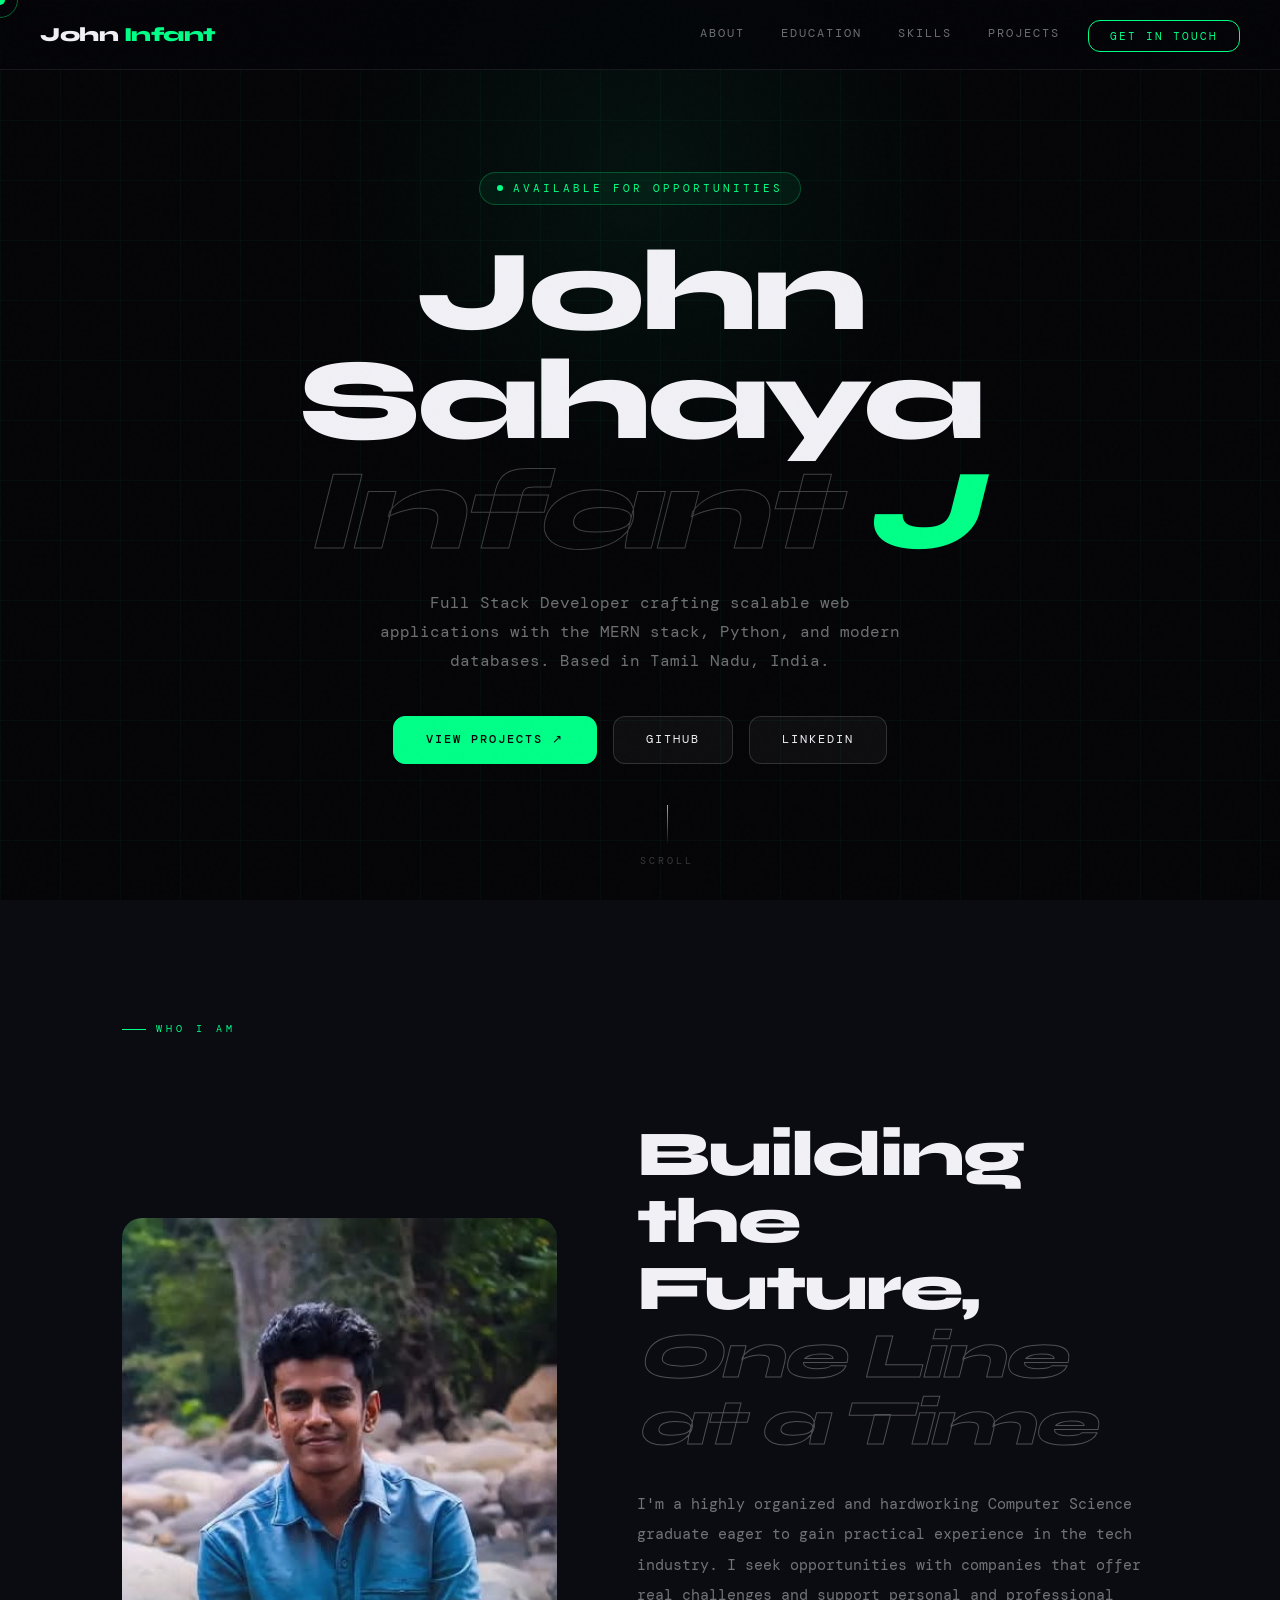
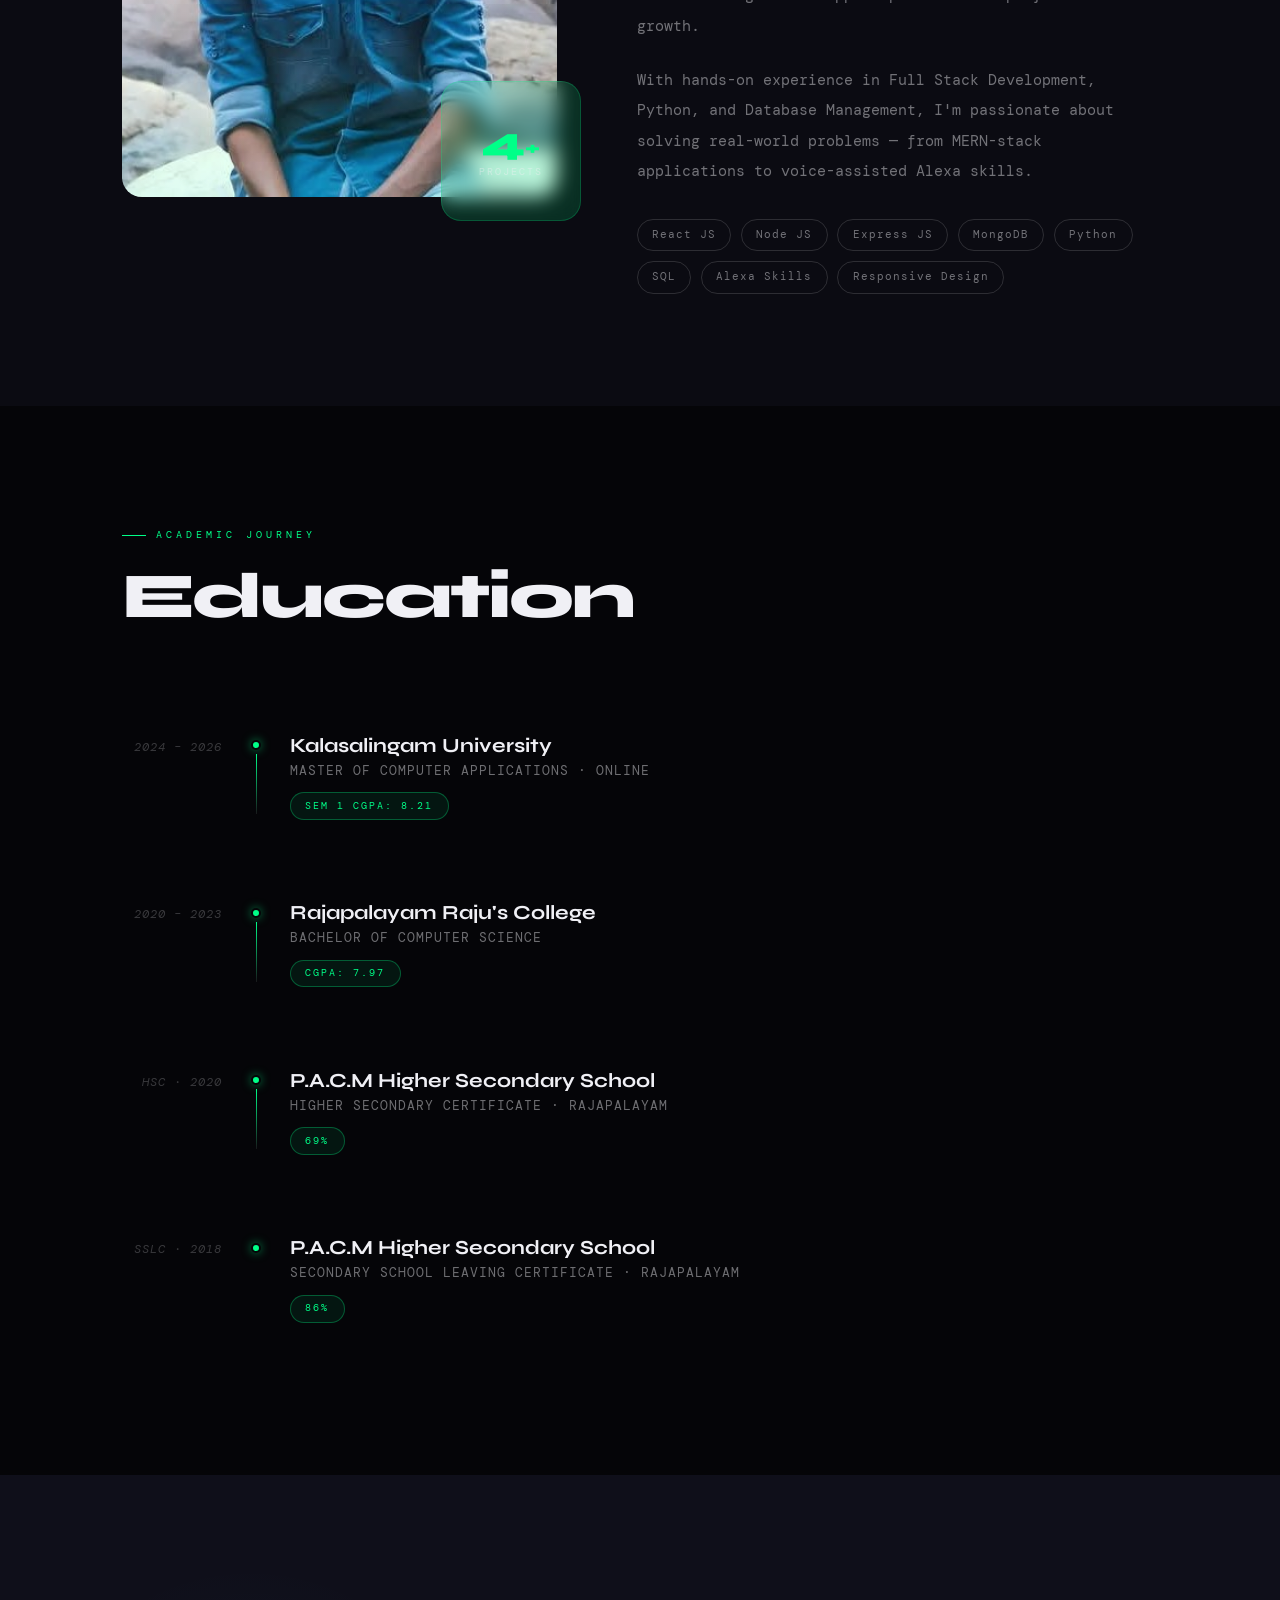
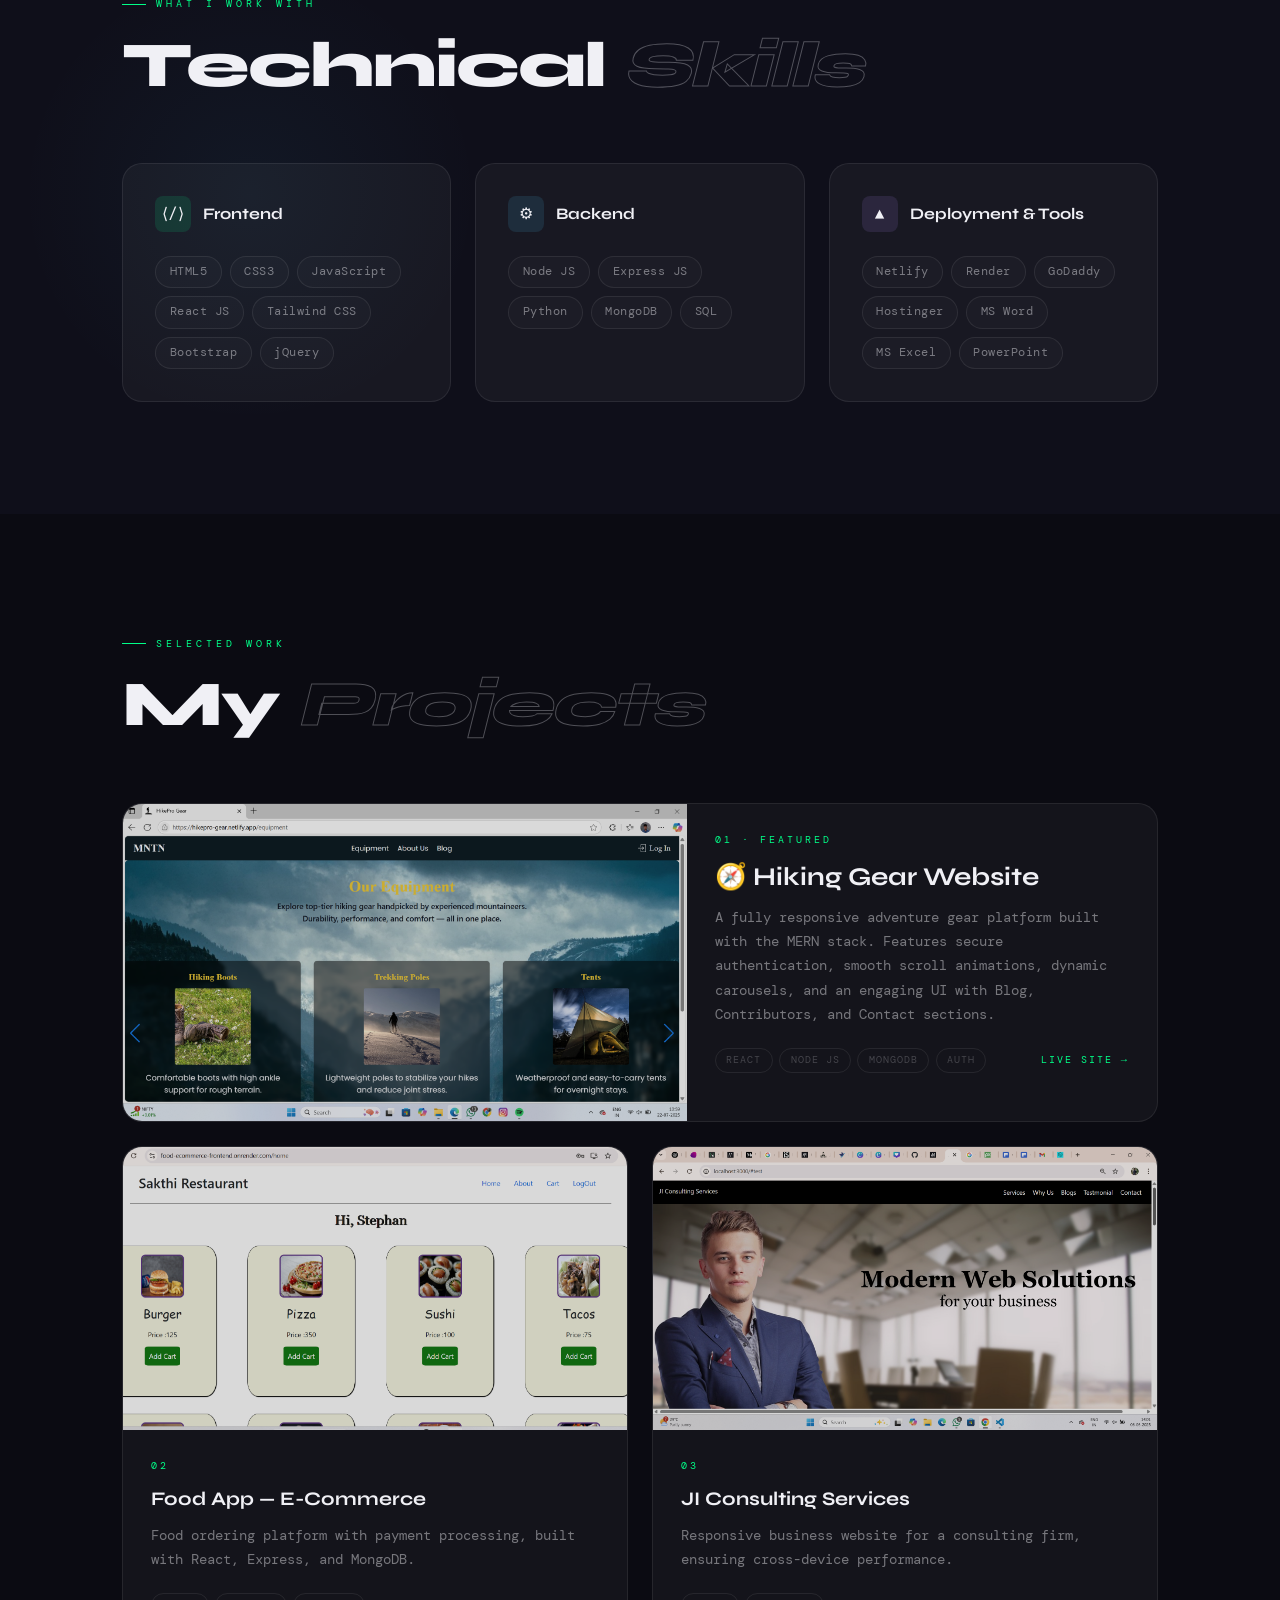
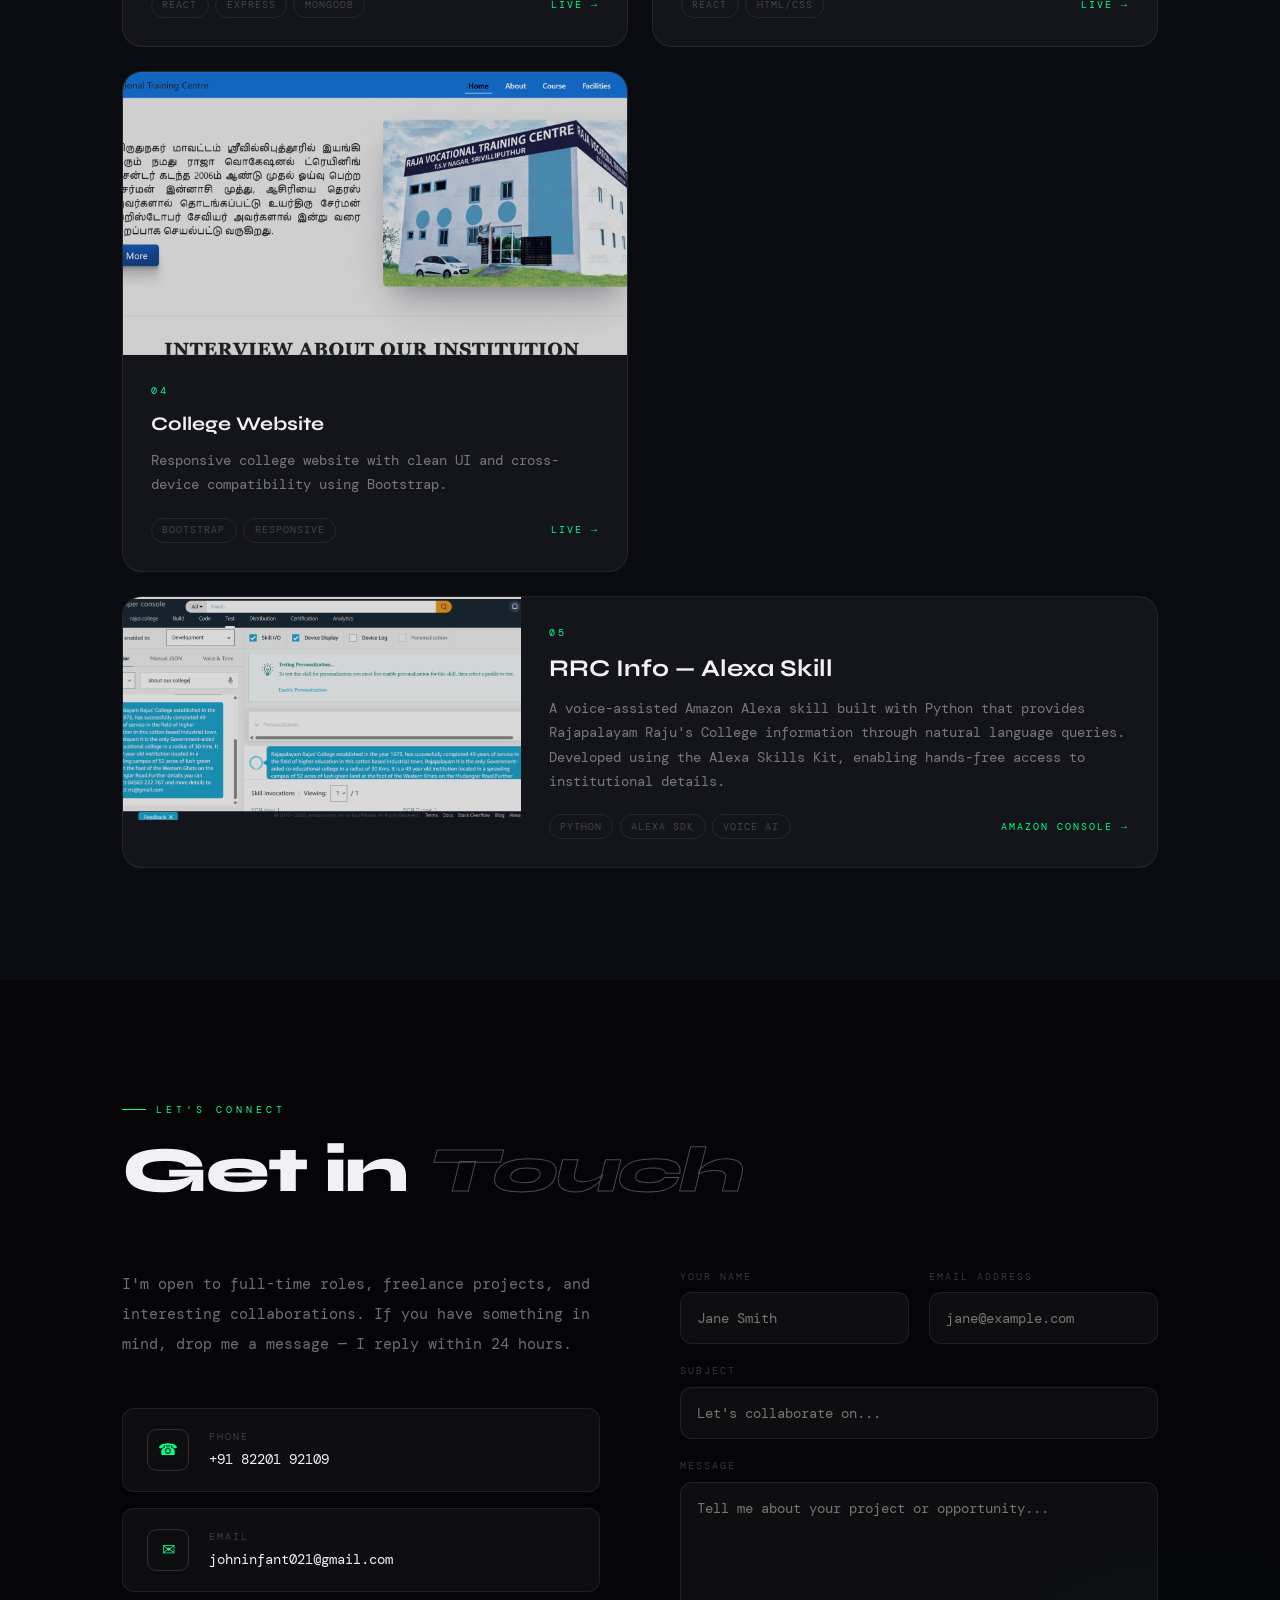
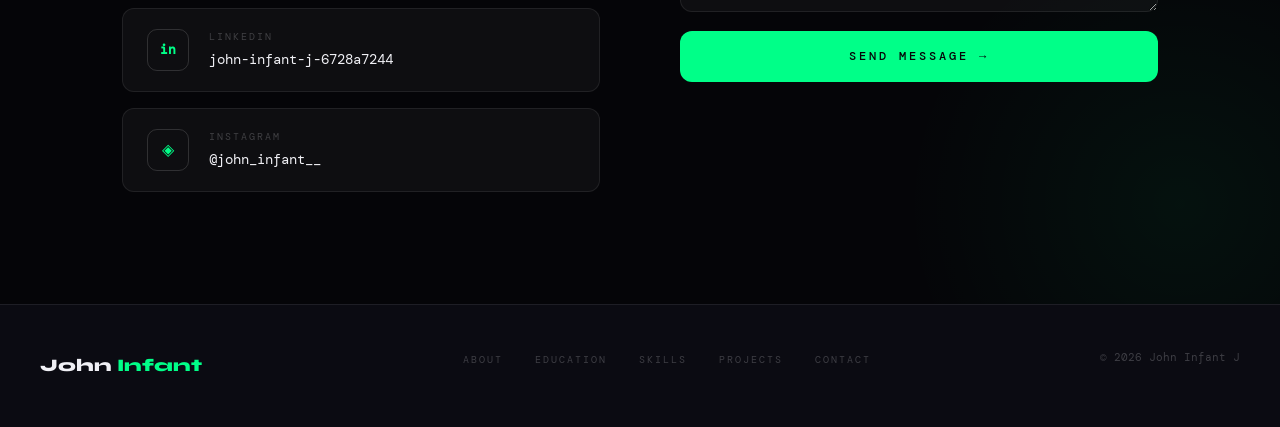
==== index.html @ 1d13c85f "Change favicon image format from jpg to jpeg" ====
<!DOCTYPE html>
<html lang="en">

<head>
  <meta charset="UTF-8" />
  <meta name="viewport" content="width=device-width, initial-scale=1, maximum-scale=1" />
  <meta name="description" content="John Sahaya Infant J — Full Stack Developer specialising in MERN Stack, Python, and Database Management." />
  <title>John Infant — Full Stack Developer</title>

  <!-- Favicon -->
  <link rel="icon" type="image/jpg" href="./FB_IMG_1739981634990.jpeg" />

  <!-- Fonts -->
  <link rel="preconnect" href="https://fonts.googleapis.com" />
  <link rel="preconnect" href="https://fonts.gstatic.com" crossorigin />
  <link href="https://fonts.googleapis.com/css2?family=Syne:wght@400;500;600;700;800&family=DM+Mono:ital,wght@0,300;0,400;0,500;1,300&display=swap" rel="stylesheet" />

  <!-- Bootstrap (grid utility only) -->
  <link href="https://cdn.jsdelivr.net/npm/bootstrap@5.3.2/dist/css/bootstrap.min.css" rel="stylesheet" />

  <!-- Portfolio CSS -->
  <link rel="stylesheet" href="./John_Portfolio.css" />
</head>

<body>

  <!-- Custom Cursor -->
  <div class="cursor" id="cursor"></div>
  <div class="cursor-ring" id="cursorRing"></div>

  <!-- ═══════════════════════════════════════════════
       NAVBAR
  ═══════════════════════════════════════════════ -->
  <nav class="navbar navbar-expand-lg" id="navbar">
    <div class="container-fluid px-0">
      <a class="navbar-brand" href="#home">John <span>Infant</span></a>

      <button class="navbar-toggler border-0" type="button" data-bs-toggle="collapse"
        data-bs-target="#navContent" aria-controls="navContent" aria-expanded="false"
        style="box-shadow:none;">
        <span style="display:flex;flex-direction:column;gap:5px;width:22px">
          <span style="height:1px;background:var(--text);display:block;transition:all .3s"></span>
          <span style="height:1px;background:var(--text);display:block;transition:all .3s"></span>
          <span style="height:1px;background:var(--text);display:block;width:60%;transition:all .3s"></span>
        </span>
      </button>

      <div class="collapse navbar-collapse" id="navContent">
        <ul class="navbar-nav ms-auto align-items-center">
          <li class="nav-item"><a class="nav-link" href="#about">About</a></li>
          <li class="nav-item"><a class="nav-link" href="#education">Education</a></li>
          <li class="nav-item"><a class="nav-link" href="#skills">Skills</a></li>
          <li class="nav-item"><a class="nav-link" href="#projects">Projects</a></li>
          <li class="nav-item"><a class="nav-cta-btn" href="#contact">Get in Touch</a></li>
        </ul>
      </div>
    </div>
  </nav>

  <!-- ═══════════════════════════════════════════════
       HERO
  ═══════════════════════════════════════════════ -->
  <section id="home">
    <div class="hero-wrapper">
      <div class="hero-badge">Available for Opportunities</div>

      <h1 class="hero-name">
        <span class="line1">John Sahaya</span>
        <span class="line2">Infant <span class="accent">J</span></span>
      </h1>

      <p class="hero-sub">
        Full Stack Developer crafting scalable web applications with the MERN stack, Python, and modern databases.
        Based in Tamil Nadu, India.
      </p>

      <div class="hero-actions">
        <a class="btn-glow" href="#projects">View Projects ↗</a>
        <a class="btn-ghost" href="https://github.com/johninfant021?tab=repositories" target="_blank">GitHub</a>
        <a class="btn-ghost" href="https://www.linkedin.com/in/john-infant-j-6728a7244/" target="_blank">LinkedIn</a>
      </div>
    </div>

    <div class="hero-scroll-indicator">
      <div class="scroll-line"></div>
      <span>Scroll</span>
    </div>
  </section>

  <!-- ═══════════════════════════════════════════════
       ABOUT
  ═══════════════════════════════════════════════ -->
  <section id="about">
    <div class="container-narrow">
      <div class="section-eyebrow reveal">Who I Am</div>

      <div class="about-grid">
        <!-- Left: Image -->
        <div class="reveal" style="transition-delay:0.1s">
          <div class="about-img-wrap">
            <div class="about-img-inner">
              <img src="./FB_IMG_1739981634990.jpg" alt="John Infant" />
            </div>
            <div class="about-img-accent">
              <div class="accent-num">4<span style="font-size:1.2rem">+</span></div>
              <div class="accent-label">Projects</div>
            </div>
          </div>
        </div>

        <!-- Right: Text -->
        <div class="reveal" style="transition-delay:0.2s">
          <h2 class="section-title" style="margin-bottom:2rem">
            Building the<br>Future,<br><em>One Line at a Time</em>
          </h2>

          <div class="about-text">
            <p>
              I'm a highly organized and hardworking Computer Science graduate eager to gain practical experience
              in the tech industry. I seek opportunities with companies that offer real challenges and support
              personal and professional growth.
            </p>
            <p>
              With hands-on experience in Full Stack Development, Python, and Database Management, I'm passionate
              about solving real-world problems — from MERN-stack applications to voice-assisted Alexa skills.
            </p>
          </div>

          <div class="about-tags">
            <span class="tag">React JS</span>
            <span class="tag">Node JS</span>
            <span class="tag">Express JS</span>
            <span class="tag">MongoDB</span>
            <span class="tag">Python</span>
            <span class="tag">SQL</span>
            <span class="tag">Alexa Skills</span>
            <span class="tag">Responsive Design</span>
          </div>
        </div>
      </div>
    </div>
  </section>

  <!-- ═══════════════════════════════════════════════
       EDUCATION
  ═══════════════════════════════════════════════ -->
  <section id="education">
    <div class="container-narrow">
      <div class="section-eyebrow reveal">Academic Journey</div>
      <h2 class="section-title reveal" style="transition-delay:0.1s">Education</h2>

      <div class="edu-grid">

        <div class="edu-item reveal" style="transition-delay:0.1s">
          <div class="edu-year">2024 – 2026</div>
          <div class="edu-line-wrap">
            <div class="edu-dot"></div>
            <div class="edu-connector"></div>
          </div>
          <div class="edu-content">
            <h3>Kalasalingam University</h3>
            <h4>Master of Computer Applications · Online</h4>
            <span class="edu-badge">Sem 1 CGPA: 8.21</span>
          </div>
        </div>

        <div class="edu-item reveal" style="transition-delay:0.2s">
          <div class="edu-year">2020 – 2023</div>
          <div class="edu-line-wrap">
            <div class="edu-dot"></div>
            <div class="edu-connector"></div>
          </div>
          <div class="edu-content">
            <h3>Rajapalayam Raju's College</h3>
            <h4>Bachelor of Computer Science</h4>
            <span class="edu-badge">CGPA: 7.97</span>
          </div>
        </div>

        <div class="edu-item reveal" style="transition-delay:0.3s">
          <div class="edu-year">HSC · 2020</div>
          <div class="edu-line-wrap">
            <div class="edu-dot"></div>
            <div class="edu-connector"></div>
          </div>
          <div class="edu-content">
            <h3>P.A.C.M Higher Secondary School</h3>
            <h4>Higher Secondary Certificate · Rajapalayam</h4>
            <span class="edu-badge">69%</span>
          </div>
        </div>

        <div class="edu-item reveal" style="transition-delay:0.4s">
          <div class="edu-year">SSLC · 2018</div>
          <div class="edu-line-wrap">
            <div class="edu-dot"></div>
          </div>
          <div class="edu-content">
            <h3>P.A.C.M Higher Secondary School</h3>
            <h4>Secondary School Leaving Certificate · Rajapalayam</h4>
            <span class="edu-badge">86%</span>
          </div>
        </div>

      </div>
    </div>
  </section>

  <!-- ═══════════════════════════════════════════════
       SKILLS
  ═══════════════════════════════════════════════ -->
  <section id="skills">
    <div class="container-narrow">
      <div class="section-eyebrow reveal">What I Work With</div>
      <h2 class="section-title reveal" style="transition-delay:0.1s">Technical <em>Skills</em></h2>

      <div class="skills-wrapper">

        <div class="skill-group reveal" style="transition-delay:0.1s">
          <div class="skill-group-head">
            <div class="skill-icon fe">⟨/⟩</div>
            <span class="skill-group-name">Frontend</span>
          </div>
          <div class="skill-chips">
            <span class="skill-chip">HTML5</span>
            <span class="skill-chip">CSS3</span>
            <span class="skill-chip">JavaScript</span>
            <span class="skill-chip">React JS</span>
            <span class="skill-chip">Tailwind CSS</span>
            <span class="skill-chip">Bootstrap</span>
            <span class="skill-chip">jQuery</span>
          </div>
        </div>

        <div class="skill-group reveal" style="transition-delay:0.2s">
          <div class="skill-group-head">
            <div class="skill-icon be">⚙</div>
            <span class="skill-group-name">Backend</span>
          </div>
          <div class="skill-chips">
            <span class="skill-chip">Node JS</span>
            <span class="skill-chip">Express JS</span>
            <span class="skill-chip">Python</span>
            <span class="skill-chip">MongoDB</span>
            <span class="skill-chip">SQL</span>
          </div>
        </div>

        <div class="skill-group reveal" style="transition-delay:0.3s">
          <div class="skill-group-head">
            <div class="skill-icon ot">▲</div>
            <span class="skill-group-name">Deployment & Tools</span>
          </div>
          <div class="skill-chips">
            <span class="skill-chip">Netlify</span>
            <span class="skill-chip">Render</span>
            <span class="skill-chip">GoDaddy</span>
            <span class="skill-chip">Hostinger</span>
            <span class="skill-chip">MS Word</span>
            <span class="skill-chip">MS Excel</span>
            <span class="skill-chip">PowerPoint</span>
          </div>
        </div>

      </div>
    </div>
  </section>

  <!-- ═══════════════════════════════════════════════
       PROJECTS
  ═══════════════════════════════════════════════ -->
  <section id="projects">
    <div class="container-narrow">
      <div class="section-eyebrow reveal">Selected Work</div>
      <h2 class="section-title reveal" style="transition-delay:0.1s">My <em>Projects</em></h2>

      <div class="projects-grid">

        <!-- Featured: Hiking Gear -->
        <div class="project-card featured reveal" style="transition-delay:0.1s">
          <div class="project-img-wrap">
            <img src="./Screenshot 2025-07-22 105931.png" alt="Hiking Gear Website" />
            <div class="project-img-overlay"></div>
          </div>
          <div class="project-body">
            <div class="project-num">01 · Featured</div>
            <h3 class="project-name">🧭 Hiking Gear Website</h3>
            <p class="project-desc">
              A fully responsive adventure gear platform built with the MERN stack.
              Features secure authentication, smooth scroll animations, dynamic carousels,
              and an engaging UI with Blog, Contributors, and Contact sections.
            </p>
            <div class="project-footer">
              <div class="project-techs">
                <span class="proj-tech">React</span>
                <span class="proj-tech">Node JS</span>
                <span class="proj-tech">MongoDB</span>
                <span class="proj-tech">Auth</span>
              </div>
              <a class="project-link-btn" href="https://hikepro-gear.netlify.app/" target="_blank">
                Live Site →
              </a>
            </div>
          </div>
        </div>

        <!-- Food App -->
        <div class="project-card reveal" style="transition-delay:0.15s">
          <div class="project-img-wrap">
            <img src="./Screenshot 2025-06-18 000014.png" alt="Food App" />
            <div class="project-img-overlay"></div>
          </div>
          <div class="project-body">
            <div class="project-num">02</div>
            <h3 class="project-name">Food App — E-Commerce</h3>
            <p class="project-desc">
              Food ordering platform with payment processing, built with React, Express, and MongoDB.
            </p>
            <div class="project-footer">
              <div class="project-techs">
                <span class="proj-tech">React</span>
                <span class="proj-tech">Express</span>
                <span class="proj-tech">MongoDB</span>
              </div>
              <a class="project-link-btn" href="https://food-ecommerce-frontend.onrender.com" target="_blank">
                Live →
              </a>
            </div>
          </div>
        </div>

        <!-- JI Consulting -->
        <div class="project-card reveal" style="transition-delay:0.2s">
          <div class="project-img-wrap">
            <img src="./Screenshot 2025-06-06 140205.png" alt="JI Consulting Services" />
            <div class="project-img-overlay"></div>
          </div>
          <div class="project-body">
            <div class="project-num">03</div>
            <h3 class="project-name">JI Consulting Services</h3>
            <p class="project-desc">
              Responsive business website for a consulting firm, ensuring cross-device performance.
            </p>
            <div class="project-footer">
              <div class="project-techs">
                <span class="proj-tech">React</span>
                <span class="proj-tech">HTML/CSS</span>
              </div>
              <a class="project-link-btn" href="https://nextwebi.netlify.app/" target="_blank">
                Live →
              </a>
            </div>
          </div>
        </div>

        <!-- College Website -->
        <div class="project-card reveal" style="transition-delay:0.25s">
          <div class="project-img-wrap">
            <img src="./Screenshot 2025-06-17 201624.png" alt="College Website" />
            <div class="project-img-overlay"></div>
          </div>
          <div class="project-body">
            <div class="project-num">04</div>
            <h3 class="project-name">College Website</h3>
            <p class="project-desc">
              Responsive college website with clean UI and cross-device compatibility using Bootstrap.
            </p>
            <div class="project-footer">
              <div class="project-techs">
                <span class="proj-tech">Bootstrap</span>
                <span class="proj-tech">Responsive</span>
              </div>
              <a class="project-link-btn" href="https://rajavtc.in" target="_blank">
                Live →
              </a>
            </div>
          </div>
        </div>

        <!-- Alexa Skill -->
        <div class="project-card reveal" style="transition-delay:0.3s; grid-column: span 2;">
          <div style="display:grid; grid-template-columns: 1fr 1.6fr;">
            <div class="project-img-wrap">
              <img src="./alexa project.png" alt="Alexa Skill" />
              <div class="project-img-overlay"></div>
            </div>
            <div class="project-body">
              <div class="project-num">05</div>
              <h3 class="project-name" style="font-size:1.5rem">RRC Info — Alexa Skill</h3>
              <p class="project-desc">
                A voice-assisted Amazon Alexa skill built with Python that provides Rajapalayam Raju's College
                information through natural language queries. Developed using the Alexa Skills Kit, enabling
                hands-free access to institutional details.
              </p>
              <div class="project-footer">
                <div class="project-techs">
                  <span class="proj-tech">Python</span>
                  <span class="proj-tech">Alexa SDK</span>
                  <span class="proj-tech">Voice AI</span>
                </div>
                <a class="project-link-btn"
                  href="https://developer.amazon.com/alexa/console/ask/build/custom/amzn1.ask.skill.2ee4f613-0abb-4908-90af-69def49223dc/development/en_US/dashboard"
                  target="_blank">
                  Amazon Console →
                </a>
              </div>
            </div>
          </div>
        </div>

      </div>
    </div>
  </section>

  <!-- ═══════════════════════════════════════════════
       CONTACT
  ═══════════════════════════════════════════════ -->
  <section id="contact">
    <div class="container-narrow">
      <div class="section-eyebrow reveal">Let's Connect</div>
      <h2 class="section-title reveal" style="transition-delay:0.1s">Get in <em>Touch</em></h2>

      <div class="contact-grid">

        <!-- Left: Links -->
        <div class="reveal" style="transition-delay:0.1s">
          <p class="contact-intro">
            I'm open to full-time roles, freelance projects, and interesting collaborations.
            If you have something in mind, drop me a message — I reply within 24 hours.
          </p>

          <div class="contact-items">
            <a class="contact-item" href="tel:+918220192109">
              <div class="contact-item-icon">☎</div>
              <div>
                <div class="contact-item-label">Phone</div>
                <div class="contact-item-value">+91 82201 92109</div>
              </div>
            </a>

            <a class="contact-item" href="mailto:johninfant021@gmail.com">
              <div class="contact-item-icon">✉</div>
              <div>
                <div class="contact-item-label">Email</div>
                <div class="contact-item-value">johninfant021@gmail.com</div>
              </div>
            </a>

            <a class="contact-item" href="https://www.linkedin.com/in/john-infant-j-6728a7244/" target="_blank">
              <div class="contact-item-icon" style="font-weight:700;font-size:0.8rem">in</div>
              <div>
                <div class="contact-item-label">LinkedIn</div>
                <div class="contact-item-value">john-infant-j-6728a7244</div>
              </div>
            </a>

            <a class="contact-item" href="https://www.instagram.com/john_infant__/" target="_blank">
              <div class="contact-item-icon">◈</div>
              <div>
                <div class="contact-item-label">Instagram</div>
                <div class="contact-item-value">@john_infant__</div>
              </div>
            </a>
          </div>
        </div>

        <!-- Right: Form -->
        <div class="reveal" style="transition-delay:0.2s">
          <form class="contact-form" onsubmit="handleSubmit(event)">
            <div class="form-row">
              <div class="field">
                <label for="name">Your Name</label>
                <input type="text" id="name" placeholder="Jane Smith" required />
              </div>
              <div class="field">
                <label for="email">Email Address</label>
                <input type="email" id="email" placeholder="jane@example.com" required />
              </div>
            </div>
            <div class="field">
              <label for="subject">Subject</label>
              <input type="text" id="subject" placeholder="Let's collaborate on..." />
            </div>
            <div class="field">
              <label for="message">Message</label>
              <textarea id="message" placeholder="Tell me about your project or opportunity..." required></textarea>
            </div>
            <button type="submit" class="btn-submit" id="submitBtn">Send Message →</button>
          </form>
        </div>

      </div>
    </div>
  </section>

  <!-- ═══════════════════════════════════════════════
       FOOTER
  ═══════════════════════════════════════════════ -->
  <footer>
    <a class="footer-logo" href="#home">John <span>Infant</span></a>
    <ul class="footer-links">
      <li><a href="#about">About</a></li>
      <li><a href="#education">Education</a></li>
      <li><a href="#skills">Skills</a></li>
      <li><a href="#projects">Projects</a></li>
      <li><a href="#contact">Contact</a></li>
    </ul>
    <p class="footer-copy">© 2026 John Infant J</p>
  </footer>

  <!-- ═══════════════════════════════════════════════
       SCRIPTS
  ═══════════════════════════════════════════════ -->
  <script src="https://cdn.jsdelivr.net/npm/bootstrap@5.3.0/dist/js/bootstrap.bundle.min.js"></script>

  <script>
    /* ── Custom Cursor ─────────────────────────────── */
    const cursor     = document.getElementById('cursor');
    const cursorRing = document.getElementById('cursorRing');
    let mouseX = 0, mouseY = 0, ringX = 0, ringY = 0;

    document.addEventListener('mousemove', e => {
      mouseX = e.clientX;
      mouseY = e.clientY;
      cursor.style.left = mouseX + 'px';
      cursor.style.top  = mouseY + 'px';
    });

    (function animateRing() {
      ringX += (mouseX - ringX) * 0.12;
      ringY += (mouseY - ringY) * 0.12;
      cursorRing.style.left = ringX + 'px';
      cursorRing.style.top  = ringY + 'px';
      requestAnimationFrame(animateRing);
    })();

    document.querySelectorAll('a, button, .skill-chip, .tag').forEach(el => {
      el.addEventListener('mouseenter', () => {
        cursor.style.transform = 'translate(-50%,-50%) scale(2)';
        cursorRing.style.transform = 'translate(-50%,-50%) scale(1.5)';
      });
      el.addEventListener('mouseleave', () => {
        cursor.style.transform = 'translate(-50%,-50%) scale(1)';
        cursorRing.style.transform = 'translate(-50%,-50%) scale(1)';
      });
    });

    /* ── Navbar Scroll Effect ──────────────────────── */
    const navbar = document.getElementById('navbar');
    window.addEventListener('scroll', () => {
      navbar.classList.toggle('scrolled', window.scrollY > 40);
    });

    /* ── Reveal on Scroll ──────────────────────────── */
    const reveals = document.querySelectorAll('.reveal');
    const observer = new IntersectionObserver((entries) => {
      entries.forEach(e => {
        if (e.isIntersecting) {
          e.target.classList.add('visible');
        }
      });
    }, { threshold: 0.12 });
    reveals.forEach(el => observer.observe(el));

    /* ── Active Nav Link ───────────────────────────── */
    const sections  = document.querySelectorAll('section[id]');
    const navLinks  = document.querySelectorAll('.nav-link');
    const navObserver = new IntersectionObserver(entries => {
      entries.forEach(entry => {
        if (entry.isIntersecting) {
          navLinks.forEach(l => l.classList.remove('active'));
          const active = document.querySelector(`.nav-link[href="#${entry.target.id}"]`);
          if (active) active.classList.add('active');
        }
      });
    }, { threshold: 0.45 });
    sections.forEach(s => navObserver.observe(s));

    /* ── Form Submit ───────────────────────────────── */
    function handleSubmit(e) {
      e.preventDefault();
      const btn = document.getElementById('submitBtn');
      btn.textContent = 'Sending…';
      btn.style.opacity = '0.7';
      btn.disabled = true;
      setTimeout(() => {
        btn.textContent = 'Message Sent ✓';
        btn.style.background = '#1db954';
        btn.style.opacity = '1';
      }, 1400);
    }
  </script>

</body>
</html>
---- John_Portfolio.css ----
/* ============================================================
   JOHN INFANT — PORTFOLIO CSS
   Theme: Dark Glassmorphism · Neon Accents · Modern 2026
   ============================================================ */

@import url('https://fonts.googleapis.com/css2?family=Syne:wght@400;500;600;700;800&family=DM+Mono:ital,wght@0,300;0,400;0,500;1,300&display=swap');

/* ── RESET & ROOT ─────────────────────────────────────────── */
*, *::before, *::after {
  box-sizing: border-box;
  margin: 0;
  padding: 0;
}

:root {
  --bg:        #050508;
  --bg2:       #0b0b12;
  --bg3:       #0f0f1a;
  --surface:   rgba(255,255,255,0.04);
  --surface2:  rgba(255,255,255,0.07);
  --border:    rgba(255,255,255,0.08);
  --border2:   rgba(255,255,255,0.14);
  --green:     #00ff88;
  --green-dim: rgba(0,255,136,0.15);
  --green-glow:rgba(0,255,136,0.08);
  --blue:      #4fc3f7;
  --violet:    #b388ff;
  --text:      #f0f0f5;
  --muted:     rgba(240,240,245,0.45);
  --muted2:    rgba(240,240,245,0.22);
  --serif:     'Syne', sans-serif;
  --mono:      'DM Mono', monospace;
  --radius:    12px;
  --radius-lg: 20px;
  --transition: all 0.3s cubic-bezier(0.4, 0, 0.2, 1);
}

html {
  scroll-behavior: smooth;
  scroll-padding-top: 80px;
}

body {
  background: var(--bg);
  color: var(--text);
  font-family: var(--mono);
  overflow-x: hidden;
  line-height: 1.6;
  cursor: none;
}

/* ── CUSTOM CURSOR ────────────────────────────────────────── */
.cursor {
  width: 10px; height: 10px;
  border-radius: 50%;
  background: var(--green);
  position: fixed;
  top: 0; left: 0;
  pointer-events: none;
  z-index: 9999;
  transform: translate(-50%, -50%);
  transition: transform 0.08s, width 0.2s, height 0.2s, background 0.2s;
  mix-blend-mode: difference;
}
.cursor-ring {
  width: 36px; height: 36px;
  border-radius: 50%;
  border: 1px solid rgba(0,255,136,0.4);
  position: fixed;
  top: 0; left: 0;
  pointer-events: none;
  z-index: 9998;
  transform: translate(-50%, -50%);
  transition: transform 0.18s ease, width 0.3s, height 0.3s;
}
body:hover .cursor { opacity: 1; }

/* ── NOISE TEXTURE OVERLAY ────────────────────────────────── */
body::before {
  content: '';
  position: fixed;
  inset: 0;
  background-image: url("data:image/svg+xml,%3Csvg viewBox='0 0 256 256' xmlns='http://www.w3.org/2000/svg'%3E%3Cfilter id='noise'%3E%3CfeTurbulence type='fractalNoise' baseFrequency='0.9' numOctaves='4' stitchTiles='stitch'/%3E%3C/filter%3E%3Crect width='100%25' height='100%25' filter='url(%23noise)' opacity='0.03'/%3E%3C/svg%3E");
  pointer-events: none;
  z-index: 1000;
  opacity: 0.4;
}

/* ── SCROLLBAR ────────────────────────────────────────────── */
::-webkit-scrollbar { width: 4px; }
::-webkit-scrollbar-track { background: var(--bg); }
::-webkit-scrollbar-thumb { background: var(--green); border-radius: 2px; }

/* ── NAVBAR ───────────────────────────────────────────────── */
.navbar {
  position: fixed !important;
  top: 0; left: 0; right: 0;
  z-index: 500;
  padding: 0 2.5rem;
  height: 70px;
  display: flex;
  align-items: center;
  background: rgba(5,5,8,0.75);
  backdrop-filter: blur(20px) saturate(180%);
  border-bottom: 1px solid var(--border);
  transition: var(--transition);
}
.navbar.scrolled {
  background: rgba(5,5,8,0.95);
  box-shadow: 0 0 40px rgba(0,255,136,0.04);
}
.navbar-brand {
  font-family: var(--serif) !important;
  font-size: 1.25rem !important;
  font-weight: 800 !important;
  color: var(--text) !important;
  letter-spacing: -0.5px;
  text-decoration: none;
}
.navbar-brand span { color: var(--green); }
.navbar-nav { margin-left: auto; gap: 0.25rem; }
.nav-link {
  font-family: var(--mono) !important;
  font-size: 0.72rem !important;
  letter-spacing: 2px;
  text-transform: uppercase;
  color: var(--muted) !important;
  padding: 0.5rem 1rem !important;
  border-radius: var(--radius);
  transition: var(--transition);
  font-weight: 400 !important;
}
.nav-link:hover {
  color: var(--green) !important;
  background: var(--green-glow);
}
.nav-cta-btn {
  font-family: var(--mono);
  font-size: 0.7rem;
  letter-spacing: 2px;
  text-transform: uppercase;
  padding: 0.5rem 1.3rem;
  border: 1px solid var(--green);
  color: var(--green);
  border-radius: var(--radius);
  text-decoration: none;
  transition: var(--transition);
  margin-left: 0.5rem;
}
.nav-cta-btn:hover {
  background: var(--green);
  color: var(--bg);
}

/* ── HERO ─────────────────────────────────────────────────── */
#home {
  min-height: 100vh;
  display: flex;
  align-items: center;
  justify-content: center;
  position: relative;
  padding: 100px 2rem 4rem;
  overflow: hidden;
}

/* animated grid background */
#home::before {
  content: '';
  position: absolute;
  inset: 0;
  background-image:
    linear-gradient(rgba(0,255,136,0.03) 1px, transparent 1px),
    linear-gradient(90deg, rgba(0,255,136,0.03) 1px, transparent 1px);
  background-size: 60px 60px;
  animation: gridShift 20s linear infinite;
}
@keyframes gridShift {
  from { transform: translate(0,0); }
  to   { transform: translate(60px,60px); }
}

/* radial glow */
#home::after {
  content: '';
  position: absolute;
  top: 20%; left: 50%;
  transform: translate(-50%, -50%);
  width: 700px; height: 700px;
  background: radial-gradient(circle, rgba(0,255,136,0.06) 0%, transparent 65%);
  pointer-events: none;
}

.hero-wrapper {
  position: relative;
  z-index: 2;
  text-align: center;
  max-width: 900px;
  margin: 0 auto;
}
.hero-badge {
  display: inline-flex;
  align-items: center;
  gap: 0.6rem;
  font-size: 0.7rem;
  letter-spacing: 3px;
  text-transform: uppercase;
  color: var(--green);
  border: 1px solid rgba(0,255,136,0.25);
  background: rgba(0,255,136,0.06);
  padding: 0.4rem 1.1rem;
  border-radius: 100px;
  margin-bottom: 2rem;
  animation: fadeSlideDown 0.6s ease forwards;
}
.hero-badge::before {
  content: '';
  width: 6px; height: 6px;
  border-radius: 50%;
  background: var(--green);
  animation: pulse 2s infinite;
}
@keyframes pulse {
  0%,100% { box-shadow: 0 0 0 0 rgba(0,255,136,0.5); }
  50%      { box-shadow: 0 0 0 6px rgba(0,255,136,0); }
}

.hero-name {
  font-family: var(--serif);
  font-size: clamp(3.5rem, 9vw, 8rem);
  font-weight: 800;
  line-height: 0.95;
  letter-spacing: -4px;
  margin-bottom: 1.5rem;
  animation: fadeSlideUp 0.7s 0.1s ease both;
}
.hero-name .line1 { display: block; color: var(--text); }
.hero-name .line2 {
  display: block;
  -webkit-text-stroke: 1px rgba(240,240,245,0.25);
  color: transparent;
  font-style: italic;
}
.hero-name .accent { color: var(--green); -webkit-text-stroke: 0; }

.hero-sub {
  font-size: 1rem;
  color: var(--muted);
  max-width: 520px;
  margin: 0 auto 2.5rem;
  line-height: 1.8;
  animation: fadeSlideUp 0.7s 0.2s ease both;
}

.hero-actions {
  display: flex;
  gap: 1rem;
  justify-content: center;
  flex-wrap: wrap;
  animation: fadeSlideUp 0.7s 0.3s ease both;
}

.hero-scroll-indicator {
  position: absolute;
  bottom: 2rem;
  left: 50%;
  transform: translateX(-50%);
  display: flex;
  flex-direction: column;
  align-items: center;
  gap: 0.5rem;
  font-size: 0.6rem;
  letter-spacing: 3px;
  text-transform: uppercase;
  color: var(--muted2);
  animation: fadeSlideUp 1s 0.6s ease both;
}
.scroll-line {
  width: 1px;
  height: 40px;
  background: linear-gradient(to bottom, var(--green), transparent);
  animation: scrollPulse 2s infinite;
}
@keyframes scrollPulse {
  0%,100% { opacity: 0.3; transform: scaleY(1); }
  50%      { opacity: 1; transform: scaleY(1.3); }
}

/* ── BUTTONS ──────────────────────────────────────────────── */
.btn-glow {
  display: inline-flex;
  align-items: center;
  gap: 0.5rem;
  padding: 0.85rem 2rem;
  background: var(--green);
  color: var(--bg);
  font-family: var(--mono);
  font-size: 0.75rem;
  letter-spacing: 2px;
  text-transform: uppercase;
  text-decoration: none;
  border-radius: var(--radius);
  font-weight: 500;
  transition: var(--transition);
  border: 1px solid var(--green);
  position: relative;
  overflow: hidden;
}
.btn-glow::after {
  content: '';
  position: absolute;
  inset: 0;
  background: linear-gradient(135deg, rgba(255,255,255,0.15), transparent);
  opacity: 0;
  transition: opacity 0.3s;
}
.btn-glow:hover {
  box-shadow: 0 0 30px rgba(0,255,136,0.35), 0 0 60px rgba(0,255,136,0.15);
  transform: translateY(-2px);
  color: var(--bg);
  text-decoration: none;
}
.btn-glow:hover::after { opacity: 1; }

.btn-ghost {
  display: inline-flex;
  align-items: center;
  gap: 0.5rem;
  padding: 0.85rem 2rem;
  background: var(--surface);
  color: var(--text);
  font-family: var(--mono);
  font-size: 0.75rem;
  letter-spacing: 2px;
  text-transform: uppercase;
  text-decoration: none;
  border-radius: var(--radius);
  font-weight: 400;
  border: 1px solid var(--border2);
  transition: var(--transition);
}
.btn-ghost:hover {
  background: var(--surface2);
  border-color: rgba(255,255,255,0.25);
  color: var(--text);
  text-decoration: none;
  transform: translateY(-2px);
}

/* ── SECTION SHARED ───────────────────────────────────────── */
section { padding: 7rem 0; }
.container-narrow { max-width: 1100px; margin: 0 auto; padding: 0 2rem; }

.section-eyebrow {
  display: inline-flex;
  align-items: center;
  gap: 0.6rem;
  font-size: 0.65rem;
  letter-spacing: 4px;
  text-transform: uppercase;
  color: var(--green);
  margin-bottom: 1.2rem;
}
.section-eyebrow::before {
  content: '';
  width: 24px; height: 1px;
  background: var(--green);
}
.section-title {
  font-family: var(--serif);
  font-size: clamp(2.2rem, 5vw, 4rem);
  font-weight: 800;
  line-height: 1.05;
  letter-spacing: -2px;
  margin-bottom: 0;
}
.section-title em {
  font-style: italic;
  color: transparent;
  -webkit-text-stroke: 1px rgba(240,240,245,0.3);
}

/* ── GLASS CARD ───────────────────────────────────────────── */
.glass-card {
  background: var(--surface);
  border: 1px solid var(--border);
  border-radius: var(--radius-lg);
  backdrop-filter: blur(10px);
  transition: var(--transition);
}
.glass-card:hover {
  background: var(--surface2);
  border-color: var(--border2);
  transform: translateY(-4px);
  box-shadow: 0 20px 60px rgba(0,0,0,0.4), 0 0 0 1px rgba(0,255,136,0.06);
}

/* ── ABOUT ────────────────────────────────────────────────── */
#about { background: var(--bg2); }
.about-grid {
  display: grid;
  grid-template-columns: 1fr 1.2fr;
  gap: 5rem;
  align-items: center;
  margin-top: 4rem;
}
.about-img-wrap {
  position: relative;
}
.about-img-inner {
  position: relative;
  border-radius: var(--radius-lg);
  overflow: hidden;
}
.about-img-inner img {
  width: 100%;
  aspect-ratio: 3/4;
  object-fit: cover;
  display: block;
  filter: grayscale(20%) contrast(1.05);
}
.about-img-inner::after {
  content: '';
  position: absolute;
  inset: 0;
  background: linear-gradient(to bottom, transparent 50%, rgba(0,255,136,0.12));
}
.about-img-accent {
  position: absolute;
  bottom: -1.5rem;
  right: -1.5rem;
  width: 140px; height: 140px;
  border: 1px solid rgba(0,255,136,0.2);
  border-radius: var(--radius-lg);
  background: var(--green-dim);
  display: flex;
  align-items: center;
  justify-content: center;
  flex-direction: column;
  text-align: center;
  gap: 0.2rem;
  backdrop-filter: blur(10px);
}
.accent-num {
  font-family: var(--serif);
  font-size: 2.5rem;
  font-weight: 800;
  color: var(--green);
  line-height: 1;
}
.accent-label {
  font-size: 0.65rem;
  letter-spacing: 2px;
  text-transform: uppercase;
  color: var(--muted);
}
.about-text p {
  color: var(--muted);
  line-height: 2;
  margin-bottom: 1.5rem;
  font-size: 0.95rem;
}
.about-tags {
  display: flex;
  flex-wrap: wrap;
  gap: 0.6rem;
  margin-top: 2rem;
}
.tag {
  font-size: 0.7rem;
  letter-spacing: 1px;
  padding: 0.4rem 0.9rem;
  border-radius: 100px;
  border: 1px solid var(--border2);
  color: var(--muted);
  transition: var(--transition);
}
.tag:hover {
  border-color: var(--green);
  color: var(--green);
  background: var(--green-glow);
}

/* ── EDUCATION ────────────────────────────────────────────── */
#education { background: var(--bg); }
.edu-grid {
  display: grid;
  gap: 1.5px;
  margin-top: 4rem;
}
.edu-item {
  display: grid;
  grid-template-columns: 100px 4px 1fr;
  gap: 0 2rem;
  padding: 2.5rem 0;
  align-items: start;
  position: relative;
}
.edu-year {
  font-size: 0.72rem;
  letter-spacing: 1px;
  color: var(--muted2);
  padding-top: 0.3rem;
  text-align: right;
  font-style: italic;
}
.edu-line-wrap {
  display: flex;
  flex-direction: column;
  align-items: center;
  padding-top: 0.4rem;
}
.edu-dot {
  width: 10px; height: 10px;
  border-radius: 50%;
  background: var(--green);
  border: 2px solid var(--bg);
  box-shadow: 0 0 10px rgba(0,255,136,0.5);
  flex-shrink: 0;
}
.edu-connector {
  width: 1px;
  flex: 1;
  min-height: 60px;
  background: linear-gradient(to bottom, var(--green), var(--border));
  margin-top: 4px;
}
.edu-item:last-child .edu-connector { display: none; }
.edu-content h3 {
  font-family: var(--serif);
  font-size: 1.25rem;
  font-weight: 700;
  margin-bottom: 0.3rem;
}
.edu-content h4 {
  font-size: 0.8rem;
  color: var(--muted);
  letter-spacing: 1px;
  margin-bottom: 0.8rem;
  font-weight: 400;
  text-transform: uppercase;
}
.edu-badge {
  display: inline-block;
  font-size: 0.65rem;
  letter-spacing: 2px;
  text-transform: uppercase;
  padding: 0.28rem 0.9rem;
  border-radius: 100px;
  border: 1px solid rgba(0,255,136,0.3);
  background: rgba(0,255,136,0.07);
  color: var(--green);
}

/* ── SKILLS ───────────────────────────────────────────────── */
#skills { background: var(--bg3); position: relative; overflow: hidden; }
#skills::before {
  content: '';
  position: absolute;
  top: 50%; left: 0;
  transform: translateY(-50%);
  width: 500px; height: 500px;
  background: radial-gradient(circle, rgba(79,195,247,0.05) 0%, transparent 65%);
  pointer-events: none;
}
.skills-wrapper {
  display: grid;
  grid-template-columns: repeat(3,1fr);
  gap: 1.5rem;
  margin-top: 4rem;
}
.skill-group {
  padding: 2rem;
  border-radius: var(--radius-lg);
  background: var(--surface);
  border: 1px solid var(--border);
  transition: var(--transition);
}
.skill-group:hover {
  border-color: rgba(0,255,136,0.2);
  background: rgba(0,255,136,0.03);
}
.skill-group-head {
  display: flex;
  align-items: center;
  gap: 0.75rem;
  margin-bottom: 1.5rem;
}
.skill-icon {
  width: 36px; height: 36px;
  border-radius: 8px;
  display: flex;
  align-items: center;
  justify-content: center;
  font-size: 1rem;
}
.skill-icon.fe { background: rgba(0,255,136,0.12); }
.skill-icon.be { background: rgba(79,195,247,0.12); }
.skill-icon.ot { background: rgba(179,136,255,0.12); }
.skill-group-name {
  font-family: var(--serif);
  font-size: 1rem;
  font-weight: 700;
}
.skill-chips {
  display: flex;
  flex-wrap: wrap;
  gap: 0.5rem;
}
.skill-chip {
  font-size: 0.72rem;
  letter-spacing: 0.5px;
  padding: 0.38rem 0.85rem;
  border-radius: 100px;
  border: 1px solid var(--border);
  color: var(--muted);
  background: rgba(255,255,255,0.02);
  transition: var(--transition);
  cursor: default;
}
.skill-chip:hover {
  color: var(--text);
  border-color: var(--border2);
  background: rgba(255,255,255,0.06);
}

/* ── PROJECTS ─────────────────────────────────────────────── */
#projects { background: var(--bg2); }
.projects-grid {
  display: grid;
  grid-template-columns: repeat(2,1fr);
  gap: 1.5rem;
  margin-top: 4rem;
}
.project-card {
  border-radius: var(--radius-lg);
  background: var(--surface);
  border: 1px solid var(--border);
  overflow: hidden;
  transition: var(--transition);
  position: relative;
}
.project-card:hover {
  border-color: rgba(0,255,136,0.2);
  transform: translateY(-6px);
  box-shadow: 0 30px 80px rgba(0,0,0,0.5), 0 0 0 1px rgba(0,255,136,0.08);
}
.project-card.featured {
  grid-column: span 2;
  display: grid;
  grid-template-columns: 1.2fr 1fr;
}
.project-img-wrap {
  position: relative;
  overflow: hidden;
  aspect-ratio: 16/9;
}
.project-card.featured .project-img-wrap {
  aspect-ratio: auto;
}
.project-img-wrap img {
  width: 100%;
  height: 100%;
  object-fit: cover;
  display: block;
  transition: transform 0.6s ease;
  filter: grayscale(20%) brightness(0.85);
}
.project-card:hover .project-img-wrap img {
  transform: scale(1.05);
  filter: grayscale(0%) brightness(1);
}
.project-img-overlay {
  position: absolute;
  inset: 0;
  background: linear-gradient(135deg, rgba(0,255,136,0.08), transparent);
  opacity: 0;
  transition: opacity 0.3s;
}
.project-card:hover .project-img-overlay { opacity: 1; }
.project-body {
  padding: 1.75rem;
}
.project-num {
  font-size: 0.65rem;
  letter-spacing: 3px;
  text-transform: uppercase;
  color: var(--green);
  margin-bottom: 0.75rem;
}
.project-name {
  font-family: var(--serif);
  font-size: 1.2rem;
  font-weight: 700;
  margin-bottom: 0.75rem;
  line-height: 1.3;
}
.project-card.featured .project-name {
  font-size: 1.6rem;
}
.project-desc {
  font-size: 0.85rem;
  color: var(--muted);
  line-height: 1.8;
  margin-bottom: 1.25rem;
}
.project-footer {
  display: flex;
  align-items: center;
  justify-content: space-between;
  flex-wrap: wrap;
  gap: 0.75rem;
}
.project-techs {
  display: flex;
  flex-wrap: wrap;
  gap: 0.4rem;
}
.proj-tech {
  font-size: 0.62rem;
  letter-spacing: 1px;
  text-transform: uppercase;
  padding: 0.22rem 0.65rem;
  border-radius: 100px;
  border: 1px solid var(--border);
  color: var(--muted2);
}
.project-link-btn {
  font-size: 0.65rem;
  letter-spacing: 2px;
  text-transform: uppercase;
  color: var(--green);
  text-decoration: none;
  display: flex;
  align-items: center;
  gap: 0.3rem;
  transition: gap 0.2s;
}
.project-link-btn:hover {
  gap: 0.6rem;
  color: var(--green);
  text-decoration: none;
}

/* ── CONTACT ──────────────────────────────────────────────── */
#contact {
  background: var(--bg);
  position: relative;
  overflow: hidden;
}
#contact::after {
  content: '';
  position: absolute;
  bottom: -200px; right: -200px;
  width: 600px; height: 600px;
  background: radial-gradient(circle, rgba(0,255,136,0.05) 0%, transparent 65%);
  pointer-events: none;
}
.contact-grid {
  display: grid;
  grid-template-columns: 1fr 1fr;
  gap: 5rem;
  align-items: start;
  margin-top: 4rem;
}
.contact-intro {
  font-size: 0.95rem;
  color: var(--muted);
  line-height: 2;
  margin-bottom: 3rem;
}
.contact-items {
  display: flex;
  flex-direction: column;
  gap: 1rem;
}
.contact-item {
  display: flex;
  align-items: center;
  gap: 1.25rem;
  padding: 1.25rem 1.5rem;
  border-radius: var(--radius);
  background: var(--surface);
  border: 1px solid var(--border);
  text-decoration: none;
  color: var(--text);
  transition: var(--transition);
}
.contact-item:hover {
  border-color: rgba(0,255,136,0.25);
  background: rgba(0,255,136,0.04);
  transform: translateX(6px);
  color: var(--text);
  text-decoration: none;
}
.contact-item-icon {
  width: 42px; height: 42px;
  border-radius: 10px;
  border: 1px solid var(--border2);
  display: flex;
  align-items: center;
  justify-content: center;
  font-size: 1rem;
  flex-shrink: 0;
  color: var(--green);
}
.contact-item-label {
  font-size: 0.62rem;
  letter-spacing: 2px;
  text-transform: uppercase;
  color: var(--muted2);
  margin-bottom: 0.2rem;
}
.contact-item-value {
  font-size: 0.9rem;
}

/* form */
.contact-form { display: flex; flex-direction: column; gap: 1.2rem; }
.form-row { display: grid; grid-template-columns: 1fr 1fr; gap: 1.2rem; }
.field { display: flex; flex-direction: column; gap: 0.5rem; }
.field label {
  font-size: 0.62rem;
  letter-spacing: 2px;
  text-transform: uppercase;
  color: var(--muted2);
}
.field input, .field textarea {
  width: 100%;
  background: var(--surface);
  border: 1px solid var(--border);
  border-radius: var(--radius);
  color: var(--text);
  font-family: var(--mono);
  font-size: 0.88rem;
  padding: 0.85rem 1rem;
  outline: none;
  transition: border-color 0.2s, box-shadow 0.2s;
}
.field input:focus, .field textarea:focus {
  border-color: rgba(0,255,136,0.4);
  box-shadow: 0 0 0 3px rgba(0,255,136,0.08);
}
.field textarea { resize: vertical; min-height: 130px; }
.btn-submit {
  width: 100%;
  padding: 1rem;
  background: var(--green);
  color: var(--bg);
  font-family: var(--mono);
  font-size: 0.75rem;
  letter-spacing: 3px;
  text-transform: uppercase;
  border: none;
  border-radius: var(--radius);
  cursor: none;
  font-weight: 500;
  transition: var(--transition);
}
.btn-submit:hover {
  box-shadow: 0 0 30px rgba(0,255,136,0.4), 0 0 60px rgba(0,255,136,0.15);
  transform: translateY(-2px);
}

/* ── FOOTER ───────────────────────────────────────────────── */
footer {
  background: var(--bg2);
  border-top: 1px solid var(--border);
  padding: 2.5rem;
  display: flex;
  align-items: center;
  justify-content: space-between;
}
.footer-logo {
  font-family: var(--serif);
  font-size: 1.1rem;
  font-weight: 800;
  color: var(--text);
  text-decoration: none;
}
.footer-logo span { color: var(--green); }
.footer-links { display: flex; gap: 2rem; list-style: none; }
.footer-links a {
  font-size: 0.65rem;
  letter-spacing: 2px;
  text-transform: uppercase;
  color: var(--muted2);
  text-decoration: none;
  transition: color 0.2s;
}
.footer-links a:hover { color: var(--green); }
.footer-copy {
  font-size: 0.7rem;
  color: var(--muted2);
}

/* ── SCROLL ANIMATIONS ────────────────────────────────────── */
@keyframes fadeSlideDown {
  from { opacity: 0; transform: translateY(-16px); }
  to   { opacity: 1; transform: translateY(0); }
}
@keyframes fadeSlideUp {
  from { opacity: 0; transform: translateY(20px); }
  to   { opacity: 1; transform: translateY(0); }
}
.reveal {
  opacity: 0;
  transform: translateY(30px);
  transition: opacity 0.7s ease, transform 0.7s ease;
}
.reveal.visible {
  opacity: 1;
  transform: translateY(0);
}

/* ── RESPONSIVE ───────────────────────────────────────────── */
@media (max-width: 900px) {
  .navbar { padding: 0 1.25rem; }
  .about-grid,
  .contact-grid { grid-template-columns: 1fr; gap: 3rem; }
  .skills-wrapper { grid-template-columns: 1fr; }
  .projects-grid { grid-template-columns: 1fr; }
  .project-card.featured { grid-column: span 1; grid-template-columns: 1fr; }
  footer { flex-direction: column; gap: 1.25rem; text-align: center; }
  .form-row { grid-template-columns: 1fr; }
  .hero-name { letter-spacing: -2px; }
}

@media (max-width: 600px) {
  section { padding: 5rem 0; }
  .container-narrow { padding: 0 1.25rem; }
  .edu-item { grid-template-columns: 80px 4px 1fr; gap: 0 1rem; }
}
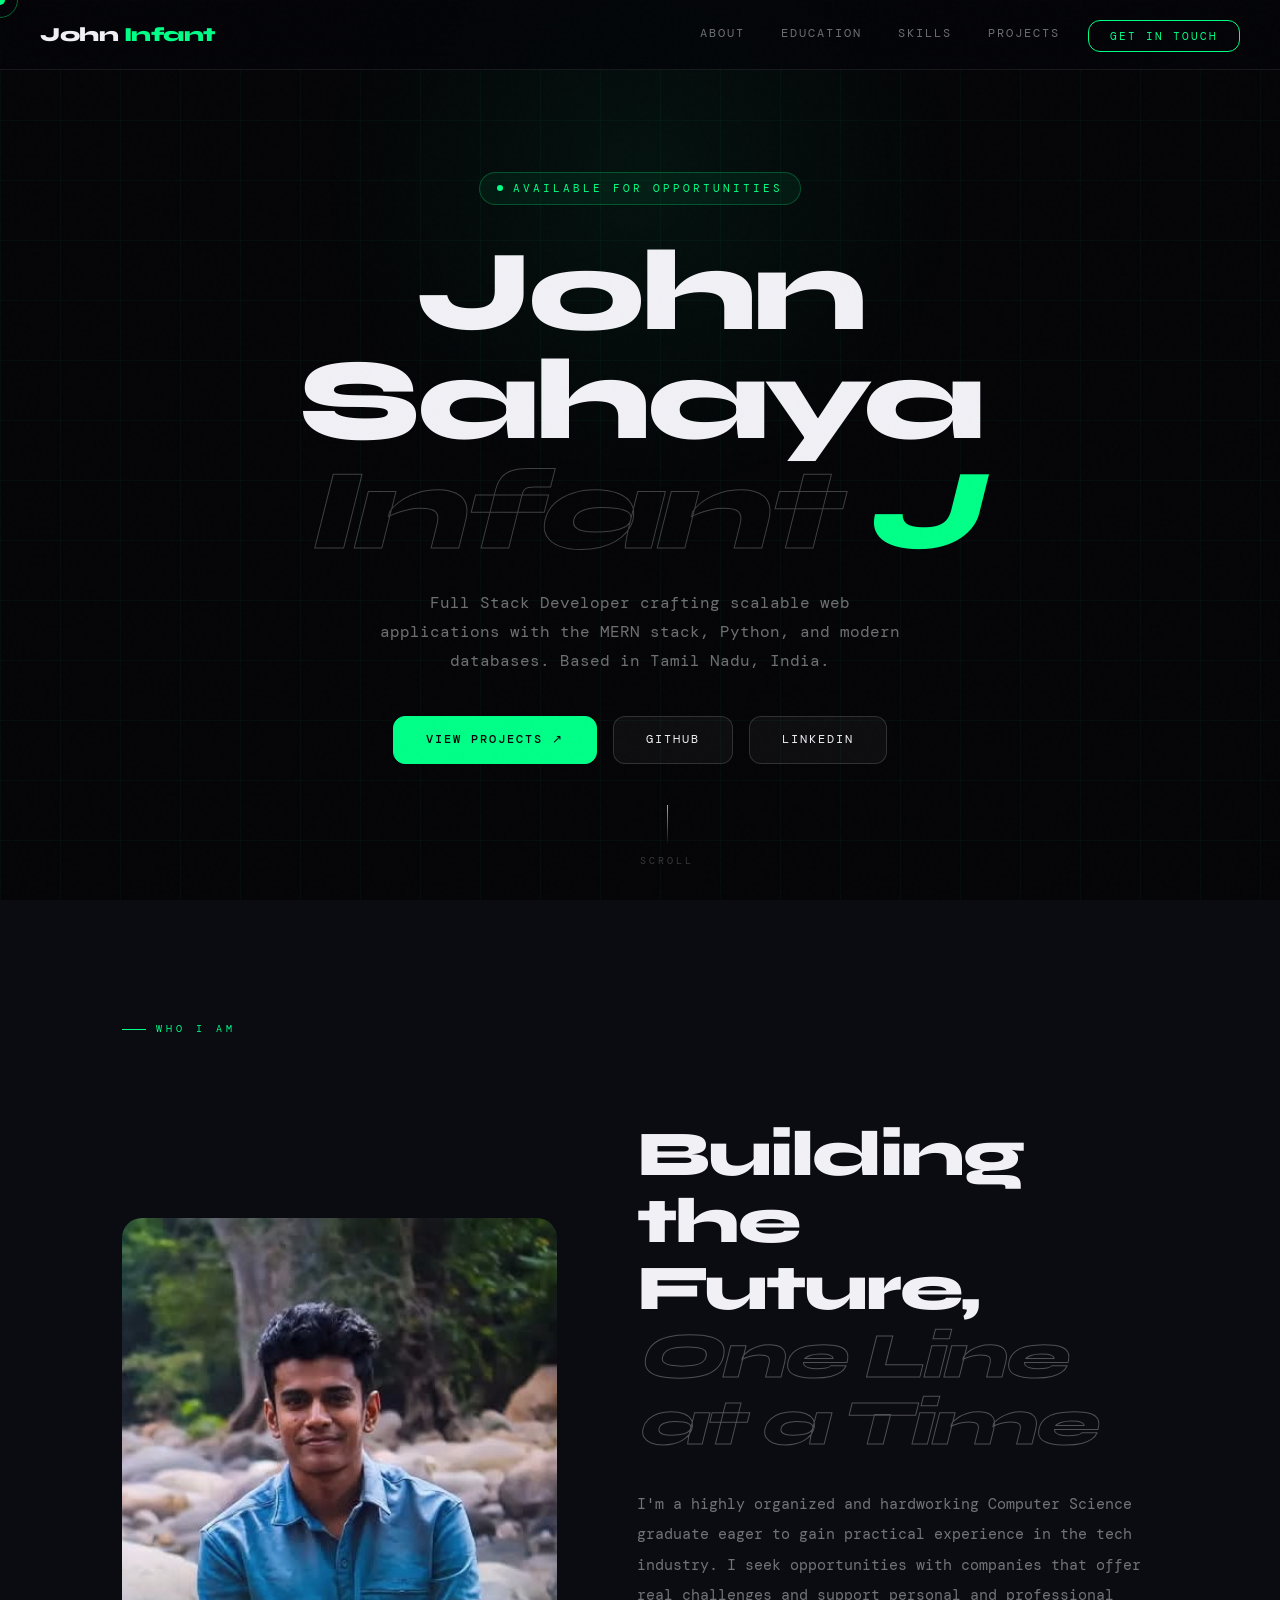
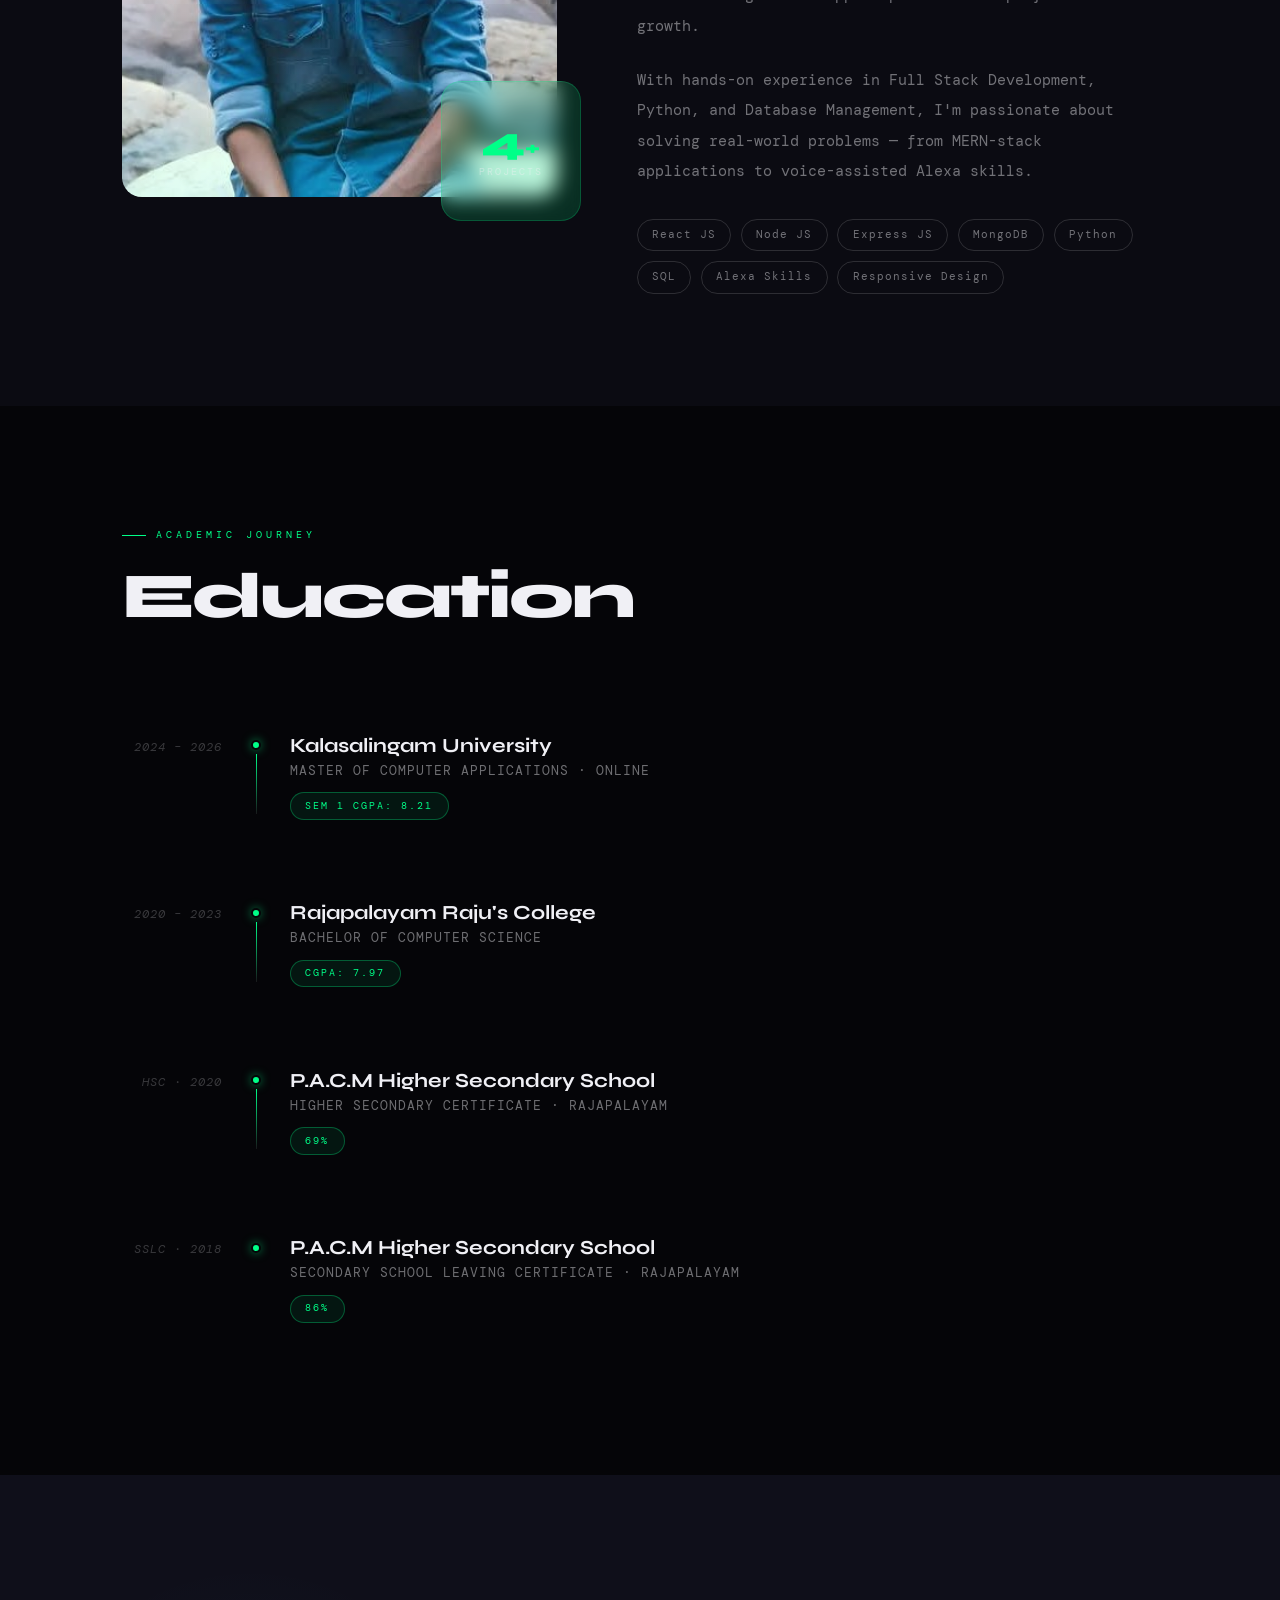
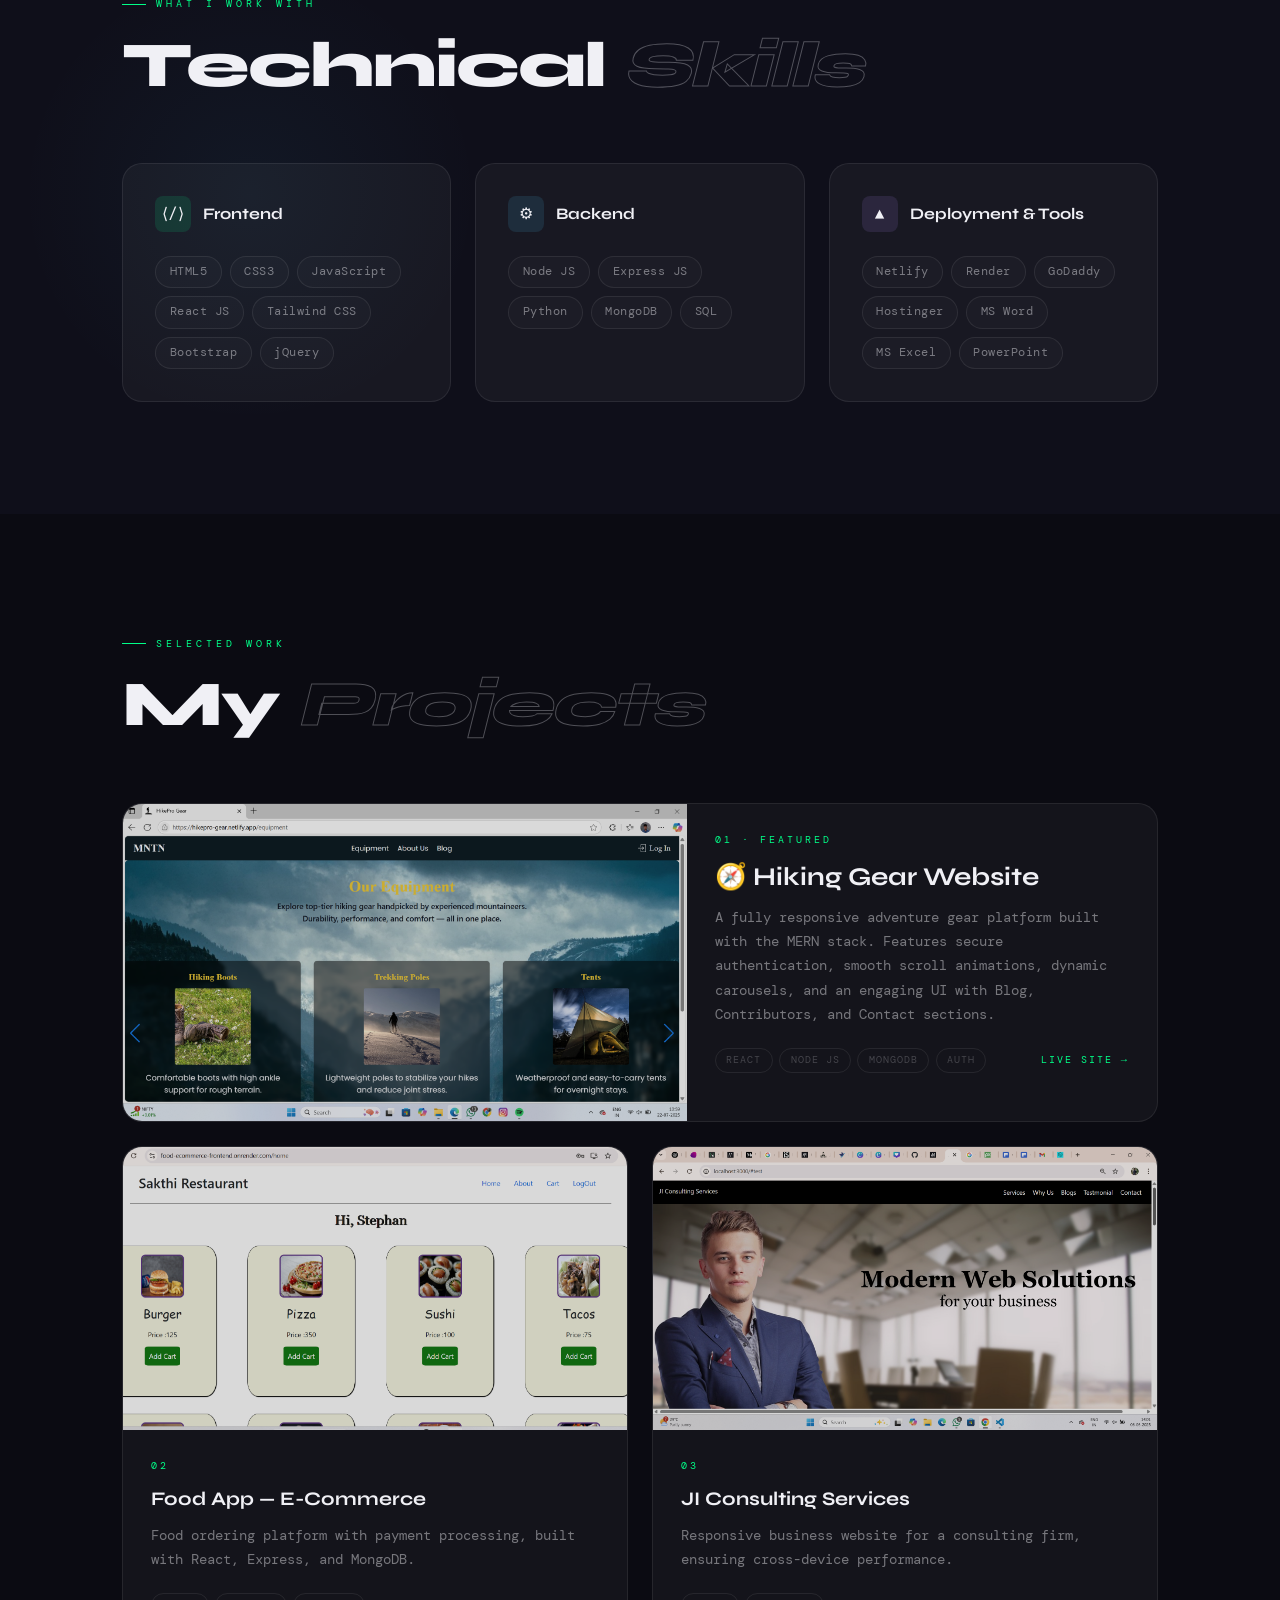
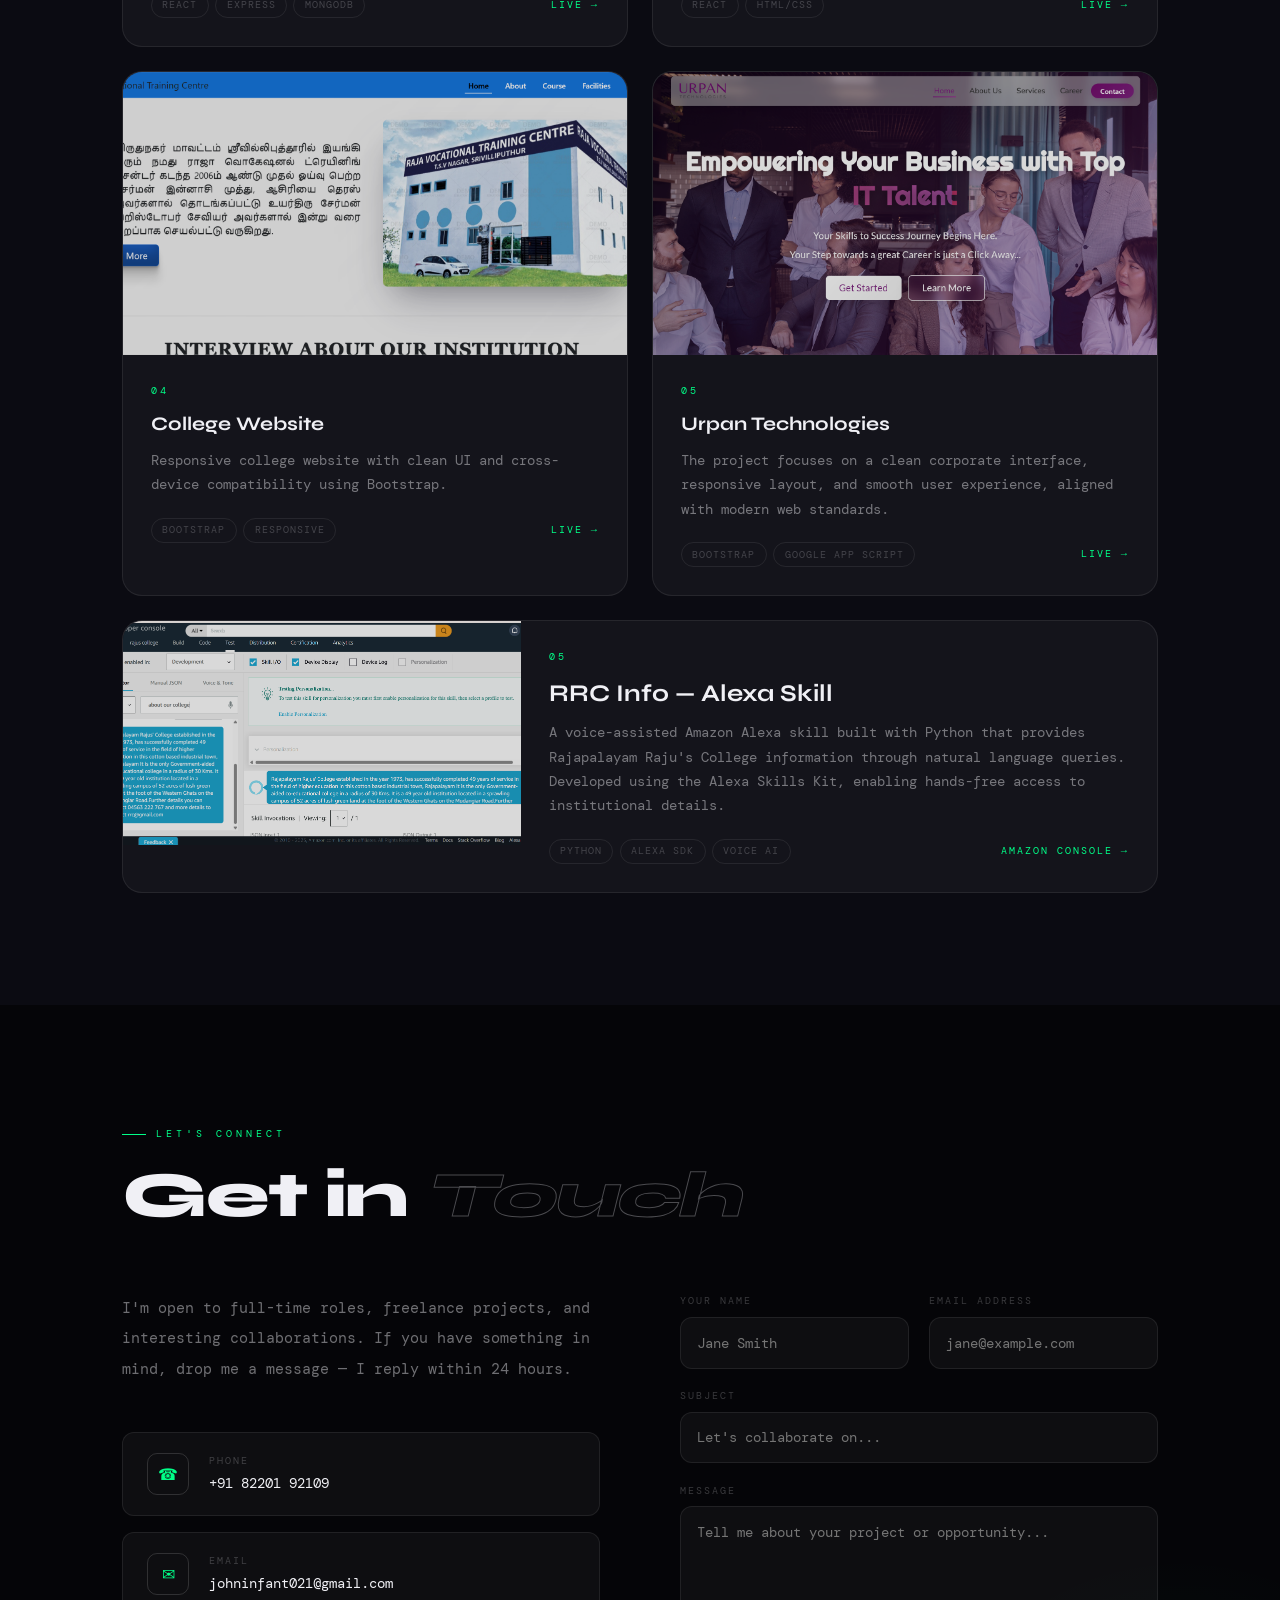
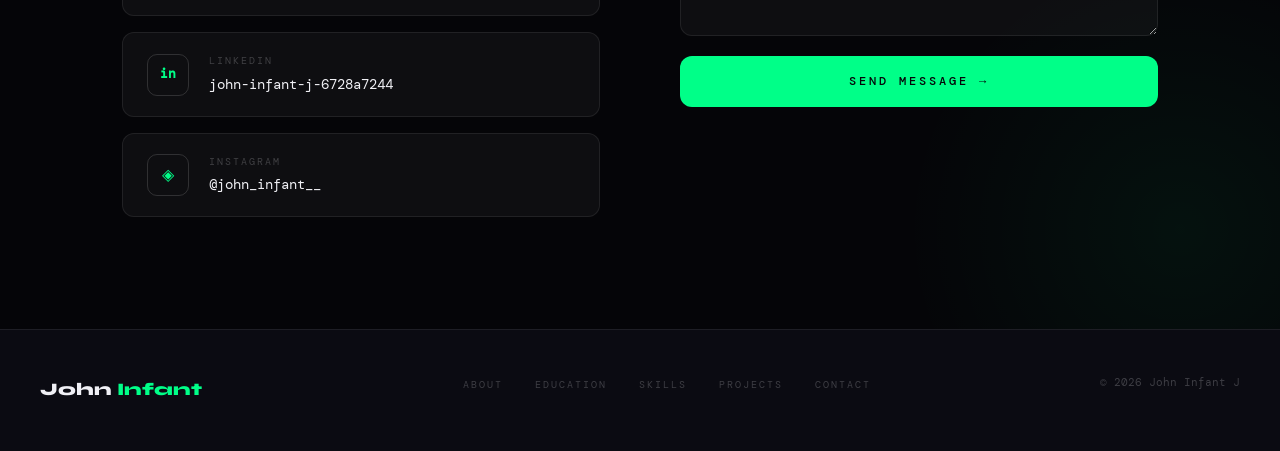
==== commit d5dfa8d3: "Add Urpan Technologies project card to index.html Added a new project card for Urpan Technologies wi" ====
--- a/index.html
+++ b/index.html
@@ -371,6 +371,30 @@
                 <span class="proj-tech">Responsive</span>
               </div>
               <a class="project-link-btn" href="https://rajavtc.in" target="_blank">
+                Live →
+              </a>
+            </div>
+          </div>
+        </div>
+
+                <!-- Urpan Website -->
+        <div class="project-card reveal" style="transition-delay:0.25s">
+          <div class="project-img-wrap">
+            <img src="./Urpan.png" alt="Urpan Technologies Website" />
+            <div class="project-img-overlay"></div>
+          </div>
+          <div class="project-body">
+            <div class="project-num">05</div>
+            <h3 class="project-name">Urpan Technologies</h3>
+            <p class="project-desc">
+              The project focuses on a clean corporate interface, responsive layout, and smooth user experience, aligned with modern web standards.
+            </p>
+            <div class="project-footer">
+              <div class="project-techs">
+                <span class="proj-tech">Bootstrap</span>
+                <span class="proj-tech">Google App Script</span>
+              </div>
+              <a class="project-link-btn" href="https://urpantech.com" target="_blank">
                 Live →
               </a>
             </div>
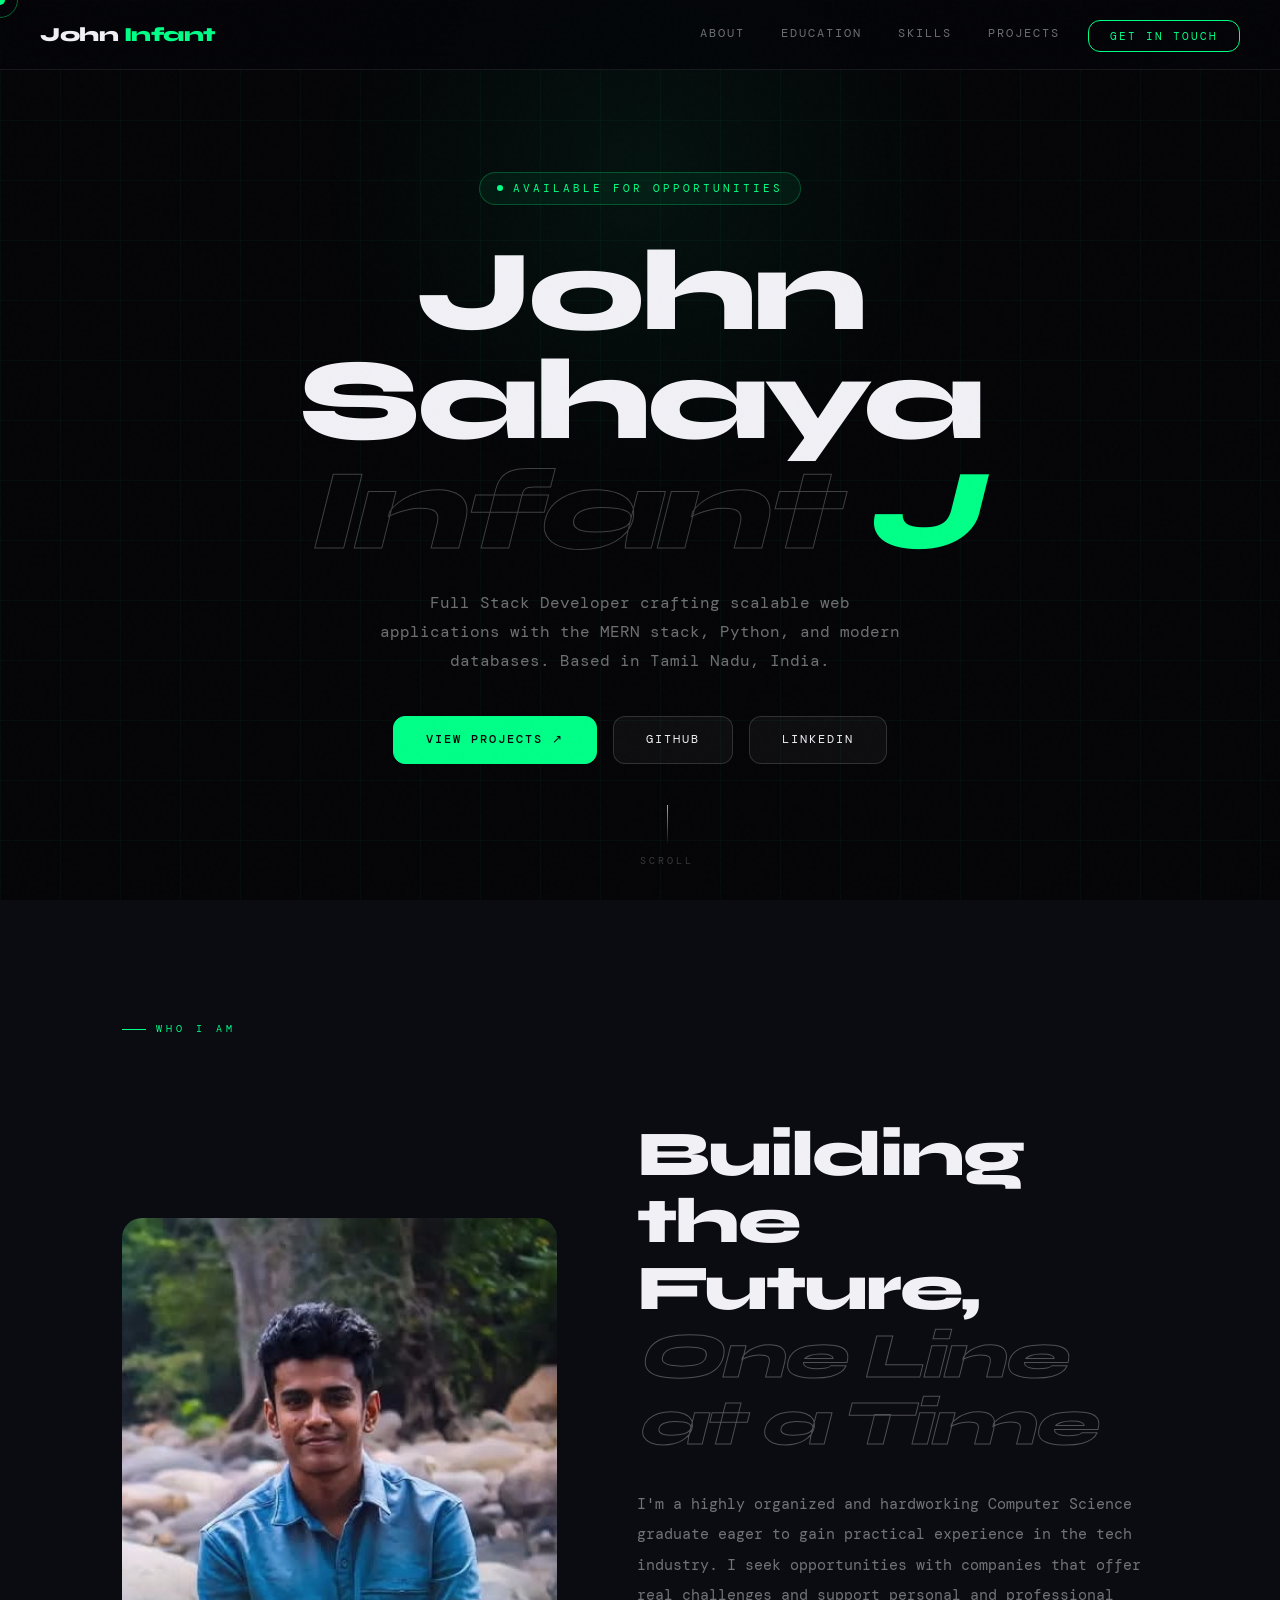
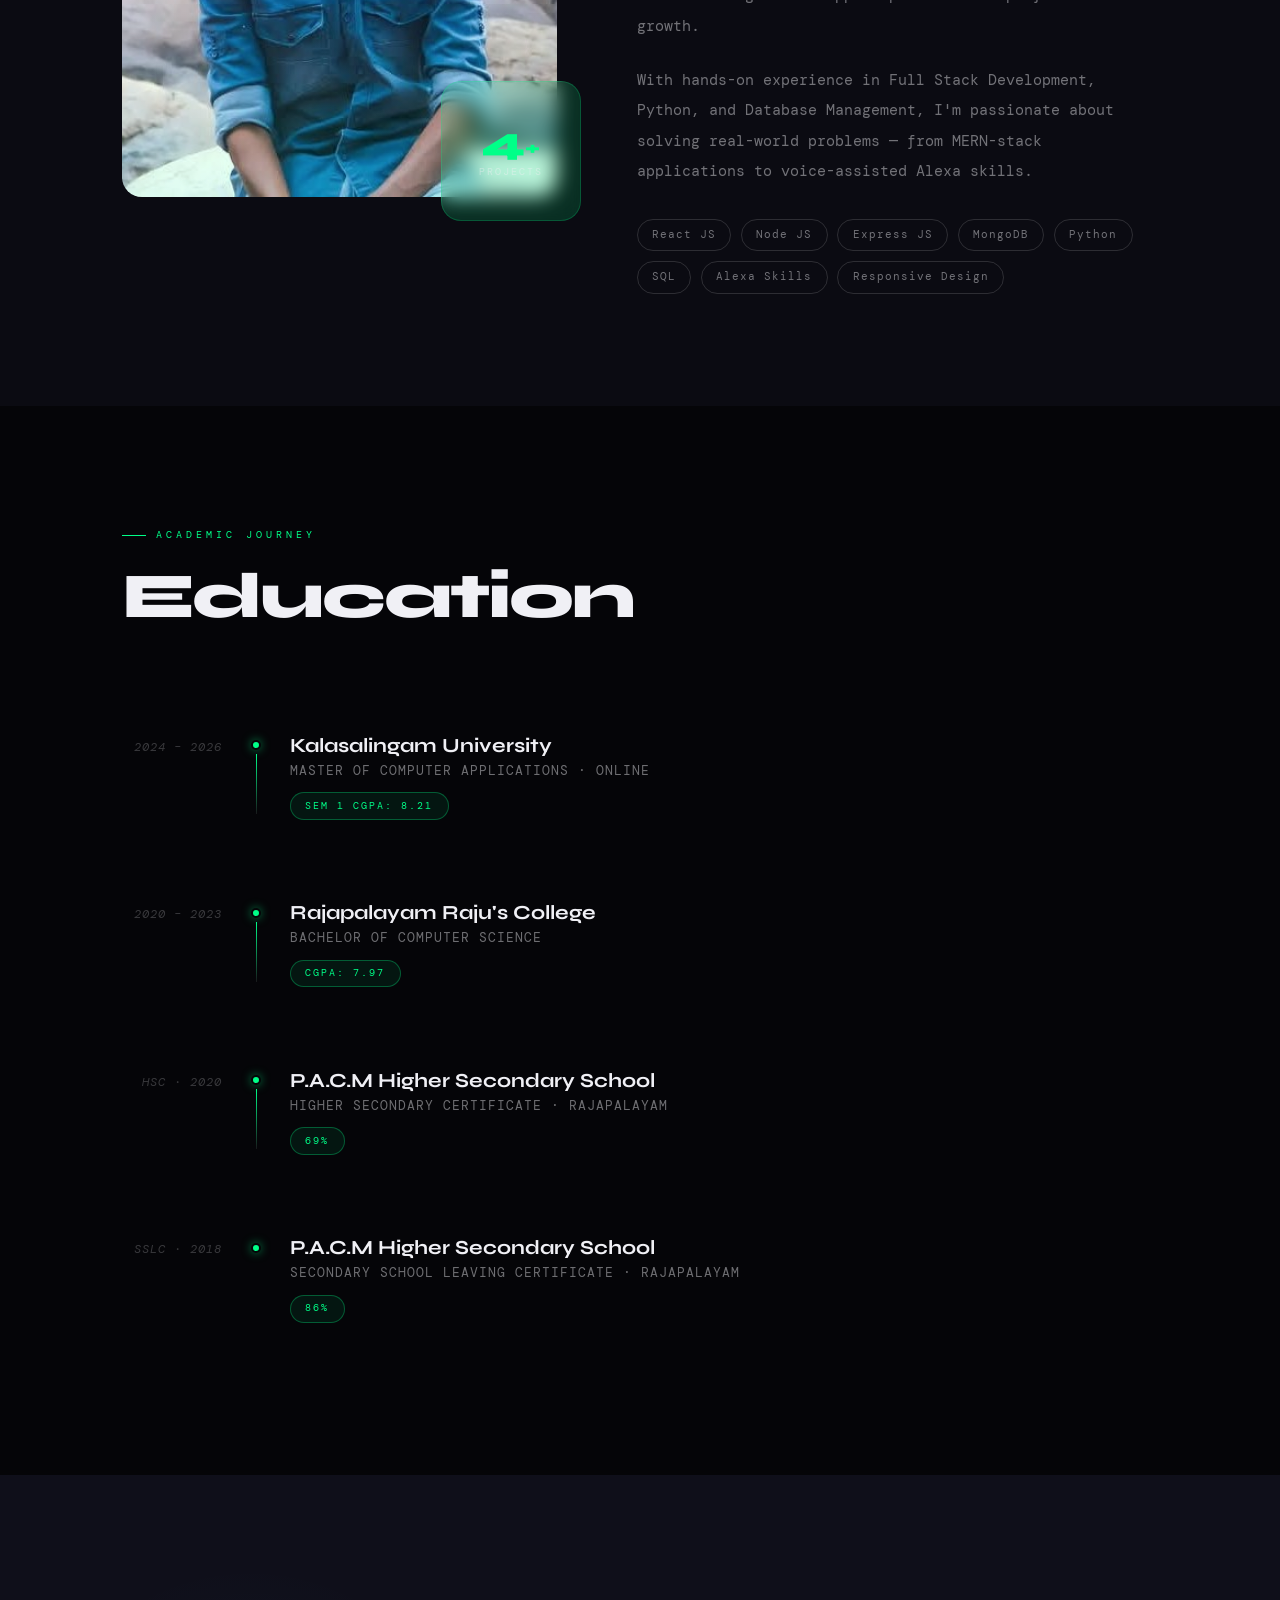
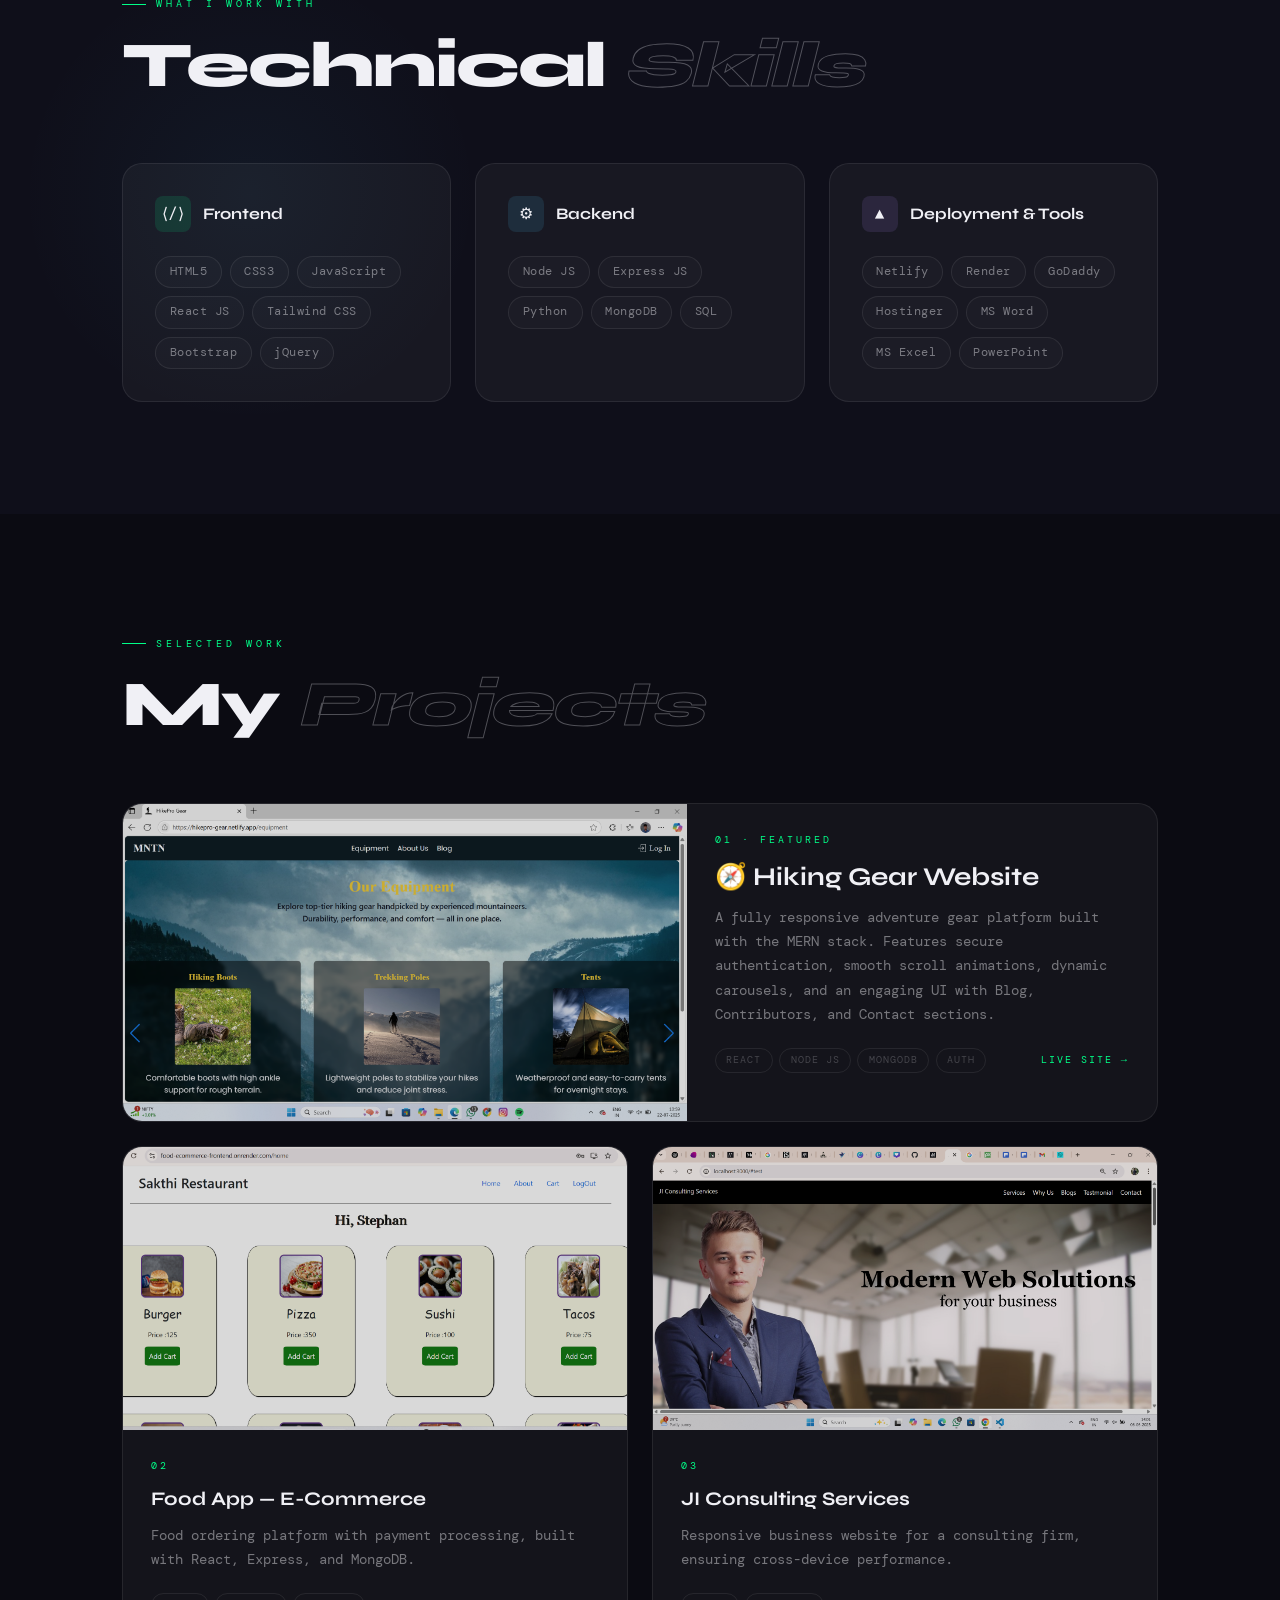
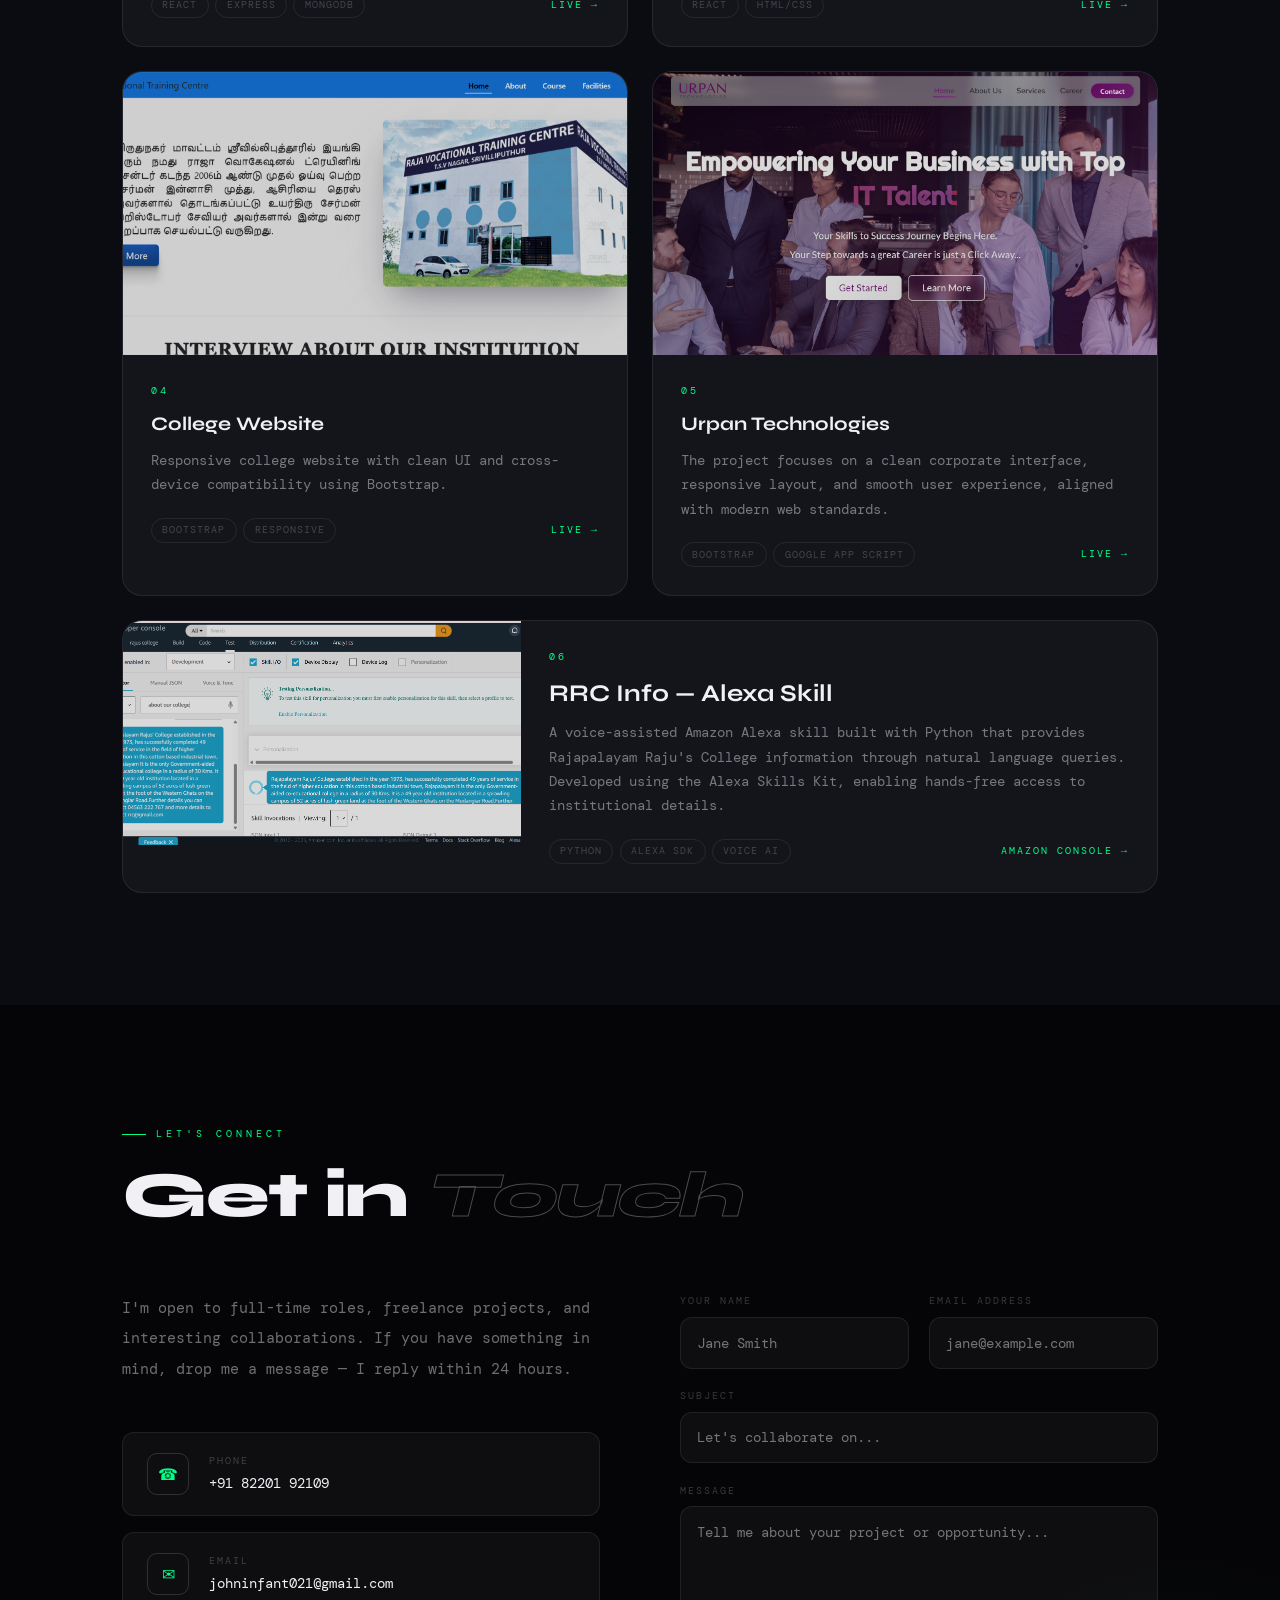
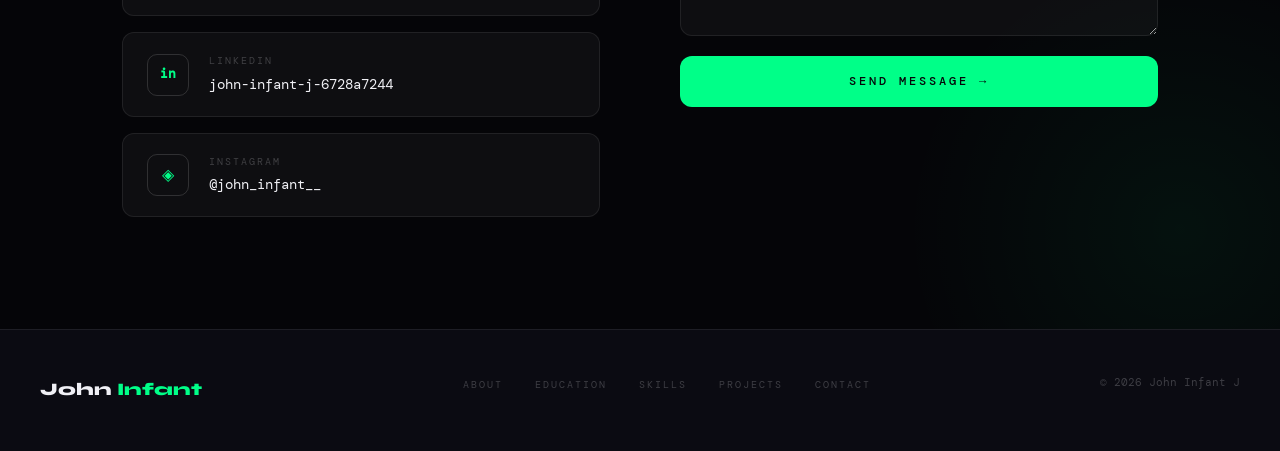
==== commit a755f84f: "Alexa project number from 05 to 06" ====
--- a/index.html
+++ b/index.html
@@ -409,7 +409,7 @@
               <div class="project-img-overlay"></div>
             </div>
             <div class="project-body">
-              <div class="project-num">05</div>
+              <div class="project-num">06</div>
               <h3 class="project-name" style="font-size:1.5rem">RRC Info — Alexa Skill</h3>
               <p class="project-desc">
                 A voice-assisted Amazon Alexa skill built with Python that provides Rajapalayam Raju's College
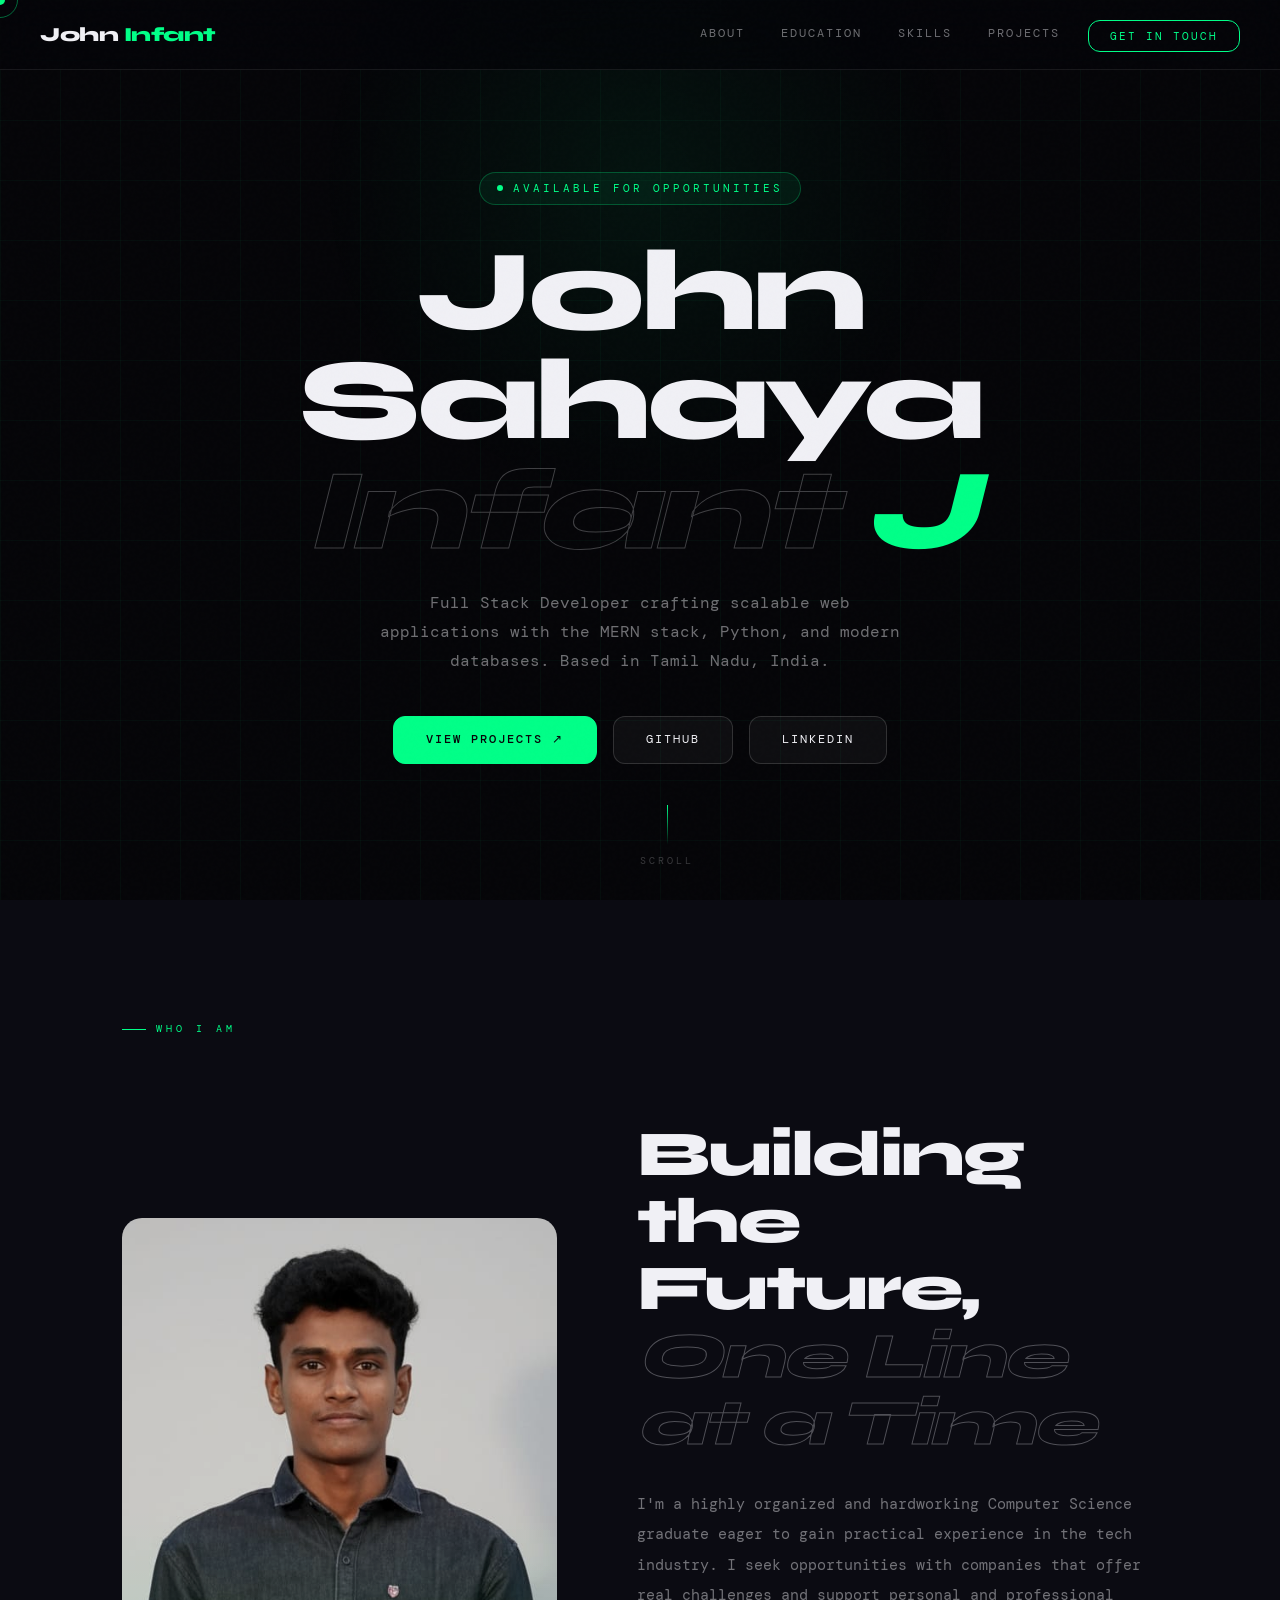
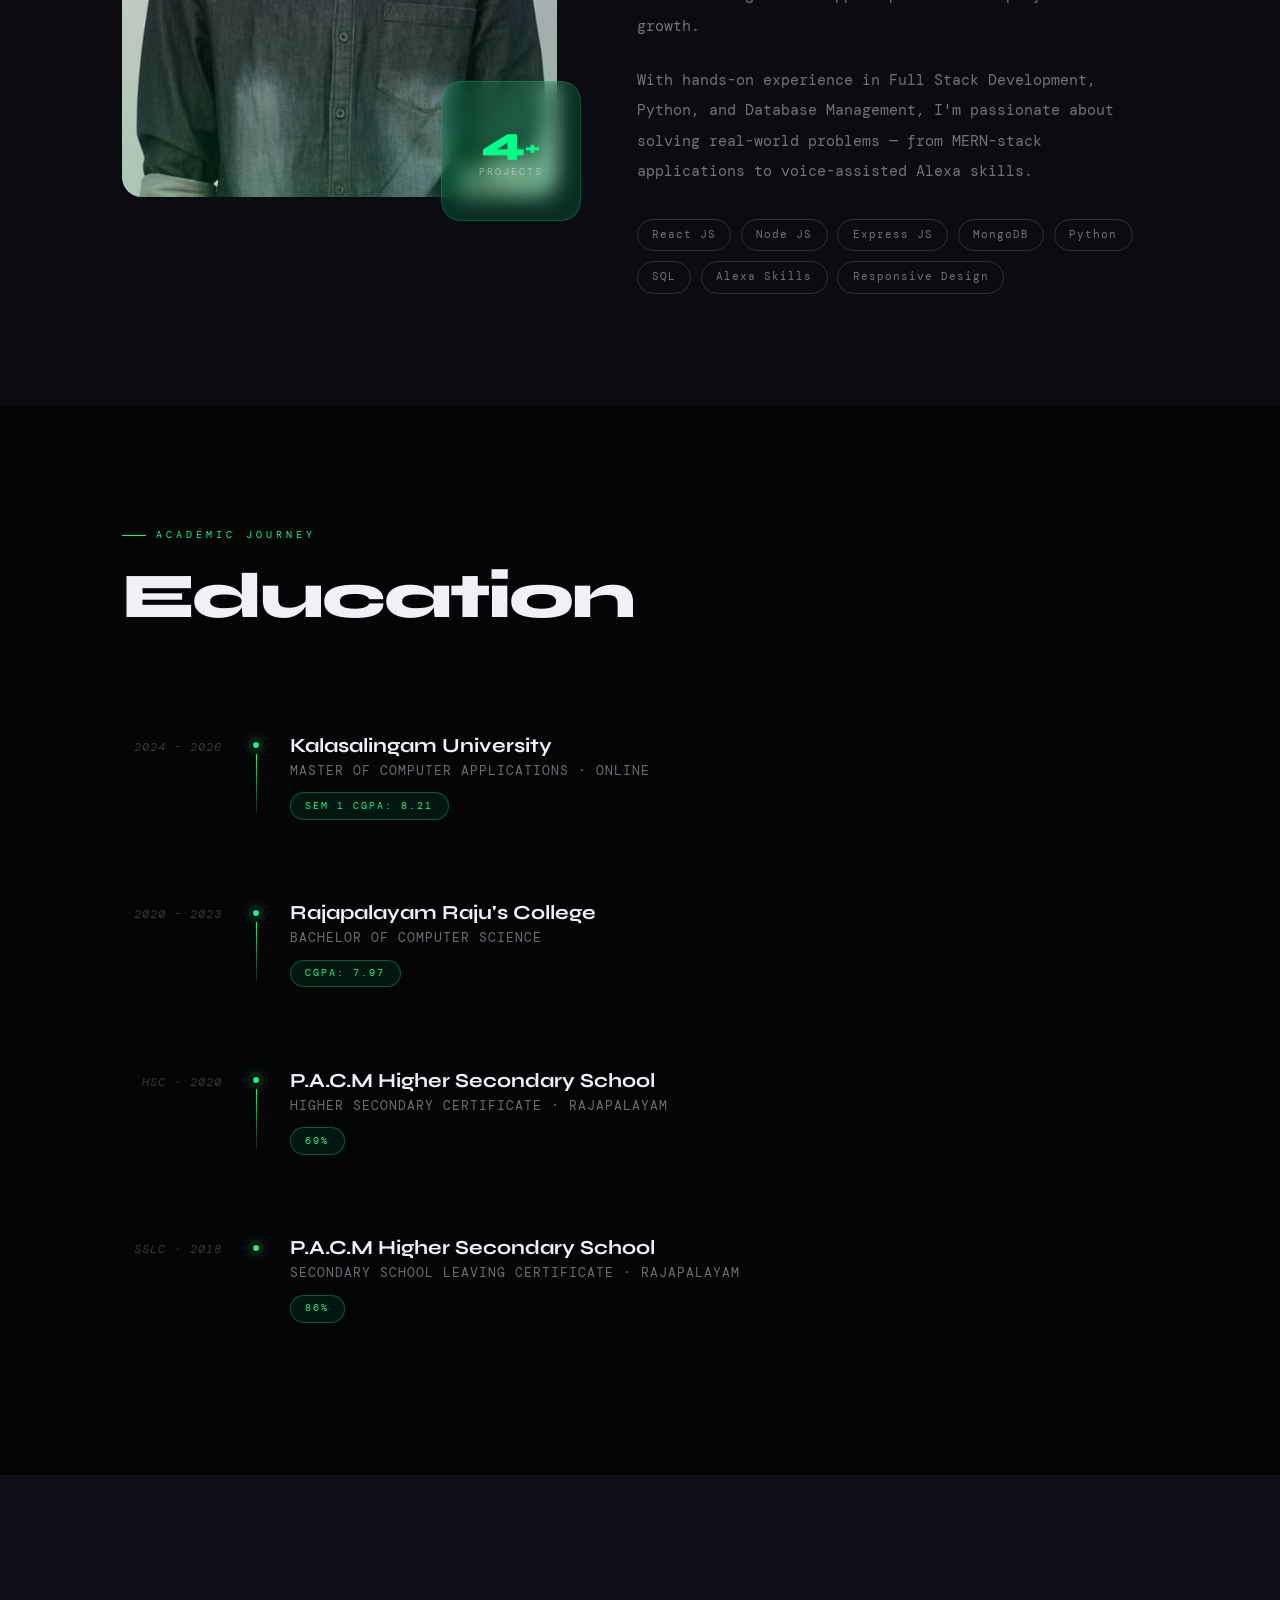
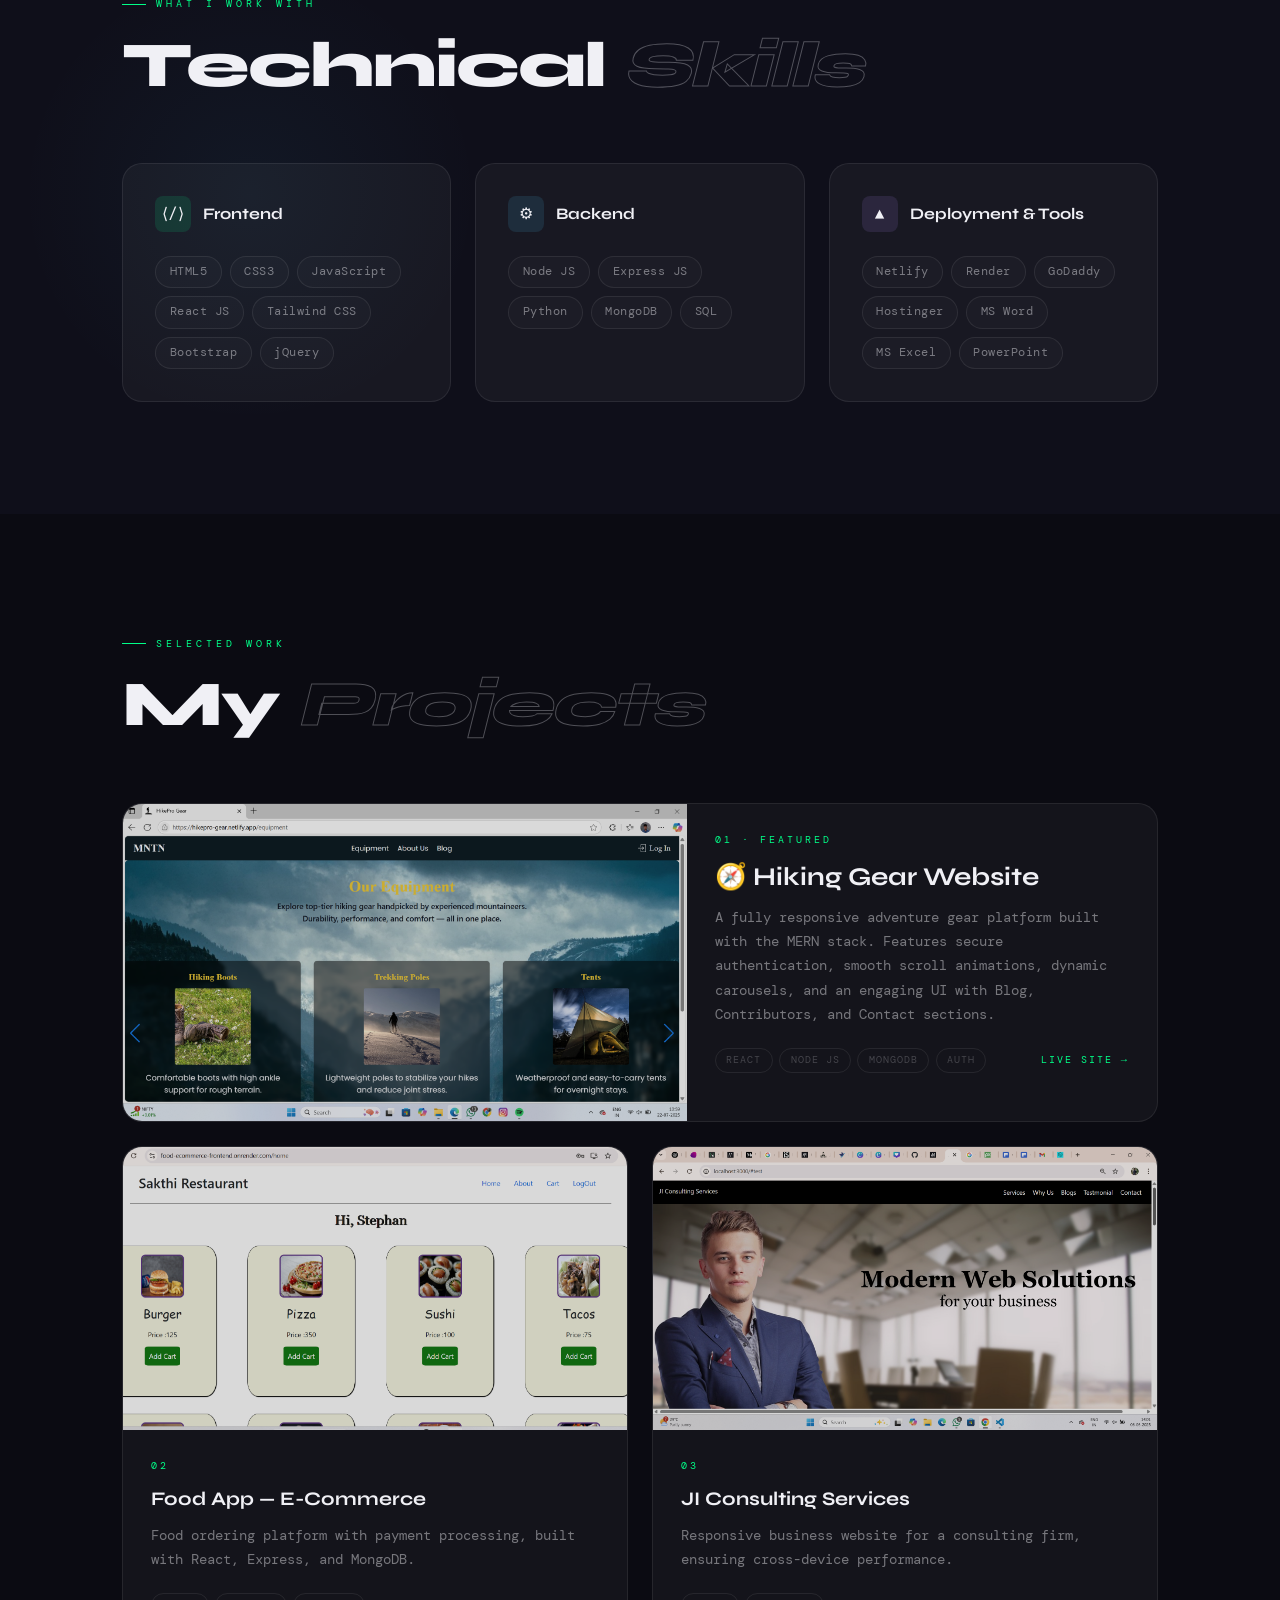
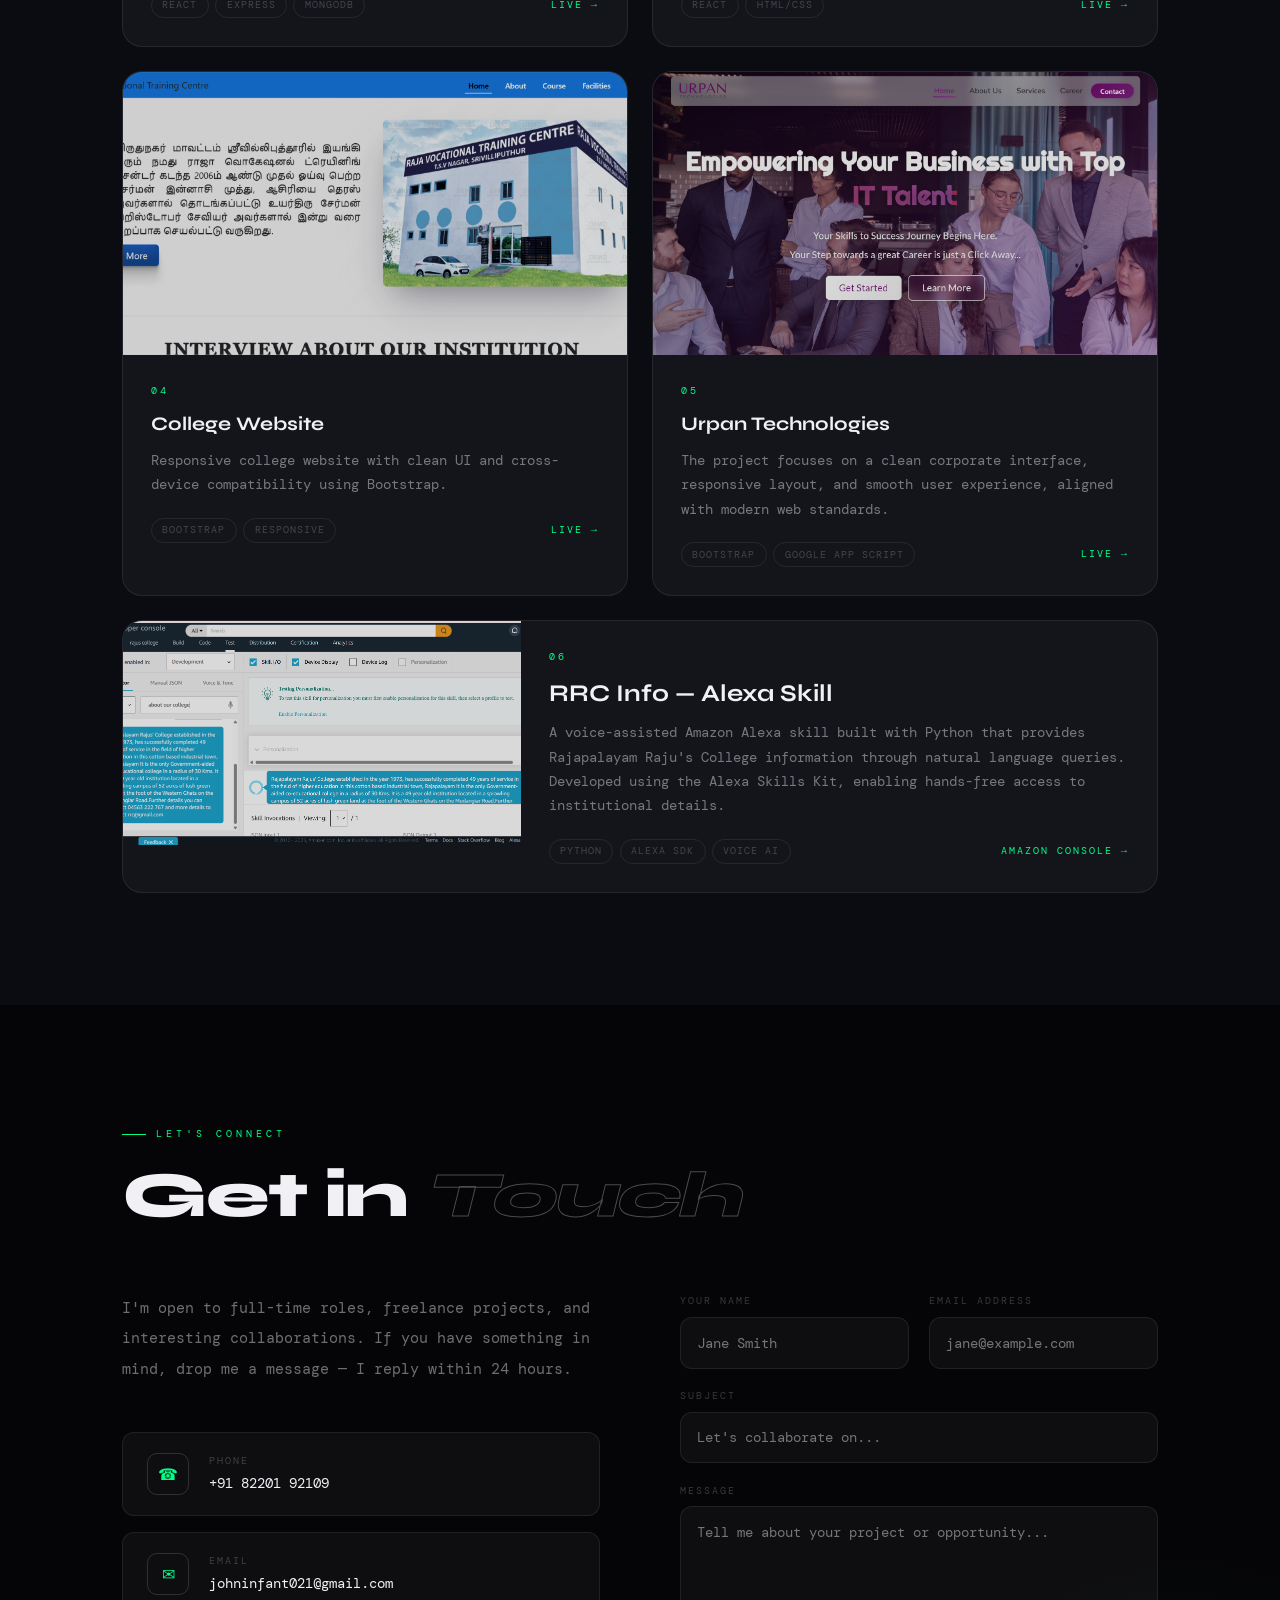
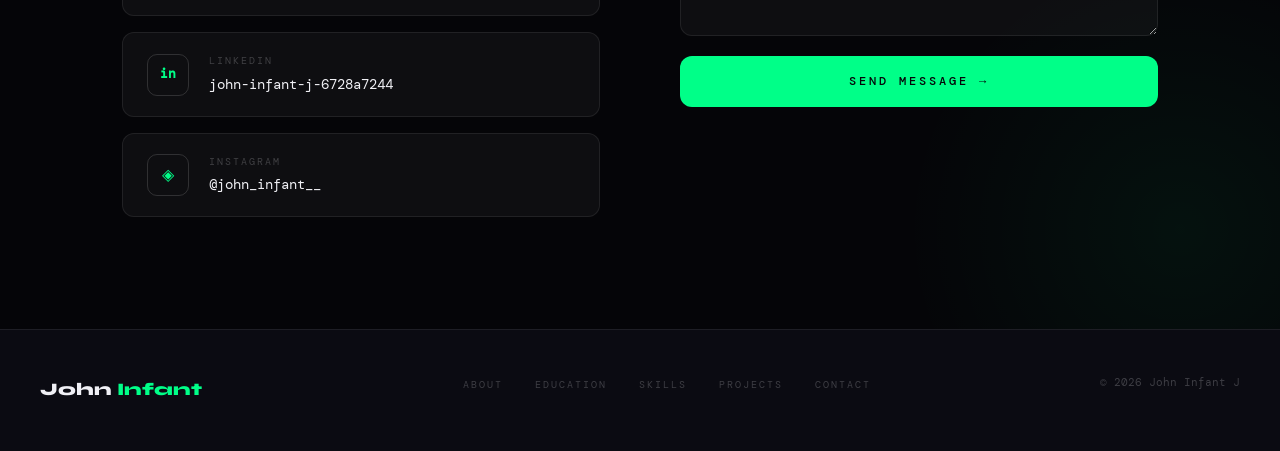
==== commit 2006c759: "Update image source in index.html" ====
--- a/index.html
+++ b/index.html
@@ -99,7 +99,7 @@
         <div class="reveal" style="transition-delay:0.1s">
           <div class="about-img-wrap">
             <div class="about-img-inner">
-              <img src="./FB_IMG_1739981634990.jpg" alt="John Infant" />
+              <img src="./john pic.jpeg" alt="John Infant" />
             </div>
             <div class="about-img-accent">
               <div class="accent-num">4<span style="font-size:1.2rem">+</span></div>
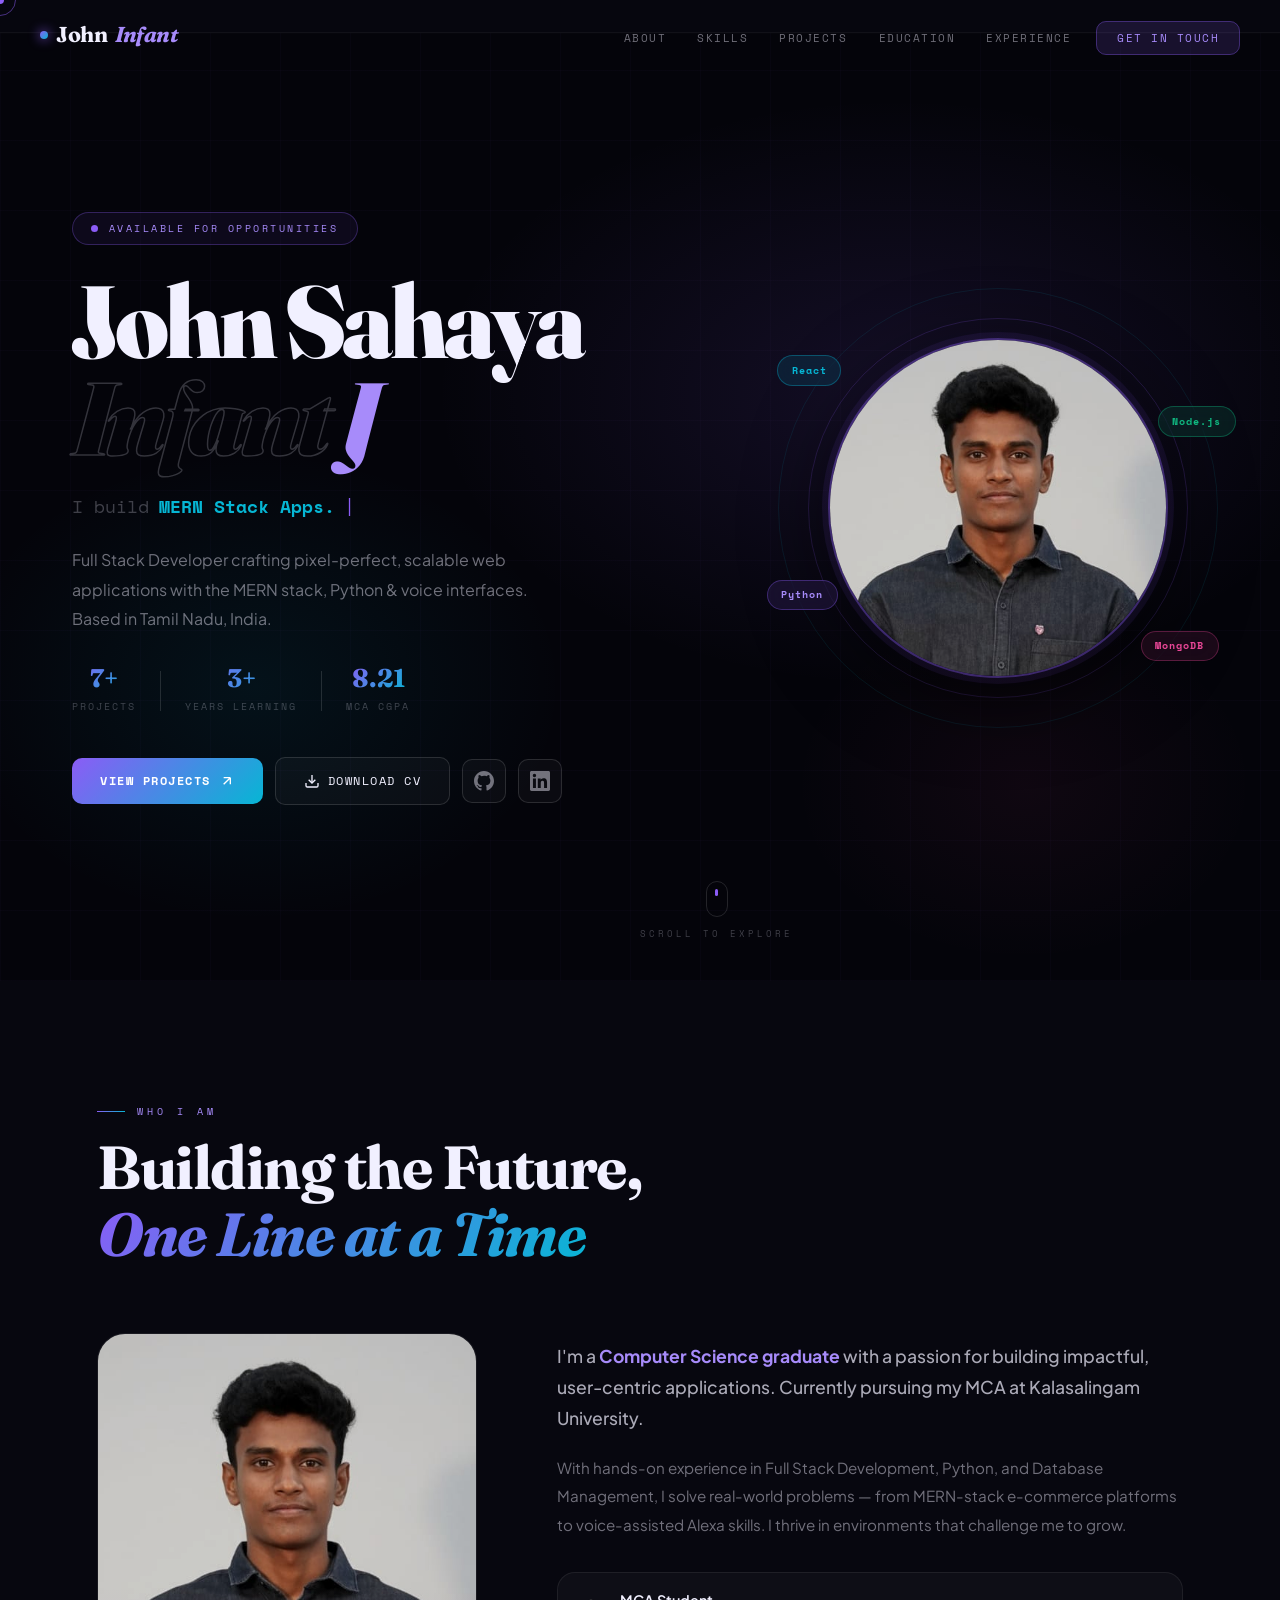
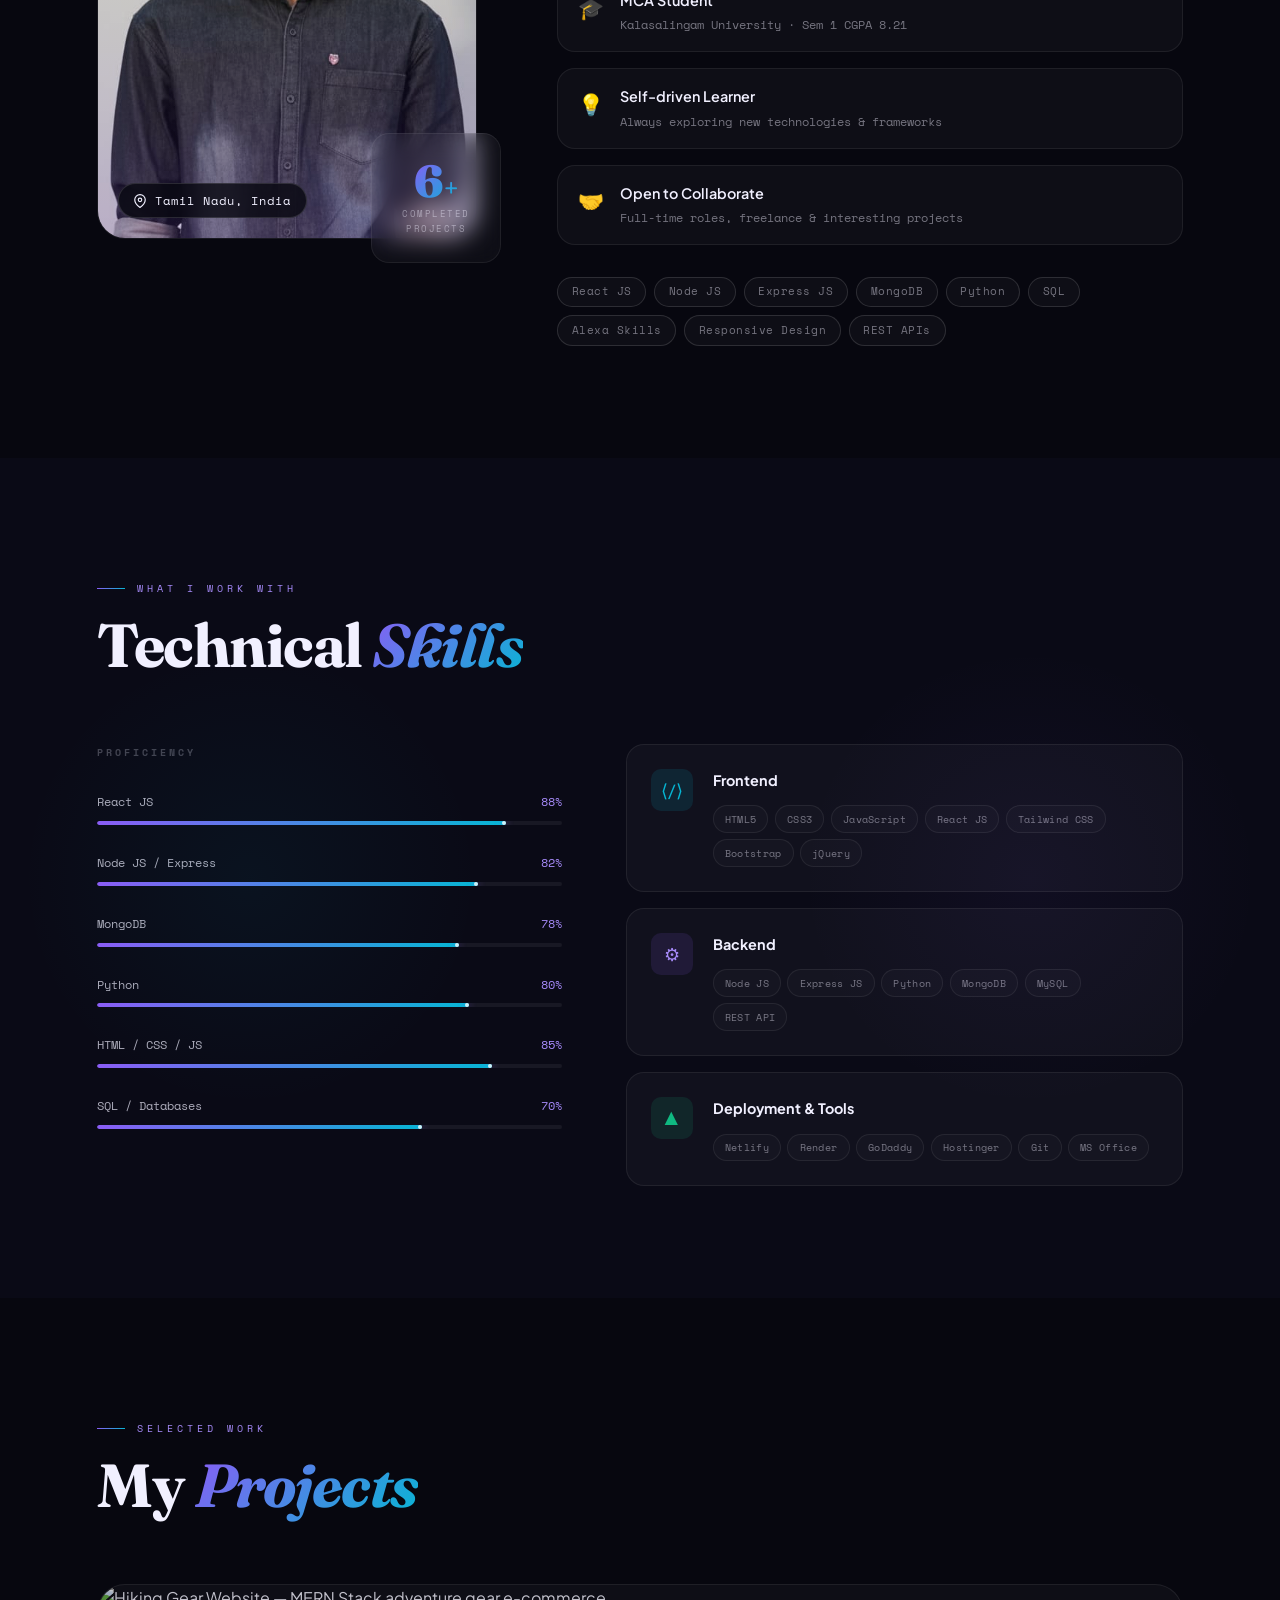
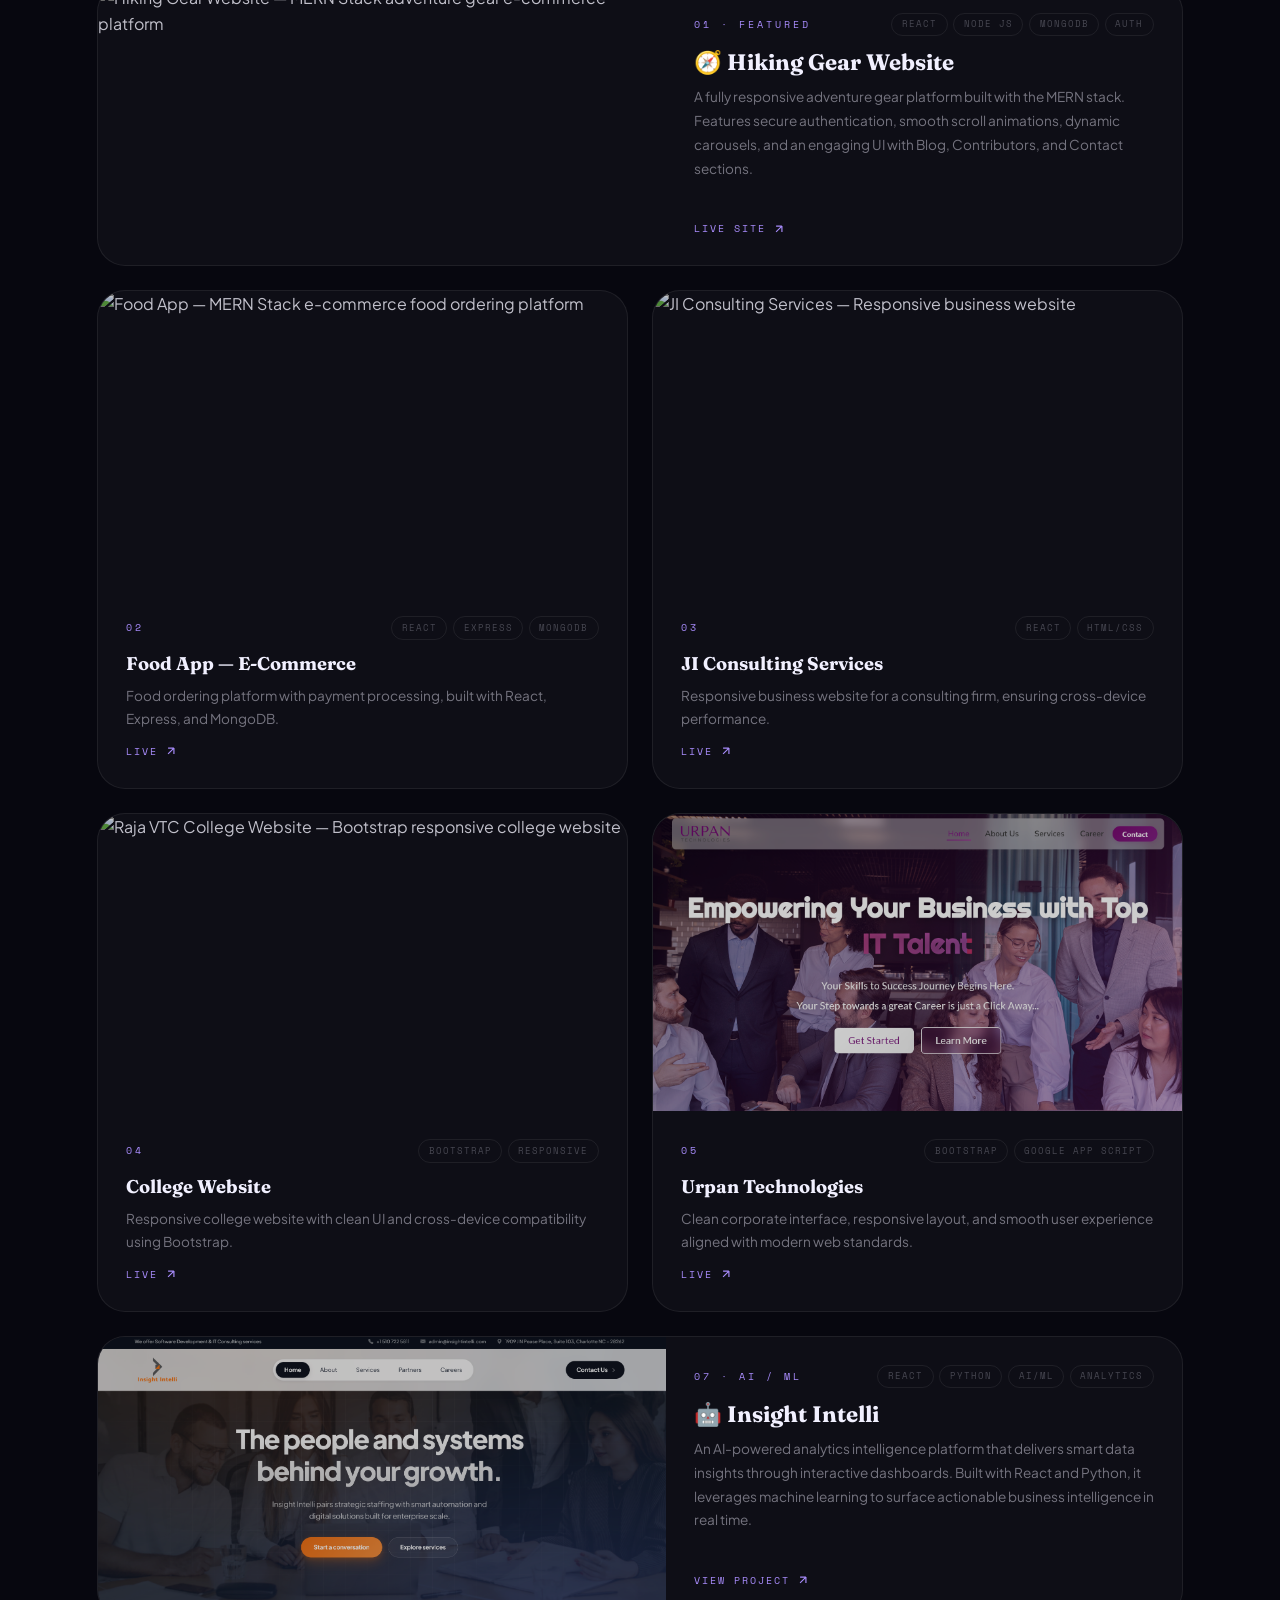
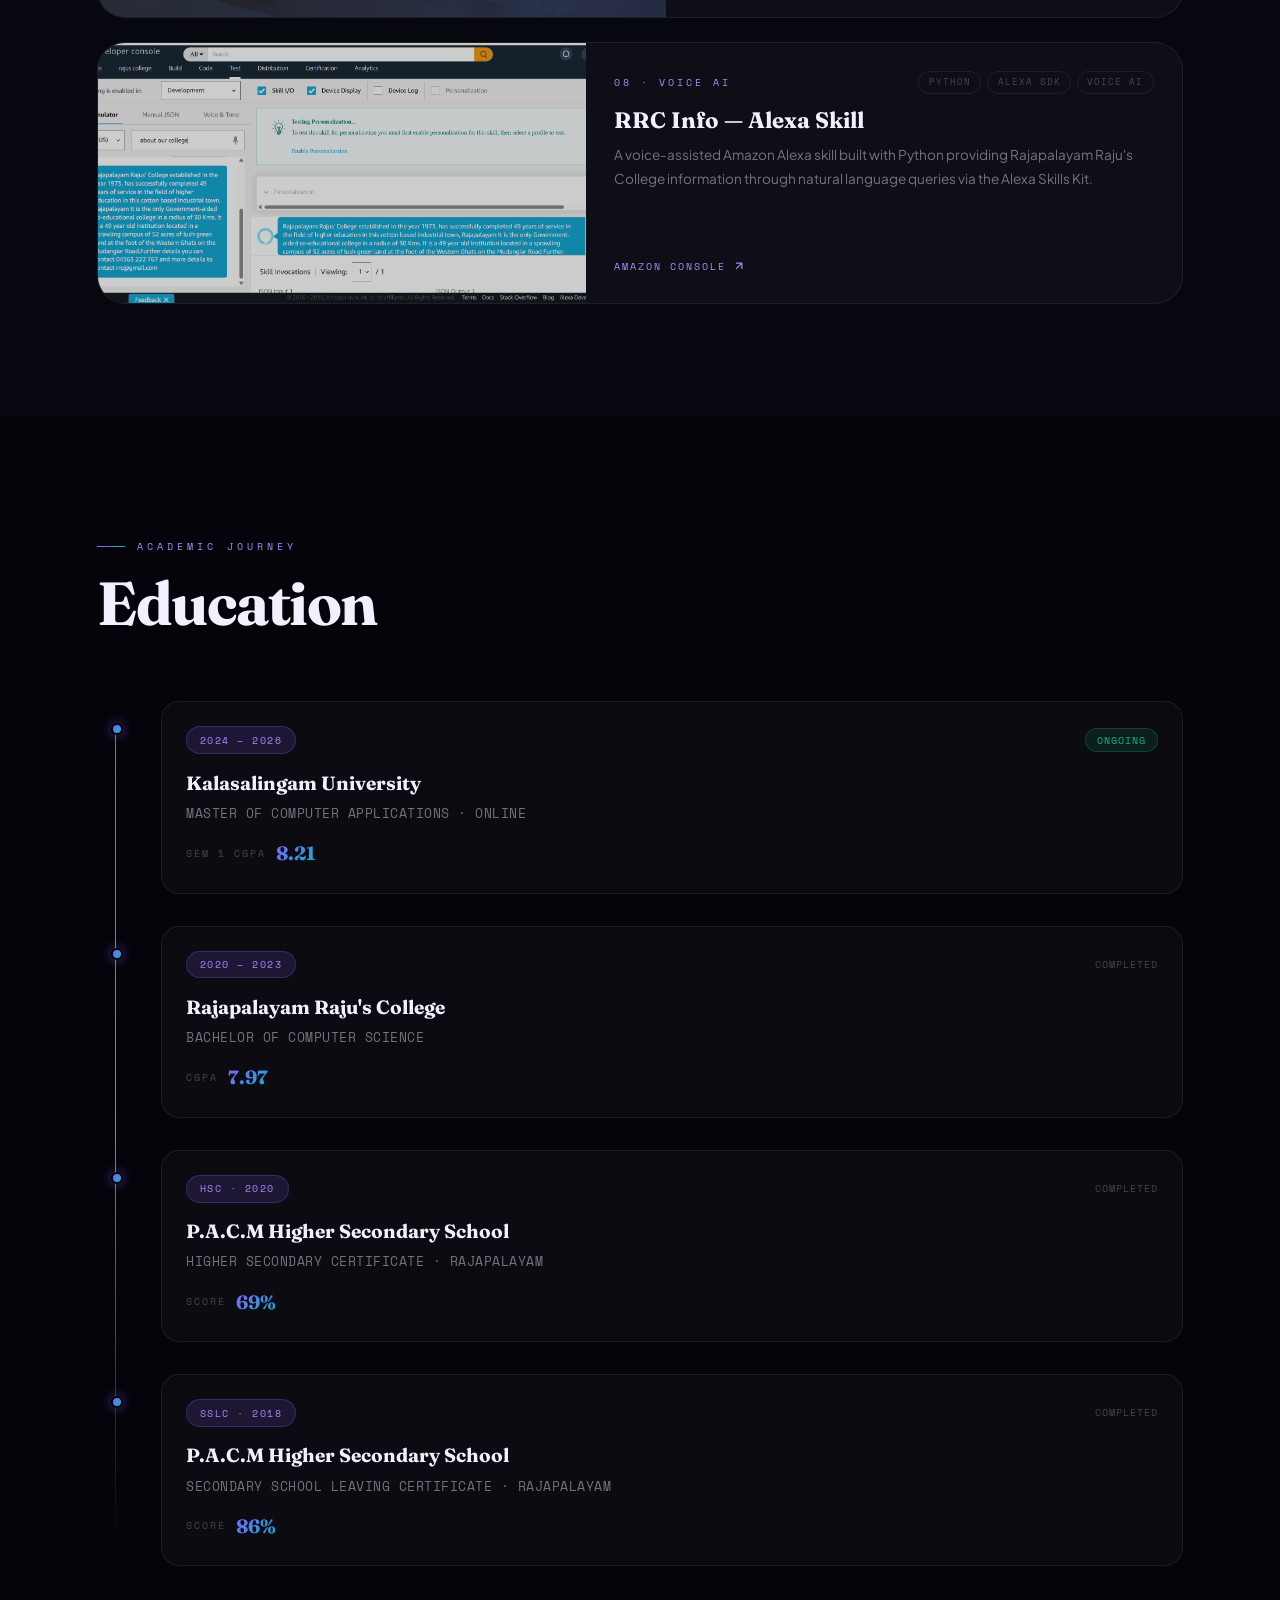
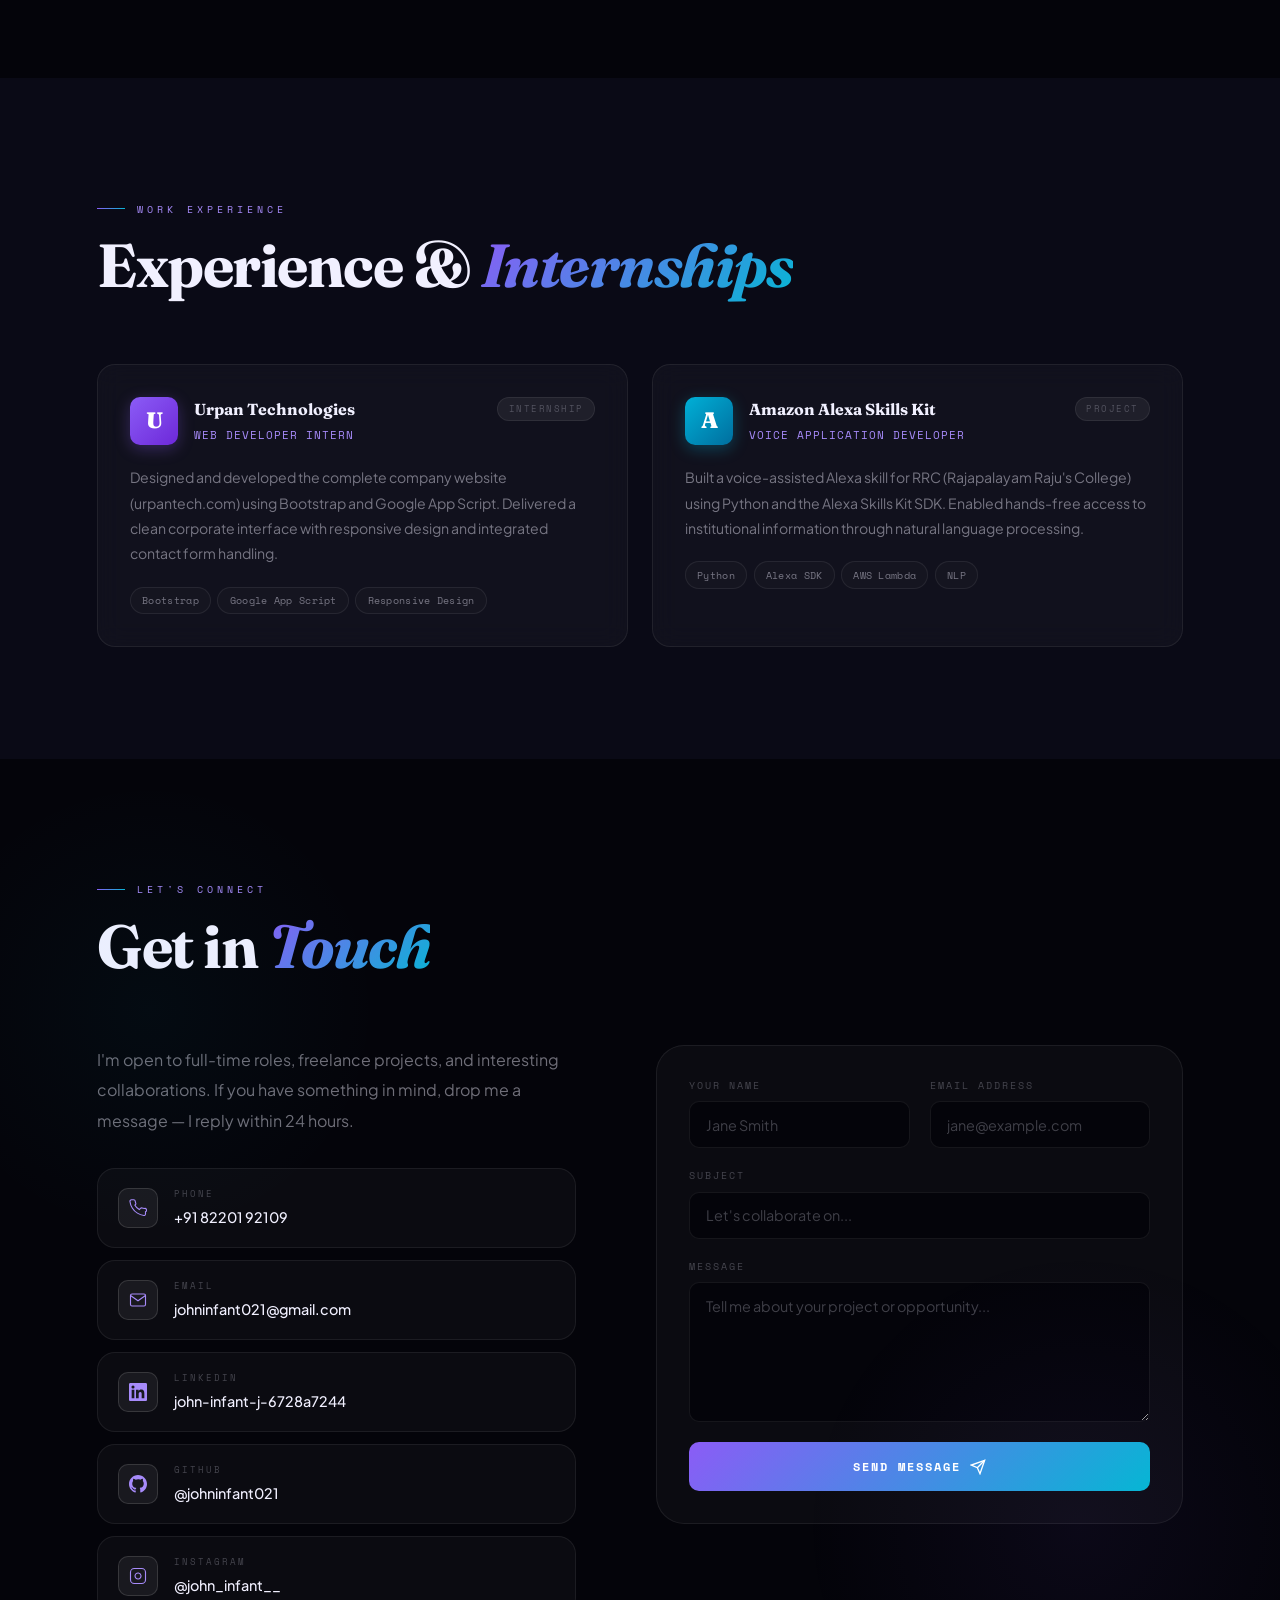
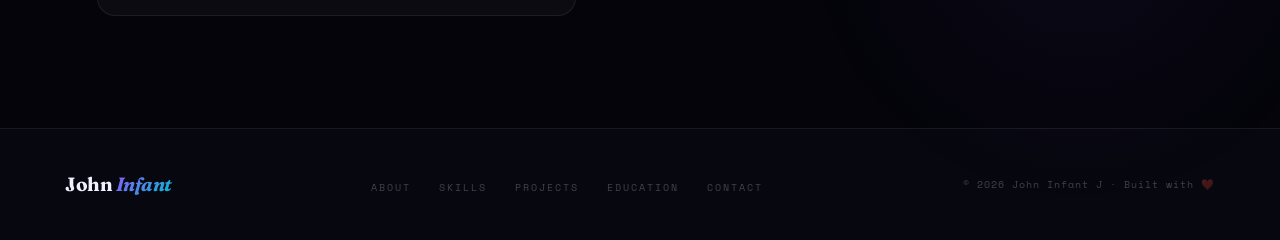
==== commit ea7491ef: "Add files via upload" ====
--- a/index.html
+++ b/index.html
@@ -4,25 +4,85 @@
 <head>
   <meta charset="UTF-8" />
   <meta name="viewport" content="width=device-width, initial-scale=1, maximum-scale=1" />
-  <meta name="description" content="John Sahaya Infant J — Full Stack Developer specialising in MERN Stack, Python, and Database Management." />
-  <title>John Infant — Full Stack Developer</title>
-
-  <!-- Favicon -->
-  <link rel="icon" type="image/jpg" href="./FB_IMG_1739981634990.jpeg" />
-
-  <!-- Fonts -->
+
+  <!-- ── Primary SEO ── -->
+  <title>John Sahaya Infant J | Full Stack Developer — MERN, Python, React</title>
+  <meta name="description" content="John Sahaya Infant J is a Full Stack Developer from Tamil Nadu, India, specialising in MERN Stack, Python, React, Node.js, and AI-powered web applications. Open to full-time roles and freelance projects." />
+  <meta name="keywords" content="John Infant, John Sahaya Infant, Full Stack Developer, MERN Stack, React Developer, Node.js Developer, Python Developer, MongoDB, Portfolio, Tamil Nadu, India, Web Developer" />
+  <meta name="author" content="John Sahaya Infant J" />
+  <meta name="robots" content="index, follow" />
+  <meta name="theme-color" content="#8b5cf6" />
+  <link rel="canonical" href="https://johninfant.dev/" />
+
+  <!-- ── Open Graph (Facebook / LinkedIn) ── -->
+  <meta property="og:type" content="website" />
+  <meta property="og:url" content="https://johninfant.dev/" />
+  <meta property="og:title" content="John Sahaya Infant J | Full Stack Developer" />
+  <meta property="og:description" content="Full Stack Developer crafting scalable web applications with MERN stack, Python, AI integrations and modern databases. Based in Tamil Nadu, India." />
+  <meta property="og:image" content="./john pic.jpeg" />
+  <meta property="og:image:alt" content="John Sahaya Infant J — Full Stack Developer" />
+  <meta property="og:locale" content="en_IN" />
+  <meta property="og:site_name" content="John Infant Portfolio" />
+
+  <!-- ── Twitter / X Card ── -->
+  <meta name="twitter:card" content="summary_large_image" />
+  <meta name="twitter:title" content="John Sahaya Infant J | Full Stack Developer" />
+  <meta name="twitter:description" content="Full Stack Developer specialising in MERN Stack, Python, React, and AI-powered web applications." />
+  <meta name="twitter:image" content="./john pic.jpeg" />
+
+  <!-- ── Structured Data (JSON-LD) ── -->
+  <script type="application/ld+json">
+  {
+    "@context": "https://schema.org",
+    "@type": "Person",
+    "name": "John Sahaya Infant J",
+    "url": "https://johninfant.dev/",
+    "image": "./john pic.jpeg",
+    "jobTitle": "Full Stack Developer",
+    "description": "Full Stack Developer specialising in MERN Stack, Python, React, and AI-powered web applications.",
+    "address": {
+      "@type": "PostalAddress",
+      "addressRegion": "Tamil Nadu",
+      "addressCountry": "IN"
+    },
+    "email": "johninfant021@gmail.com",
+    "telephone": "+918220192109",
+    "sameAs": [
+      "https://www.linkedin.com/in/john-infant-j-6728a7244/",
+      "https://github.com/johninfant021",
+      "https://www.instagram.com/john_infant__/"
+    ],
+    "alumniOf": [
+      {
+        "@type": "EducationalOrganization",
+        "name": "Kalasalingam University"
+      },
+      {
+        "@type": "EducationalOrganization",
+        "name": "Rajapalayam Raju's College"
+      }
+    ],
+    "knowsAbout": ["React", "Node.js", "MongoDB", "Python", "Express.js", "JavaScript", "MERN Stack", "REST API", "Web Development"]
+  }
+  </script>
+
+  <!-- ── Favicon ── -->
+  <link rel="icon" type="image/jpeg" href="./john pic.jpeg" />
+  <link rel="apple-touch-icon" href="./john pic.jpeg" />
+
+  <!-- ── Fonts ── -->
   <link rel="preconnect" href="https://fonts.googleapis.com" />
   <link rel="preconnect" href="https://fonts.gstatic.com" crossorigin />
-  <link href="https://fonts.googleapis.com/css2?family=Syne:wght@400;500;600;700;800&family=DM+Mono:ital,wght@0,300;0,400;0,500;1,300&display=swap" rel="stylesheet" />
-
-  <!-- Bootstrap (grid utility only) -->
-  <link href="https://cdn.jsdelivr.net/npm/bootstrap@5.3.2/dist/css/bootstrap.min.css" rel="stylesheet" />
-
-  <!-- Portfolio CSS -->
+  <link href="https://fonts.googleapis.com/css2?family=Plus+Jakarta+Sans:ital,wght@0,200;0,300;0,400;0,500;0,600;0,700;0,800;1,300&family=Space+Mono:ital,wght@0,400;0,700;1,400&family=Fraunces:ital,opsz,wght@0,9..144,300;0,9..144,700;0,9..144,900;1,9..144,300;1,9..144,700&display=swap" rel="stylesheet" />
+
+  <!-- ── Portfolio CSS ── -->
   <link rel="stylesheet" href="./John_Portfolio.css" />
 </head>
 
 <body>
+
+  <!-- Particles Background -->
+  <canvas id="particleCanvas"></canvas>
 
   <!-- Custom Cursor -->
   <div class="cursor" id="cursor"></div>
@@ -31,59 +91,126 @@
   <!-- ═══════════════════════════════════════════════
        NAVBAR
   ═══════════════════════════════════════════════ -->
-  <nav class="navbar navbar-expand-lg" id="navbar">
-    <div class="container-fluid px-0">
-      <a class="navbar-brand" href="#home">John <span>Infant</span></a>
-
-      <button class="navbar-toggler border-0" type="button" data-bs-toggle="collapse"
-        data-bs-target="#navContent" aria-controls="navContent" aria-expanded="false"
-        style="box-shadow:none;">
-        <span style="display:flex;flex-direction:column;gap:5px;width:22px">
-          <span style="height:1px;background:var(--text);display:block;transition:all .3s"></span>
-          <span style="height:1px;background:var(--text);display:block;transition:all .3s"></span>
-          <span style="height:1px;background:var(--text);display:block;width:60%;transition:all .3s"></span>
-        </span>
+  <nav class="navbar" id="navbar">
+    <div class="nav-inner">
+      <a class="navbar-brand" href="#home">
+        <span class="brand-dot"></span>
+        John <span class="brand-accent">Infant</span>
+      </a>
+
+      <ul class="nav-links" id="navLinks">
+        <li><a class="nav-link" href="#about" data-text="About">About</a></li>
+        <li><a class="nav-link" href="#skills" data-text="Skills">Skills</a></li>
+        <li><a class="nav-link" href="#projects" data-text="Projects">Projects</a></li>
+        <li><a class="nav-link" href="#education" data-text="Education">Education</a></li>
+        <li><a class="nav-link" href="#experience" data-text="Experience">Experience</a></li>
+        <li><a class="nav-cta" href="#contact">Get in Touch</a></li>
+      </ul>
+
+      <button class="hamburger" id="hamburger" aria-label="Toggle menu">
+        <span></span><span></span><span></span>
       </button>
-
-      <div class="collapse navbar-collapse" id="navContent">
-        <ul class="navbar-nav ms-auto align-items-center">
-          <li class="nav-item"><a class="nav-link" href="#about">About</a></li>
-          <li class="nav-item"><a class="nav-link" href="#education">Education</a></li>
-          <li class="nav-item"><a class="nav-link" href="#skills">Skills</a></li>
-          <li class="nav-item"><a class="nav-link" href="#projects">Projects</a></li>
-          <li class="nav-item"><a class="nav-cta-btn" href="#contact">Get in Touch</a></li>
-        </ul>
-      </div>
     </div>
   </nav>
+
+  <!-- Mobile Menu -->
+  <div class="mobile-menu" id="mobileMenu">
+    <a href="#about" class="mobile-link">About</a>
+    <a href="#education" class="mobile-link">Education</a>
+    <a href="#skills" class="mobile-link">Skills</a>
+    <a href="#projects" class="mobile-link">Projects</a>
+    <a href="#experience" class="mobile-link">Experience</a>
+    <a href="#contact" class="mobile-link">Contact</a>
+  </div>
 
   <!-- ═══════════════════════════════════════════════
        HERO
   ═══════════════════════════════════════════════ -->
   <section id="home">
-    <div class="hero-wrapper">
-      <div class="hero-badge">Available for Opportunities</div>
-
-      <h1 class="hero-name">
-        <span class="line1">John Sahaya</span>
-        <span class="line2">Infant <span class="accent">J</span></span>
-      </h1>
-
-      <p class="hero-sub">
-        Full Stack Developer crafting scalable web applications with the MERN stack, Python, and modern databases.
-        Based in Tamil Nadu, India.
-      </p>
-
-      <div class="hero-actions">
-        <a class="btn-glow" href="#projects">View Projects ↗</a>
-        <a class="btn-ghost" href="https://github.com/johninfant021?tab=repositories" target="_blank">GitHub</a>
-        <a class="btn-ghost" href="https://www.linkedin.com/in/john-infant-j-6728a7244/" target="_blank">LinkedIn</a>
-      </div>
+    <div class="hero-container">
+
+      <!-- Left Content -->
+      <div class="hero-left">
+        <div class="hero-badge">
+          <span class="badge-pulse"></span>
+          Available for Opportunities
+        </div>
+
+        <h1 class="hero-name">
+          <span class="name-line">John Sahaya</span>
+          <span class="name-line name-outline">Infant <em>J</em></span>
+        </h1>
+
+        <div class="hero-role">
+          <span class="role-prefix">I build</span>
+          <span class="typed-text" id="typedText"></span>
+          <span class="typed-cursor">|</span>
+        </div>
+
+        <p class="hero-desc">
+          Full Stack Developer crafting pixel-perfect, scalable web applications
+          with the MERN stack, Python & voice interfaces. Based in Tamil Nadu, India.
+        </p>
+
+        <div class="hero-stats">
+          <div class="stat-item">
+            <span class="stat-num">7+</span>
+            <span class="stat-label">Projects</span>
+          </div>
+          <div class="stat-divider"></div>
+          <div class="stat-item">
+            <span class="stat-num">3+</span>
+            <span class="stat-label">Years Learning</span>
+          </div>
+          <div class="stat-divider"></div>
+          <div class="stat-item">
+            <span class="stat-num">8.21</span>
+            <span class="stat-label">MCA CGPA</span>
+          </div>
+        </div>
+
+        <div class="hero-actions">
+          <a class="btn-primary" href="#projects">
+            <span>View Projects</span>
+            <svg width="16" height="16" viewBox="0 0 24 24" fill="none" stroke="currentColor" stroke-width="2"><path d="M7 17L17 7M17 7H7M17 7v10"/></svg>
+          </a>
+          <a class="btn-secondary" href="./JOHN SAHAYA INFANT J.pdf" download>
+            <svg width="16" height="16" viewBox="0 0 24 24" fill="none" stroke="currentColor" stroke-width="2"><path d="M21 15v4a2 2 0 0 1-2 2H5a2 2 0 0 1-2-2v-4"/><polyline points="7 10 12 15 17 10"/><line x1="12" y1="15" x2="12" y2="3"/></svg>
+            <span>Download CV</span>
+          </a>
+          <a class="btn-icon" href="https://github.com/johninfant021?tab=repositories" target="_blank" aria-label="GitHub">
+            <svg width="20" height="20" viewBox="0 0 24 24" fill="currentColor"><path d="M12 0C5.374 0 0 5.373 0 12c0 5.302 3.438 9.8 8.207 11.387.599.111.793-.261.793-.577v-2.234c-3.338.726-4.033-1.416-4.033-1.416-.546-1.387-1.333-1.756-1.333-1.756-1.089-.745.083-.729.083-.729 1.205.084 1.839 1.237 1.839 1.237 1.07 1.834 2.807 1.304 3.492.997.107-.775.418-1.305.762-1.604-2.665-.305-5.467-1.334-5.467-5.931 0-1.311.469-2.381 1.236-3.221-.124-.303-.535-1.524.117-3.176 0 0 1.008-.322 3.301 1.23A11.509 11.509 0 0 1 12 5.803c1.02.005 2.047.138 3.006.404 2.291-1.552 3.297-1.23 3.297-1.23.653 1.653.242 2.874.118 3.176.77.84 1.235 1.911 1.235 3.221 0 4.609-2.807 5.624-5.479 5.921.43.372.823 1.102.823 2.222v3.293c0 .319.192.694.801.576C20.566 21.797 24 17.3 24 12c0-6.627-5.373-12-12-12z"/></svg>
+          </a>
+          <a class="btn-icon" href="https://www.linkedin.com/in/john-infant-j-6728a7244/" target="_blank" aria-label="LinkedIn">
+            <svg width="20" height="20" viewBox="0 0 24 24" fill="currentColor"><path d="M20.447 20.452h-3.554v-5.569c0-1.328-.027-3.037-1.852-3.037-1.853 0-2.136 1.445-2.136 2.939v5.667H9.351V9h3.414v1.561h.046c.477-.9 1.637-1.85 3.37-1.85 3.601 0 4.267 2.37 4.267 5.455v6.286zM5.337 7.433a2.062 2.062 0 0 1-2.063-2.065 2.064 2.064 0 1 1 2.063 2.065zm1.782 13.019H3.555V9h3.564v11.452zM22.225 0H1.771C.792 0 0 .774 0 1.729v20.542C0 23.227.792 24 1.771 24h20.451C23.2 24 24 23.227 24 22.271V1.729C24 .774 23.2 0 22.222 0h.003z"/></svg>
+          </a>
+        </div>
+      </div>
+
+      <!-- Right: Profile Image -->
+      <div class="hero-right">
+        <div class="profile-ring-wrap">
+          <div class="profile-glow"></div>
+          <div class="profile-ring ring-1"></div>
+          <div class="profile-ring ring-2"></div>
+          <div class="profile-img-wrap">
+            <img src="./john pic.jpeg" alt="John Infant J" class="profile-img" />
+          </div>
+          <!-- Floating Tech Badges -->
+          <div class="float-badge react">React</div>
+          <div class="float-badge node">Node.js</div>
+          <div class="float-badge python">Python</div>
+          <div class="float-badge mongo">MongoDB</div>
+        </div>
+      </div>
+
     </div>
 
-    <div class="hero-scroll-indicator">
-      <div class="scroll-line"></div>
-      <span>Scroll</span>
+    <div class="hero-scroll">
+      <div class="scroll-mouse">
+        <div class="scroll-wheel"></div>
+      </div>
+      <span>Scroll to explore</span>
     </div>
   </section>
 
@@ -91,39 +218,61 @@
        ABOUT
   ═══════════════════════════════════════════════ -->
   <section id="about">
-    <div class="container-narrow">
-      <div class="section-eyebrow reveal">Who I Am</div>
+    <div class="section-container">
+      <div class="section-header reveal">
+        <span class="eyebrow">Who I Am</span>
+        <h2 class="section-title">Building the Future,<br><em>One Line at a Time</em></h2>
+      </div>
 
       <div class="about-grid">
-        <!-- Left: Image -->
-        <div class="reveal" style="transition-delay:0.1s">
-          <div class="about-img-wrap">
-            <div class="about-img-inner">
-              <img src="./john pic.jpeg" alt="John Infant" />
-            </div>
-            <div class="about-img-accent">
-              <div class="accent-num">4<span style="font-size:1.2rem">+</span></div>
-              <div class="accent-label">Projects</div>
-            </div>
-          </div>
-        </div>
-
-        <!-- Right: Text -->
-        <div class="reveal" style="transition-delay:0.2s">
-          <h2 class="section-title" style="margin-bottom:2rem">
-            Building the<br>Future,<br><em>One Line at a Time</em>
-          </h2>
-
-          <div class="about-text">
-            <p>
-              I'm a highly organized and hardworking Computer Science graduate eager to gain practical experience
-              in the tech industry. I seek opportunities with companies that offer real challenges and support
-              personal and professional growth.
-            </p>
-            <p>
-              With hands-on experience in Full Stack Development, Python, and Database Management, I'm passionate
-              about solving real-world problems — from MERN-stack applications to voice-assisted Alexa skills.
-            </p>
+        <div class="about-image-col reveal" style="transition-delay:0.15s">
+          <div class="about-img-card">
+            <img src="./john pic.jpeg" alt="John Infant J" />
+            <div class="img-card-overlay"></div>
+            <div class="img-card-tag">
+              <svg width="14" height="14" viewBox="0 0 24 24" fill="none" stroke="currentColor" stroke-width="2"><path d="M21 10c0 7-9 13-9 13s-9-6-9-13a9 9 0 0 1 18 0z"/><circle cx="12" cy="10" r="3"/></svg>
+              Tamil Nadu, India
+            </div>
+          </div>
+          <div class="about-card-stat glass-card">
+            <div class="stat-big">6<span>+</span></div>
+            <div class="stat-desc">Completed Projects</div>
+          </div>
+        </div>
+
+        <div class="about-content-col reveal" style="transition-delay:0.25s">
+          <p class="about-lead">
+            I'm a <strong>Computer Science graduate</strong> with a passion for building impactful,
+            user-centric applications. Currently pursuing my MCA at Kalasalingam University.
+          </p>
+          <p class="about-body">
+            With hands-on experience in Full Stack Development, Python, and Database Management,
+            I solve real-world problems — from MERN-stack e-commerce platforms to voice-assisted
+            Alexa skills. I thrive in environments that challenge me to grow.
+          </p>
+
+          <div class="about-highlights">
+            <div class="highlight-item">
+              <div class="highlight-icon">🎓</div>
+              <div>
+                <div class="highlight-title">MCA Student</div>
+                <div class="highlight-sub">Kalasalingam University · Sem 1 CGPA 8.21</div>
+              </div>
+            </div>
+            <div class="highlight-item">
+              <div class="highlight-icon">💡</div>
+              <div>
+                <div class="highlight-title">Self-driven Learner</div>
+                <div class="highlight-sub">Always exploring new technologies & frameworks</div>
+              </div>
+            </div>
+            <div class="highlight-item">
+              <div class="highlight-icon">🤝</div>
+              <div>
+                <div class="highlight-title">Open to Collaborate</div>
+                <div class="highlight-sub">Full-time roles, freelance & interesting projects</div>
+              </div>
+            </div>
           </div>
 
           <div class="about-tags">
@@ -135,73 +284,9 @@
             <span class="tag">SQL</span>
             <span class="tag">Alexa Skills</span>
             <span class="tag">Responsive Design</span>
-          </div>
-        </div>
-      </div>
-    </div>
-  </section>
-
-  <!-- ═══════════════════════════════════════════════
-       EDUCATION
-  ═══════════════════════════════════════════════ -->
-  <section id="education">
-    <div class="container-narrow">
-      <div class="section-eyebrow reveal">Academic Journey</div>
-      <h2 class="section-title reveal" style="transition-delay:0.1s">Education</h2>
-
-      <div class="edu-grid">
-
-        <div class="edu-item reveal" style="transition-delay:0.1s">
-          <div class="edu-year">2024 – 2026</div>
-          <div class="edu-line-wrap">
-            <div class="edu-dot"></div>
-            <div class="edu-connector"></div>
-          </div>
-          <div class="edu-content">
-            <h3>Kalasalingam University</h3>
-            <h4>Master of Computer Applications · Online</h4>
-            <span class="edu-badge">Sem 1 CGPA: 8.21</span>
-          </div>
-        </div>
-
-        <div class="edu-item reveal" style="transition-delay:0.2s">
-          <div class="edu-year">2020 – 2023</div>
-          <div class="edu-line-wrap">
-            <div class="edu-dot"></div>
-            <div class="edu-connector"></div>
-          </div>
-          <div class="edu-content">
-            <h3>Rajapalayam Raju's College</h3>
-            <h4>Bachelor of Computer Science</h4>
-            <span class="edu-badge">CGPA: 7.97</span>
-          </div>
-        </div>
-
-        <div class="edu-item reveal" style="transition-delay:0.3s">
-          <div class="edu-year">HSC · 2020</div>
-          <div class="edu-line-wrap">
-            <div class="edu-dot"></div>
-            <div class="edu-connector"></div>
-          </div>
-          <div class="edu-content">
-            <h3>P.A.C.M Higher Secondary School</h3>
-            <h4>Higher Secondary Certificate · Rajapalayam</h4>
-            <span class="edu-badge">69%</span>
-          </div>
-        </div>
-
-        <div class="edu-item reveal" style="transition-delay:0.4s">
-          <div class="edu-year">SSLC · 2018</div>
-          <div class="edu-line-wrap">
-            <div class="edu-dot"></div>
-          </div>
-          <div class="edu-content">
-            <h3>P.A.C.M Higher Secondary School</h3>
-            <h4>Secondary School Leaving Certificate · Rajapalayam</h4>
-            <span class="edu-badge">86%</span>
-          </div>
-        </div>
-
+            <span class="tag">REST APIs</span>
+          </div>
+        </div>
       </div>
     </div>
   </section>
@@ -210,56 +295,122 @@
        SKILLS
   ═══════════════════════════════════════════════ -->
   <section id="skills">
-    <div class="container-narrow">
-      <div class="section-eyebrow reveal">What I Work With</div>
-      <h2 class="section-title reveal" style="transition-delay:0.1s">Technical <em>Skills</em></h2>
-
-      <div class="skills-wrapper">
-
-        <div class="skill-group reveal" style="transition-delay:0.1s">
-          <div class="skill-group-head">
-            <div class="skill-icon fe">⟨/⟩</div>
-            <span class="skill-group-name">Frontend</span>
-          </div>
-          <div class="skill-chips">
-            <span class="skill-chip">HTML5</span>
-            <span class="skill-chip">CSS3</span>
-            <span class="skill-chip">JavaScript</span>
-            <span class="skill-chip">React JS</span>
-            <span class="skill-chip">Tailwind CSS</span>
-            <span class="skill-chip">Bootstrap</span>
-            <span class="skill-chip">jQuery</span>
-          </div>
-        </div>
-
-        <div class="skill-group reveal" style="transition-delay:0.2s">
-          <div class="skill-group-head">
-            <div class="skill-icon be">⚙</div>
-            <span class="skill-group-name">Backend</span>
-          </div>
-          <div class="skill-chips">
-            <span class="skill-chip">Node JS</span>
-            <span class="skill-chip">Express JS</span>
-            <span class="skill-chip">Python</span>
-            <span class="skill-chip">MongoDB</span>
-            <span class="skill-chip">SQL</span>
-          </div>
-        </div>
-
-        <div class="skill-group reveal" style="transition-delay:0.3s">
-          <div class="skill-group-head">
-            <div class="skill-icon ot">▲</div>
-            <span class="skill-group-name">Deployment & Tools</span>
-          </div>
-          <div class="skill-chips">
-            <span class="skill-chip">Netlify</span>
-            <span class="skill-chip">Render</span>
-            <span class="skill-chip">GoDaddy</span>
-            <span class="skill-chip">Hostinger</span>
-            <span class="skill-chip">MS Word</span>
-            <span class="skill-chip">MS Excel</span>
-            <span class="skill-chip">PowerPoint</span>
-          </div>
+    <div class="section-container">
+      <div class="section-header reveal">
+        <span class="eyebrow">What I Work With</span>
+        <h2 class="section-title">Technical <em>Skills</em></h2>
+      </div>
+
+      <div class="skills-layout">
+
+        <!-- Skill Bars Column -->
+        <div class="skill-bars-col reveal" style="transition-delay:0.1s">
+          <h3 class="skill-col-title">Proficiency</h3>
+
+          <div class="skill-bar-item" data-pct="88">
+            <div class="skill-bar-label">
+              <span>React JS</span><span class="skill-pct">88%</span>
+            </div>
+            <div class="skill-bar-track">
+              <div class="skill-bar-fill" data-width="88"></div>
+            </div>
+          </div>
+
+          <div class="skill-bar-item" data-pct="82">
+            <div class="skill-bar-label">
+              <span>Node JS / Express</span><span class="skill-pct">82%</span>
+            </div>
+            <div class="skill-bar-track">
+              <div class="skill-bar-fill" data-width="82"></div>
+            </div>
+          </div>
+
+          <div class="skill-bar-item" data-pct="78">
+            <div class="skill-bar-label">
+              <span>MongoDB</span><span class="skill-pct">78%</span>
+            </div>
+            <div class="skill-bar-track">
+              <div class="skill-bar-fill" data-width="78"></div>
+            </div>
+          </div>
+
+          <div class="skill-bar-item" data-pct="80">
+            <div class="skill-bar-label">
+              <span>Python</span><span class="skill-pct">80%</span>
+            </div>
+            <div class="skill-bar-track">
+              <div class="skill-bar-fill" data-width="80"></div>
+            </div>
+          </div>
+
+          <div class="skill-bar-item" data-pct="85">
+            <div class="skill-bar-label">
+              <span>HTML / CSS / JS</span><span class="skill-pct">85%</span>
+            </div>
+            <div class="skill-bar-track">
+              <div class="skill-bar-fill" data-width="85"></div>
+            </div>
+          </div>
+
+          <div class="skill-bar-item" data-pct="70">
+            <div class="skill-bar-label">
+              <span>SQL / Databases</span><span class="skill-pct">70%</span>
+            </div>
+            <div class="skill-bar-track">
+              <div class="skill-bar-fill" data-width="70"></div>
+            </div>
+          </div>
+        </div>
+
+        <!-- Skill Cards Column -->
+        <div class="skill-cards-col">
+
+          <div class="skill-card reveal" style="transition-delay:0.15s">
+            <div class="skill-card-icon frontend-icon">⟨/⟩</div>
+            <div class="skill-card-content">
+              <h4>Frontend</h4>
+              <div class="chip-list">
+                <span class="chip">HTML5</span>
+                <span class="chip">CSS3</span>
+                <span class="chip">JavaScript</span>
+                <span class="chip">React JS</span>
+                <span class="chip">Tailwind CSS</span>
+                <span class="chip">Bootstrap</span>
+                <span class="chip">jQuery</span>
+              </div>
+            </div>
+          </div>
+
+          <div class="skill-card reveal" style="transition-delay:0.25s">
+            <div class="skill-card-icon backend-icon">⚙</div>
+            <div class="skill-card-content">
+              <h4>Backend</h4>
+              <div class="chip-list">
+                <span class="chip">Node JS</span>
+                <span class="chip">Express JS</span>
+                <span class="chip">Python</span>
+                <span class="chip">MongoDB</span>
+                <span class="chip">MySQL</span>
+                <span class="chip">REST API</span>
+              </div>
+            </div>
+          </div>
+
+          <div class="skill-card reveal" style="transition-delay:0.35s">
+            <div class="skill-card-icon tools-icon">▲</div>
+            <div class="skill-card-content">
+              <h4>Deployment & Tools</h4>
+              <div class="chip-list">
+                <span class="chip">Netlify</span>
+                <span class="chip">Render</span>
+                <span class="chip">GoDaddy</span>
+                <span class="chip">Hostinger</span>
+                <span class="chip">Git</span>
+                <span class="chip">MS Office</span>
+              </div>
+            </div>
+          </div>
+
         </div>
 
       </div>
@@ -270,165 +421,339 @@
        PROJECTS
   ═══════════════════════════════════════════════ -->
   <section id="projects">
-    <div class="container-narrow">
-      <div class="section-eyebrow reveal">Selected Work</div>
-      <h2 class="section-title reveal" style="transition-delay:0.1s">My <em>Projects</em></h2>
+    <div class="section-container">
+      <div class="section-header reveal">
+        <span class="eyebrow">Selected Work</span>
+        <h2 class="section-title">My <em>Projects</em></h2>
+      </div>
 
       <div class="projects-grid">
 
-        <!-- Featured: Hiking Gear -->
-        <div class="project-card featured reveal" style="transition-delay:0.1s">
-          <div class="project-img-wrap">
-            <img src="./Screenshot 2025-07-22 105931.png" alt="Hiking Gear Website" />
-            <div class="project-img-overlay"></div>
-          </div>
-          <div class="project-body">
-            <div class="project-num">01 · Featured</div>
-            <h3 class="project-name">🧭 Hiking Gear Website</h3>
+        <!-- Featured Project: Hiking Gear -->
+        <div class="project-card project-featured reveal" style="transition-delay:0.1s">
+          <div class="project-media">
+            <img src="./Hike Pro.png" alt="Hiking Gear Website — MERN Stack adventure gear e-commerce platform" loading="eager" />
+            <div class="project-media-overlay">
+              <a href="https://hikepro-gear.netlify.app/" target="_blank" class="project-visit-btn">
+                View Live
+                <svg width="14" height="14" viewBox="0 0 24 24" fill="none" stroke="currentColor" stroke-width="2"><path d="M7 17L17 7M17 7H7M17 7v10"/></svg>
+              </a>
+            </div>
+          </div>
+          <div class="project-info">
+            <div class="project-meta">
+              <span class="project-index">01 · Featured</span>
+              <div class="project-techs">
+                <span class="tech-tag">React</span>
+                <span class="tech-tag">Node JS</span>
+                <span class="tech-tag">MongoDB</span>
+                <span class="tech-tag">Auth</span>
+              </div>
+            </div>
+            <h3 class="project-title">🧭 Hiking Gear Website</h3>
             <p class="project-desc">
               A fully responsive adventure gear platform built with the MERN stack.
               Features secure authentication, smooth scroll animations, dynamic carousels,
               and an engaging UI with Blog, Contributors, and Contact sections.
             </p>
-            <div class="project-footer">
-              <div class="project-techs">
-                <span class="proj-tech">React</span>
-                <span class="proj-tech">Node JS</span>
-                <span class="proj-tech">MongoDB</span>
-                <span class="proj-tech">Auth</span>
-              </div>
-              <a class="project-link-btn" href="https://hikepro-gear.netlify.app/" target="_blank">
-                Live Site →
-              </a>
-            </div>
+            <a href="https://hikepro-gear.netlify.app/" target="_blank" class="project-link">
+              Live Site <svg width="14" height="14" viewBox="0 0 24 24" fill="none" stroke="currentColor" stroke-width="2"><path d="M7 17L17 7M17 7H7M17 7v10"/></svg>
+            </a>
           </div>
         </div>
 
         <!-- Food App -->
         <div class="project-card reveal" style="transition-delay:0.15s">
-          <div class="project-img-wrap">
-            <img src="./Screenshot 2025-06-18 000014.png" alt="Food App" />
-            <div class="project-img-overlay"></div>
-          </div>
-          <div class="project-body">
-            <div class="project-num">02</div>
-            <h3 class="project-name">Food App — E-Commerce</h3>
-            <p class="project-desc">
-              Food ordering platform with payment processing, built with React, Express, and MongoDB.
-            </p>
-            <div class="project-footer">
+          <div class="project-media">
+            <img src="./Food App.png" alt="Food App — MERN Stack e-commerce food ordering platform" loading="lazy" />
+            <div class="project-media-overlay">
+              <a href="https://food-ecommerce-frontend.onrender.com" target="_blank" class="project-visit-btn">View Live <svg width="14" height="14" viewBox="0 0 24 24" fill="none" stroke="currentColor" stroke-width="2"><path d="M7 17L17 7M17 7H7M17 7v10"/></svg></a>
+            </div>
+          </div>
+          <div class="project-info">
+            <div class="project-meta">
+              <span class="project-index">02</span>
               <div class="project-techs">
-                <span class="proj-tech">React</span>
-                <span class="proj-tech">Express</span>
-                <span class="proj-tech">MongoDB</span>
-              </div>
-              <a class="project-link-btn" href="https://food-ecommerce-frontend.onrender.com" target="_blank">
-                Live →
-              </a>
-            </div>
+                <span class="tech-tag">React</span>
+                <span class="tech-tag">Express</span>
+                <span class="tech-tag">MongoDB</span>
+              </div>
+            </div>
+            <h3 class="project-title">Food App — E-Commerce</h3>
+            <p class="project-desc">Food ordering platform with payment processing, built with React, Express, and MongoDB.</p>
+            <a href="https://food-ecommerce-frontend.onrender.com" target="_blank" class="project-link">Live <svg width="14" height="14" viewBox="0 0 24 24" fill="none" stroke="currentColor" stroke-width="2"><path d="M7 17L17 7M17 7H7M17 7v10"/></svg></a>
           </div>
         </div>
 
         <!-- JI Consulting -->
         <div class="project-card reveal" style="transition-delay:0.2s">
-          <div class="project-img-wrap">
-            <img src="./Screenshot 2025-06-06 140205.png" alt="JI Consulting Services" />
-            <div class="project-img-overlay"></div>
-          </div>
-          <div class="project-body">
-            <div class="project-num">03</div>
-            <h3 class="project-name">JI Consulting Services</h3>
-            <p class="project-desc">
-              Responsive business website for a consulting firm, ensuring cross-device performance.
-            </p>
-            <div class="project-footer">
+          <div class="project-media">
+            <img src="./JI Consulting.png" alt="JI Consulting Services — Responsive business website" loading="lazy" />
+            <div class="project-media-overlay">
+              <a href="https://nextwebi.netlify.app/" target="_blank" class="project-visit-btn">View Live <svg width="14" height="14" viewBox="0 0 24 24" fill="none" stroke="currentColor" stroke-width="2"><path d="M7 17L17 7M17 7H7M17 7v10"/></svg></a>
+            </div>
+          </div>
+          <div class="project-info">
+            <div class="project-meta">
+              <span class="project-index">03</span>
               <div class="project-techs">
-                <span class="proj-tech">React</span>
-                <span class="proj-tech">HTML/CSS</span>
-              </div>
-              <a class="project-link-btn" href="https://nextwebi.netlify.app/" target="_blank">
-                Live →
-              </a>
-            </div>
+                <span class="tech-tag">React</span>
+                <span class="tech-tag">HTML/CSS</span>
+              </div>
+            </div>
+            <h3 class="project-title">JI Consulting Services</h3>
+            <p class="project-desc">Responsive business website for a consulting firm, ensuring cross-device performance.</p>
+            <a href="https://nextwebi.netlify.app/" target="_blank" class="project-link">Live <svg width="14" height="14" viewBox="0 0 24 24" fill="none" stroke="currentColor" stroke-width="2"><path d="M7 17L17 7M17 7H7M17 7v10"/></svg></a>
           </div>
         </div>
 
         <!-- College Website -->
         <div class="project-card reveal" style="transition-delay:0.25s">
-          <div class="project-img-wrap">
-            <img src="./Screenshot 2025-06-17 201624.png" alt="College Website" />
-            <div class="project-img-overlay"></div>
-          </div>
-          <div class="project-body">
-            <div class="project-num">04</div>
-            <h3 class="project-name">College Website</h3>
+          <div class="project-media">
+            <img src="./Raja VTC.png" alt="Raja VTC College Website — Bootstrap responsive college website" loading="lazy" />
+            <div class="project-media-overlay">
+              <a href="https://rajavtc.in" target="_blank" class="project-visit-btn">View Live <svg width="14" height="14" viewBox="0 0 24 24" fill="none" stroke="currentColor" stroke-width="2"><path d="M7 17L17 7M17 7H7M17 7v10"/></svg></a>
+            </div>
+          </div>
+          <div class="project-info">
+            <div class="project-meta">
+              <span class="project-index">04</span>
+              <div class="project-techs">
+                <span class="tech-tag">Bootstrap</span>
+                <span class="tech-tag">Responsive</span>
+              </div>
+            </div>
+            <h3 class="project-title">College Website</h3>
+            <p class="project-desc">Responsive college website with clean UI and cross-device compatibility using Bootstrap.</p>
+            <a href="https://rajavtc.in" target="_blank" class="project-link">Live <svg width="14" height="14" viewBox="0 0 24 24" fill="none" stroke="currentColor" stroke-width="2"><path d="M7 17L17 7M17 7H7M17 7v10"/></svg></a>
+          </div>
+        </div>
+
+        <!-- Urpan Technologies -->
+        <div class="project-card reveal" style="transition-delay:0.3s">
+          <div class="project-media">
+            <img src="./Urpan.png" alt="Urpan Technologies Website" />
+            <div class="project-media-overlay">
+              <a href="https://urpantech.com" target="_blank" class="project-visit-btn">View Live <svg width="14" height="14" viewBox="0 0 24 24" fill="none" stroke="currentColor" stroke-width="2"><path d="M7 17L17 7M17 7H7M17 7v10"/></svg></a>
+            </div>
+          </div>
+          <div class="project-info">
+            <div class="project-meta">
+              <span class="project-index">05</span>
+              <div class="project-techs">
+                <span class="tech-tag">Bootstrap</span>
+                <span class="tech-tag">Google App Script</span>
+              </div>
+            </div>
+            <h3 class="project-title">Urpan Technologies</h3>
+            <p class="project-desc">Clean corporate interface, responsive layout, and smooth user experience aligned with modern web standards.</p>
+            <a href="https://urpantech.com" target="_blank" class="project-link">Live <svg width="14" height="14" viewBox="0 0 24 24" fill="none" stroke="currentColor" stroke-width="2"><path d="M7 17L17 7M17 7H7M17 7v10"/></svg></a>
+          </div>
+        </div>
+
+        <!-- Insight Intelli -->
+        <div class="project-card project-featured reveal" style="transition-delay:0.32s">
+          <div class="project-media">
+            <img src="./Insight Intelli.png" alt="Insight Intelli — AI-powered analytics intelligence dashboard" loading="lazy" />
+            <div class="project-media-overlay">
+              <a href="#" target="_blank" class="project-visit-btn">
+                View Project
+                <svg width="14" height="14" viewBox="0 0 24 24" fill="none" stroke="currentColor" stroke-width="2"><path d="M7 17L17 7M17 7H7M17 7v10"/></svg>
+              </a>
+            </div>
+          </div>
+          <div class="project-info">
+            <div class="project-meta">
+              <span class="project-index">07 · AI / ML</span>
+              <div class="project-techs">
+                <span class="tech-tag">React</span>
+                <span class="tech-tag">Python</span>
+                <span class="tech-tag">AI/ML</span>
+                <span class="tech-tag">Analytics</span>
+              </div>
+            </div>
+            <h3 class="project-title">🤖 Insight Intelli</h3>
             <p class="project-desc">
-              Responsive college website with clean UI and cross-device compatibility using Bootstrap.
+              An AI-powered analytics intelligence platform that delivers smart data insights through
+              interactive dashboards. Built with React and Python, it leverages machine learning to
+              surface actionable business intelligence in real time.
             </p>
-            <div class="project-footer">
+            <a href="#" target="_blank" class="project-link">
+              View Project <svg width="14" height="14" viewBox="0 0 24 24" fill="none" stroke="currentColor" stroke-width="2"><path d="M7 17L17 7M17 7H7M17 7v10"/></svg>
+            </a>
+          </div>
+        </div>
+
+        <!-- Alexa Skill -->
+        <div class="project-card project-alexa reveal" style="transition-delay:0.38s">
+          <div class="project-media">
+            <img src="./alexa project.png" alt="RRC Info Alexa Skill — Voice-assisted college information skill built with Python" loading="lazy" />
+            <div class="project-media-overlay">
+              <a href="https://developer.amazon.com/alexa/console/ask/build/custom/amzn1.ask.skill.2ee4f613-0abb-4908-90af-69def49223dc/development/en_US/dashboard" target="_blank" class="project-visit-btn">Amazon Console <svg width="14" height="14" viewBox="0 0 24 24" fill="none" stroke="currentColor" stroke-width="2"><path d="M7 17L17 7M17 7H7M17 7v10"/></svg></a>
+            </div>
+          </div>
+          <div class="project-info">
+            <div class="project-meta">
+              <span class="project-index">08 · Voice AI</span>
               <div class="project-techs">
-                <span class="proj-tech">Bootstrap</span>
-                <span class="proj-tech">Responsive</span>
-              </div>
-              <a class="project-link-btn" href="https://rajavtc.in" target="_blank">
-                Live →
-              </a>
-            </div>
-          </div>
-        </div>
-
-                <!-- Urpan Website -->
-        <div class="project-card reveal" style="transition-delay:0.25s">
-          <div class="project-img-wrap">
-            <img src="./Urpan.png" alt="Urpan Technologies Website" />
-            <div class="project-img-overlay"></div>
-          </div>
-          <div class="project-body">
-            <div class="project-num">05</div>
-            <h3 class="project-name">Urpan Technologies</h3>
+                <span class="tech-tag">Python</span>
+                <span class="tech-tag">Alexa SDK</span>
+                <span class="tech-tag">Voice AI</span>
+              </div>
+            </div>
+            <h3 class="project-title">RRC Info — Alexa Skill</h3>
             <p class="project-desc">
-              The project focuses on a clean corporate interface, responsive layout, and smooth user experience, aligned with modern web standards.
+              A voice-assisted Amazon Alexa skill built with Python providing Rajapalayam Raju's College
+              information through natural language queries via the Alexa Skills Kit.
             </p>
-            <div class="project-footer">
-              <div class="project-techs">
-                <span class="proj-tech">Bootstrap</span>
-                <span class="proj-tech">Google App Script</span>
-              </div>
-              <a class="project-link-btn" href="https://urpantech.com" target="_blank">
-                Live →
-              </a>
-            </div>
-          </div>
-        </div>
-
-        <!-- Alexa Skill -->
-        <div class="project-card reveal" style="transition-delay:0.3s; grid-column: span 2;">
-          <div style="display:grid; grid-template-columns: 1fr 1.6fr;">
-            <div class="project-img-wrap">
-              <img src="./alexa project.png" alt="Alexa Skill" />
-              <div class="project-img-overlay"></div>
-            </div>
-            <div class="project-body">
-              <div class="project-num">06</div>
-              <h3 class="project-name" style="font-size:1.5rem">RRC Info — Alexa Skill</h3>
-              <p class="project-desc">
-                A voice-assisted Amazon Alexa skill built with Python that provides Rajapalayam Raju's College
-                information through natural language queries. Developed using the Alexa Skills Kit, enabling
-                hands-free access to institutional details.
-              </p>
-              <div class="project-footer">
-                <div class="project-techs">
-                  <span class="proj-tech">Python</span>
-                  <span class="proj-tech">Alexa SDK</span>
-                  <span class="proj-tech">Voice AI</span>
-                </div>
-                <a class="project-link-btn"
-                  href="https://developer.amazon.com/alexa/console/ask/build/custom/amzn1.ask.skill.2ee4f613-0abb-4908-90af-69def49223dc/development/en_US/dashboard"
-                  target="_blank">
-                  Amazon Console →
-                </a>
-              </div>
-            </div>
+            <a href="https://developer.amazon.com/alexa/console/ask/build/custom/amzn1.ask.skill.2ee4f613-0abb-4908-90af-69def49223dc/development/en_US/dashboard" target="_blank" class="project-link">Amazon Console <svg width="14" height="14" viewBox="0 0 24 24" fill="none" stroke="currentColor" stroke-width="2"><path d="M7 17L17 7M17 7H7M17 7v10"/></svg></a>
+          </div>
+        </div>
+
+      </div>
+    </div>
+  </section>
+
+  <!-- ═══════════════════════════════════════════════
+       EDUCATION
+  ═══════════════════════════════════════════════ -->
+  <section id="education">
+    <div class="section-container">
+      <div class="section-header reveal">
+        <span class="eyebrow">Academic Journey</span>
+        <h2 class="section-title">Education</h2>
+      </div>
+
+      <div class="edu-timeline">
+
+        <div class="edu-item reveal" style="transition-delay:0.1s">
+          <div class="edu-timeline-dot">
+            <div class="dot-inner"></div>
+          </div>
+          <div class="edu-card glass-card">
+            <div class="edu-card-top">
+              <div class="edu-year-badge">2024 – 2026</div>
+              <span class="edu-status active-status">Ongoing</span>
+            </div>
+            <h3 class="edu-institution">Kalasalingam University</h3>
+            <p class="edu-degree">Master of Computer Applications · Online</p>
+            <div class="edu-score">
+              <span class="score-label">Sem 1 CGPA</span>
+              <span class="score-val">8.21</span>
+            </div>
+          </div>
+        </div>
+
+        <div class="edu-item reveal" style="transition-delay:0.2s">
+          <div class="edu-timeline-dot">
+            <div class="dot-inner"></div>
+          </div>
+          <div class="edu-card glass-card">
+            <div class="edu-card-top">
+              <div class="edu-year-badge">2020 – 2023</div>
+              <span class="edu-status">Completed</span>
+            </div>
+            <h3 class="edu-institution">Rajapalayam Raju's College</h3>
+            <p class="edu-degree">Bachelor of Computer Science</p>
+            <div class="edu-score">
+              <span class="score-label">CGPA</span>
+              <span class="score-val">7.97</span>
+            </div>
+          </div>
+        </div>
+
+        <div class="edu-item reveal" style="transition-delay:0.3s">
+          <div class="edu-timeline-dot">
+            <div class="dot-inner"></div>
+          </div>
+          <div class="edu-card glass-card">
+            <div class="edu-card-top">
+              <div class="edu-year-badge">HSC · 2020</div>
+              <span class="edu-status">Completed</span>
+            </div>
+            <h3 class="edu-institution">P.A.C.M Higher Secondary School</h3>
+            <p class="edu-degree">Higher Secondary Certificate · Rajapalayam</p>
+            <div class="edu-score">
+              <span class="score-label">Score</span>
+              <span class="score-val">69%</span>
+            </div>
+          </div>
+        </div>
+
+        <div class="edu-item reveal" style="transition-delay:0.4s">
+          <div class="edu-timeline-dot">
+            <div class="dot-inner"></div>
+          </div>
+          <div class="edu-card glass-card">
+            <div class="edu-card-top">
+              <div class="edu-year-badge">SSLC · 2018</div>
+              <span class="edu-status">Completed</span>
+            </div>
+            <h3 class="edu-institution">P.A.C.M Higher Secondary School</h3>
+            <p class="edu-degree">Secondary School Leaving Certificate · Rajapalayam</p>
+            <div class="edu-score">
+              <span class="score-label">Score</span>
+              <span class="score-val">86%</span>
+            </div>
+          </div>
+        </div>
+
+      </div>
+    </div>
+  </section>
+
+  <!-- ═══════════════════════════════════════════════
+       EXPERIENCE / INTERNSHIP
+  ═══════════════════════════════════════════════ -->
+  <section id="experience">
+    <div class="section-container">
+      <div class="section-header reveal">
+        <span class="eyebrow">Work Experience</span>
+        <h2 class="section-title">Experience &amp; <em>Internships</em></h2>
+      </div>
+
+      <div class="exp-grid">
+
+        <div class="exp-card glass-card reveal" style="transition-delay:0.1s">
+          <div class="exp-header">
+            <div class="exp-company-logo">U</div>
+            <div>
+              <h3 class="exp-company">Urpan Technologies</h3>
+              <p class="exp-role">Web Developer Intern</p>
+            </div>
+            <span class="exp-type">Internship</span>
+          </div>
+          <p class="exp-desc">
+            Designed and developed the complete company website (urpantech.com) using Bootstrap
+            and Google App Script. Delivered a clean corporate interface with responsive design
+            and integrated contact form handling.
+          </p>
+          <div class="exp-tech-list">
+            <span class="chip">Bootstrap</span>
+            <span class="chip">Google App Script</span>
+            <span class="chip">Responsive Design</span>
+          </div>
+        </div>
+
+        <div class="exp-card glass-card reveal" style="transition-delay:0.2s">
+          <div class="exp-header">
+            <div class="exp-company-logo alexa-logo">A</div>
+            <div>
+              <h3 class="exp-company">Amazon Alexa Skills Kit</h3>
+              <p class="exp-role">Voice Application Developer</p>
+            </div>
+            <span class="exp-type">Project</span>
+          </div>
+          <p class="exp-desc">
+            Built a voice-assisted Alexa skill for RRC (Rajapalayam Raju's College) using Python
+            and the Alexa Skills Kit SDK. Enabled hands-free access to institutional information
+            through natural language processing.
+          </p>
+          <div class="exp-tech-list">
+            <span class="chip">Python</span>
+            <span class="chip">Alexa SDK</span>
+            <span class="chip">AWS Lambda</span>
+            <span class="chip">NLP</span>
           </div>
         </div>
 
@@ -440,76 +765,99 @@
        CONTACT
   ═══════════════════════════════════════════════ -->
   <section id="contact">
-    <div class="container-narrow">
-      <div class="section-eyebrow reveal">Let's Connect</div>
-      <h2 class="section-title reveal" style="transition-delay:0.1s">Get in <em>Touch</em></h2>
+    <div class="section-container">
+      <div class="section-header reveal">
+        <span class="eyebrow">Let's Connect</span>
+        <h2 class="section-title">Get in <em>Touch</em></h2>
+      </div>
 
       <div class="contact-grid">
 
-        <!-- Left: Links -->
-        <div class="reveal" style="transition-delay:0.1s">
+        <!-- Left: Contact Info -->
+        <div class="contact-left reveal" style="transition-delay:0.1s">
           <p class="contact-intro">
             I'm open to full-time roles, freelance projects, and interesting collaborations.
             If you have something in mind, drop me a message — I reply within 24 hours.
           </p>
 
-          <div class="contact-items">
-            <a class="contact-item" href="tel:+918220192109">
-              <div class="contact-item-icon">☎</div>
-              <div>
-                <div class="contact-item-label">Phone</div>
-                <div class="contact-item-value">+91 82201 92109</div>
+          <div class="contact-links">
+            <a class="contact-link-item" href="tel:+918220192109">
+              <div class="contact-link-icon">
+                <svg width="18" height="18" viewBox="0 0 24 24" fill="none" stroke="currentColor" stroke-width="1.5"><path d="M22 16.92v3a2 2 0 0 1-2.18 2 19.79 19.79 0 0 1-8.63-3.07A19.5 19.5 0 0 1 4.36 12a19.79 19.79 0 0 1-3.07-8.67A2 2 0 0 1 3.27 1h3a2 2 0 0 1 2 1.72c.127.96.361 1.903.7 2.81a2 2 0 0 1-.45 2.11L7.91 8.27a16 16 0 0 0 5.82 5.82l1.63-1.63a2 2 0 0 1 2.11-.45c.907.339 1.85.573 2.81.7A2 2 0 0 1 22 16.92z"/></svg>
+              </div>
+              <div class="contact-link-text">
+                <span class="contact-link-label">Phone</span>
+                <span class="contact-link-val">+91 82201 92109</span>
               </div>
             </a>
 
-            <a class="contact-item" href="mailto:johninfant021@gmail.com">
-              <div class="contact-item-icon">✉</div>
-              <div>
-                <div class="contact-item-label">Email</div>
-                <div class="contact-item-value">johninfant021@gmail.com</div>
+            <a class="contact-link-item" href="mailto:johninfant021@gmail.com">
+              <div class="contact-link-icon">
+                <svg width="18" height="18" viewBox="0 0 24 24" fill="none" stroke="currentColor" stroke-width="1.5"><path d="M4 4h16c1.1 0 2 .9 2 2v12c0 1.1-.9 2-2 2H4c-1.1 0-2-.9-2-2V6c0-1.1.9-2 2-2z"/><polyline points="22,6 12,13 2,6"/></svg>
+              </div>
+              <div class="contact-link-text">
+                <span class="contact-link-label">Email</span>
+                <span class="contact-link-val">johninfant021@gmail.com</span>
               </div>
             </a>
 
-            <a class="contact-item" href="https://www.linkedin.com/in/john-infant-j-6728a7244/" target="_blank">
-              <div class="contact-item-icon" style="font-weight:700;font-size:0.8rem">in</div>
-              <div>
-                <div class="contact-item-label">LinkedIn</div>
-                <div class="contact-item-value">john-infant-j-6728a7244</div>
+            <a class="contact-link-item" href="https://www.linkedin.com/in/john-infant-j-6728a7244/" target="_blank">
+              <div class="contact-link-icon">
+                <svg width="18" height="18" viewBox="0 0 24 24" fill="currentColor"><path d="M20.447 20.452h-3.554v-5.569c0-1.328-.027-3.037-1.852-3.037-1.853 0-2.136 1.445-2.136 2.939v5.667H9.351V9h3.414v1.561h.046c.477-.9 1.637-1.85 3.37-1.85 3.601 0 4.267 2.37 4.267 5.455v6.286zM5.337 7.433a2.062 2.062 0 0 1-2.063-2.065 2.064 2.064 0 1 1 2.063 2.065zm1.782 13.019H3.555V9h3.564v11.452zM22.225 0H1.771C.792 0 0 .774 0 1.729v20.542C0 23.227.792 24 1.771 24h20.451C23.2 24 24 23.227 24 22.271V1.729C24 .774 23.2 0 22.222 0h.003z"/></svg>
+              </div>
+              <div class="contact-link-text">
+                <span class="contact-link-label">LinkedIn</span>
+                <span class="contact-link-val">john-infant-j-6728a7244</span>
               </div>
             </a>
 
-            <a class="contact-item" href="https://www.instagram.com/john_infant__/" target="_blank">
-              <div class="contact-item-icon">◈</div>
-              <div>
-                <div class="contact-item-label">Instagram</div>
-                <div class="contact-item-value">@john_infant__</div>
+            <a class="contact-link-item" href="https://github.com/johninfant021" target="_blank">
+              <div class="contact-link-icon">
+                <svg width="18" height="18" viewBox="0 0 24 24" fill="currentColor"><path d="M12 0C5.374 0 0 5.373 0 12c0 5.302 3.438 9.8 8.207 11.387.599.111.793-.261.793-.577v-2.234c-3.338.726-4.033-1.416-4.033-1.416-.546-1.387-1.333-1.756-1.333-1.756-1.089-.745.083-.729.083-.729 1.205.084 1.839 1.237 1.839 1.237 1.07 1.834 2.807 1.304 3.492.997.107-.775.418-1.305.762-1.604-2.665-.305-5.467-1.334-5.467-5.931 0-1.311.469-2.381 1.236-3.221-.124-.303-.535-1.524.117-3.176 0 0 1.008-.322 3.301 1.23A11.509 11.509 0 0 1 12 5.803c1.02.005 2.047.138 3.006.404 2.291-1.552 3.297-1.23 3.297-1.23.653 1.653.242 2.874.118 3.176.77.84 1.235 1.911 1.235 3.221 0 4.609-2.807 5.624-5.479 5.921.43.372.823 1.102.823 2.222v3.293c0 .319.192.694.801.576C20.566 21.797 24 17.3 24 12c0-6.627-5.373-12-12-12z"/></svg>
+              </div>
+              <div class="contact-link-text">
+                <span class="contact-link-label">GitHub</span>
+                <span class="contact-link-val">@johninfant021</span>
               </div>
             </a>
+
+            <a class="contact-link-item" href="https://www.instagram.com/john_infant__/" target="_blank">
+              <div class="contact-link-icon">
+                <svg width="18" height="18" viewBox="0 0 24 24" fill="none" stroke="currentColor" stroke-width="1.5"><rect x="2" y="2" width="20" height="20" rx="5" ry="5"/><path d="M16 11.37A4 4 0 1 1 12.63 8 4 4 0 0 1 16 11.37z"/><line x1="17.5" y1="6.5" x2="17.51" y2="6.5"/></svg>
+              </div>
+              <div class="contact-link-text">
+                <span class="contact-link-label">Instagram</span>
+                <span class="contact-link-val">@john_infant__</span>
+              </div>
+            </a>
           </div>
         </div>
 
         <!-- Right: Form -->
-        <div class="reveal" style="transition-delay:0.2s">
-          <form class="contact-form" onsubmit="handleSubmit(event)">
+        <div class="contact-right reveal" style="transition-delay:0.2s">
+          <form class="contact-form" onsubmit="handleSubmit(event)" id="contactForm">
             <div class="form-row">
-              <div class="field">
+              <div class="form-field">
                 <label for="name">Your Name</label>
                 <input type="text" id="name" placeholder="Jane Smith" required />
               </div>
-              <div class="field">
+              <div class="form-field">
                 <label for="email">Email Address</label>
                 <input type="email" id="email" placeholder="jane@example.com" required />
               </div>
             </div>
-            <div class="field">
+            <div class="form-field">
               <label for="subject">Subject</label>
               <input type="text" id="subject" placeholder="Let's collaborate on..." />
             </div>
-            <div class="field">
+            <div class="form-field">
               <label for="message">Message</label>
               <textarea id="message" placeholder="Tell me about your project or opportunity..." required></textarea>
             </div>
-            <button type="submit" class="btn-submit" id="submitBtn">Send Message →</button>
+            <button type="submit" class="btn-submit" id="submitBtn">
+              <span>Send Message</span>
+              <svg width="16" height="16" viewBox="0 0 24 24" fill="none" stroke="currentColor" stroke-width="2"><line x1="22" y1="2" x2="11" y2="13"/><polygon points="22 2 15 22 11 13 2 9 22 2"/></svg>
+            </button>
           </form>
         </div>
 
@@ -520,99 +868,245 @@
   <!-- ═══════════════════════════════════════════════
        FOOTER
   ═══════════════════════════════════════════════ -->
-  <footer>
-    <a class="footer-logo" href="#home">John <span>Infant</span></a>
-    <ul class="footer-links">
-      <li><a href="#about">About</a></li>
-      <li><a href="#education">Education</a></li>
-      <li><a href="#skills">Skills</a></li>
-      <li><a href="#projects">Projects</a></li>
-      <li><a href="#contact">Contact</a></li>
-    </ul>
-    <p class="footer-copy">© 2026 John Infant J</p>
+  <footer id="footer">
+    <div class="footer-inner">
+      <a class="footer-logo" href="#home">John <span>Infant</span></a>
+
+      <ul class="footer-nav">
+        <li><a href="#about">About</a></li>
+        <li><a href="#skills">Skills</a></li>
+        <li><a href="#projects">Projects</a></li>
+        <li><a href="#education">Education</a></li>
+        <li><a href="#contact">Contact</a></li>
+      </ul>
+
+      <p class="footer-copy">© 2026 John Infant J · Built with ❤️</p>
+    </div>
   </footer>
+
+  <!-- Back to Top Button -->
+  <button class="back-to-top" id="backToTop" aria-label="Back to top">
+    <svg width="20" height="20" viewBox="0 0 24 24" fill="none" stroke="currentColor" stroke-width="2"><polyline points="18 15 12 9 6 15"/></svg>
+  </button>
 
   <!-- ═══════════════════════════════════════════════
        SCRIPTS
   ═══════════════════════════════════════════════ -->
-  <script src="https://cdn.jsdelivr.net/npm/bootstrap@5.3.0/dist/js/bootstrap.bundle.min.js"></script>
-
   <script>
-    /* ── Custom Cursor ─────────────────────────────── */
+    /* ── Particle Canvas ──────────────────────── */
+    const canvas = document.getElementById('particleCanvas');
+    const ctx = canvas.getContext('2d');
+    let particles = [];
+    let W, H;
+
+    function resizeCanvas() {
+      W = canvas.width = window.innerWidth;
+      H = canvas.height = window.innerHeight;
+    }
+    resizeCanvas();
+    window.addEventListener('resize', resizeCanvas);
+
+    class Particle {
+      constructor() { this.reset(); }
+      reset() {
+        this.x = Math.random() * W;
+        this.y = Math.random() * H;
+        this.r = Math.random() * 1.5 + 0.5;
+        this.vx = (Math.random() - 0.5) * 0.3;
+        this.vy = (Math.random() - 0.5) * 0.3;
+        this.alpha = Math.random() * 0.5 + 0.1;
+        this.color = Math.random() > 0.5 ? '139,92,246' : '6,182,212';
+      }
+      update() {
+        this.x += this.vx; this.y += this.vy;
+        if (this.x < 0 || this.x > W || this.y < 0 || this.y > H) this.reset();
+      }
+      draw() {
+        ctx.beginPath();
+        ctx.arc(this.x, this.y, this.r, 0, Math.PI * 2);
+        ctx.fillStyle = `rgba(${this.color},${this.alpha})`;
+        ctx.fill();
+      }
+    }
+
+    for (let i = 0; i < 80; i++) particles.push(new Particle());
+
+    function animateParticles() {
+      ctx.clearRect(0, 0, W, H);
+      particles.forEach(p => { p.update(); p.draw(); });
+      // Connect nearby particles
+      for (let i = 0; i < particles.length; i++) {
+        for (let j = i + 1; j < particles.length; j++) {
+          const dx = particles[i].x - particles[j].x;
+          const dy = particles[i].y - particles[j].y;
+          const dist = Math.sqrt(dx*dx + dy*dy);
+          if (dist < 100) {
+            ctx.beginPath();
+            ctx.strokeStyle = `rgba(139,92,246,${0.08 * (1 - dist/100)})`;
+            ctx.lineWidth = 0.5;
+            ctx.moveTo(particles[i].x, particles[i].y);
+            ctx.lineTo(particles[j].x, particles[j].y);
+            ctx.stroke();
+          }
+        }
+      }
+      requestAnimationFrame(animateParticles);
+    }
+    animateParticles();
+
+    /* ── Custom Cursor ──────────────────────── */
     const cursor     = document.getElementById('cursor');
     const cursorRing = document.getElementById('cursorRing');
     let mouseX = 0, mouseY = 0, ringX = 0, ringY = 0;
 
     document.addEventListener('mousemove', e => {
-      mouseX = e.clientX;
-      mouseY = e.clientY;
+      mouseX = e.clientX; mouseY = e.clientY;
       cursor.style.left = mouseX + 'px';
       cursor.style.top  = mouseY + 'px';
     });
 
     (function animateRing() {
-      ringX += (mouseX - ringX) * 0.12;
-      ringY += (mouseY - ringY) * 0.12;
+      ringX += (mouseX - ringX) * 0.1;
+      ringY += (mouseY - ringY) * 0.1;
       cursorRing.style.left = ringX + 'px';
       cursorRing.style.top  = ringY + 'px';
       requestAnimationFrame(animateRing);
     })();
 
-    document.querySelectorAll('a, button, .skill-chip, .tag').forEach(el => {
+    document.querySelectorAll('a, button, .chip, .tag, .tech-tag').forEach(el => {
       el.addEventListener('mouseenter', () => {
-        cursor.style.transform = 'translate(-50%,-50%) scale(2)';
-        cursorRing.style.transform = 'translate(-50%,-50%) scale(1.5)';
+        cursor.classList.add('cursor-hover');
+        cursorRing.classList.add('ring-hover');
       });
       el.addEventListener('mouseleave', () => {
-        cursor.style.transform = 'translate(-50%,-50%) scale(1)';
-        cursorRing.style.transform = 'translate(-50%,-50%) scale(1)';
+        cursor.classList.remove('cursor-hover');
+        cursorRing.classList.remove('ring-hover');
       });
     });
 
-    /* ── Navbar Scroll Effect ──────────────────────── */
+    /* ── Typing Effect ──────────────────────── */
+    const texts = [
+      'MERN Stack Apps.',
+      'Scalable APIs.',
+      'Voice Interfaces.',
+      'Beautiful UIs.',
+      'Real Solutions.'
+    ];
+    let textIndex = 0, charIndex = 0, isDeleting = false;
+    const typedEl = document.getElementById('typedText');
+
+    function typeEffect() {
+      const current = texts[textIndex];
+      if (isDeleting) {
+        typedEl.textContent = current.substring(0, charIndex--);
+      } else {
+        typedEl.textContent = current.substring(0, charIndex++);
+      }
+      let delay = isDeleting ? 60 : 100;
+      if (!isDeleting && charIndex === current.length + 1) {
+        delay = 1800; isDeleting = true;
+      } else if (isDeleting && charIndex === 0) {
+        isDeleting = false;
+        textIndex = (textIndex + 1) % texts.length;
+        delay = 400;
+      }
+      setTimeout(typeEffect, delay);
+    }
+    setTimeout(typeEffect, 800);
+
+    /* ── Navbar Scroll ──────────────────────── */
     const navbar = document.getElementById('navbar');
     window.addEventListener('scroll', () => {
-      navbar.classList.toggle('scrolled', window.scrollY > 40);
+      navbar.classList.toggle('scrolled', window.scrollY > 50);
     });
 
-    /* ── Reveal on Scroll ──────────────────────────── */
-    const reveals = document.querySelectorAll('.reveal');
-    const observer = new IntersectionObserver((entries) => {
+    /* ── Mobile Menu ────────────────────────── */
+    const hamburger   = document.getElementById('hamburger');
+    const mobileMenu  = document.getElementById('mobileMenu');
+
+    hamburger.addEventListener('click', () => {
+      hamburger.classList.toggle('open');
+      mobileMenu.classList.toggle('open');
+    });
+
+    document.querySelectorAll('.mobile-link').forEach(link => {
+      link.addEventListener('click', () => {
+        hamburger.classList.remove('open');
+        mobileMenu.classList.remove('open');
+      });
+    });
+
+    /* ── Reveal on Scroll ───────────────────── */
+    const revealEls = document.querySelectorAll('.reveal');
+    const revealObserver = new IntersectionObserver(entries => {
+      entries.forEach(e => {
+        if (e.isIntersecting) e.target.classList.add('visible');
+      });
+    }, { threshold: 0.1 });
+    revealEls.forEach(el => revealObserver.observe(el));
+
+    /* ── Skill Bars Animation ───────────────── */
+    const skillObserver = new IntersectionObserver(entries => {
       entries.forEach(e => {
         if (e.isIntersecting) {
-          e.target.classList.add('visible');
+          e.target.querySelectorAll('.skill-bar-fill').forEach(bar => {
+            const w = bar.getAttribute('data-width');
+            setTimeout(() => { bar.style.width = w + '%'; }, 200);
+          });
         }
       });
-    }, { threshold: 0.12 });
-    reveals.forEach(el => observer.observe(el));
-
-    /* ── Active Nav Link ───────────────────────────── */
+    }, { threshold: 0.3 });
+
+    const skillSection = document.querySelector('#skills');
+    if (skillSection) skillObserver.observe(skillSection);
+
+    /* ── Active Nav ─────────────────────────── */
     const sections  = document.querySelectorAll('section[id]');
     const navLinks  = document.querySelectorAll('.nav-link');
-    const navObserver = new IntersectionObserver(entries => {
+    const navObs = new IntersectionObserver(entries => {
       entries.forEach(entry => {
         if (entry.isIntersecting) {
           navLinks.forEach(l => l.classList.remove('active'));
-          const active = document.querySelector(`.nav-link[href="#${entry.target.id}"]`);
-          if (active) active.classList.add('active');
+          const a = document.querySelector(`.nav-link[href="#${entry.target.id}"]`);
+          if (a) a.classList.add('active');
         }
       });
-    }, { threshold: 0.45 });
-    sections.forEach(s => navObserver.observe(s));
-
-    /* ── Form Submit ───────────────────────────────── */
+    }, { threshold: 0.4 });
+    sections.forEach(s => navObs.observe(s));
+
+    /* ── Back to Top ────────────────────────── */
+    const btt = document.getElementById('backToTop');
+    window.addEventListener('scroll', () => {
+      btt.classList.toggle('visible', window.scrollY > 400);
+    });
+    btt.addEventListener('click', () => window.scrollTo({ top: 0, behavior: 'smooth' }));
+
+    /* ── Contact Form ───────────────────────── */
     function handleSubmit(e) {
       e.preventDefault();
       const btn = document.getElementById('submitBtn');
-      btn.textContent = 'Sending…';
-      btn.style.opacity = '0.7';
+      btn.innerHTML = '<span>Sending…</span>';
       btn.disabled = true;
       setTimeout(() => {
-        btn.textContent = 'Message Sent ✓';
-        btn.style.background = '#1db954';
+        btn.innerHTML = '<span>Message Sent ✓</span><svg width="16" height="16" viewBox="0 0 24 24" fill="none" stroke="currentColor" stroke-width="2"><polyline points="20 6 9 17 4 12"/></svg>';
+        btn.style.background = 'linear-gradient(135deg, #10b981, #059669)';
         btn.style.opacity = '1';
-      }, 1400);
+        btn.disabled = false;
+      }, 1500);
     }
+
+    /* ── Tilt Effect on Project Cards ───────── */
+    document.querySelectorAll('.project-card').forEach(card => {
+      card.addEventListener('mousemove', e => {
+        const rect = card.getBoundingClientRect();
+        const x = e.clientX - rect.left - rect.width / 2;
+        const y = e.clientY - rect.top - rect.height / 2;
+        card.style.transform = `perspective(800px) rotateY(${x / 40}deg) rotateX(${-y / 40}deg) translateY(-6px)`;
+      });
+      card.addEventListener('mouseleave', () => {
+        card.style.transform = '';
+      });
+    });
   </script>
 
 </body>
--- a/John_Portfolio.css
+++ b/John_Portfolio.css
@@ -1,9 +1,9 @@
 /* ============================================================
-   JOHN INFANT — PORTFOLIO CSS
-   Theme: Dark Glassmorphism · Neon Accents · Modern 2026
+   JOHN INFANT — MODERN PORTFOLIO CSS 2026
+   Theme: Deep Space · Violet/Cyan Neon · Premium Glassmorphism
    ============================================================ */
 
-@import url('https://fonts.googleapis.com/css2?family=Syne:wght@400;500;600;700;800&family=DM+Mono:ital,wght@0,300;0,400;0,500;1,300&display=swap');
+@import url('https://fonts.googleapis.com/css2?family=Plus+Jakarta+Sans:ital,wght@0,200;0,300;0,400;0,500;0,600;0,700;0,800;1,300&family=Space+Mono:ital,wght@0,400;0,700;1,400&family=Fraunces:ital,opsz,wght@0,9..144,300;0,9..144,700;0,9..144,900;1,9..144,700&display=swap');
 
 /* ── RESET & ROOT ─────────────────────────────────────────── */
 *, *::before, *::after {
@@ -13,370 +13,328 @@
 }
 
 :root {
-  --bg:        #050508;
-  --bg2:       #0b0b12;
-  --bg3:       #0f0f1a;
-  --surface:   rgba(255,255,255,0.04);
-  --surface2:  rgba(255,255,255,0.07);
-  --border:    rgba(255,255,255,0.08);
-  --border2:   rgba(255,255,255,0.14);
-  --green:     #00ff88;
-  --green-dim: rgba(0,255,136,0.15);
-  --green-glow:rgba(0,255,136,0.08);
-  --blue:      #4fc3f7;
-  --violet:    #b388ff;
-  --text:      #f0f0f5;
-  --muted:     rgba(240,240,245,0.45);
-  --muted2:    rgba(240,240,245,0.22);
-  --serif:     'Syne', sans-serif;
-  --mono:      'DM Mono', monospace;
-  --radius:    12px;
-  --radius-lg: 20px;
-  --transition: all 0.3s cubic-bezier(0.4, 0, 0.2, 1);
+  /* Backgrounds */
+  --bg:          #04040a;
+  --bg2:         #07070f;
+  --bg3:         #0a0a16;
+  --surface:     rgba(255,255,255,0.03);
+  --surface2:    rgba(255,255,255,0.06);
+  --surface3:    rgba(255,255,255,0.09);
+
+  /* Borders */
+  --border:      rgba(255,255,255,0.07);
+  --border2:     rgba(255,255,255,0.13);
+  --border3:     rgba(255,255,255,0.2);
+
+  /* Brand Colors */
+  --violet:      #8b5cf6;
+  --violet-dim:  rgba(139,92,246,0.15);
+  --violet-glow: rgba(139,92,246,0.08);
+  --violet-light:#a78bfa;
+  --cyan:        #06b6d4;
+  --cyan-dim:    rgba(6,182,212,0.12);
+  --pink:        #ec4899;
+  --emerald:     #10b981;
+
+  /* Gradients */
+  --grad-primary: linear-gradient(135deg, var(--violet), var(--cyan));
+  --grad-violet:  linear-gradient(135deg, #8b5cf6, #6d28d9);
+  --grad-hero:    linear-gradient(135deg, rgba(139,92,246,0.2), rgba(6,182,212,0.1));
+
+  /* Text */
+  --text:        #f1f0ff;
+  --text2:       rgba(241,240,255,0.7);
+  --muted:       rgba(241,240,255,0.45);
+  --muted2:      rgba(241,240,255,0.25);
+
+  /* Typography */
+  --sans:   'Plus Jakarta Sans', sans-serif;
+  --mono:   'Space Mono', monospace;
+  --serif:  'Fraunces', serif;
+
+  /* Shape */
+  --radius:    10px;
+  --radius-lg: 18px;
+  --radius-xl: 28px;
+
+  /* Transitions */
+  --ease: cubic-bezier(0.4, 0, 0.2, 1);
+  --trans: all 0.3s var(--ease);
 }
 
 html {
   scroll-behavior: smooth;
-  scroll-padding-top: 80px;
+  scroll-padding-top: 76px;
 }
 
 body {
   background: var(--bg);
   color: var(--text);
-  font-family: var(--mono);
+  font-family: var(--sans);
   overflow-x: hidden;
   line-height: 1.6;
   cursor: none;
 }
 
+/* ── PARTICLE CANVAS ──────────────────────────────────────── */
+#particleCanvas {
+  position: fixed;
+  inset: 0;
+  z-index: 0;
+  pointer-events: none;
+  opacity: 0.6;
+}
+
 /* ── CUSTOM CURSOR ────────────────────────────────────────── */
 .cursor {
-  width: 10px; height: 10px;
+  width: 8px; height: 8px;
   border-radius: 50%;
-  background: var(--green);
+  background: var(--violet);
   position: fixed;
   top: 0; left: 0;
   pointer-events: none;
   z-index: 9999;
   transform: translate(-50%, -50%);
-  transition: transform 0.08s, width 0.2s, height 0.2s, background 0.2s;
-  mix-blend-mode: difference;
+  transition: transform 0.1s, background 0.2s;
+  mix-blend-mode: screen;
+}
+.cursor.cursor-hover {
+  transform: translate(-50%, -50%) scale(2.5);
+  background: var(--cyan);
 }
 .cursor-ring {
-  width: 36px; height: 36px;
+  width: 32px; height: 32px;
   border-radius: 50%;
-  border: 1px solid rgba(0,255,136,0.4);
+  border: 1.5px solid rgba(139,92,246,0.5);
   position: fixed;
   top: 0; left: 0;
   pointer-events: none;
   z-index: 9998;
   transform: translate(-50%, -50%);
-  transition: transform 0.18s ease, width 0.3s, height 0.3s;
-}
-body:hover .cursor { opacity: 1; }
-
-/* ── NOISE TEXTURE OVERLAY ────────────────────────────────── */
-body::before {
-  content: '';
-  position: fixed;
-  inset: 0;
-  background-image: url("data:image/svg+xml,%3Csvg viewBox='0 0 256 256' xmlns='http://www.w3.org/2000/svg'%3E%3Cfilter id='noise'%3E%3CfeTurbulence type='fractalNoise' baseFrequency='0.9' numOctaves='4' stitchTiles='stitch'/%3E%3C/filter%3E%3Crect width='100%25' height='100%25' filter='url(%23noise)' opacity='0.03'/%3E%3C/svg%3E");
-  pointer-events: none;
-  z-index: 1000;
-  opacity: 0.4;
+  transition: transform 0.2s ease, width 0.3s, height 0.3s, border-color 0.3s;
+}
+.cursor-ring.ring-hover {
+  width: 48px; height: 48px;
+  border-color: rgba(6,182,212,0.5);
 }
 
 /* ── SCROLLBAR ────────────────────────────────────────────── */
 ::-webkit-scrollbar { width: 4px; }
 ::-webkit-scrollbar-track { background: var(--bg); }
-::-webkit-scrollbar-thumb { background: var(--green); border-radius: 2px; }
+::-webkit-scrollbar-thumb {
+  background: linear-gradient(to bottom, var(--violet), var(--cyan));
+  border-radius: 2px;
+}
 
 /* ── NAVBAR ───────────────────────────────────────────────── */
 .navbar {
-  position: fixed !important;
+  position: fixed;
   top: 0; left: 0; right: 0;
-  z-index: 500;
-  padding: 0 2.5rem;
-  height: 70px;
-  display: flex;
-  align-items: center;
-  background: rgba(5,5,8,0.75);
-  backdrop-filter: blur(20px) saturate(180%);
-  border-bottom: 1px solid var(--border);
-  transition: var(--transition);
+  z-index: 900;
+  padding: 0 2rem;
+  height: 72px;
+  display: flex;
+  align-items: center;
+  background: rgba(4,4,10,0);
+  backdrop-filter: blur(0px);
+  border-bottom: 1px solid transparent;
+  transition: background 0.4s, backdrop-filter 0.4s, border-color 0.4s, box-shadow 0.4s;
 }
 .navbar.scrolled {
-  background: rgba(5,5,8,0.95);
-  box-shadow: 0 0 40px rgba(0,255,136,0.04);
+  background: rgba(4,4,10,0.9);
+  backdrop-filter: blur(24px) saturate(180%);
+  border-color: var(--border);
+  box-shadow: 0 1px 40px rgba(139,92,246,0.04);
+}
+.nav-inner {
+  width: 100%;
+  max-width: 1200px;
+  margin: 0 auto;
+  display: flex;
+  align-items: center;
+  justify-content: space-between;
 }
 .navbar-brand {
-  font-family: var(--serif) !important;
-  font-size: 1.25rem !important;
-  font-weight: 800 !important;
-  color: var(--text) !important;
+  font-family: var(--serif);
+  font-size: 1.35rem;
+  font-weight: 700;
+  color: var(--text);
+  text-decoration: none;
+  display: flex;
+  align-items: center;
+  gap: 0.5rem;
   letter-spacing: -0.5px;
+}
+.brand-dot {
+  width: 8px; height: 8px;
+  border-radius: 50%;
+  background: var(--grad-primary);
+  box-shadow: 0 0 12px var(--violet);
+  animation: pulse 2.5s infinite;
+}
+.brand-accent { color: var(--violet-light); font-style: italic; }
+
+@keyframes pulse {
+  0%,100% { box-shadow: 0 0 6px var(--violet); }
+  50%      { box-shadow: 0 0 18px var(--violet), 0 0 30px rgba(139,92,246,0.3); }
+}
+
+.nav-links {
+  display: flex;
+  align-items: center;
+  gap: 0.15rem;
+  list-style: none;
+}
+.nav-link {
+  font-family: var(--mono);
+  font-size: 0.68rem;
+  letter-spacing: 1.5px;
+  text-transform: uppercase;
+  color: var(--muted);
   text-decoration: none;
-}
-.navbar-brand span { color: var(--green); }
-.navbar-nav { margin-left: auto; gap: 0.25rem; }
-.nav-link {
-  font-family: var(--mono) !important;
-  font-size: 0.72rem !important;
-  letter-spacing: 2px;
-  text-transform: uppercase;
-  color: var(--muted) !important;
-  padding: 0.5rem 1rem !important;
+  padding: 0.45rem 0.9rem;
   border-radius: var(--radius);
-  transition: var(--transition);
-  font-weight: 400 !important;
-}
-.nav-link:hover {
-  color: var(--green) !important;
-  background: var(--green-glow);
-}
-.nav-cta-btn {
-  font-family: var(--mono);
-  font-size: 0.7rem;
-  letter-spacing: 2px;
-  text-transform: uppercase;
-  padding: 0.5rem 1.3rem;
-  border: 1px solid var(--green);
-  color: var(--green);
+  transition: var(--trans);
+  position: relative;
+}
+.nav-link::after {
+  content: '';
+  position: absolute;
+  bottom: 0; left: 50%;
+  transform: translateX(-50%) scaleX(0);
+  width: 60%; height: 1px;
+  background: var(--grad-primary);
+  transition: transform 0.3s var(--ease);
+}
+.nav-link:hover,
+.nav-link.active {
+  color: var(--text);
+}
+.nav-link:hover::after,
+.nav-link.active::after {
+  transform: translateX(-50%) scaleX(1);
+}
+.nav-cta {
+  font-family: var(--mono);
+  font-size: 0.68rem;
+  letter-spacing: 1.5px;
+  text-transform: uppercase;
+  padding: 0.5rem 1.25rem;
+  background: var(--violet-dim);
+  border: 1px solid rgba(139,92,246,0.35);
+  color: var(--violet-light);
   border-radius: var(--radius);
   text-decoration: none;
-  transition: var(--transition);
+  transition: var(--trans);
   margin-left: 0.5rem;
 }
-.nav-cta-btn:hover {
-  background: var(--green);
-  color: var(--bg);
-}
-
-/* ── HERO ─────────────────────────────────────────────────── */
-#home {
-  min-height: 100vh;
-  display: flex;
-  align-items: center;
-  justify-content: center;
+.nav-cta:hover {
+  background: var(--violet);
+  color: white;
+  border-color: var(--violet);
+  box-shadow: 0 0 24px rgba(139,92,246,0.35);
+}
+
+/* Hamburger */
+.hamburger {
+  display: none;
+  flex-direction: column;
+  gap: 5px;
+  background: none;
+  border: none;
+  cursor: pointer;
+  padding: 0.5rem;
+}
+.hamburger span {
+  display: block;
+  width: 22px; height: 1.5px;
+  background: var(--text);
+  border-radius: 2px;
+  transition: var(--trans);
+}
+.hamburger.open span:nth-child(1) { transform: rotate(45deg) translate(4.5px, 4.5px); }
+.hamburger.open span:nth-child(2) { opacity: 0; }
+.hamburger.open span:nth-child(3) { transform: rotate(-45deg) translate(4.5px, -4.5px); }
+
+/* Mobile Menu */
+.mobile-menu {
+  position: fixed;
+  top: 72px; left: 0; right: 0;
+  z-index: 800;
+  background: rgba(7,7,15,0.97);
+  backdrop-filter: blur(24px);
+  border-bottom: 1px solid var(--border);
+  display: flex;
+  flex-direction: column;
+  padding: 1.5rem;
+  gap: 0.5rem;
+  transform: translateY(-110%);
+  transition: transform 0.4s var(--ease);
+}
+.mobile-menu.open { transform: translateY(0); }
+.mobile-link {
+  font-family: var(--mono);
+  font-size: 0.8rem;
+  letter-spacing: 2px;
+  text-transform: uppercase;
+  color: var(--muted);
+  text-decoration: none;
+  padding: 0.85rem 1rem;
+  border-radius: var(--radius);
+  transition: var(--trans);
+  border: 1px solid transparent;
+}
+.mobile-link:hover {
+  color: var(--violet-light);
+  border-color: var(--border);
+  background: var(--surface);
+}
+
+/* ── SECTION SHARED ───────────────────────────────────────── */
+section {
   position: relative;
-  padding: 100px 2rem 4rem;
-  overflow: hidden;
-}
-
-/* animated grid background */
-#home::before {
-  content: '';
-  position: absolute;
-  inset: 0;
-  background-image:
-    linear-gradient(rgba(0,255,136,0.03) 1px, transparent 1px),
-    linear-gradient(90deg, rgba(0,255,136,0.03) 1px, transparent 1px);
-  background-size: 60px 60px;
-  animation: gridShift 20s linear infinite;
-}
-@keyframes gridShift {
-  from { transform: translate(0,0); }
-  to   { transform: translate(60px,60px); }
-}
-
-/* radial glow */
-#home::after {
-  content: '';
-  position: absolute;
-  top: 20%; left: 50%;
-  transform: translate(-50%, -50%);
-  width: 700px; height: 700px;
-  background: radial-gradient(circle, rgba(0,255,136,0.06) 0%, transparent 65%);
-  pointer-events: none;
-}
-
-.hero-wrapper {
-  position: relative;
-  z-index: 2;
-  text-align: center;
-  max-width: 900px;
+  padding: 7rem 0;
+  z-index: 1;
+}
+.section-container {
+  max-width: 1150px;
   margin: 0 auto;
-}
-.hero-badge {
+  padding: 0 2rem;
+}
+.section-header {
+  margin-bottom: 4rem;
+}
+.eyebrow {
   display: inline-flex;
   align-items: center;
-  gap: 0.6rem;
-  font-size: 0.7rem;
-  letter-spacing: 3px;
-  text-transform: uppercase;
-  color: var(--green);
-  border: 1px solid rgba(0,255,136,0.25);
-  background: rgba(0,255,136,0.06);
-  padding: 0.4rem 1.1rem;
-  border-radius: 100px;
-  margin-bottom: 2rem;
-  animation: fadeSlideDown 0.6s ease forwards;
-}
-.hero-badge::before {
-  content: '';
-  width: 6px; height: 6px;
-  border-radius: 50%;
-  background: var(--green);
-  animation: pulse 2s infinite;
-}
-@keyframes pulse {
-  0%,100% { box-shadow: 0 0 0 0 rgba(0,255,136,0.5); }
-  50%      { box-shadow: 0 0 0 6px rgba(0,255,136,0); }
-}
-
-.hero-name {
-  font-family: var(--serif);
-  font-size: clamp(3.5rem, 9vw, 8rem);
-  font-weight: 800;
-  line-height: 0.95;
-  letter-spacing: -4px;
-  margin-bottom: 1.5rem;
-  animation: fadeSlideUp 0.7s 0.1s ease both;
-}
-.hero-name .line1 { display: block; color: var(--text); }
-.hero-name .line2 {
-  display: block;
-  -webkit-text-stroke: 1px rgba(240,240,245,0.25);
-  color: transparent;
-  font-style: italic;
-}
-.hero-name .accent { color: var(--green); -webkit-text-stroke: 0; }
-
-.hero-sub {
-  font-size: 1rem;
-  color: var(--muted);
-  max-width: 520px;
-  margin: 0 auto 2.5rem;
-  line-height: 1.8;
-  animation: fadeSlideUp 0.7s 0.2s ease both;
-}
-
-.hero-actions {
-  display: flex;
-  gap: 1rem;
-  justify-content: center;
-  flex-wrap: wrap;
-  animation: fadeSlideUp 0.7s 0.3s ease both;
-}
-
-.hero-scroll-indicator {
-  position: absolute;
-  bottom: 2rem;
-  left: 50%;
-  transform: translateX(-50%);
-  display: flex;
-  flex-direction: column;
-  align-items: center;
-  gap: 0.5rem;
-  font-size: 0.6rem;
-  letter-spacing: 3px;
-  text-transform: uppercase;
-  color: var(--muted2);
-  animation: fadeSlideUp 1s 0.6s ease both;
-}
-.scroll-line {
-  width: 1px;
-  height: 40px;
-  background: linear-gradient(to bottom, var(--green), transparent);
-  animation: scrollPulse 2s infinite;
-}
-@keyframes scrollPulse {
-  0%,100% { opacity: 0.3; transform: scaleY(1); }
-  50%      { opacity: 1; transform: scaleY(1.3); }
-}
-
-/* ── BUTTONS ──────────────────────────────────────────────── */
-.btn-glow {
-  display: inline-flex;
-  align-items: center;
-  gap: 0.5rem;
-  padding: 0.85rem 2rem;
-  background: var(--green);
-  color: var(--bg);
-  font-family: var(--mono);
-  font-size: 0.75rem;
-  letter-spacing: 2px;
-  text-transform: uppercase;
-  text-decoration: none;
-  border-radius: var(--radius);
-  font-weight: 500;
-  transition: var(--transition);
-  border: 1px solid var(--green);
-  position: relative;
-  overflow: hidden;
-}
-.btn-glow::after {
-  content: '';
-  position: absolute;
-  inset: 0;
-  background: linear-gradient(135deg, rgba(255,255,255,0.15), transparent);
-  opacity: 0;
-  transition: opacity 0.3s;
-}
-.btn-glow:hover {
-  box-shadow: 0 0 30px rgba(0,255,136,0.35), 0 0 60px rgba(0,255,136,0.15);
-  transform: translateY(-2px);
-  color: var(--bg);
-  text-decoration: none;
-}
-.btn-glow:hover::after { opacity: 1; }
-
-.btn-ghost {
-  display: inline-flex;
-  align-items: center;
-  gap: 0.5rem;
-  padding: 0.85rem 2rem;
-  background: var(--surface);
-  color: var(--text);
-  font-family: var(--mono);
-  font-size: 0.75rem;
-  letter-spacing: 2px;
-  text-transform: uppercase;
-  text-decoration: none;
-  border-radius: var(--radius);
-  font-weight: 400;
-  border: 1px solid var(--border2);
-  transition: var(--transition);
-}
-.btn-ghost:hover {
-  background: var(--surface2);
-  border-color: rgba(255,255,255,0.25);
-  color: var(--text);
-  text-decoration: none;
-  transform: translateY(-2px);
-}
-
-/* ── SECTION SHARED ───────────────────────────────────────── */
-section { padding: 7rem 0; }
-.container-narrow { max-width: 1100px; margin: 0 auto; padding: 0 2rem; }
-
-.section-eyebrow {
-  display: inline-flex;
-  align-items: center;
-  gap: 0.6rem;
+  gap: 0.75rem;
+  font-family: var(--mono);
   font-size: 0.65rem;
   letter-spacing: 4px;
   text-transform: uppercase;
-  color: var(--green);
-  margin-bottom: 1.2rem;
-}
-.section-eyebrow::before {
+  color: var(--violet-light);
+  margin-bottom: 1rem;
+}
+.eyebrow::before {
   content: '';
-  width: 24px; height: 1px;
-  background: var(--green);
+  display: block;
+  width: 28px; height: 1px;
+  background: var(--grad-primary);
 }
 .section-title {
   font-family: var(--serif);
-  font-size: clamp(2.2rem, 5vw, 4rem);
-  font-weight: 800;
-  line-height: 1.05;
-  letter-spacing: -2px;
-  margin-bottom: 0;
+  font-size: clamp(2.2rem, 5vw, 3.8rem);
+  font-weight: 700;
+  line-height: 1.1;
+  letter-spacing: -1.5px;
+  color: var(--text);
 }
 .section-title em {
   font-style: italic;
   color: transparent;
-  -webkit-text-stroke: 1px rgba(240,240,245,0.3);
+  background: var(--grad-primary);
+  -webkit-background-clip: text;
+  background-clip: text;
 }
 
 /* ── GLASS CARD ───────────────────────────────────────────── */
@@ -384,549 +342,1395 @@
   background: var(--surface);
   border: 1px solid var(--border);
   border-radius: var(--radius-lg);
-  backdrop-filter: blur(10px);
-  transition: var(--transition);
+  backdrop-filter: blur(12px);
+  transition: var(--trans);
 }
 .glass-card:hover {
   background: var(--surface2);
   border-color: var(--border2);
-  transform: translateY(-4px);
-  box-shadow: 0 20px 60px rgba(0,0,0,0.4), 0 0 0 1px rgba(0,255,136,0.06);
-}
-
-/* ── ABOUT ────────────────────────────────────────────────── */
+  box-shadow: 0 20px 60px rgba(0,0,0,0.4), 0 0 0 1px rgba(139,92,246,0.08);
+}
+
+/* ── REVEAL ANIMATION ─────────────────────────────────────── */
+.reveal {
+  opacity: 0;
+  transform: translateY(32px);
+  transition: opacity 0.75s var(--ease), transform 0.75s var(--ease);
+}
+.reveal.visible {
+  opacity: 1;
+  transform: none;
+}
+
+/* ────────────────────────────────────────────────────────────
+   HERO
+───────────────────────────────────────────────────────────── */
+#home {
+  min-height: 100vh;
+  display: flex;
+  align-items: center;
+  background: var(--bg);
+  overflow: hidden;
+}
+
+/* Mesh gradient background */
+#home::before {
+  content: '';
+  position: absolute;
+  inset: 0;
+  background:
+    radial-gradient(ellipse 60% 50% at 70% 40%, rgba(139,92,246,0.12) 0%, transparent 60%),
+    radial-gradient(ellipse 40% 40% at 20% 70%, rgba(6,182,212,0.08) 0%, transparent 60%),
+    radial-gradient(ellipse 30% 30% at 80% 80%, rgba(236,72,153,0.05) 0%, transparent 60%);
+  pointer-events: none;
+}
+
+/* Animated grid */
+#home::after {
+  content: '';
+  position: absolute;
+  inset: 0;
+  background-image:
+    linear-gradient(rgba(139,92,246,0.025) 1px, transparent 1px),
+    linear-gradient(90deg, rgba(139,92,246,0.025) 1px, transparent 1px);
+  background-size: 70px 70px;
+  animation: gridMove 25s linear infinite;
+  pointer-events: none;
+}
+@keyframes gridMove {
+  from { transform: translate(0,0); }
+  to   { transform: translate(70px,70px); }
+}
+
+.hero-container {
+  position: relative;
+  z-index: 2;
+  width: 100%;
+  max-width: 1200px;
+  margin: 0 auto;
+  padding: 100px 2rem 4rem;
+  display: grid;
+  grid-template-columns: 1fr 420px;
+  gap: 4rem;
+  align-items: center;
+}
+
+.hero-left { display: flex; flex-direction: column; gap: 0; }
+
+.hero-badge {
+  display: inline-flex;
+  align-items: center;
+  gap: 0.65rem;
+  font-family: var(--mono);
+  font-size: 0.65rem;
+  letter-spacing: 2.5px;
+  text-transform: uppercase;
+  color: var(--violet-light);
+  border: 1px solid rgba(139,92,246,0.3);
+  background: rgba(139,92,246,0.07);
+  padding: 0.45rem 1.15rem;
+  border-radius: 100px;
+  margin-bottom: 1.75rem;
+  width: fit-content;
+  animation: fadeDown 0.6s ease both;
+}
+.badge-pulse {
+  width: 7px; height: 7px;
+  border-radius: 50%;
+  background: var(--violet);
+  animation: pulse 2s infinite;
+}
+
+.hero-name {
+  font-family: var(--serif);
+  font-size: clamp(3.5rem, 8vw, 7.5rem);
+  font-weight: 900;
+  line-height: 0.95;
+  letter-spacing: -4px;
+  margin-bottom: 1.5rem;
+  animation: fadeUp 0.7s 0.1s ease both;
+}
+.name-line { display: block; color: var(--text); }
+.name-outline {
+  color: transparent;
+  -webkit-text-stroke: 1.5px rgba(241,240,255,0.2);
+  font-style: italic;
+}
+.name-outline em {
+  color: var(--violet-light);
+  -webkit-text-stroke: 0;
+  font-style: italic;
+}
+
+.hero-role {
+  display: flex;
+  align-items: center;
+  gap: 0.6rem;
+  font-family: var(--mono);
+  font-size: clamp(0.9rem, 2vw, 1.15rem);
+  color: var(--muted);
+  margin-bottom: 1.5rem;
+  animation: fadeUp 0.7s 0.2s ease both;
+}
+.role-prefix { color: var(--muted2); }
+.typed-text {
+  color: var(--cyan);
+  font-weight: 700;
+  min-width: 1ch;
+}
+.typed-cursor {
+  color: var(--violet);
+  animation: blink 0.9s step-end infinite;
+}
+@keyframes blink {
+  0%,100% { opacity: 1; }
+  50%      { opacity: 0; }
+}
+
+.hero-desc {
+  font-size: 1rem;
+  color: var(--muted);
+  line-height: 1.85;
+  max-width: 500px;
+  margin-bottom: 2rem;
+  animation: fadeUp 0.7s 0.25s ease both;
+}
+
+.hero-stats {
+  display: flex;
+  align-items: center;
+  gap: 1.5rem;
+  margin-bottom: 2.5rem;
+  animation: fadeUp 0.7s 0.3s ease both;
+}
+.stat-item { text-align: center; }
+.stat-num {
+  display: block;
+  font-family: var(--serif);
+  font-size: 1.6rem;
+  font-weight: 700;
+  background: var(--grad-primary);
+  -webkit-background-clip: text;
+  background-clip: text;
+  color: transparent;
+  line-height: 1;
+}
+.stat-label {
+  font-family: var(--mono);
+  font-size: 0.6rem;
+  letter-spacing: 2px;
+  text-transform: uppercase;
+  color: var(--muted2);
+}
+.stat-divider {
+  width: 1px;
+  height: 40px;
+  background: var(--border2);
+}
+
+.hero-actions {
+  display: flex;
+  align-items: center;
+  gap: 0.75rem;
+  flex-wrap: wrap;
+  animation: fadeUp 0.7s 0.35s ease both;
+}
+
+/* ── BUTTONS ──────────────────────────────────────────────── */
+.btn-primary {
+  display: inline-flex;
+  align-items: center;
+  gap: 0.5rem;
+  padding: 0.85rem 1.75rem;
+  background: var(--grad-primary);
+  color: white;
+  font-family: var(--mono);
+  font-size: 0.72rem;
+  letter-spacing: 1.5px;
+  text-transform: uppercase;
+  text-decoration: none;
+  border-radius: var(--radius);
+  font-weight: 700;
+  transition: var(--trans);
+  position: relative;
+  overflow: hidden;
+  border: none;
+}
+.btn-primary::before {
+  content: '';
+  position: absolute;
+  inset: 0;
+  background: linear-gradient(135deg, rgba(255,255,255,0.2), transparent);
+  opacity: 0;
+  transition: opacity 0.3s;
+}
+.btn-primary:hover {
+  transform: translateY(-3px);
+  box-shadow: 0 12px 40px rgba(139,92,246,0.4), 0 4px 12px rgba(6,182,212,0.2);
+  color: white;
+  text-decoration: none;
+}
+.btn-primary:hover::before { opacity: 1; }
+
+.btn-secondary {
+  display: inline-flex;
+  align-items: center;
+  gap: 0.5rem;
+  padding: 0.85rem 1.75rem;
+  background: var(--surface);
+  color: var(--text);
+  font-family: var(--mono);
+  font-size: 0.72rem;
+  letter-spacing: 1.5px;
+  text-transform: uppercase;
+  text-decoration: none;
+  border-radius: var(--radius);
+  border: 1px solid var(--border2);
+  transition: var(--trans);
+}
+.btn-secondary:hover {
+  background: var(--surface2);
+  border-color: var(--border3);
+  transform: translateY(-3px);
+  color: var(--text);
+  text-decoration: none;
+}
+
+.btn-icon {
+  display: inline-flex;
+  align-items: center;
+  justify-content: center;
+  width: 44px; height: 44px;
+  border-radius: var(--radius);
+  background: var(--surface);
+  border: 1px solid var(--border2);
+  color: var(--muted);
+  text-decoration: none;
+  transition: var(--trans);
+}
+.btn-icon:hover {
+  color: var(--violet-light);
+  border-color: rgba(139,92,246,0.4);
+  background: var(--violet-dim);
+  transform: translateY(-3px);
+  box-shadow: 0 8px 24px rgba(139,92,246,0.2);
+}
+
+/* ── HERO RIGHT: Profile ──────────────────────────────────── */
+.hero-right {
+  display: flex;
+  justify-content: center;
+  align-items: center;
+  animation: fadeUp 0.8s 0.2s ease both;
+}
+
+.profile-ring-wrap {
+  position: relative;
+  width: 340px;
+  height: 340px;
+}
+.profile-glow {
+  position: absolute;
+  inset: -30px;
+  border-radius: 50%;
+  background: radial-gradient(circle, rgba(139,92,246,0.25) 0%, transparent 65%);
+  animation: glowPulse 4s ease-in-out infinite;
+}
+@keyframes glowPulse {
+  0%,100% { opacity: 0.5; transform: scale(1); }
+  50%      { opacity: 1; transform: scale(1.05); }
+}
+
+.profile-ring {
+  position: absolute;
+  border-radius: 50%;
+  border: 1px solid rgba(139,92,246,0.2);
+}
+.ring-1 {
+  inset: -20px;
+  animation: spinSlow 20s linear infinite;
+}
+.ring-2 {
+  inset: -50px;
+  border-color: rgba(6,182,212,0.1);
+  animation: spinSlow 35s linear infinite reverse;
+}
+@keyframes spinSlow {
+  from { transform: rotate(0deg); }
+  to   { transform: rotate(360deg); }
+}
+
+.profile-img-wrap {
+  position: absolute;
+  inset: 0;
+  border-radius: 50%;
+  overflow: hidden;
+  border: 2px solid rgba(139,92,246,0.4);
+  box-shadow:
+    0 0 0 6px rgba(139,92,246,0.08),
+    0 20px 80px rgba(0,0,0,0.6),
+    inset 0 0 80px rgba(139,92,246,0.08);
+}
+.profile-img {
+  width: 100%;
+  height: 100%;
+  object-fit: cover;
+  object-position: center top;
+  filter: contrast(1.05) saturate(0.9);
+}
+
+/* Floating tech badges */
+.float-badge {
+  position: absolute;
+  font-family: var(--mono);
+  font-size: 0.62rem;
+  letter-spacing: 1px;
+  font-weight: 700;
+  padding: 0.4rem 0.85rem;
+  border-radius: 100px;
+  border: 1px solid;
+  backdrop-filter: blur(12px);
+  white-space: nowrap;
+}
+.float-badge.react {
+  top: 5%; left: -15%;
+  background: rgba(6,182,212,0.12);
+  border-color: rgba(6,182,212,0.35);
+  color: var(--cyan);
+  animation: floatA 4s ease-in-out infinite;
+}
+.float-badge.node {
+  top: 20%; right: -20%;
+  background: rgba(16,185,129,0.12);
+  border-color: rgba(16,185,129,0.35);
+  color: var(--emerald);
+  animation: floatB 5s ease-in-out infinite;
+}
+.float-badge.python {
+  bottom: 20%; left: -18%;
+  background: rgba(139,92,246,0.12);
+  border-color: rgba(139,92,246,0.35);
+  color: var(--violet-light);
+  animation: floatC 4.5s ease-in-out infinite;
+}
+.float-badge.mongo {
+  bottom: 5%; right: -15%;
+  background: rgba(236,72,153,0.1);
+  border-color: rgba(236,72,153,0.3);
+  color: var(--pink);
+  animation: floatD 5.5s ease-in-out infinite;
+}
+@keyframes floatA { 0%,100%{transform:translateY(0)} 50%{transform:translateY(-8px)} }
+@keyframes floatB { 0%,100%{transform:translateY(0)} 50%{transform:translateY(8px)} }
+@keyframes floatC { 0%,100%{transform:translateY(0)} 50%{transform:translateY(-6px)} }
+@keyframes floatD { 0%,100%{transform:translateY(0)} 50%{transform:translateY(6px)} }
+
+/* Scroll indicator */
+.hero-scroll {
+  position: absolute;
+  bottom: 2.5rem;
+  left: 50%;
+  transform: translateX(-50%);
+  display: flex;
+  flex-direction: column;
+  align-items: center;
+  gap: 0.6rem;
+  z-index: 2;
+  animation: fadeUp 1s 0.8s ease both;
+}
+.scroll-mouse {
+  width: 22px; height: 36px;
+  border-radius: 12px;
+  border: 1.5px solid var(--border2);
+  display: flex;
+  justify-content: center;
+  padding-top: 7px;
+}
+.scroll-wheel {
+  width: 3px; height: 7px;
+  background: var(--violet);
+  border-radius: 2px;
+  animation: scrollBounce 2s ease infinite;
+}
+@keyframes scrollBounce {
+  0%,100% { transform: translateY(0); opacity: 1; }
+  80%     { transform: translateY(6px); opacity: 0; }
+}
+.hero-scroll span {
+  font-family: var(--mono);
+  font-size: 0.55rem;
+  letter-spacing: 3px;
+  text-transform: uppercase;
+  color: var(--muted2);
+}
+
+/* ── KEYFRAMES ────────────────────────────────────────────── */
+@keyframes fadeDown {
+  from { opacity: 0; transform: translateY(-16px); }
+  to   { opacity: 1; transform: none; }
+}
+@keyframes fadeUp {
+  from { opacity: 0; transform: translateY(20px); }
+  to   { opacity: 1; transform: none; }
+}
+
+/* ────────────────────────────────────────────────────────────
+   ABOUT
+───────────────────────────────────────────────────────────── */
 #about { background: var(--bg2); }
+
 .about-grid {
   display: grid;
-  grid-template-columns: 1fr 1.2fr;
+  grid-template-columns: 380px 1fr;
   gap: 5rem;
-  align-items: center;
-  margin-top: 4rem;
-}
-.about-img-wrap {
+  align-items: start;
+}
+
+.about-image-col { position: relative; }
+.about-img-card {
   position: relative;
-}
-.about-img-inner {
-  position: relative;
-  border-radius: var(--radius-lg);
+  border-radius: var(--radius-xl);
   overflow: hidden;
-}
-.about-img-inner img {
+  border: 1px solid var(--border);
+}
+.about-img-card img {
   width: 100%;
   aspect-ratio: 3/4;
   object-fit: cover;
+  object-position: center top;
   display: block;
-  filter: grayscale(20%) contrast(1.05);
-}
-.about-img-inner::after {
-  content: '';
+  filter: contrast(1.05) saturate(0.85);
+  transition: transform 0.6s ease;
+}
+.about-img-card:hover img { transform: scale(1.03); }
+.img-card-overlay {
   position: absolute;
   inset: 0;
-  background: linear-gradient(to bottom, transparent 50%, rgba(0,255,136,0.12));
-}
-.about-img-accent {
+  background: linear-gradient(
+    to bottom,
+    transparent 50%,
+    rgba(139,92,246,0.18) 100%
+  );
+}
+.img-card-tag {
+  position: absolute;
+  bottom: 1.25rem;
+  left: 1.25rem;
+  display: inline-flex;
+  align-items: center;
+  gap: 0.5rem;
+  font-size: 0.72rem;
+  font-family: var(--mono);
+  letter-spacing: 1px;
+  color: var(--text);
+  background: rgba(7,7,15,0.8);
+  backdrop-filter: blur(12px);
+  border: 1px solid var(--border2);
+  padding: 0.45rem 0.9rem;
+  border-radius: 100px;
+}
+
+.about-card-stat {
   position: absolute;
   bottom: -1.5rem;
   right: -1.5rem;
-  width: 140px; height: 140px;
-  border: 1px solid rgba(0,255,136,0.2);
-  border-radius: var(--radius-lg);
-  background: var(--green-dim);
-  display: flex;
+  width: 130px; height: 130px;
+  display: flex;
+  flex-direction: column;
   align-items: center;
   justify-content: center;
-  flex-direction: column;
   text-align: center;
   gap: 0.2rem;
-  backdrop-filter: blur(10px);
-}
-.accent-num {
+  border-radius: var(--radius-lg);
+}
+.stat-big {
   font-family: var(--serif);
-  font-size: 2.5rem;
-  font-weight: 800;
-  color: var(--green);
+  font-size: 2.8rem;
+  font-weight: 900;
   line-height: 1;
-}
-.accent-label {
-  font-size: 0.65rem;
-  letter-spacing: 2px;
+  background: var(--grad-primary);
+  -webkit-background-clip: text;
+  background-clip: text;
+  color: transparent;
+}
+.stat-big span { font-size: 1.6rem; }
+.stat-desc {
+  font-family: var(--mono);
+  font-size: 0.58rem;
+  letter-spacing: 1.5px;
   text-transform: uppercase;
   color: var(--muted);
 }
-.about-text p {
+
+.about-content-col { padding-top: 0.5rem; }
+.about-lead {
+  font-size: 1.1rem;
+  font-weight: 500;
+  line-height: 1.75;
+  color: var(--text2);
+  margin-bottom: 1.25rem;
+}
+.about-lead strong { color: var(--violet-light); font-weight: 700; }
+.about-body {
+  font-size: 0.95rem;
   color: var(--muted);
-  line-height: 2;
-  margin-bottom: 1.5rem;
-  font-size: 0.95rem;
-}
+  line-height: 1.9;
+  margin-bottom: 2rem;
+}
+
+.about-highlights {
+  display: flex;
+  flex-direction: column;
+  gap: 1rem;
+  margin-bottom: 2rem;
+}
+.highlight-item {
+  display: flex;
+  align-items: flex-start;
+  gap: 1rem;
+  padding: 1rem 1.25rem;
+  background: var(--surface);
+  border: 1px solid var(--border);
+  border-radius: var(--radius-lg);
+  transition: var(--trans);
+}
+.highlight-item:hover {
+  border-color: rgba(139,92,246,0.25);
+  background: var(--surface2);
+}
+.highlight-icon {
+  font-size: 1.3rem;
+  flex-shrink: 0;
+  margin-top: 0.1rem;
+}
+.highlight-title {
+  font-weight: 600;
+  font-size: 0.9rem;
+  color: var(--text);
+  margin-bottom: 0.2rem;
+}
+.highlight-sub {
+  font-size: 0.78rem;
+  color: var(--muted);
+  font-family: var(--mono);
+}
+
 .about-tags {
   display: flex;
   flex-wrap: wrap;
-  gap: 0.6rem;
-  margin-top: 2rem;
+  gap: 0.5rem;
 }
 .tag {
-  font-size: 0.7rem;
-  letter-spacing: 1px;
-  padding: 0.4rem 0.9rem;
+  font-family: var(--mono);
+  font-size: 0.68rem;
+  letter-spacing: 0.5px;
+  padding: 0.35rem 0.85rem;
   border-radius: 100px;
   border: 1px solid var(--border2);
   color: var(--muted);
-  transition: var(--transition);
+  background: var(--surface);
+  transition: var(--trans);
 }
 .tag:hover {
-  border-color: var(--green);
-  color: var(--green);
-  background: var(--green-glow);
-}
-
-/* ── EDUCATION ────────────────────────────────────────────── */
-#education { background: var(--bg); }
-.edu-grid {
-  display: grid;
-  gap: 1.5px;
-  margin-top: 4rem;
-}
-.edu-item {
-  display: grid;
-  grid-template-columns: 100px 4px 1fr;
-  gap: 0 2rem;
-  padding: 2.5rem 0;
-  align-items: start;
-  position: relative;
-}
-.edu-year {
-  font-size: 0.72rem;
-  letter-spacing: 1px;
-  color: var(--muted2);
-  padding-top: 0.3rem;
-  text-align: right;
-  font-style: italic;
-}
-.edu-line-wrap {
-  display: flex;
-  flex-direction: column;
-  align-items: center;
-  padding-top: 0.4rem;
-}
-.edu-dot {
-  width: 10px; height: 10px;
-  border-radius: 50%;
-  background: var(--green);
-  border: 2px solid var(--bg);
-  box-shadow: 0 0 10px rgba(0,255,136,0.5);
-  flex-shrink: 0;
-}
-.edu-connector {
-  width: 1px;
-  flex: 1;
-  min-height: 60px;
-  background: linear-gradient(to bottom, var(--green), var(--border));
-  margin-top: 4px;
-}
-.edu-item:last-child .edu-connector { display: none; }
-.edu-content h3 {
-  font-family: var(--serif);
-  font-size: 1.25rem;
-  font-weight: 700;
-  margin-bottom: 0.3rem;
-}
-.edu-content h4 {
-  font-size: 0.8rem;
-  color: var(--muted);
-  letter-spacing: 1px;
-  margin-bottom: 0.8rem;
-  font-weight: 400;
-  text-transform: uppercase;
-}
-.edu-badge {
-  display: inline-block;
-  font-size: 0.65rem;
-  letter-spacing: 2px;
-  text-transform: uppercase;
-  padding: 0.28rem 0.9rem;
-  border-radius: 100px;
-  border: 1px solid rgba(0,255,136,0.3);
-  background: rgba(0,255,136,0.07);
-  color: var(--green);
-}
-
-/* ── SKILLS ───────────────────────────────────────────────── */
-#skills { background: var(--bg3); position: relative; overflow: hidden; }
+  border-color: rgba(139,92,246,0.4);
+  color: var(--violet-light);
+  background: var(--violet-dim);
+}
+
+/* ────────────────────────────────────────────────────────────
+   SKILLS
+───────────────────────────────────────────────────────────── */
+#skills { background: var(--bg3); }
+
 #skills::before {
   content: '';
   position: absolute;
-  top: 50%; left: 0;
+  left: 0; top: 50%;
   transform: translateY(-50%);
   width: 500px; height: 500px;
-  background: radial-gradient(circle, rgba(79,195,247,0.05) 0%, transparent 65%);
+  background: radial-gradient(circle, rgba(6,182,212,0.05) 0%, transparent 65%);
   pointer-events: none;
 }
-.skills-wrapper {
+#skills::after {
+  content: '';
+  position: absolute;
+  right: 0; top: 50%;
+  transform: translateY(-50%);
+  width: 500px; height: 500px;
+  background: radial-gradient(circle, rgba(139,92,246,0.05) 0%, transparent 65%);
+  pointer-events: none;
+}
+
+.skills-layout {
   display: grid;
-  grid-template-columns: repeat(3,1fr);
-  gap: 1.5rem;
-  margin-top: 4rem;
-}
-.skill-group {
-  padding: 2rem;
-  border-radius: var(--radius-lg);
+  grid-template-columns: 1fr 1.2fr;
+  gap: 4rem;
+  align-items: start;
+}
+
+.skill-col-title {
+  font-family: var(--mono);
+  font-size: 0.65rem;
+  letter-spacing: 3px;
+  text-transform: uppercase;
+  color: var(--muted2);
+  margin-bottom: 2rem;
+}
+
+.skill-bar-item {
+  margin-bottom: 1.75rem;
+}
+.skill-bar-label {
+  display: flex;
+  justify-content: space-between;
+  font-family: var(--mono);
+  font-size: 0.75rem;
+  color: var(--text2);
+  margin-bottom: 0.6rem;
+}
+.skill-pct { color: var(--violet-light); }
+.skill-bar-track {
+  height: 4px;
+  background: var(--surface2);
+  border-radius: 2px;
+  overflow: hidden;
+}
+.skill-bar-fill {
+  height: 100%;
+  width: 0;
+  background: var(--grad-primary);
+  border-radius: 2px;
+  transition: width 1.2s cubic-bezier(0.4, 0, 0.2, 1);
+  position: relative;
+}
+.skill-bar-fill::after {
+  content: '';
+  position: absolute;
+  top: 0; right: 0;
+  width: 4px; height: 100%;
+  background: white;
+  border-radius: 2px;
+  box-shadow: 0 0 8px var(--violet);
+  opacity: 0.8;
+}
+
+.skill-cards-col {
+  display: flex;
+  flex-direction: column;
+  gap: 1rem;
+}
+.skill-card {
+  display: flex;
+  align-items: flex-start;
+  gap: 1.25rem;
+  padding: 1.5rem;
   background: var(--surface);
   border: 1px solid var(--border);
-  transition: var(--transition);
-}
-.skill-group:hover {
-  border-color: rgba(0,255,136,0.2);
-  background: rgba(0,255,136,0.03);
-}
-.skill-group-head {
-  display: flex;
-  align-items: center;
-  gap: 0.75rem;
-  margin-bottom: 1.5rem;
-}
-.skill-icon {
-  width: 36px; height: 36px;
-  border-radius: 8px;
+  border-radius: var(--radius-lg);
+  transition: var(--trans);
+}
+.skill-card:hover {
+  border-color: rgba(139,92,246,0.25);
+  background: var(--surface2);
+  transform: translateX(6px);
+}
+.skill-card-icon {
+  width: 42px; height: 42px;
+  border-radius: 10px;
   display: flex;
   align-items: center;
   justify-content: center;
-  font-size: 1rem;
-}
-.skill-icon.fe { background: rgba(0,255,136,0.12); }
-.skill-icon.be { background: rgba(79,195,247,0.12); }
-.skill-icon.ot { background: rgba(179,136,255,0.12); }
-.skill-group-name {
-  font-family: var(--serif);
-  font-size: 1rem;
+  font-size: 1.1rem;
+  flex-shrink: 0;
+}
+.frontend-icon { background: rgba(6,182,212,0.12); color: var(--cyan); }
+.backend-icon  { background: rgba(139,92,246,0.12); color: var(--violet-light); }
+.tools-icon    { background: rgba(16,185,129,0.12); color: var(--emerald); }
+
+.skill-card-content h4 {
   font-weight: 700;
-}
-.skill-chips {
+  font-size: 0.9rem;
+  color: var(--text);
+  margin-bottom: 0.85rem;
+}
+.chip-list {
   display: flex;
   flex-wrap: wrap;
-  gap: 0.5rem;
-}
-.skill-chip {
-  font-size: 0.72rem;
-  letter-spacing: 0.5px;
-  padding: 0.38rem 0.85rem;
+  gap: 0.4rem;
+}
+.chip {
+  font-family: var(--mono);
+  font-size: 0.65rem;
+  letter-spacing: 0.3px;
+  padding: 0.28rem 0.7rem;
   border-radius: 100px;
   border: 1px solid var(--border);
   color: var(--muted);
   background: rgba(255,255,255,0.02);
-  transition: var(--transition);
+  transition: var(--trans);
   cursor: default;
 }
-.skill-chip:hover {
-  color: var(--text);
-  border-color: var(--border2);
-  background: rgba(255,255,255,0.06);
-}
-
-/* ── PROJECTS ─────────────────────────────────────────────── */
+.chip:hover {
+  color: var(--cyan);
+  border-color: rgba(6,182,212,0.4);
+  background: rgba(6,182,212,0.06);
+}
+
+/* ────────────────────────────────────────────────────────────
+   PROJECTS
+───────────────────────────────────────────────────────────── */
 #projects { background: var(--bg2); }
+
 .projects-grid {
   display: grid;
-  grid-template-columns: repeat(2,1fr);
+  grid-template-columns: repeat(2, 1fr);
   gap: 1.5rem;
-  margin-top: 4rem;
-}
+}
+
 .project-card {
-  border-radius: var(--radius-lg);
   background: var(--surface);
   border: 1px solid var(--border);
+  border-radius: var(--radius-xl);
   overflow: hidden;
-  transition: var(--transition);
-  position: relative;
+  transition: border-color 0.3s, box-shadow 0.3s;
+  transform-style: preserve-3d;
 }
 .project-card:hover {
-  border-color: rgba(0,255,136,0.2);
-  transform: translateY(-6px);
-  box-shadow: 0 30px 80px rgba(0,0,0,0.5), 0 0 0 1px rgba(0,255,136,0.08);
-}
-.project-card.featured {
+  border-color: rgba(139,92,246,0.25);
+  box-shadow: 0 30px 80px rgba(0,0,0,0.5), 0 0 0 1px rgba(139,92,246,0.08);
+}
+
+.project-featured {
   grid-column: span 2;
   display: grid;
-  grid-template-columns: 1.2fr 1fr;
-}
-.project-img-wrap {
+  grid-template-columns: 1.1fr 1fr;
+}
+.project-featured .project-media { aspect-ratio: auto; min-height: 280px; }
+
+.project-alexa {
+  grid-column: span 2;
+  display: grid;
+  grid-template-columns: 0.9fr 1.1fr;
+}
+.project-alexa .project-media { aspect-ratio: auto; min-height: 260px; }
+
+.project-media {
   position: relative;
   overflow: hidden;
   aspect-ratio: 16/9;
 }
-.project-card.featured .project-img-wrap {
-  aspect-ratio: auto;
-}
-.project-img-wrap img {
+.project-media img {
   width: 100%;
   height: 100%;
   object-fit: cover;
   display: block;
-  transition: transform 0.6s ease;
-  filter: grayscale(20%) brightness(0.85);
-}
-.project-card:hover .project-img-wrap img {
-  transform: scale(1.05);
+  transition: transform 0.6s ease, filter 0.4s ease;
+  filter: grayscale(15%) brightness(0.8);
+}
+.project-card:hover .project-media img {
+  transform: scale(1.06);
   filter: grayscale(0%) brightness(1);
 }
-.project-img-overlay {
+.project-media-overlay {
   position: absolute;
   inset: 0;
-  background: linear-gradient(135deg, rgba(0,255,136,0.08), transparent);
+  background: linear-gradient(135deg, rgba(139,92,246,0.7), rgba(6,182,212,0.5));
+  display: flex;
+  align-items: center;
+  justify-content: center;
   opacity: 0;
-  transition: opacity 0.3s;
-}
-.project-card:hover .project-img-overlay { opacity: 1; }
-.project-body {
+  transition: opacity 0.4s ease;
+}
+.project-card:hover .project-media-overlay { opacity: 1; }
+.project-visit-btn {
+  display: inline-flex;
+  align-items: center;
+  gap: 0.5rem;
+  font-family: var(--mono);
+  font-size: 0.7rem;
+  letter-spacing: 2px;
+  text-transform: uppercase;
+  color: white;
+  background: rgba(255,255,255,0.15);
+  border: 1px solid rgba(255,255,255,0.4);
+  backdrop-filter: blur(12px);
+  padding: 0.65rem 1.4rem;
+  border-radius: 100px;
+  text-decoration: none;
+  transition: var(--trans);
+  transform: translateY(8px);
+}
+.project-card:hover .project-visit-btn {
+  transform: translateY(0);
+}
+.project-visit-btn:hover {
+  background: rgba(255,255,255,0.25);
+  color: white;
+  text-decoration: none;
+}
+
+.project-info {
   padding: 1.75rem;
-}
-.project-num {
+  display: flex;
+  flex-direction: column;
+  gap: 0.5rem;
+}
+.project-meta {
+  display: flex;
+  align-items: center;
+  justify-content: space-between;
+  flex-wrap: wrap;
+  gap: 0.5rem;
+  margin-bottom: 0.25rem;
+}
+.project-index {
+  font-family: var(--mono);
+  font-size: 0.6rem;
+  letter-spacing: 3px;
+  text-transform: uppercase;
+  color: var(--violet-light);
+}
+.project-techs {
+  display: flex;
+  flex-wrap: wrap;
+  gap: 0.35rem;
+}
+.tech-tag {
+  font-family: var(--mono);
+  font-size: 0.58rem;
+  letter-spacing: 1px;
+  text-transform: uppercase;
+  padding: 0.2rem 0.6rem;
+  border-radius: 100px;
+  border: 1px solid var(--border);
+  color: var(--muted2);
+}
+.project-title {
+  font-family: var(--serif);
+  font-size: 1.15rem;
+  font-weight: 700;
+  line-height: 1.3;
+  color: var(--text);
+}
+.project-featured .project-title,
+.project-alexa .project-title { font-size: 1.4rem; }
+.project-desc {
+  font-size: 0.85rem;
+  color: var(--muted);
+  line-height: 1.75;
+  flex: 1;
+}
+.project-link {
+  display: inline-flex;
+  align-items: center;
+  gap: 0.4rem;
+  font-family: var(--mono);
   font-size: 0.65rem;
-  letter-spacing: 3px;
-  text-transform: uppercase;
-  color: var(--green);
-  margin-bottom: 0.75rem;
-}
-.project-name {
+  letter-spacing: 2px;
+  text-transform: uppercase;
+  color: var(--violet-light);
+  text-decoration: none;
+  transition: gap 0.2s, color 0.2s;
+  margin-top: 0.25rem;
+}
+.project-link:hover {
+  gap: 0.7rem;
+  color: var(--cyan);
+  text-decoration: none;
+}
+
+/* ────────────────────────────────────────────────────────────
+   EDUCATION
+───────────────────────────────────────────────────────────── */
+#education { background: var(--bg); }
+
+.edu-timeline {
+  position: relative;
+  display: flex;
+  flex-direction: column;
+  gap: 0;
+}
+.edu-timeline::before {
+  content: '';
+  position: absolute;
+  left: 18px;
+  top: 24px;
+  bottom: 24px;
+  width: 1px;
+  background: linear-gradient(to bottom, var(--violet), var(--cyan), transparent);
+}
+
+.edu-item {
+  display: grid;
+  grid-template-columns: 40px 1fr;
+  gap: 1.5rem;
+  padding-bottom: 2rem;
+}
+.edu-item:last-child { padding-bottom: 0; }
+
+.edu-timeline-dot {
+  display: flex;
+  justify-content: center;
+  padding-top: 22px;
+  z-index: 1;
+}
+.dot-inner {
+  width: 12px; height: 12px;
+  border-radius: 50%;
+  background: var(--grad-primary);
+  border: 2px solid var(--bg);
+  box-shadow: 0 0 12px rgba(139,92,246,0.6);
+  flex-shrink: 0;
+}
+
+.edu-card {
+  padding: 1.5rem;
+}
+.edu-card-top {
+  display: flex;
+  align-items: center;
+  justify-content: space-between;
+  margin-bottom: 0.85rem;
+  flex-wrap: wrap;
+  gap: 0.5rem;
+}
+.edu-year-badge {
+  font-family: var(--mono);
+  font-size: 0.65rem;
+  letter-spacing: 1.5px;
+  color: var(--violet-light);
+  background: var(--violet-dim);
+  border: 1px solid rgba(139,92,246,0.25);
+  padding: 0.28rem 0.8rem;
+  border-radius: 100px;
+}
+.edu-status {
+  font-family: var(--mono);
+  font-size: 0.6rem;
+  letter-spacing: 1px;
+  color: var(--muted2);
+  text-transform: uppercase;
+}
+.edu-status.active-status {
+  color: var(--emerald);
+  background: rgba(16,185,129,0.1);
+  border: 1px solid rgba(16,185,129,0.25);
+  padding: 0.22rem 0.7rem;
+  border-radius: 100px;
+}
+.edu-institution {
   font-family: var(--serif);
   font-size: 1.2rem;
   font-weight: 700;
-  margin-bottom: 0.75rem;
-  line-height: 1.3;
-}
-.project-card.featured .project-name {
-  font-size: 1.6rem;
-}
-.project-desc {
-  font-size: 0.85rem;
+  color: var(--text);
+  margin-bottom: 0.35rem;
+}
+.edu-degree {
+  font-size: 0.8rem;
+  color: var(--muted);
+  font-family: var(--mono);
+  letter-spacing: 0.5px;
+  margin-bottom: 0.85rem;
+  text-transform: uppercase;
+}
+.edu-score {
+  display: flex;
+  align-items: center;
+  gap: 0.6rem;
+}
+.score-label {
+  font-family: var(--mono);
+  font-size: 0.6rem;
+  letter-spacing: 2px;
+  text-transform: uppercase;
+  color: var(--muted2);
+}
+.score-val {
+  font-family: var(--serif);
+  font-size: 1.2rem;
+  font-weight: 700;
+  background: var(--grad-primary);
+  -webkit-background-clip: text;
+  background-clip: text;
+  color: transparent;
+}
+
+/* ────────────────────────────────────────────────────────────
+   EXPERIENCE
+───────────────────────────────────────────────────────────── */
+#experience { background: var(--bg3); }
+
+.exp-grid {
+  display: grid;
+  grid-template-columns: repeat(2, 1fr);
+  gap: 1.5rem;
+}
+.exp-card {
+  padding: 2rem;
+}
+.exp-header {
+  display: flex;
+  align-items: flex-start;
+  gap: 1rem;
+  margin-bottom: 1.25rem;
+  position: relative;
+}
+.exp-company-logo {
+  width: 48px; height: 48px;
+  border-radius: var(--radius);
+  background: var(--grad-violet);
+  display: flex;
+  align-items: center;
+  justify-content: center;
+  font-family: var(--serif);
+  font-size: 1.4rem;
+  font-weight: 900;
+  color: white;
+  flex-shrink: 0;
+  box-shadow: 0 4px 16px rgba(139,92,246,0.3);
+}
+.exp-company-logo.alexa-logo {
+  background: linear-gradient(135deg, #00b0d7, #006e9e);
+  box-shadow: 0 4px 16px rgba(0,176,215,0.3);
+}
+.exp-company {
+  font-family: var(--serif);
+  font-size: 1rem;
+  font-weight: 700;
+  color: var(--text);
+  margin-bottom: 0.2rem;
+}
+.exp-role {
+  font-family: var(--mono);
+  font-size: 0.7rem;
+  letter-spacing: 1px;
+  color: var(--violet-light);
+  text-transform: uppercase;
+}
+.exp-type {
+  position: absolute;
+  top: 0; right: 0;
+  font-family: var(--mono);
+  font-size: 0.58rem;
+  letter-spacing: 1.5px;
+  text-transform: uppercase;
+  color: var(--muted2);
+  background: var(--surface2);
+  border: 1px solid var(--border);
+  padding: 0.22rem 0.65rem;
+  border-radius: 100px;
+}
+.exp-desc {
+  font-size: 0.88rem;
   color: var(--muted);
   line-height: 1.8;
   margin-bottom: 1.25rem;
 }
-.project-footer {
-  display: flex;
-  align-items: center;
-  justify-content: space-between;
-  flex-wrap: wrap;
-  gap: 0.75rem;
-}
-.project-techs {
+.exp-tech-list {
   display: flex;
   flex-wrap: wrap;
   gap: 0.4rem;
 }
-.proj-tech {
-  font-size: 0.62rem;
-  letter-spacing: 1px;
-  text-transform: uppercase;
-  padding: 0.22rem 0.65rem;
-  border-radius: 100px;
-  border: 1px solid var(--border);
-  color: var(--muted2);
-}
-.project-link-btn {
-  font-size: 0.65rem;
-  letter-spacing: 2px;
-  text-transform: uppercase;
-  color: var(--green);
-  text-decoration: none;
-  display: flex;
-  align-items: center;
-  gap: 0.3rem;
-  transition: gap 0.2s;
-}
-.project-link-btn:hover {
-  gap: 0.6rem;
-  color: var(--green);
-  text-decoration: none;
-}
-
-/* ── CONTACT ──────────────────────────────────────────────── */
+
+/* ────────────────────────────────────────────────────────────
+   CONTACT
+───────────────────────────────────────────────────────────── */
 #contact {
   background: var(--bg);
   position: relative;
-  overflow: hidden;
+}
+#contact::before {
+  content: '';
+  position: absolute;
+  bottom: -100px; right: -100px;
+  width: 600px; height: 600px;
+  background: radial-gradient(circle, rgba(139,92,246,0.06) 0%, transparent 65%);
+  pointer-events: none;
 }
 #contact::after {
   content: '';
   position: absolute;
-  bottom: -200px; right: -200px;
-  width: 600px; height: 600px;
-  background: radial-gradient(circle, rgba(0,255,136,0.05) 0%, transparent 65%);
+  top: 0; left: -100px;
+  width: 500px; height: 500px;
+  background: radial-gradient(circle, rgba(6,182,212,0.04) 0%, transparent 65%);
   pointer-events: none;
 }
+
 .contact-grid {
   display: grid;
-  grid-template-columns: 1fr 1fr;
+  grid-template-columns: 1fr 1.1fr;
   gap: 5rem;
   align-items: start;
-  margin-top: 4rem;
 }
 .contact-intro {
-  font-size: 0.95rem;
+  font-size: 1rem;
   color: var(--muted);
-  line-height: 2;
-  margin-bottom: 3rem;
-}
-.contact-items {
+  line-height: 1.9;
+  margin-bottom: 2rem;
+}
+.contact-links {
   display: flex;
   flex-direction: column;
+  gap: 0.75rem;
+}
+.contact-link-item {
+  display: flex;
+  align-items: center;
   gap: 1rem;
-}
-.contact-item {
-  display: flex;
-  align-items: center;
-  gap: 1.25rem;
-  padding: 1.25rem 1.5rem;
-  border-radius: var(--radius);
+  padding: 1.1rem 1.25rem;
   background: var(--surface);
   border: 1px solid var(--border);
+  border-radius: var(--radius-lg);
   text-decoration: none;
   color: var(--text);
-  transition: var(--transition);
-}
-.contact-item:hover {
-  border-color: rgba(0,255,136,0.25);
-  background: rgba(0,255,136,0.04);
+  transition: var(--trans);
+}
+.contact-link-item:hover {
+  border-color: rgba(139,92,246,0.3);
+  background: var(--violet-dim);
   transform: translateX(6px);
   color: var(--text);
   text-decoration: none;
 }
-.contact-item-icon {
-  width: 42px; height: 42px;
-  border-radius: 10px;
+.contact-link-icon {
+  width: 40px; height: 40px;
+  border-radius: var(--radius);
+  background: var(--surface2);
   border: 1px solid var(--border2);
   display: flex;
   align-items: center;
   justify-content: center;
-  font-size: 1rem;
+  color: var(--violet-light);
   flex-shrink: 0;
-  color: var(--green);
-}
-.contact-item-label {
-  font-size: 0.62rem;
+  transition: var(--trans);
+}
+.contact-link-item:hover .contact-link-icon {
+  background: var(--violet);
+  border-color: var(--violet);
+  color: white;
+  box-shadow: 0 4px 16px rgba(139,92,246,0.4);
+}
+.contact-link-label {
+  display: block;
+  font-family: var(--mono);
+  font-size: 0.58rem;
   letter-spacing: 2px;
   text-transform: uppercase;
   color: var(--muted2);
-  margin-bottom: 0.2rem;
-}
-.contact-item-value {
+  margin-bottom: 0.15rem;
+}
+.contact-link-val {
   font-size: 0.9rem;
-}
-
-/* form */
-.contact-form { display: flex; flex-direction: column; gap: 1.2rem; }
-.form-row { display: grid; grid-template-columns: 1fr 1fr; gap: 1.2rem; }
-.field { display: flex; flex-direction: column; gap: 0.5rem; }
-.field label {
-  font-size: 0.62rem;
+  font-weight: 500;
+  color: var(--text);
+}
+
+/* Contact Form */
+.contact-form {
+  display: flex;
+  flex-direction: column;
+  gap: 1.25rem;
+  background: var(--surface);
+  border: 1px solid var(--border);
+  border-radius: var(--radius-xl);
+  padding: 2rem;
+}
+.form-row {
+  display: grid;
+  grid-template-columns: 1fr 1fr;
+  gap: 1.25rem;
+}
+.form-field {
+  display: flex;
+  flex-direction: column;
+  gap: 0.5rem;
+}
+.form-field label {
+  font-family: var(--mono);
+  font-size: 0.6rem;
   letter-spacing: 2px;
   text-transform: uppercase;
   color: var(--muted2);
 }
-.field input, .field textarea {
+.form-field input,
+.form-field textarea {
   width: 100%;
-  background: var(--surface);
+  background: var(--bg);
   border: 1px solid var(--border);
   border-radius: var(--radius);
   color: var(--text);
-  font-family: var(--mono);
-  font-size: 0.88rem;
+  font-family: var(--sans);
+  font-size: 0.9rem;
   padding: 0.85rem 1rem;
   outline: none;
-  transition: border-color 0.2s, box-shadow 0.2s;
-}
-.field input:focus, .field textarea:focus {
-  border-color: rgba(0,255,136,0.4);
-  box-shadow: 0 0 0 3px rgba(0,255,136,0.08);
-}
-.field textarea { resize: vertical; min-height: 130px; }
+  transition: border-color 0.25s, box-shadow 0.25s;
+}
+.form-field input::placeholder,
+.form-field textarea::placeholder { color: var(--muted2); }
+.form-field input:focus,
+.form-field textarea:focus {
+  border-color: rgba(139,92,246,0.5);
+  box-shadow: 0 0 0 3px rgba(139,92,246,0.1);
+}
+.form-field textarea {
+  resize: vertical;
+  min-height: 140px;
+}
 .btn-submit {
   width: 100%;
+  display: flex;
+  align-items: center;
+  justify-content: center;
+  gap: 0.6rem;
   padding: 1rem;
-  background: var(--green);
-  color: var(--bg);
-  font-family: var(--mono);
-  font-size: 0.75rem;
-  letter-spacing: 3px;
+  background: var(--grad-primary);
+  color: white;
+  font-family: var(--mono);
+  font-size: 0.72rem;
+  letter-spacing: 2px;
   text-transform: uppercase;
   border: none;
   border-radius: var(--radius);
-  cursor: none;
-  font-weight: 500;
-  transition: var(--transition);
+  cursor: pointer;
+  font-weight: 700;
+  transition: var(--trans);
+  position: relative;
+  overflow: hidden;
+}
+.btn-submit::before {
+  content: '';
+  position: absolute;
+  inset: 0;
+  background: linear-gradient(135deg, rgba(255,255,255,0.15), transparent);
+  opacity: 0;
+  transition: opacity 0.3s;
 }
 .btn-submit:hover {
-  box-shadow: 0 0 30px rgba(0,255,136,0.4), 0 0 60px rgba(0,255,136,0.15);
   transform: translateY(-2px);
-}
+  box-shadow: 0 12px 40px rgba(139,92,246,0.4);
+}
+.btn-submit:hover::before { opacity: 1; }
 
 /* ── FOOTER ───────────────────────────────────────────────── */
 footer {
   background: var(--bg2);
   border-top: 1px solid var(--border);
-  padding: 2.5rem;
+  padding: 2.5rem 2rem;
+}
+.footer-inner {
+  max-width: 1150px;
+  margin: 0 auto;
   display: flex;
   align-items: center;
   justify-content: space-between;
+  flex-wrap: wrap;
+  gap: 1.5rem;
 }
 .footer-logo {
   font-family: var(--serif);
-  font-size: 1.1rem;
-  font-weight: 800;
+  font-size: 1.2rem;
+  font-weight: 700;
   color: var(--text);
   text-decoration: none;
-}
-.footer-logo span { color: var(--green); }
-.footer-links { display: flex; gap: 2rem; list-style: none; }
-.footer-links a {
-  font-size: 0.65rem;
+  letter-spacing: -0.5px;
+}
+.footer-logo span {
+  background: var(--grad-primary);
+  -webkit-background-clip: text;
+  background-clip: text;
+  color: transparent;
+  font-style: italic;
+}
+.footer-nav {
+  display: flex;
+  gap: 1.75rem;
+  list-style: none;
+}
+.footer-nav a {
+  font-family: var(--mono);
+  font-size: 0.63rem;
   letter-spacing: 2px;
   text-transform: uppercase;
   color: var(--muted2);
   text-decoration: none;
   transition: color 0.2s;
 }
-.footer-links a:hover { color: var(--green); }
+.footer-nav a:hover { color: var(--violet-light); }
 .footer-copy {
-  font-size: 0.7rem;
+  font-family: var(--mono);
+  font-size: 0.65rem;
   color: var(--muted2);
-}
-
-/* ── SCROLL ANIMATIONS ────────────────────────────────────── */
-@keyframes fadeSlideDown {
-  from { opacity: 0; transform: translateY(-16px); }
-  to   { opacity: 1; transform: translateY(0); }
-}
-@keyframes fadeSlideUp {
-  from { opacity: 0; transform: translateY(20px); }
-  to   { opacity: 1; transform: translateY(0); }
-}
-.reveal {
+  letter-spacing: 1px;
+}
+
+/* ── BACK TO TOP ──────────────────────────────────────────── */
+.back-to-top {
+  position: fixed;
+  bottom: 2rem;
+  right: 2rem;
+  z-index: 500;
+  width: 44px; height: 44px;
+  border-radius: var(--radius);
+  background: var(--surface2);
+  border: 1px solid var(--border2);
+  color: var(--violet-light);
+  display: flex;
+  align-items: center;
+  justify-content: center;
+  cursor: pointer;
+  transition: var(--trans);
   opacity: 0;
-  transform: translateY(30px);
-  transition: opacity 0.7s ease, transform 0.7s ease;
-}
-.reveal.visible {
+  pointer-events: none;
+  transform: translateY(10px);
+}
+.back-to-top.visible {
   opacity: 1;
-  transform: translateY(0);
+  pointer-events: all;
+  transform: none;
+}
+.back-to-top:hover {
+  background: var(--violet);
+  border-color: var(--violet);
+  color: white;
+  box-shadow: 0 8px 24px rgba(139,92,246,0.4);
+  transform: translateY(-3px);
 }
 
 /* ── RESPONSIVE ───────────────────────────────────────────── */
+@media (max-width: 1024px) {
+  .hero-container {
+    grid-template-columns: 1fr;
+    text-align: center;
+    padding-top: 120px;
+  }
+  .hero-left { align-items: center; }
+  .hero-desc { margin: 0 auto 2rem; }
+  .hero-right { display: none; }
+  .about-grid { grid-template-columns: 1fr; }
+  .about-image-col { max-width: 380px; margin: 0 auto; }
+  .skills-layout { grid-template-columns: 1fr; }
+}
+
 @media (max-width: 900px) {
-  .navbar { padding: 0 1.25rem; }
-  .about-grid,
+  .nav-links { display: none; }
+  .hamburger { display: flex; }
+  .projects-grid { grid-template-columns: 1fr; }
+  .project-featured,
+  .project-alexa { grid-column: span 1; grid-template-columns: 1fr; }
+  .project-featured .project-media,
+  .project-alexa .project-media { min-height: auto; aspect-ratio: 16/9; }
+  .exp-grid { grid-template-columns: 1fr; }
   .contact-grid { grid-template-columns: 1fr; gap: 3rem; }
-  .skills-wrapper { grid-template-columns: 1fr; }
-  .projects-grid { grid-template-columns: 1fr; }
-  .project-card.featured { grid-column: span 1; grid-template-columns: 1fr; }
-  footer { flex-direction: column; gap: 1.25rem; text-align: center; }
   .form-row { grid-template-columns: 1fr; }
-  .hero-name { letter-spacing: -2px; }
+  footer .footer-inner { flex-direction: column; align-items: center; text-align: center; }
+  .footer-nav { justify-content: center; flex-wrap: wrap; gap: 1rem; }
 }
 
 @media (max-width: 600px) {
   section { padding: 5rem 0; }
-  .container-narrow { padding: 0 1.25rem; }
-  .edu-item { grid-template-columns: 80px 4px 1fr; gap: 0 1rem; }
+  .section-container { padding: 0 1.25rem; }
+  .hero-name { letter-spacing: -2px; }
+  .hero-stats { gap: 1rem; }
+  .edu-timeline::before { left: 14px; }
+  .edu-item { grid-template-columns: 32px 1fr; gap: 1rem; }
 }
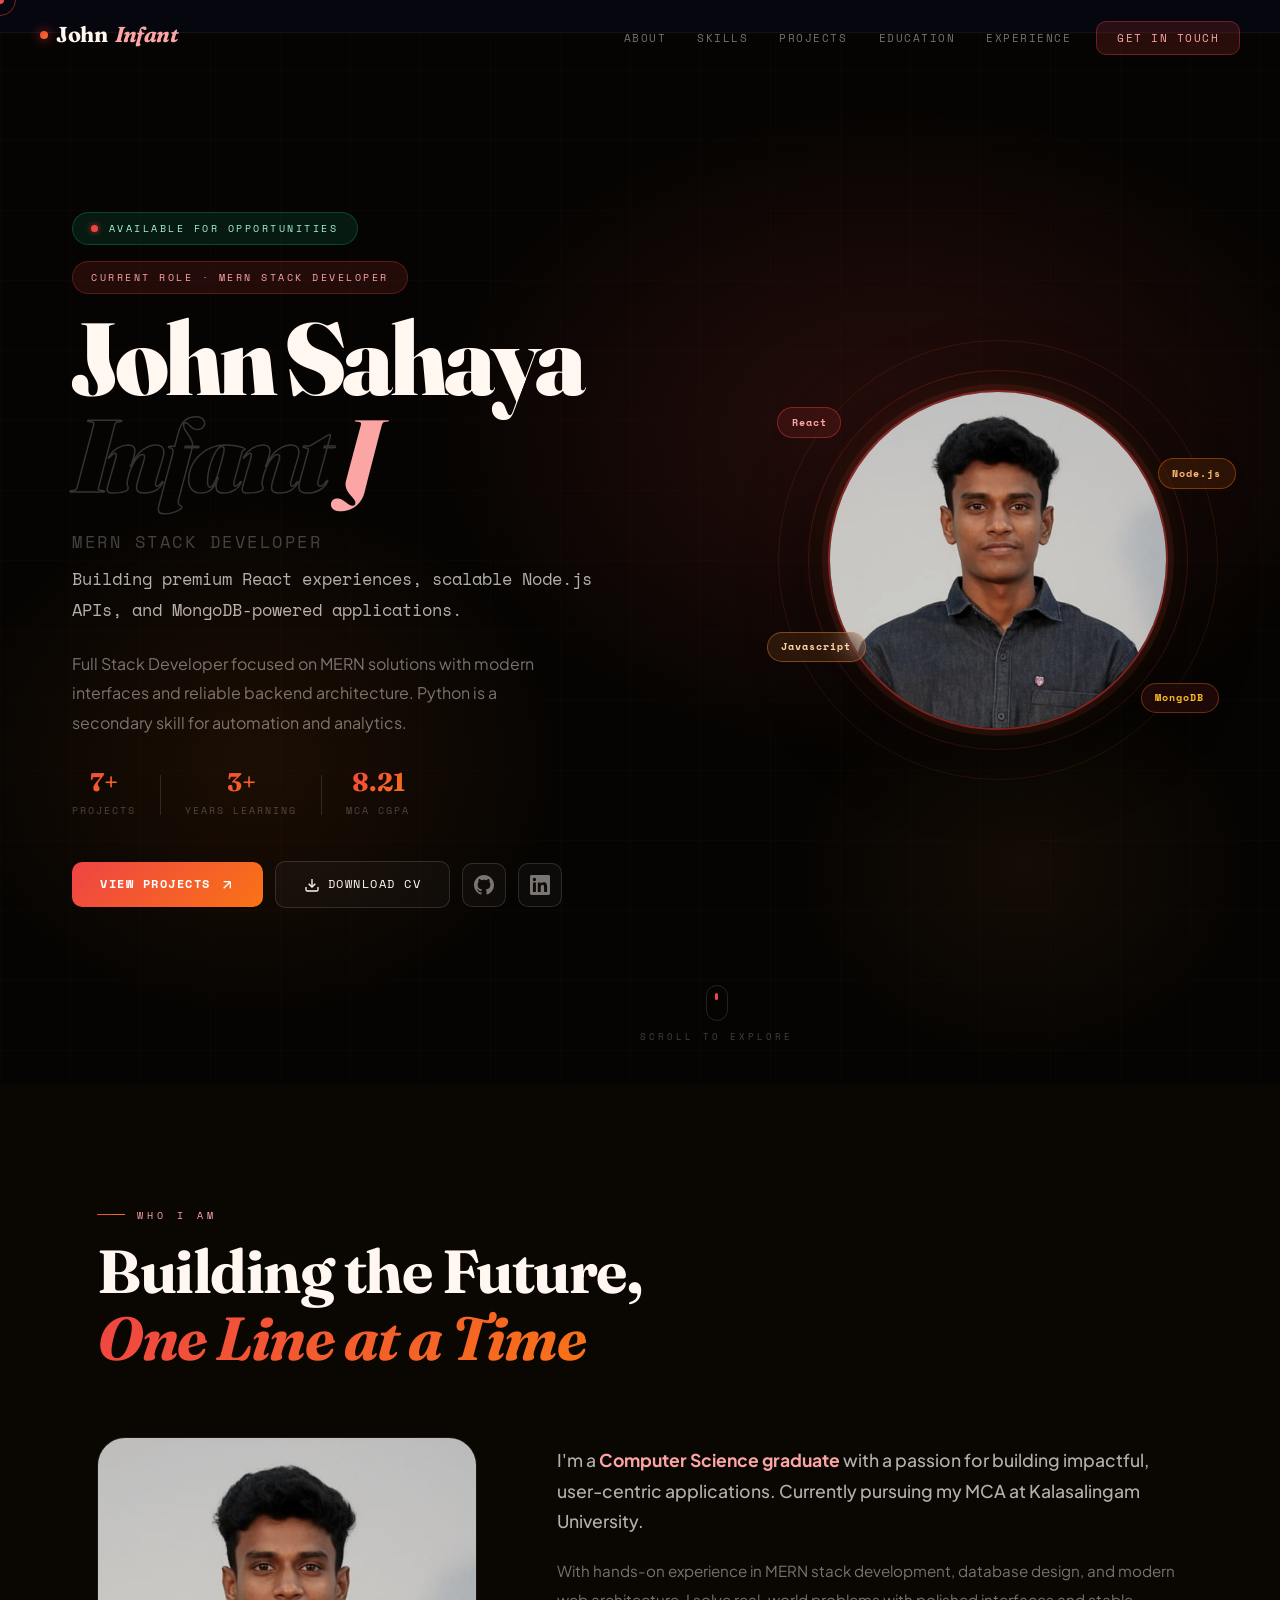
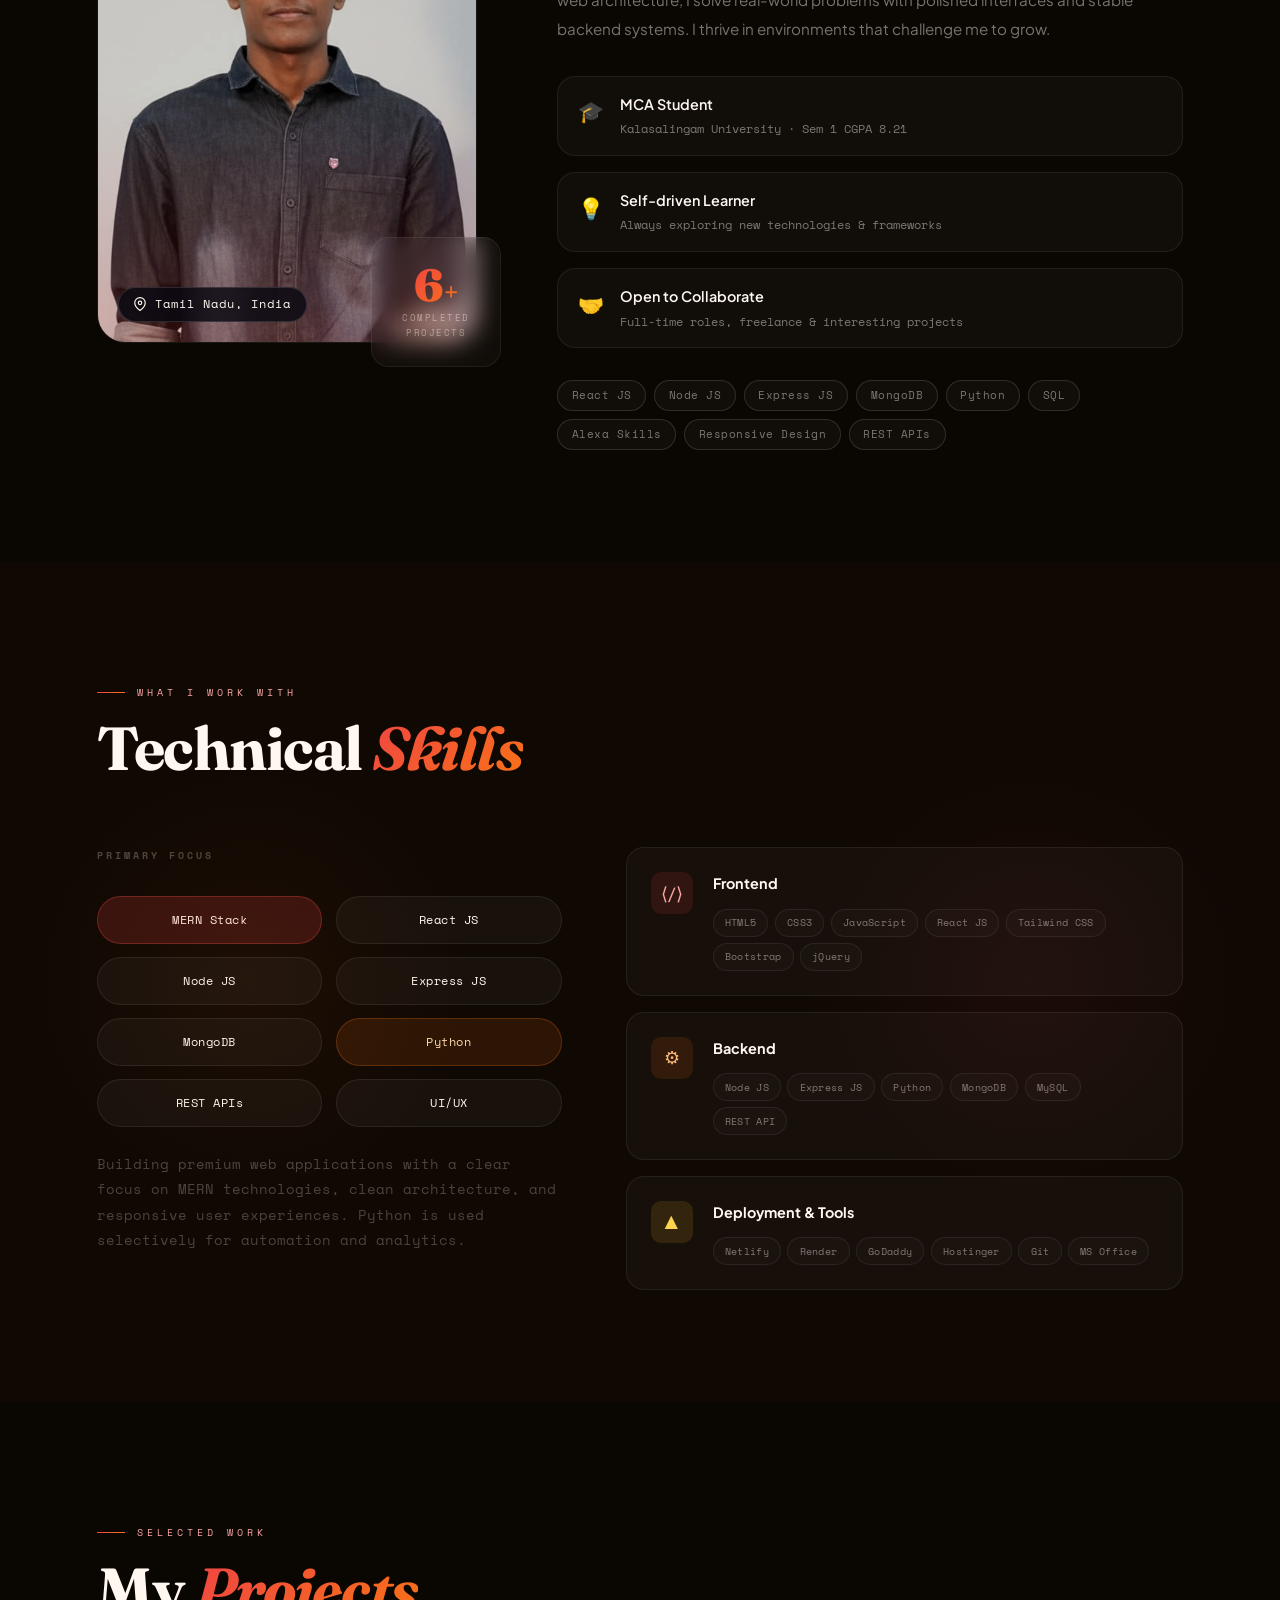
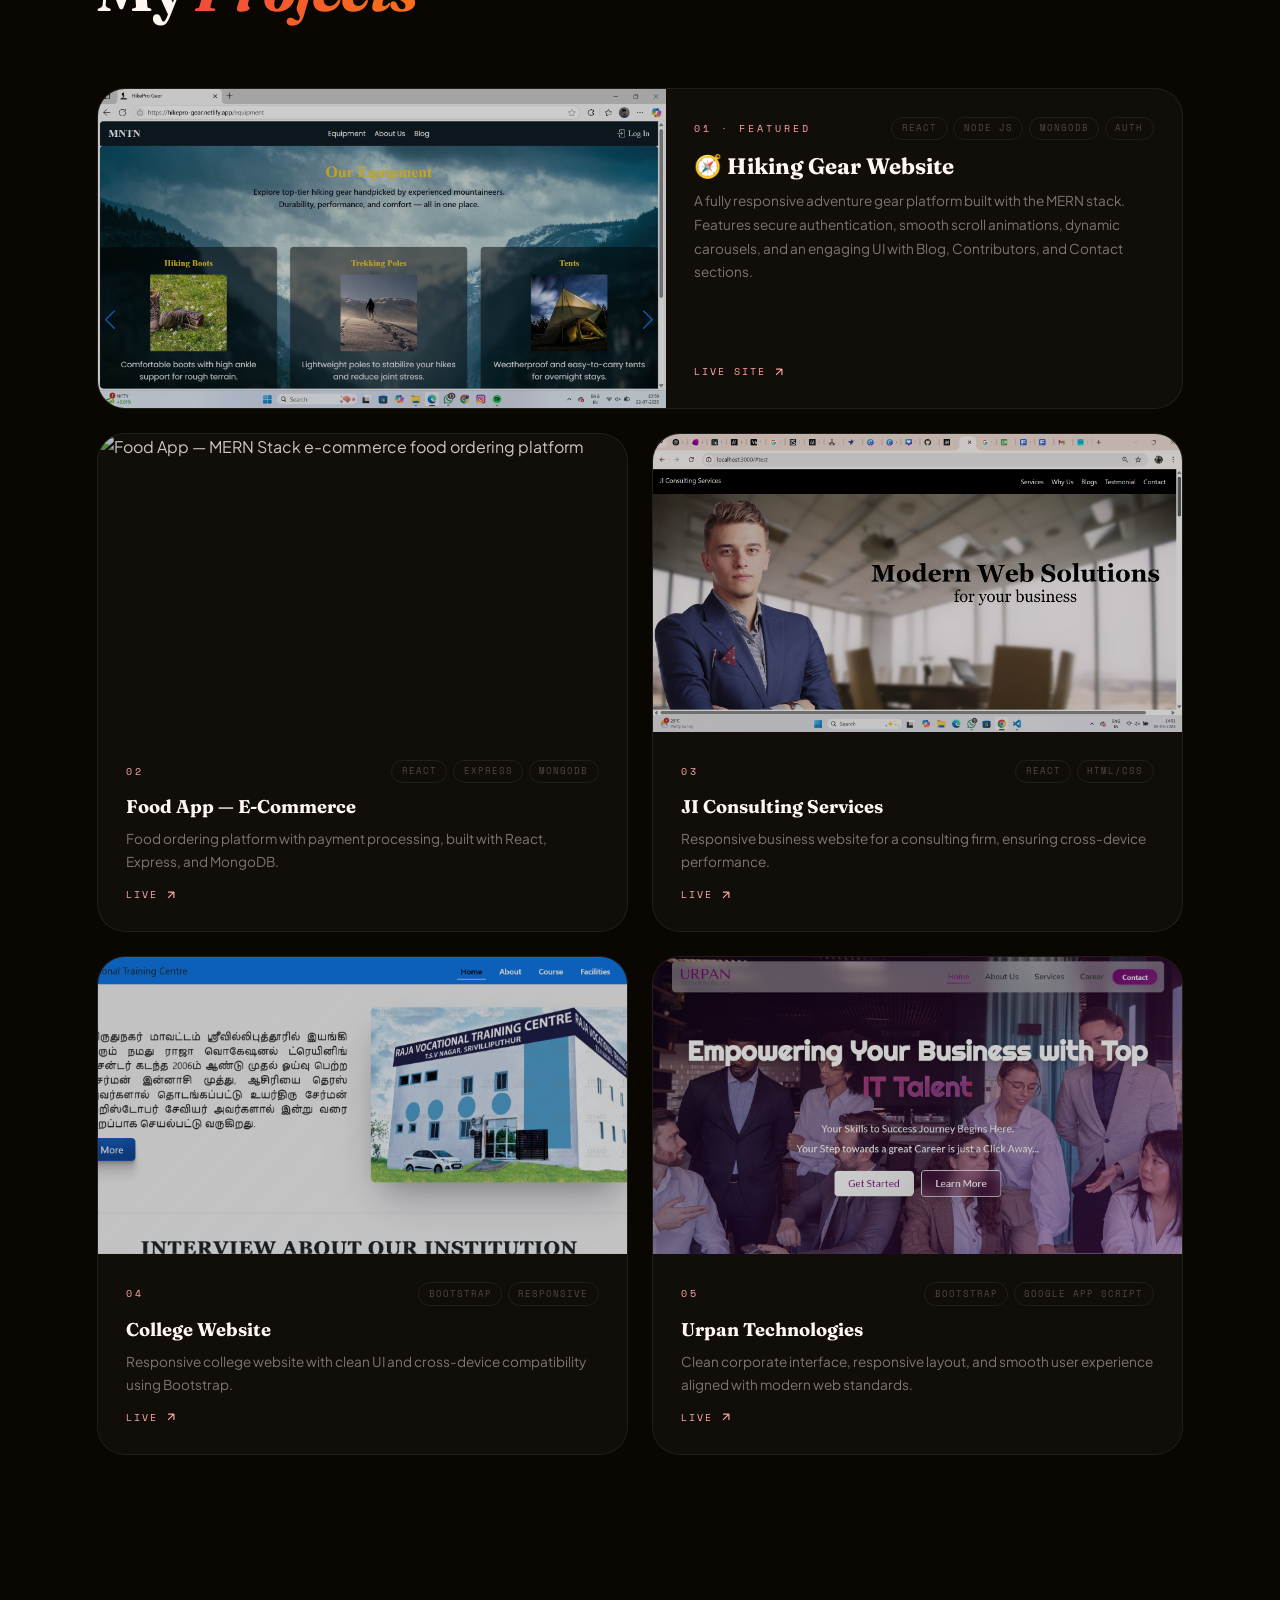
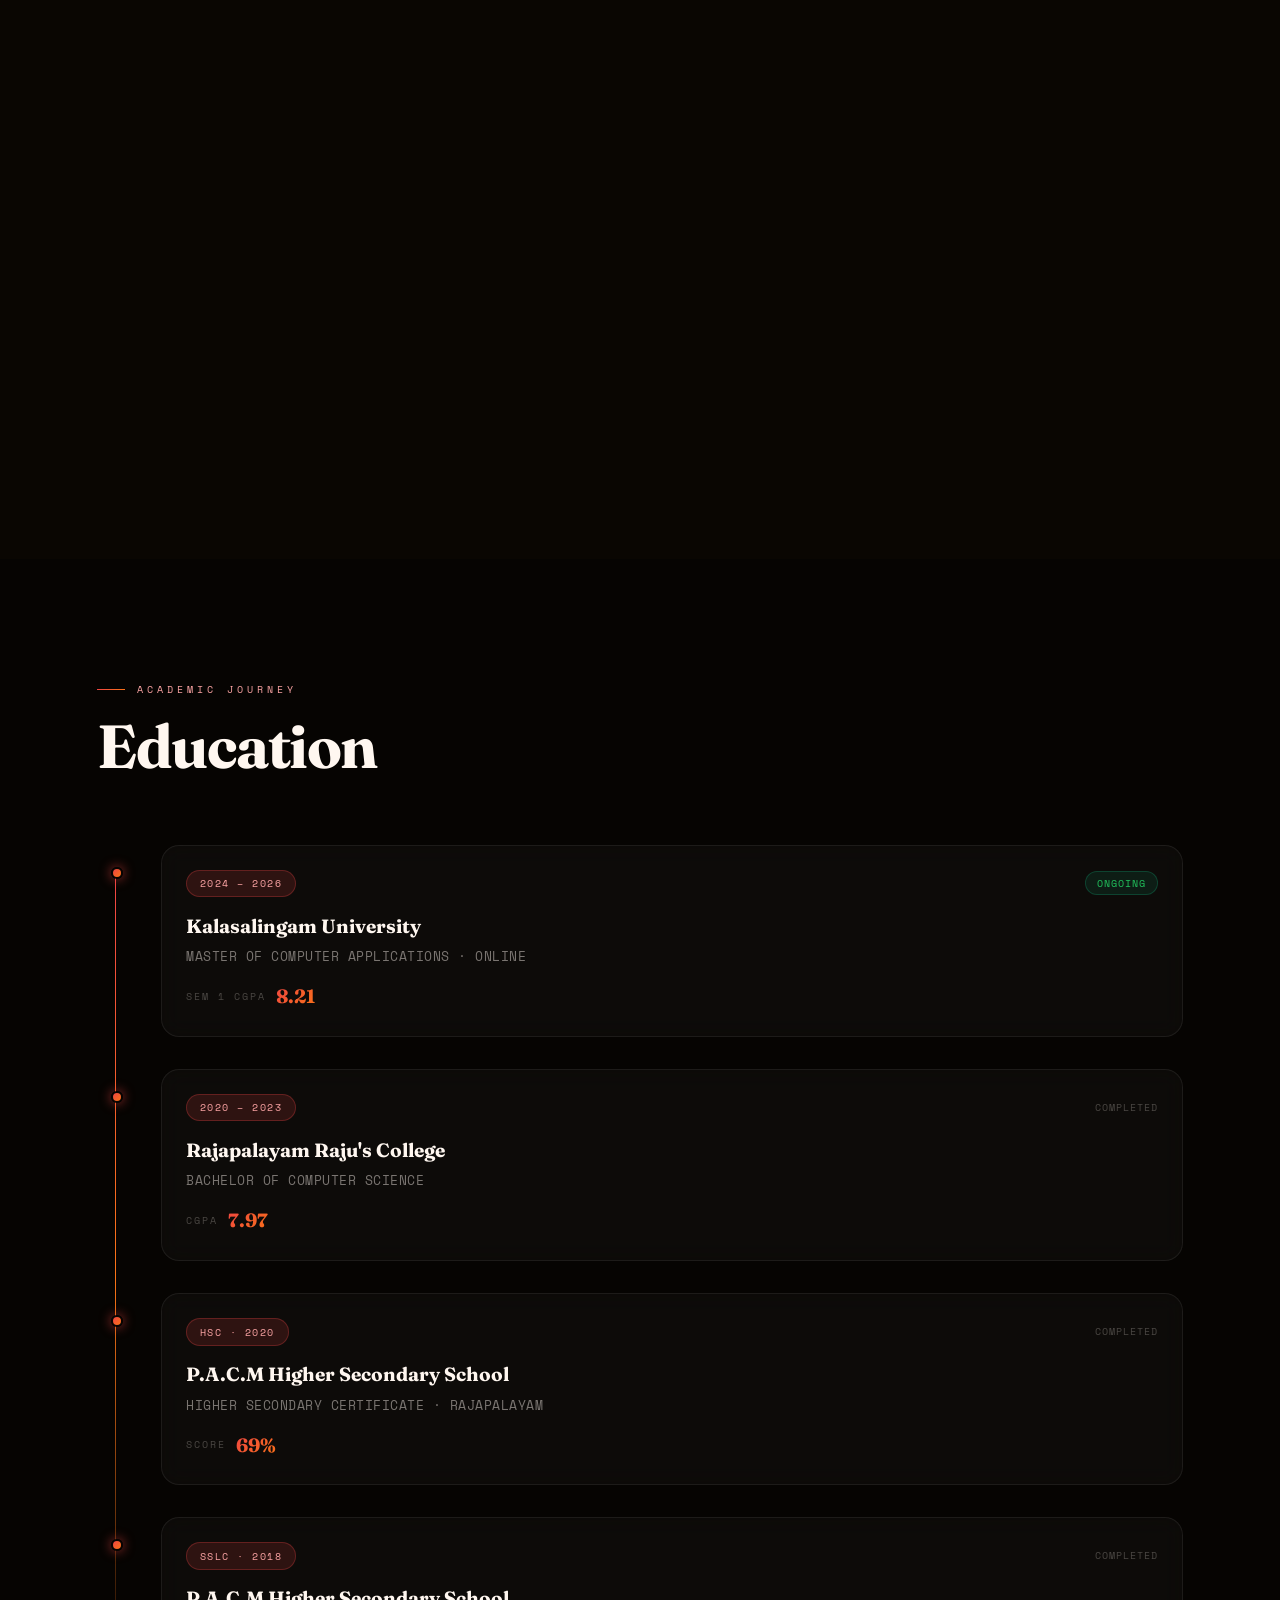
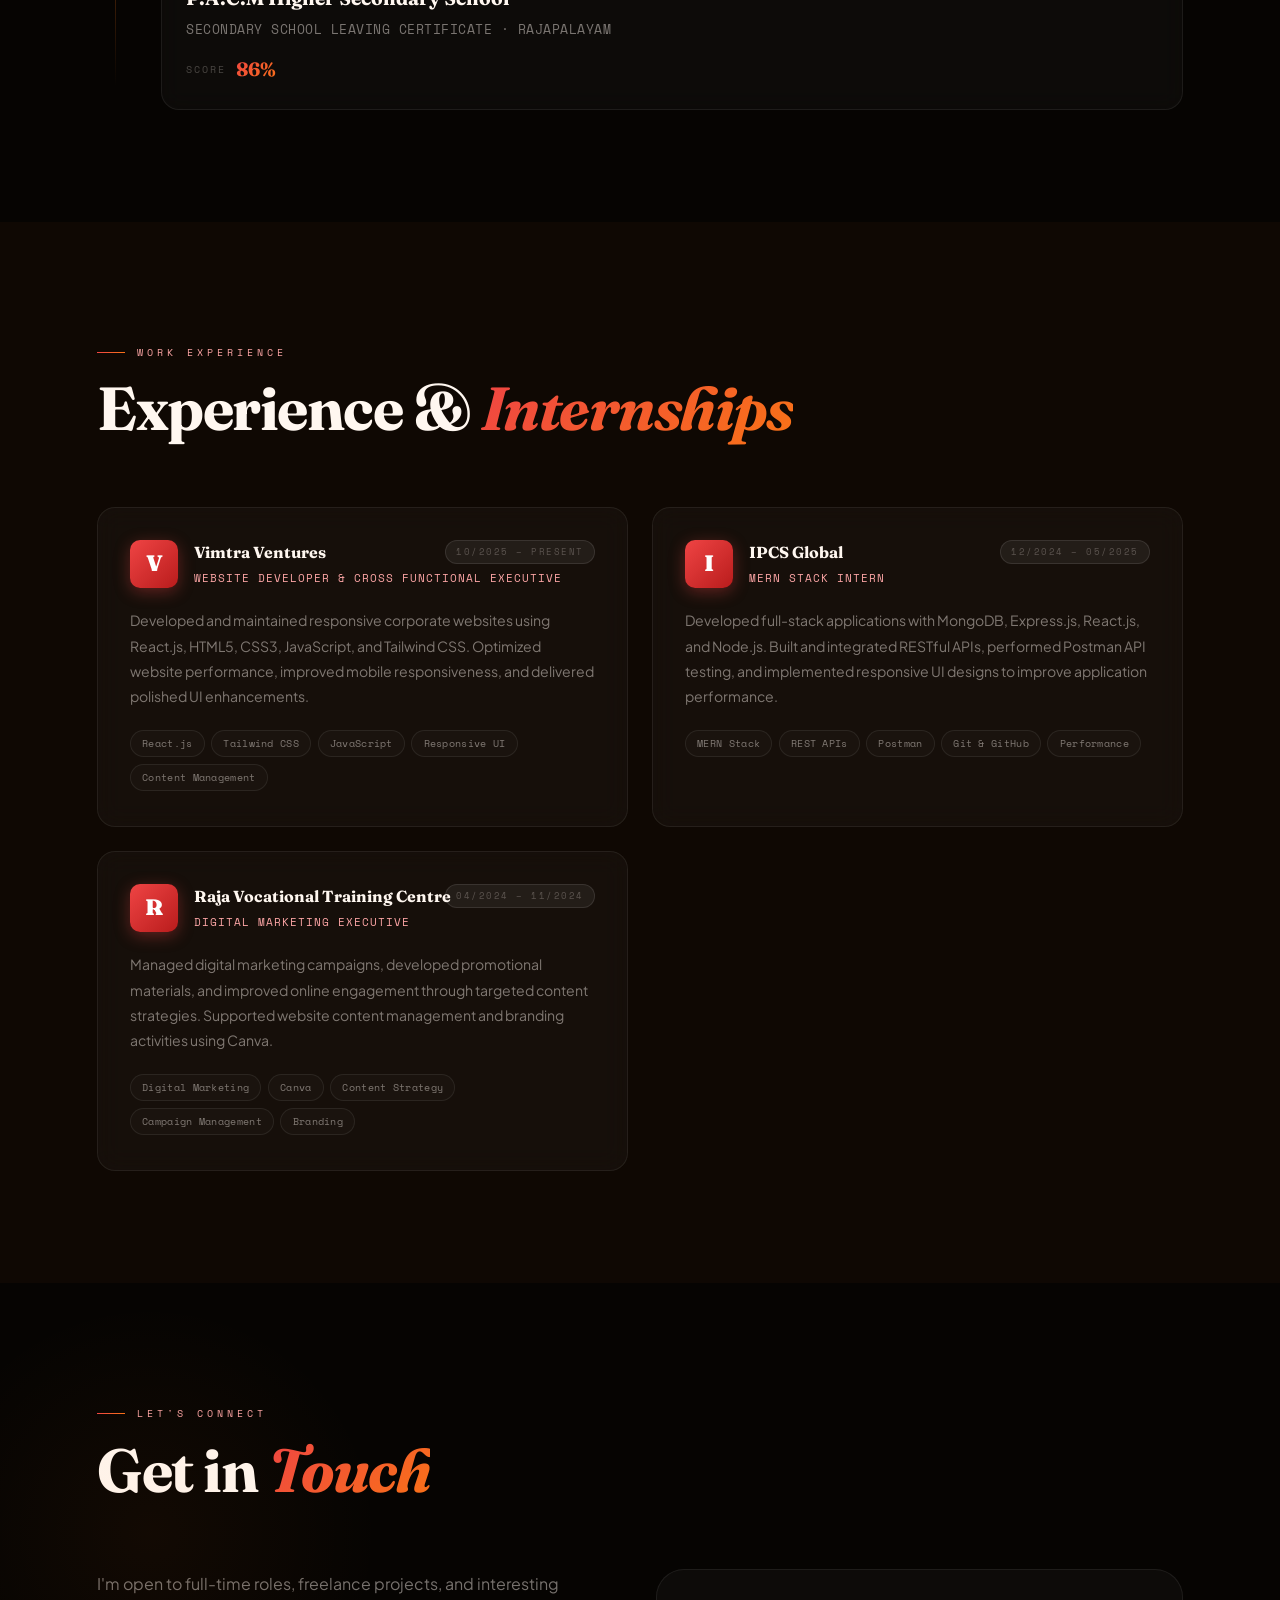
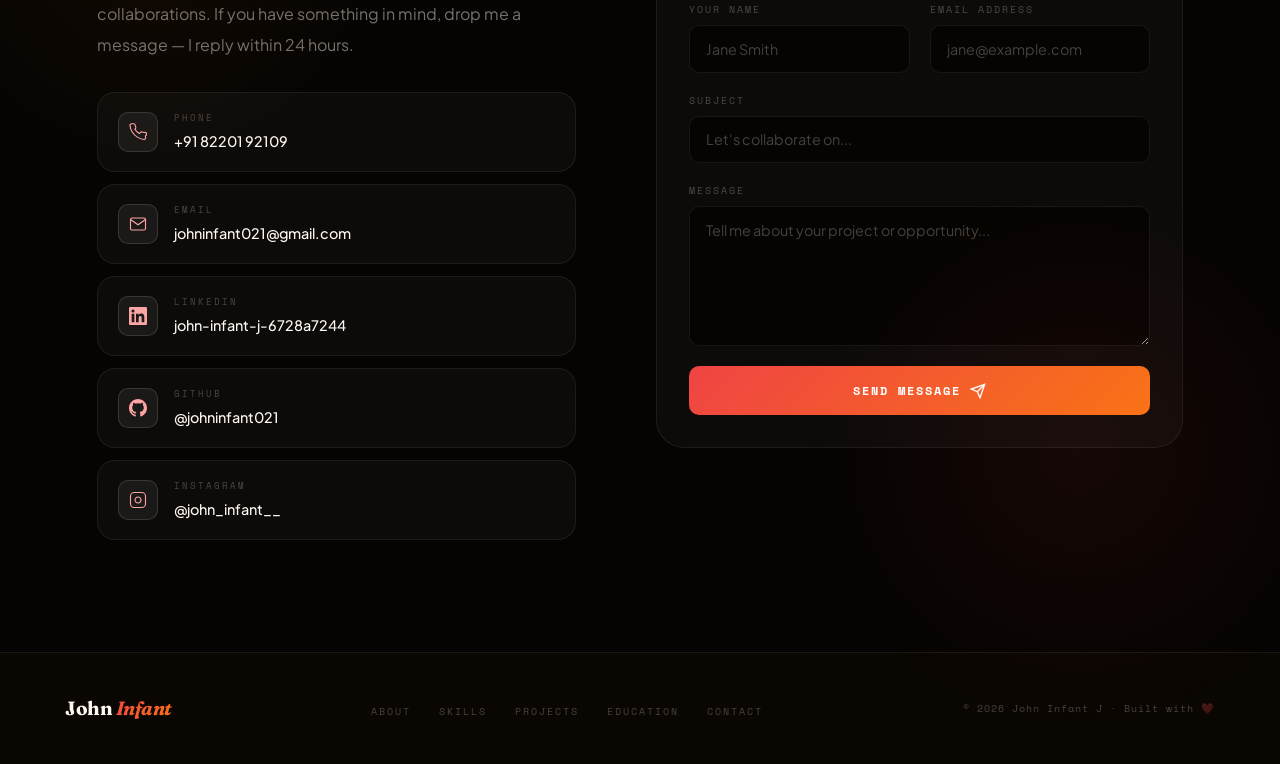
==== commit c8f7d9f1: "Add files via upload" ====
--- a/index.html
+++ b/index.html
@@ -6,9 +6,9 @@
   <meta name="viewport" content="width=device-width, initial-scale=1, maximum-scale=1" />
 
   <!-- ── Primary SEO ── -->
-  <title>John Sahaya Infant J | Full Stack Developer — MERN, Python, React</title>
-  <meta name="description" content="John Sahaya Infant J is a Full Stack Developer from Tamil Nadu, India, specialising in MERN Stack, Python, React, Node.js, and AI-powered web applications. Open to full-time roles and freelance projects." />
-  <meta name="keywords" content="John Infant, John Sahaya Infant, Full Stack Developer, MERN Stack, React Developer, Node.js Developer, Python Developer, MongoDB, Portfolio, Tamil Nadu, India, Web Developer" />
+  <title>John Sahaya Infant J | MERN Stack Developer</title>
+  <meta name="description" content="John Sahaya Infant J is a MERN Stack Developer from Tamil Nadu, India, specializing in React, Node.js, and MongoDB. Python is a secondary skill for analytics and automation." />
+  <meta name="keywords" content="John Infant, John Sahaya Infant, MERN Stack Developer, React Developer, Node.js Developer, MongoDB, Portfolio, Tamil Nadu, India, Web Developer" />
   <meta name="author" content="John Sahaya Infant J" />
   <meta name="robots" content="index, follow" />
   <meta name="theme-color" content="#8b5cf6" />
@@ -18,16 +18,16 @@
   <meta property="og:type" content="website" />
   <meta property="og:url" content="https://johninfant.dev/" />
   <meta property="og:title" content="John Sahaya Infant J | Full Stack Developer" />
-  <meta property="og:description" content="Full Stack Developer crafting scalable web applications with MERN stack, Python, AI integrations and modern databases. Based in Tamil Nadu, India." />
+  <meta property="og:description" content="MERN Stack Developer crafting scalable web applications with React, Node.js, and MongoDB. Python is a secondary skill for analytics and automation." />
   <meta property="og:image" content="./john pic.jpeg" />
-  <meta property="og:image:alt" content="John Sahaya Infant J — Full Stack Developer" />
+  <meta property="og:image:alt" content="John Sahaya Infant J — MERN Stack Developer" />
   <meta property="og:locale" content="en_IN" />
   <meta property="og:site_name" content="John Infant Portfolio" />
 
   <!-- ── Twitter / X Card ── -->
   <meta name="twitter:card" content="summary_large_image" />
-  <meta name="twitter:title" content="John Sahaya Infant J | Full Stack Developer" />
-  <meta name="twitter:description" content="Full Stack Developer specialising in MERN Stack, Python, React, and AI-powered web applications." />
+  <meta name="twitter:title" content="John Sahaya Infant J | MERN Stack Developer" />
+  <meta name="twitter:description" content="MERN Stack Developer with a focus on React, Node.js, and MongoDB. Python is a secondary skill for automation and analytics." />
   <meta name="twitter:image" content="./john pic.jpeg" />
 
   <!-- ── Structured Data (JSON-LD) ── -->
@@ -39,7 +39,7 @@
     "url": "https://johninfant.dev/",
     "image": "./john pic.jpeg",
     "jobTitle": "Full Stack Developer",
-    "description": "Full Stack Developer specialising in MERN Stack, Python, React, and AI-powered web applications.",
+    "description": "MERN Stack Developer specialising in React, Node.js, MongoDB, and modern web applications. Python is a secondary skill for analytics and automation.",
     "address": {
       "@type": "PostalAddress",
       "addressRegion": "Tamil Nadu",
@@ -62,7 +62,7 @@
         "name": "Rajapalayam Raju's College"
       }
     ],
-    "knowsAbout": ["React", "Node.js", "MongoDB", "Python", "Express.js", "JavaScript", "MERN Stack", "REST API", "Web Development"]
+    "knowsAbout": ["MERN Stack", "React", "Node.js", "MongoDB", "Express.js", "JavaScript", "REST API", "Web Development", "Python"]
   }
   </script>
 
@@ -131,9 +131,12 @@
 
       <!-- Left Content -->
       <div class="hero-left">
-        <div class="hero-badge">
+        <div class="hero-badge hero-status">
           <span class="badge-pulse"></span>
           Available for Opportunities
+        </div>
+        <div class="hero-badge hero-role-badge">
+          Current role · MERN Stack Developer
         </div>
 
         <h1 class="hero-name">
@@ -142,14 +145,13 @@
         </h1>
 
         <div class="hero-role">
-          <span class="role-prefix">I build</span>
-          <span class="typed-text" id="typedText"></span>
-          <span class="typed-cursor">|</span>
+          <span class="role-prefix">MERN Stack Developer</span>
+          <span class="role-detail">Building premium React experiences, scalable Node.js APIs, and MongoDB-powered applications.</span>
         </div>
 
         <p class="hero-desc">
-          Full Stack Developer crafting pixel-perfect, scalable web applications
-          with the MERN stack, Python & voice interfaces. Based in Tamil Nadu, India.
+          Full Stack Developer focused on MERN solutions with modern interfaces and reliable backend architecture.
+          Python is a secondary skill for automation and analytics.
         </p>
 
         <div class="hero-stats">
@@ -199,7 +201,7 @@
           <!-- Floating Tech Badges -->
           <div class="float-badge react">React</div>
           <div class="float-badge node">Node.js</div>
-          <div class="float-badge python">Python</div>
+          <div class="float-badge javascript">Javascript</div>
           <div class="float-badge mongo">MongoDB</div>
         </div>
       </div>
@@ -246,9 +248,9 @@
             user-centric applications. Currently pursuing my MCA at Kalasalingam University.
           </p>
           <p class="about-body">
-            With hands-on experience in Full Stack Development, Python, and Database Management,
-            I solve real-world problems — from MERN-stack e-commerce platforms to voice-assisted
-            Alexa skills. I thrive in environments that challenge me to grow.
+            With hands-on experience in MERN stack development, database design, and modern web architecture,
+            I solve real-world problems with polished interfaces and stable backend systems.
+            I thrive in environments that challenge me to grow.
           </p>
 
           <div class="about-highlights">
@@ -303,63 +305,23 @@
 
       <div class="skills-layout">
 
-        <!-- Skill Bars Column -->
+        <!-- Primary Stack Column -->
         <div class="skill-bars-col reveal" style="transition-delay:0.1s">
-          <h3 class="skill-col-title">Proficiency</h3>
-
-          <div class="skill-bar-item" data-pct="88">
-            <div class="skill-bar-label">
-              <span>React JS</span><span class="skill-pct">88%</span>
-            </div>
-            <div class="skill-bar-track">
-              <div class="skill-bar-fill" data-width="88"></div>
-            </div>
-          </div>
-
-          <div class="skill-bar-item" data-pct="82">
-            <div class="skill-bar-label">
-              <span>Node JS / Express</span><span class="skill-pct">82%</span>
-            </div>
-            <div class="skill-bar-track">
-              <div class="skill-bar-fill" data-width="82"></div>
-            </div>
-          </div>
-
-          <div class="skill-bar-item" data-pct="78">
-            <div class="skill-bar-label">
-              <span>MongoDB</span><span class="skill-pct">78%</span>
-            </div>
-            <div class="skill-bar-track">
-              <div class="skill-bar-fill" data-width="78"></div>
-            </div>
-          </div>
-
-          <div class="skill-bar-item" data-pct="80">
-            <div class="skill-bar-label">
-              <span>Python</span><span class="skill-pct">80%</span>
-            </div>
-            <div class="skill-bar-track">
-              <div class="skill-bar-fill" data-width="80"></div>
-            </div>
-          </div>
-
-          <div class="skill-bar-item" data-pct="85">
-            <div class="skill-bar-label">
-              <span>HTML / CSS / JS</span><span class="skill-pct">85%</span>
-            </div>
-            <div class="skill-bar-track">
-              <div class="skill-bar-fill" data-width="85"></div>
-            </div>
-          </div>
-
-          <div class="skill-bar-item" data-pct="70">
-            <div class="skill-bar-label">
-              <span>SQL / Databases</span><span class="skill-pct">70%</span>
-            </div>
-            <div class="skill-bar-track">
-              <div class="skill-bar-fill" data-width="70"></div>
-            </div>
-          </div>
+          <h3 class="skill-col-title">Primary Focus</h3>
+          <div class="skill-pill-grid">
+            <span class="skill-pill skill-primary">MERN Stack</span>
+            <span class="skill-pill">React JS</span>
+            <span class="skill-pill">Node JS</span>
+            <span class="skill-pill">Express JS</span>
+            <span class="skill-pill">MongoDB</span>
+            <span class="skill-pill skill-secondary">Python</span>
+            <span class="skill-pill">REST APIs</span>
+            <span class="skill-pill">UI/UX</span>
+          </div>
+          <p class="skill-description">
+            Building premium web applications with a clear focus on MERN technologies, clean architecture,
+            and responsive user experiences. Python is used selectively for automation and analytics.
+          </p>
         </div>
 
         <!-- Skill Cards Column -->
@@ -556,7 +518,7 @@
           <div class="project-media">
             <img src="./Insight Intelli.png" alt="Insight Intelli — AI-powered analytics intelligence dashboard" loading="lazy" />
             <div class="project-media-overlay">
-              <a href="#" target="_blank" class="project-visit-btn">
+              <a href="https://insightintelli.com" target="_blank" class="project-visit-btn">
                 View Project
                 <svg width="14" height="14" viewBox="0 0 24 24" fill="none" stroke="currentColor" stroke-width="2"><path d="M7 17L17 7M17 7H7M17 7v10"/></svg>
               </a>
@@ -716,44 +678,70 @@
 
         <div class="exp-card glass-card reveal" style="transition-delay:0.1s">
           <div class="exp-header">
-            <div class="exp-company-logo">U</div>
+            <div class="exp-company-logo">V</div>
             <div>
-              <h3 class="exp-company">Urpan Technologies</h3>
-              <p class="exp-role">Web Developer Intern</p>
-            </div>
-            <span class="exp-type">Internship</span>
+              <h3 class="exp-company">Vimtra Ventures</h3>
+              <p class="exp-role">Website Developer & Cross Functional Executive</p>
+            </div>
+            <span class="exp-type">10/2025 – Present</span>
           </div>
           <p class="exp-desc">
-            Designed and developed the complete company website (urpantech.com) using Bootstrap
-            and Google App Script. Delivered a clean corporate interface with responsive design
-            and integrated contact form handling.
+            Developed and maintained responsive corporate websites using React.js, HTML5, CSS3,
+            JavaScript, and Tailwind CSS. Optimized website performance, improved mobile responsiveness,
+            and delivered polished UI enhancements.
           </p>
           <div class="exp-tech-list">
-            <span class="chip">Bootstrap</span>
-            <span class="chip">Google App Script</span>
-            <span class="chip">Responsive Design</span>
+            <span class="chip">React.js</span>
+            <span class="chip">Tailwind CSS</span>
+            <span class="chip">JavaScript</span>
+            <span class="chip">Responsive UI</span>
+            <span class="chip">Content Management</span>
           </div>
         </div>
 
         <div class="exp-card glass-card reveal" style="transition-delay:0.2s">
           <div class="exp-header">
-            <div class="exp-company-logo alexa-logo">A</div>
+            <div class="exp-company-logo">I</div>
             <div>
-              <h3 class="exp-company">Amazon Alexa Skills Kit</h3>
-              <p class="exp-role">Voice Application Developer</p>
-            </div>
-            <span class="exp-type">Project</span>
+              <h3 class="exp-company">IPCS Global</h3>
+              <p class="exp-role">MERN Stack Intern</p>
+            </div>
+            <span class="exp-type">12/2024 – 05/2025</span>
           </div>
           <p class="exp-desc">
-            Built a voice-assisted Alexa skill for RRC (Rajapalayam Raju's College) using Python
-            and the Alexa Skills Kit SDK. Enabled hands-free access to institutional information
-            through natural language processing.
+            Developed full-stack applications with MongoDB, Express.js, React.js, and Node.js.
+            Built and integrated RESTful APIs, performed Postman API testing, and implemented
+            responsive UI designs to improve application performance.
           </p>
           <div class="exp-tech-list">
-            <span class="chip">Python</span>
-            <span class="chip">Alexa SDK</span>
-            <span class="chip">AWS Lambda</span>
-            <span class="chip">NLP</span>
+            <span class="chip">MERN Stack</span>
+            <span class="chip">REST APIs</span>
+            <span class="chip">Postman</span>
+            <span class="chip">Git & GitHub</span>
+            <span class="chip">Performance</span>
+          </div>
+        </div>
+
+        <div class="exp-card glass-card reveal" style="transition-delay:0.3s">
+          <div class="exp-header">
+            <div class="exp-company-logo">R</div>
+            <div>
+              <h3 class="exp-company">Raja Vocational Training Centre</h3>
+              <p class="exp-role">Digital Marketing Executive</p>
+            </div>
+            <span class="exp-type">04/2024 – 11/2024</span>
+          </div>
+          <p class="exp-desc">
+            Managed digital marketing campaigns, developed promotional materials, and improved online
+            engagement through targeted content strategies. Supported website content management
+            and branding activities using Canva.
+          </p>
+          <div class="exp-tech-list">
+            <span class="chip">Digital Marketing</span>
+            <span class="chip">Canva</span>
+            <span class="chip">Content Strategy</span>
+            <span class="chip">Campaign Management</span>
+            <span class="chip">Branding</span>
           </div>
         </div>
 
@@ -985,34 +973,36 @@
     });
 
     /* ── Typing Effect ──────────────────────── */
-    const texts = [
-      'MERN Stack Apps.',
-      'Scalable APIs.',
-      'Voice Interfaces.',
-      'Beautiful UIs.',
-      'Real Solutions.'
-    ];
-    let textIndex = 0, charIndex = 0, isDeleting = false;
     const typedEl = document.getElementById('typedText');
-
-    function typeEffect() {
-      const current = texts[textIndex];
-      if (isDeleting) {
-        typedEl.textContent = current.substring(0, charIndex--);
-      } else {
-        typedEl.textContent = current.substring(0, charIndex++);
+    if (typedEl) {
+      const texts = [
+        'MERN Stack Apps.',
+        'Scalable APIs.',
+        'Beautiful UIs.',
+        'Reliable Backend.',
+        'Real Solutions.'
+      ];
+      let textIndex = 0, charIndex = 0, isDeleting = false;
+
+      function typeEffect() {
+        const current = texts[textIndex];
+        if (isDeleting) {
+          typedEl.textContent = current.substring(0, charIndex--);
+        } else {
+          typedEl.textContent = current.substring(0, charIndex++);
+        }
+        let delay = isDeleting ? 60 : 100;
+        if (!isDeleting && charIndex === current.length + 1) {
+          delay = 1800; isDeleting = true;
+        } else if (isDeleting && charIndex === 0) {
+          isDeleting = false;
+          textIndex = (textIndex + 1) % texts.length;
+          delay = 400;
+        }
+        setTimeout(typeEffect, delay);
       }
-      let delay = isDeleting ? 60 : 100;
-      if (!isDeleting && charIndex === current.length + 1) {
-        delay = 1800; isDeleting = true;
-      } else if (isDeleting && charIndex === 0) {
-        isDeleting = false;
-        textIndex = (textIndex + 1) % texts.length;
-        delay = 400;
-      }
-      setTimeout(typeEffect, delay);
+      setTimeout(typeEffect, 800);
     }
-    setTimeout(typeEffect, 800);
 
     /* ── Navbar Scroll ──────────────────────── */
     const navbar = document.getElementById('navbar');
--- a/John_Portfolio.css
+++ b/John_Portfolio.css
@@ -1,6 +1,6 @@
 /* ============================================================
    JOHN INFANT — MODERN PORTFOLIO CSS 2026
-   Theme: Deep Space · Violet/Cyan Neon · Premium Glassmorphism
+   Theme: Ember Dark · Red/Orange Neon · Premium Glassmorphism
    ============================================================ */
 
 @import url('https://fonts.googleapis.com/css2?family=Plus+Jakarta+Sans:ital,wght@0,200;0,300;0,400;0,500;0,600;0,700;0,800;1,300&family=Space+Mono:ital,wght@0,400;0,700;1,400&family=Fraunces:ital,opsz,wght@0,9..144,300;0,9..144,700;0,9..144,900;1,9..144,700&display=swap');
@@ -14,9 +14,9 @@
 
 :root {
   /* Backgrounds */
-  --bg:          #04040a;
-  --bg2:         #07070f;
-  --bg3:         #0a0a16;
+  --bg:          #060402;
+  --bg2:         #0a0602;
+  --bg3:         #0f0803;
   --surface:     rgba(255,255,255,0.03);
   --surface2:    rgba(255,255,255,0.06);
   --surface3:    rgba(255,255,255,0.09);
@@ -24,28 +24,28 @@
   /* Borders */
   --border:      rgba(255,255,255,0.07);
   --border2:     rgba(255,255,255,0.13);
-  --border3:     rgba(255,255,255,0.2);
-
-  /* Brand Colors */
-  --violet:      #8b5cf6;
-  --violet-dim:  rgba(139,92,246,0.15);
-  --violet-glow: rgba(139,92,246,0.08);
-  --violet-light:#a78bfa;
-  --cyan:        #06b6d4;
-  --cyan-dim:    rgba(6,182,212,0.12);
-  --pink:        #ec4899;
-  --emerald:     #10b981;
+  --border3:     rgba(255,255,255,0.22);
+
+  /* Brand Colors — Ember Red & Orange */
+  --violet:      #ef4444;
+  --violet-dim:  rgba(239,68,68,0.15);
+  --violet-glow: rgba(239,68,68,0.08);
+  --violet-light:#fca5a5;
+  --cyan:        #f97316;
+  --cyan-dim:    rgba(249,115,22,0.12);
+  --pink:        #fb923c;
+  --emerald:     #22c55e;
 
   /* Gradients */
   --grad-primary: linear-gradient(135deg, var(--violet), var(--cyan));
-  --grad-violet:  linear-gradient(135deg, #8b5cf6, #6d28d9);
-  --grad-hero:    linear-gradient(135deg, rgba(139,92,246,0.2), rgba(6,182,212,0.1));
+  --grad-violet:  linear-gradient(135deg, #ef4444, #b91c1c);
+  --grad-hero:    linear-gradient(135deg, rgba(239,68,68,0.2), rgba(249,115,22,0.1));
 
   /* Text */
-  --text:        #f1f0ff;
-  --text2:       rgba(241,240,255,0.7);
-  --muted:       rgba(241,240,255,0.45);
-  --muted2:      rgba(241,240,255,0.25);
+  --text:        #fff7f0;
+  --text2:       rgba(255,247,240,0.7);
+  --muted:       rgba(255,247,240,0.45);
+  --muted2:      rgba(255,247,240,0.25);
 
   /* Typography */
   --sans:   'Plus Jakarta Sans', sans-serif;
@@ -105,7 +105,7 @@
 .cursor-ring {
   width: 32px; height: 32px;
   border-radius: 50%;
-  border: 1.5px solid rgba(139,92,246,0.5);
+  border: 1.5px solid rgba(239,68,68,0.5);
   position: fixed;
   top: 0; left: 0;
   pointer-events: none;
@@ -115,14 +115,14 @@
 }
 .cursor-ring.ring-hover {
   width: 48px; height: 48px;
-  border-color: rgba(6,182,212,0.5);
+  border-color: rgba(249,115,22,0.5);
 }
 
 /* ── SCROLLBAR ────────────────────────────────────────────── */
 ::-webkit-scrollbar { width: 4px; }
-::-webkit-scrollbar-track { background: var(--bg); }
+::-webkit-scrollbar-track { background: var(--bg2); }
 ::-webkit-scrollbar-thumb {
-  background: linear-gradient(to bottom, var(--violet), var(--cyan));
+  background: linear-gradient(to bottom, #ef4444, #f97316);
   border-radius: 2px;
 }
 
@@ -141,10 +141,10 @@
   transition: background 0.4s, backdrop-filter 0.4s, border-color 0.4s, box-shadow 0.4s;
 }
 .navbar.scrolled {
-  background: rgba(4,4,10,0.9);
+  background: rgba(6,4,2,0.92);
   backdrop-filter: blur(24px) saturate(180%);
   border-color: var(--border);
-  box-shadow: 0 1px 40px rgba(139,92,246,0.04);
+  box-shadow: 0 1px 40px rgba(239,68,68,0.05);
 }
 .nav-inner {
   width: 100%;
@@ -169,14 +169,14 @@
   width: 8px; height: 8px;
   border-radius: 50%;
   background: var(--grad-primary);
-  box-shadow: 0 0 12px var(--violet);
+  box-shadow: 0 0 12px rgba(239,68,68,0.8);
   animation: pulse 2.5s infinite;
 }
 .brand-accent { color: var(--violet-light); font-style: italic; }
 
 @keyframes pulse {
-  0%,100% { box-shadow: 0 0 6px var(--violet); }
-  50%      { box-shadow: 0 0 18px var(--violet), 0 0 30px rgba(139,92,246,0.3); }
+  0%,100% { box-shadow: 0 0 6px rgba(239,68,68,0.8); }
+  50%      { box-shadow: 0 0 18px rgba(239,68,68,0.9), 0 0 30px rgba(249,115,22,0.4); }
 }
 
 .nav-links {
@@ -221,7 +221,7 @@
   text-transform: uppercase;
   padding: 0.5rem 1.25rem;
   background: var(--violet-dim);
-  border: 1px solid rgba(139,92,246,0.35);
+  border: 1px solid rgba(239,68,68,0.35);
   color: var(--violet-light);
   border-radius: var(--radius);
   text-decoration: none;
@@ -232,7 +232,7 @@
   background: var(--violet);
   color: white;
   border-color: var(--violet);
-  box-shadow: 0 0 24px rgba(139,92,246,0.35);
+  box-shadow: 0 0 24px rgba(239,68,68,0.4);
 }
 
 /* Hamburger */
@@ -379,9 +379,9 @@
   position: absolute;
   inset: 0;
   background:
-    radial-gradient(ellipse 60% 50% at 70% 40%, rgba(139,92,246,0.12) 0%, transparent 60%),
-    radial-gradient(ellipse 40% 40% at 20% 70%, rgba(6,182,212,0.08) 0%, transparent 60%),
-    radial-gradient(ellipse 30% 30% at 80% 80%, rgba(236,72,153,0.05) 0%, transparent 60%);
+    radial-gradient(ellipse 60% 50% at 70% 40%, rgba(239,68,68,0.14) 0%, transparent 60%),
+    radial-gradient(ellipse 40% 40% at 20% 70%, rgba(249,115,22,0.09) 0%, transparent 60%),
+    radial-gradient(ellipse 30% 30% at 80% 80%, rgba(251,146,60,0.06) 0%, transparent 60%);
   pointer-events: none;
 }
 
@@ -391,8 +391,8 @@
   position: absolute;
   inset: 0;
   background-image:
-    linear-gradient(rgba(139,92,246,0.025) 1px, transparent 1px),
-    linear-gradient(90deg, rgba(139,92,246,0.025) 1px, transparent 1px);
+    linear-gradient(rgba(239,68,68,0.025) 1px, transparent 1px),
+    linear-gradient(90deg, rgba(239,68,68,0.025) 1px, transparent 1px);
   background-size: 70px 70px;
   animation: gridMove 25s linear infinite;
   pointer-events: none;
@@ -426,19 +426,30 @@
   letter-spacing: 2.5px;
   text-transform: uppercase;
   color: var(--violet-light);
-  border: 1px solid rgba(139,92,246,0.3);
-  background: rgba(139,92,246,0.07);
+  border: 1px solid rgba(239,68,68,0.3);
+  background: rgba(239,68,68,0.07);
   padding: 0.45rem 1.15rem;
   border-radius: 100px;
-  margin-bottom: 1.75rem;
+  margin-bottom: 1rem;
   width: fit-content;
   animation: fadeDown 0.6s ease both;
+}
+.hero-status {
+  background: rgba(16,185,129,0.12);
+  color: #a7f3d0;
+  border-color: rgba(16,185,129,0.28);
+}
+.hero-role-badge {
+  background: rgba(239,68,68,0.12);
+  color: var(--violet-light);
+  border-color: rgba(239,68,68,0.28);
 }
 .badge-pulse {
   width: 7px; height: 7px;
   border-radius: 50%;
   background: var(--violet);
   animation: pulse 2s infinite;
+  box-shadow: 0 0 6px rgba(239,68,68,0.8);
 }
 
 .hero-name {
@@ -464,27 +475,20 @@
 
 .hero-role {
   display: flex;
-  align-items: center;
-  gap: 0.6rem;
-  font-family: var(--mono);
-  font-size: clamp(0.9rem, 2vw, 1.15rem);
+  flex-direction: column;
+  align-items: flex-start;
+  gap: 0.55rem;
+  font-family: var(--mono);
+  font-size: clamp(0.9rem, 2vw, 1.05rem);
   color: var(--muted);
   margin-bottom: 1.5rem;
   animation: fadeUp 0.7s 0.2s ease both;
 }
-.role-prefix { color: var(--muted2); }
-.typed-text {
-  color: var(--cyan);
-  font-weight: 700;
-  min-width: 1ch;
-}
-.typed-cursor {
-  color: var(--violet);
-  animation: blink 0.9s step-end infinite;
-}
-@keyframes blink {
-  0%,100% { opacity: 1; }
-  50%      { opacity: 0; }
+.role-prefix { color: var(--muted2); text-transform: uppercase; letter-spacing: 0.15em; }
+.role-detail {
+  max-width: 560px;
+  color: var(--text2);
+  line-height: 1.8;
 }
 
 .hero-desc {
@@ -566,7 +570,7 @@
 }
 .btn-primary:hover {
   transform: translateY(-3px);
-  box-shadow: 0 12px 40px rgba(139,92,246,0.4), 0 4px 12px rgba(6,182,212,0.2);
+  box-shadow: 0 12px 40px rgba(239,68,68,0.45), 0 4px 12px rgba(249,115,22,0.25);
   color: white;
   text-decoration: none;
 }
@@ -610,10 +614,10 @@
 }
 .btn-icon:hover {
   color: var(--violet-light);
-  border-color: rgba(139,92,246,0.4);
+  border-color: rgba(239,68,68,0.4);
   background: var(--violet-dim);
   transform: translateY(-3px);
-  box-shadow: 0 8px 24px rgba(139,92,246,0.2);
+  box-shadow: 0 8px 24px rgba(239,68,68,0.25);
 }
 
 /* ── HERO RIGHT: Profile ──────────────────────────────────── */
@@ -633,7 +637,7 @@
   position: absolute;
   inset: -30px;
   border-radius: 50%;
-  background: radial-gradient(circle, rgba(139,92,246,0.25) 0%, transparent 65%);
+  background: radial-gradient(circle, rgba(239,68,68,0.28) 0%, rgba(249,115,22,0.12) 50%, transparent 70%);
   animation: glowPulse 4s ease-in-out infinite;
 }
 @keyframes glowPulse {
@@ -644,7 +648,7 @@
 .profile-ring {
   position: absolute;
   border-radius: 50%;
-  border: 1px solid rgba(139,92,246,0.2);
+  border: 1px solid rgba(239,68,68,0.22);
 }
 .ring-1 {
   inset: -20px;
@@ -652,7 +656,7 @@
 }
 .ring-2 {
   inset: -50px;
-  border-color: rgba(6,182,212,0.1);
+  border-color: rgba(249,115,22,0.12);
   animation: spinSlow 35s linear infinite reverse;
 }
 @keyframes spinSlow {
@@ -665,11 +669,11 @@
   inset: 0;
   border-radius: 50%;
   overflow: hidden;
-  border: 2px solid rgba(139,92,246,0.4);
+  border: 2px solid rgba(239,68,68,0.45);
   box-shadow:
-    0 0 0 6px rgba(139,92,246,0.08),
-    0 20px 80px rgba(0,0,0,0.6),
-    inset 0 0 80px rgba(139,92,246,0.08);
+    0 0 0 6px rgba(239,68,68,0.1),
+    0 20px 80px rgba(0,0,0,0.65),
+    inset 0 0 80px rgba(239,68,68,0.06);
 }
 .profile-img {
   width: 100%;
@@ -694,30 +698,30 @@
 }
 .float-badge.react {
   top: 5%; left: -15%;
-  background: rgba(6,182,212,0.12);
-  border-color: rgba(6,182,212,0.35);
-  color: var(--cyan);
+  background: rgba(239,68,68,0.12);
+  border-color: rgba(239,68,68,0.4);
+  color: #fca5a5;
   animation: floatA 4s ease-in-out infinite;
 }
 .float-badge.node {
   top: 20%; right: -20%;
-  background: rgba(16,185,129,0.12);
-  border-color: rgba(16,185,129,0.35);
-  color: var(--emerald);
+  background: rgba(249,115,22,0.12);
+  border-color: rgba(249,115,22,0.4);
+  color: #fdba74;
   animation: floatB 5s ease-in-out infinite;
 }
-.float-badge.python {
+.float-badge.javascript {
   bottom: 20%; left: -18%;
-  background: rgba(139,92,246,0.12);
-  border-color: rgba(139,92,246,0.35);
-  color: var(--violet-light);
+  background: rgba(251,146,60,0.12);
+  border-color: rgba(251,146,60,0.4);
+  color: #fed7aa;
   animation: floatC 4.5s ease-in-out infinite;
 }
 .float-badge.mongo {
   bottom: 5%; right: -15%;
-  background: rgba(236,72,153,0.1);
-  border-color: rgba(236,72,153,0.3);
-  color: var(--pink);
+  background: rgba(239,68,68,0.1);
+  border-color: rgba(249,115,22,0.35);
+  color: #fbbf24;
   animation: floatD 5.5s ease-in-out infinite;
 }
 @keyframes floatA { 0%,100%{transform:translateY(0)} 50%{transform:translateY(-8px)} }
@@ -762,7 +766,7 @@
   letter-spacing: 3px;
   text-transform: uppercase;
   color: var(--muted2);
-}
+}  
 
 /* ── KEYFRAMES ────────────────────────────────────────────── */
 @keyframes fadeDown {
@@ -809,7 +813,7 @@
   background: linear-gradient(
     to bottom,
     transparent 50%,
-    rgba(139,92,246,0.18) 100%
+    rgba(239,68,68,0.18) 100%
   );
 }
 .img-card-tag {
@@ -895,7 +899,7 @@
   transition: var(--trans);
 }
 .highlight-item:hover {
-  border-color: rgba(139,92,246,0.25);
+  border-color: rgba(239,68,68,0.25);
   background: var(--surface2);
 }
 .highlight-icon {
@@ -932,7 +936,7 @@
   transition: var(--trans);
 }
 .tag:hover {
-  border-color: rgba(139,92,246,0.4);
+  border-color: rgba(239,68,68,0.4);
   color: var(--violet-light);
   background: var(--violet-dim);
 }
@@ -948,7 +952,7 @@
   left: 0; top: 50%;
   transform: translateY(-50%);
   width: 500px; height: 500px;
-  background: radial-gradient(circle, rgba(6,182,212,0.05) 0%, transparent 65%);
+  background: radial-gradient(circle, rgba(249,115,22,0.06) 0%, transparent 65%);
   pointer-events: none;
 }
 #skills::after {
@@ -957,7 +961,7 @@
   right: 0; top: 50%;
   transform: translateY(-50%);
   width: 500px; height: 500px;
-  background: radial-gradient(circle, rgba(139,92,246,0.05) 0%, transparent 65%);
+  background: radial-gradient(circle, rgba(239,68,68,0.06) 0%, transparent 65%);
   pointer-events: none;
 }
 
@@ -977,41 +981,55 @@
   margin-bottom: 2rem;
 }
 
-.skill-bar-item {
-  margin-bottom: 1.75rem;
-}
-.skill-bar-label {
-  display: flex;
-  justify-content: space-between;
-  font-family: var(--mono);
-  font-size: 0.75rem;
-  color: var(--text2);
-  margin-bottom: 0.6rem;
-}
-.skill-pct { color: var(--violet-light); }
-.skill-bar-track {
-  height: 4px;
-  background: var(--surface2);
-  border-radius: 2px;
-  overflow: hidden;
-}
-.skill-bar-fill {
-  height: 100%;
-  width: 0;
-  background: var(--grad-primary);
-  border-radius: 2px;
-  transition: width 1.2s cubic-bezier(0.4, 0, 0.2, 1);
-  position: relative;
-}
-.skill-bar-fill::after {
-  content: '';
-  position: absolute;
-  top: 0; right: 0;
-  width: 4px; height: 100%;
-  background: white;
-  border-radius: 2px;
-  box-shadow: 0 0 8px var(--violet);
-  opacity: 0.8;
+.skill-pill-grid {
+  display: grid;
+  grid-template-columns: repeat(2, minmax(120px, 1fr));
+  gap: 0.85rem;
+  margin-bottom: 1.5rem;
+}
+.skill-pill {
+  display: inline-flex;
+  align-items: center;
+  justify-content: center;
+  padding: 0.8rem 1rem;
+  border-radius: 999px;
+  border: 1px solid rgba(255,255,255,0.08);
+  background: rgba(255,255,255,0.04);
+  color: var(--text);
+  font-family: var(--mono);
+  font-size: 0.78rem;
+  letter-spacing: 0.5px;
+  transition: transform 0.3s ease, background 0.3s ease;
+}
+.skill-pill:hover {
+  transform: translateY(-2px);
+  background: rgba(239,68,68,0.12);
+  border-color: rgba(239,68,68,0.28);
+}
+.skill-pill.skill-primary {
+  background: rgba(239,68,68,0.18);
+  border-color: rgba(239,68,68,0.32);
+  color: #ffe7e0;
+}
+.skill-pill.skill-secondary {
+  background: rgba(249,115,22,0.12);
+  border-color: rgba(249,115,22,0.26);
+  color: #fed7aa;
+}
+.skill-description {
+  font-family: var(--mono);
+  font-size: 0.88rem;
+  color: var(--muted2);
+  line-height: 1.8;
+  max-width: 540px;
+}
+
+.skill-bar-item,
+.skill-bar-label,
+.skill-bar-track,
+.skill-bar-fill,
+.skill-pct {
+  display: none !important;
 }
 
 .skill-cards-col {
@@ -1030,7 +1048,7 @@
   transition: var(--trans);
 }
 .skill-card:hover {
-  border-color: rgba(139,92,246,0.25);
+  border-color: rgba(239,68,68,0.25);
   background: var(--surface2);
   transform: translateX(6px);
 }
@@ -1043,9 +1061,9 @@
   font-size: 1.1rem;
   flex-shrink: 0;
 }
-.frontend-icon { background: rgba(6,182,212,0.12); color: var(--cyan); }
-.backend-icon  { background: rgba(139,92,246,0.12); color: var(--violet-light); }
-.tools-icon    { background: rgba(16,185,129,0.12); color: var(--emerald); }
+.frontend-icon { background: rgba(239,68,68,0.12); color: #fca5a5; }
+.backend-icon  { background: rgba(249,115,22,0.12); color: #fdba74; }
+.tools-icon    { background: rgba(251,191,36,0.12); color: #fcd34d; }
 
 .skill-card-content h4 {
   font-weight: 700;
@@ -1071,9 +1089,9 @@
   cursor: default;
 }
 .chip:hover {
-  color: var(--cyan);
-  border-color: rgba(6,182,212,0.4);
-  background: rgba(6,182,212,0.06);
+  color: #fdba74;
+  border-color: rgba(249,115,22,0.4);
+  background: rgba(249,115,22,0.06);
 }
 
 /* ────────────────────────────────────────────────────────────
@@ -1096,8 +1114,8 @@
   transform-style: preserve-3d;
 }
 .project-card:hover {
-  border-color: rgba(139,92,246,0.25);
-  box-shadow: 0 30px 80px rgba(0,0,0,0.5), 0 0 0 1px rgba(139,92,246,0.08);
+  border-color: rgba(239,68,68,0.28);
+  box-shadow: 0 30px 80px rgba(0,0,0,0.5), 0 0 0 1px rgba(239,68,68,0.1);
 }
 
 .project-featured {
@@ -1134,7 +1152,7 @@
 .project-media-overlay {
   position: absolute;
   inset: 0;
-  background: linear-gradient(135deg, rgba(139,92,246,0.7), rgba(6,182,212,0.5));
+  background: linear-gradient(135deg, rgba(239,68,68,0.75), rgba(249,115,22,0.6));
   display: flex;
   align-items: center;
   justify-content: center;
@@ -1257,7 +1275,7 @@
   top: 24px;
   bottom: 24px;
   width: 1px;
-  background: linear-gradient(to bottom, var(--violet), var(--cyan), transparent);
+  background: linear-gradient(to bottom, #ef4444, #f97316, transparent);
 }
 
 .edu-item {
@@ -1279,7 +1297,7 @@
   border-radius: 50%;
   background: var(--grad-primary);
   border: 2px solid var(--bg);
-  box-shadow: 0 0 12px rgba(139,92,246,0.6);
+  box-shadow: 0 0 12px rgba(239,68,68,0.7);
   flex-shrink: 0;
 }
 
@@ -1300,7 +1318,7 @@
   letter-spacing: 1.5px;
   color: var(--violet-light);
   background: var(--violet-dim);
-  border: 1px solid rgba(139,92,246,0.25);
+  border: 1px solid rgba(239,68,68,0.28);
   padding: 0.28rem 0.8rem;
   border-radius: 100px;
 }
@@ -1387,7 +1405,7 @@
   font-weight: 900;
   color: white;
   flex-shrink: 0;
-  box-shadow: 0 4px 16px rgba(139,92,246,0.3);
+  box-shadow: 0 4px 16px rgba(239,68,68,0.35);
 }
 .exp-company-logo.alexa-logo {
   background: linear-gradient(135deg, #00b0d7, #006e9e);
@@ -1415,10 +1433,14 @@
   letter-spacing: 1.5px;
   text-transform: uppercase;
   color: var(--muted2);
-  background: var(--surface2);
-  border: 1px solid var(--border);
+  background: rgba(255,255,255,0.06);
+  border: 1px solid rgba(255,255,255,0.1);
   padding: 0.22rem 0.65rem;
   border-radius: 100px;
+}
+.exp-card {
+  padding: 2rem;
+  min-height: 320px;
 }
 .exp-desc {
   font-size: 0.88rem;
@@ -1444,7 +1466,7 @@
   position: absolute;
   bottom: -100px; right: -100px;
   width: 600px; height: 600px;
-  background: radial-gradient(circle, rgba(139,92,246,0.06) 0%, transparent 65%);
+  background: radial-gradient(circle, rgba(239,68,68,0.07) 0%, transparent 65%);
   pointer-events: none;
 }
 #contact::after {
@@ -1452,7 +1474,7 @@
   position: absolute;
   top: 0; left: -100px;
   width: 500px; height: 500px;
-  background: radial-gradient(circle, rgba(6,182,212,0.04) 0%, transparent 65%);
+  background: radial-gradient(circle, rgba(249,115,22,0.05) 0%, transparent 65%);
   pointer-events: none;
 }
 
@@ -1486,7 +1508,7 @@
   transition: var(--trans);
 }
 .contact-link-item:hover {
-  border-color: rgba(139,92,246,0.3);
+  border-color: rgba(239,68,68,0.3);
   background: var(--violet-dim);
   transform: translateX(6px);
   color: var(--text);
@@ -1508,7 +1530,7 @@
   background: var(--violet);
   border-color: var(--violet);
   color: white;
-  box-shadow: 0 4px 16px rgba(139,92,246,0.4);
+  box-shadow: 0 4px 16px rgba(239,68,68,0.45);
 }
 .contact-link-label {
   display: block;
@@ -1569,8 +1591,8 @@
 .form-field textarea::placeholder { color: var(--muted2); }
 .form-field input:focus,
 .form-field textarea:focus {
-  border-color: rgba(139,92,246,0.5);
-  box-shadow: 0 0 0 3px rgba(139,92,246,0.1);
+  border-color: rgba(239,68,68,0.5);
+  box-shadow: 0 0 0 3px rgba(239,68,68,0.1);
 }
 .form-field textarea {
   resize: vertical;
@@ -1607,7 +1629,7 @@
 }
 .btn-submit:hover {
   transform: translateY(-2px);
-  box-shadow: 0 12px 40px rgba(139,92,246,0.4);
+  box-shadow: 0 12px 40px rgba(239,68,68,0.45), 0 4px 12px rgba(249,115,22,0.25);
 }
 .btn-submit:hover::before { opacity: 1; }
 
@@ -1692,7 +1714,7 @@
   background: var(--violet);
   border-color: var(--violet);
   color: white;
-  box-shadow: 0 8px 24px rgba(139,92,246,0.4);
+  box-shadow: 0 8px 24px rgba(239,68,68,0.45);
   transform: translateY(-3px);
 }
 
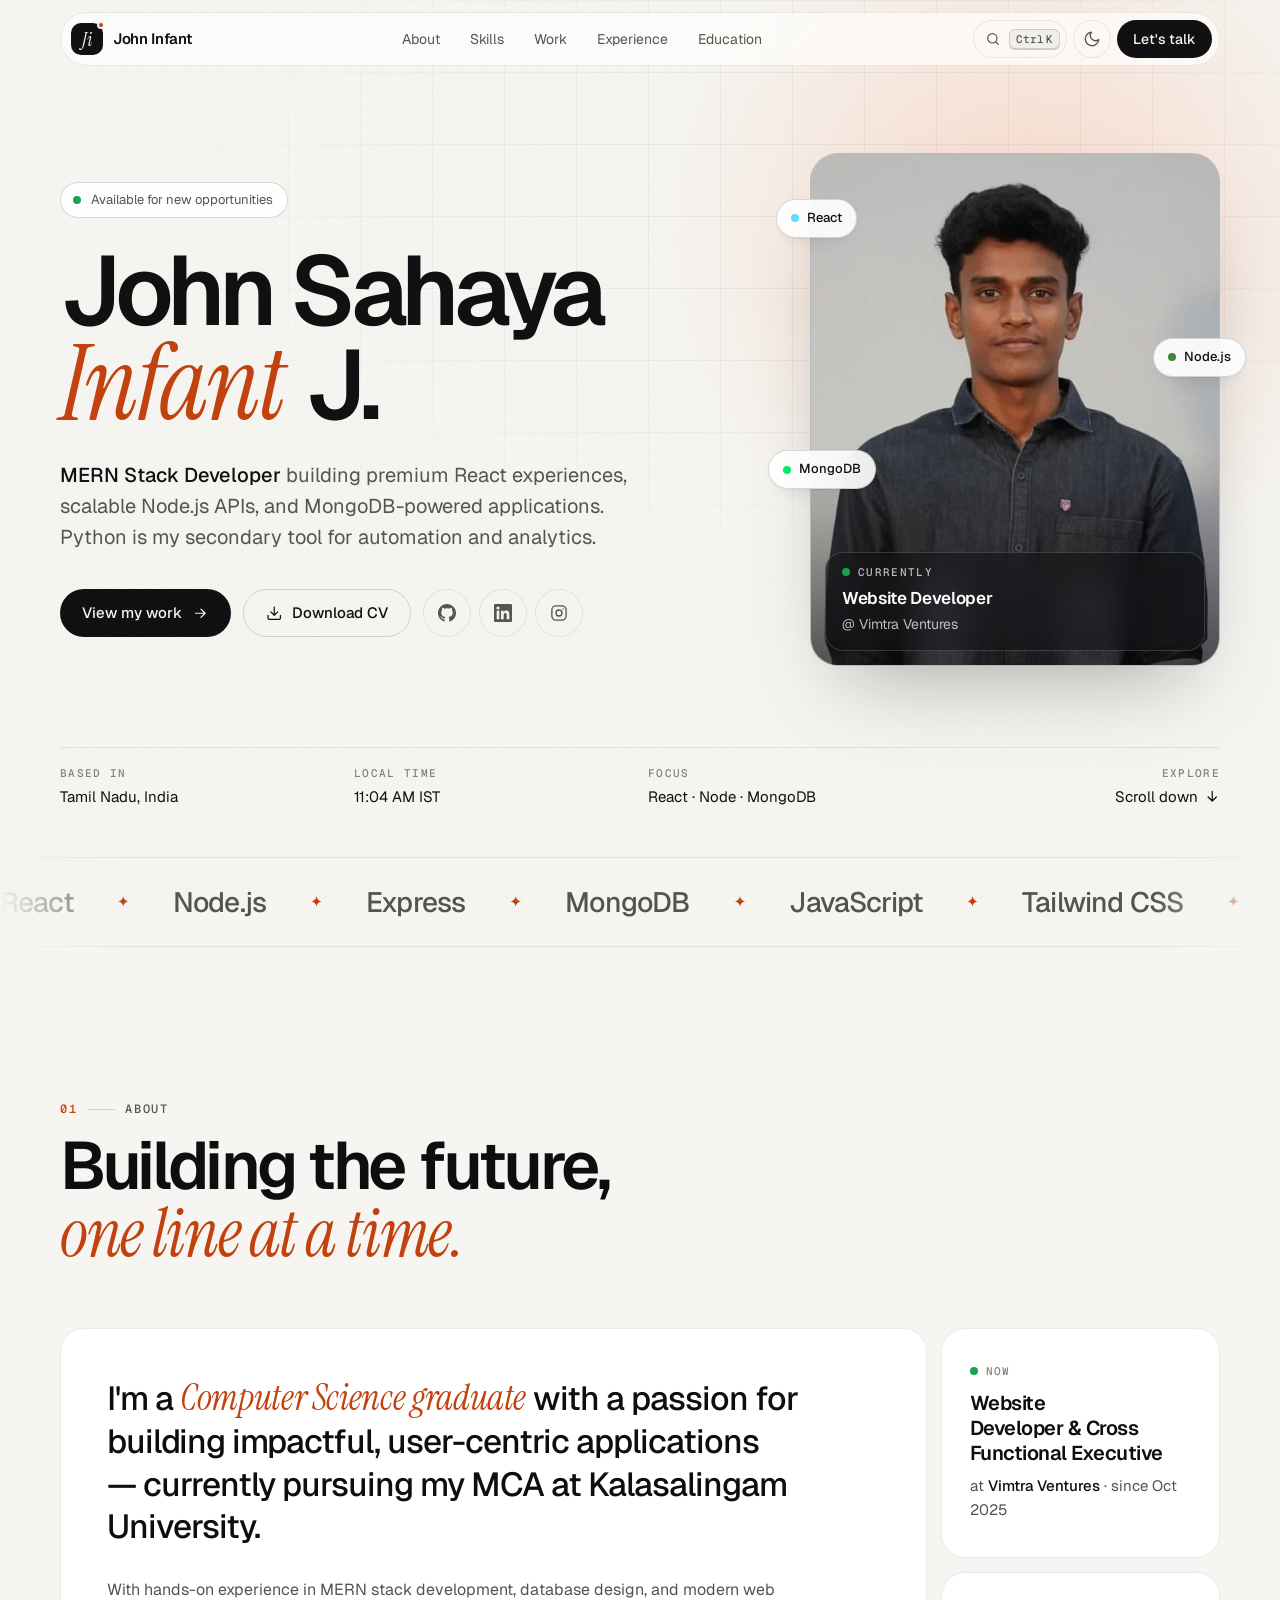
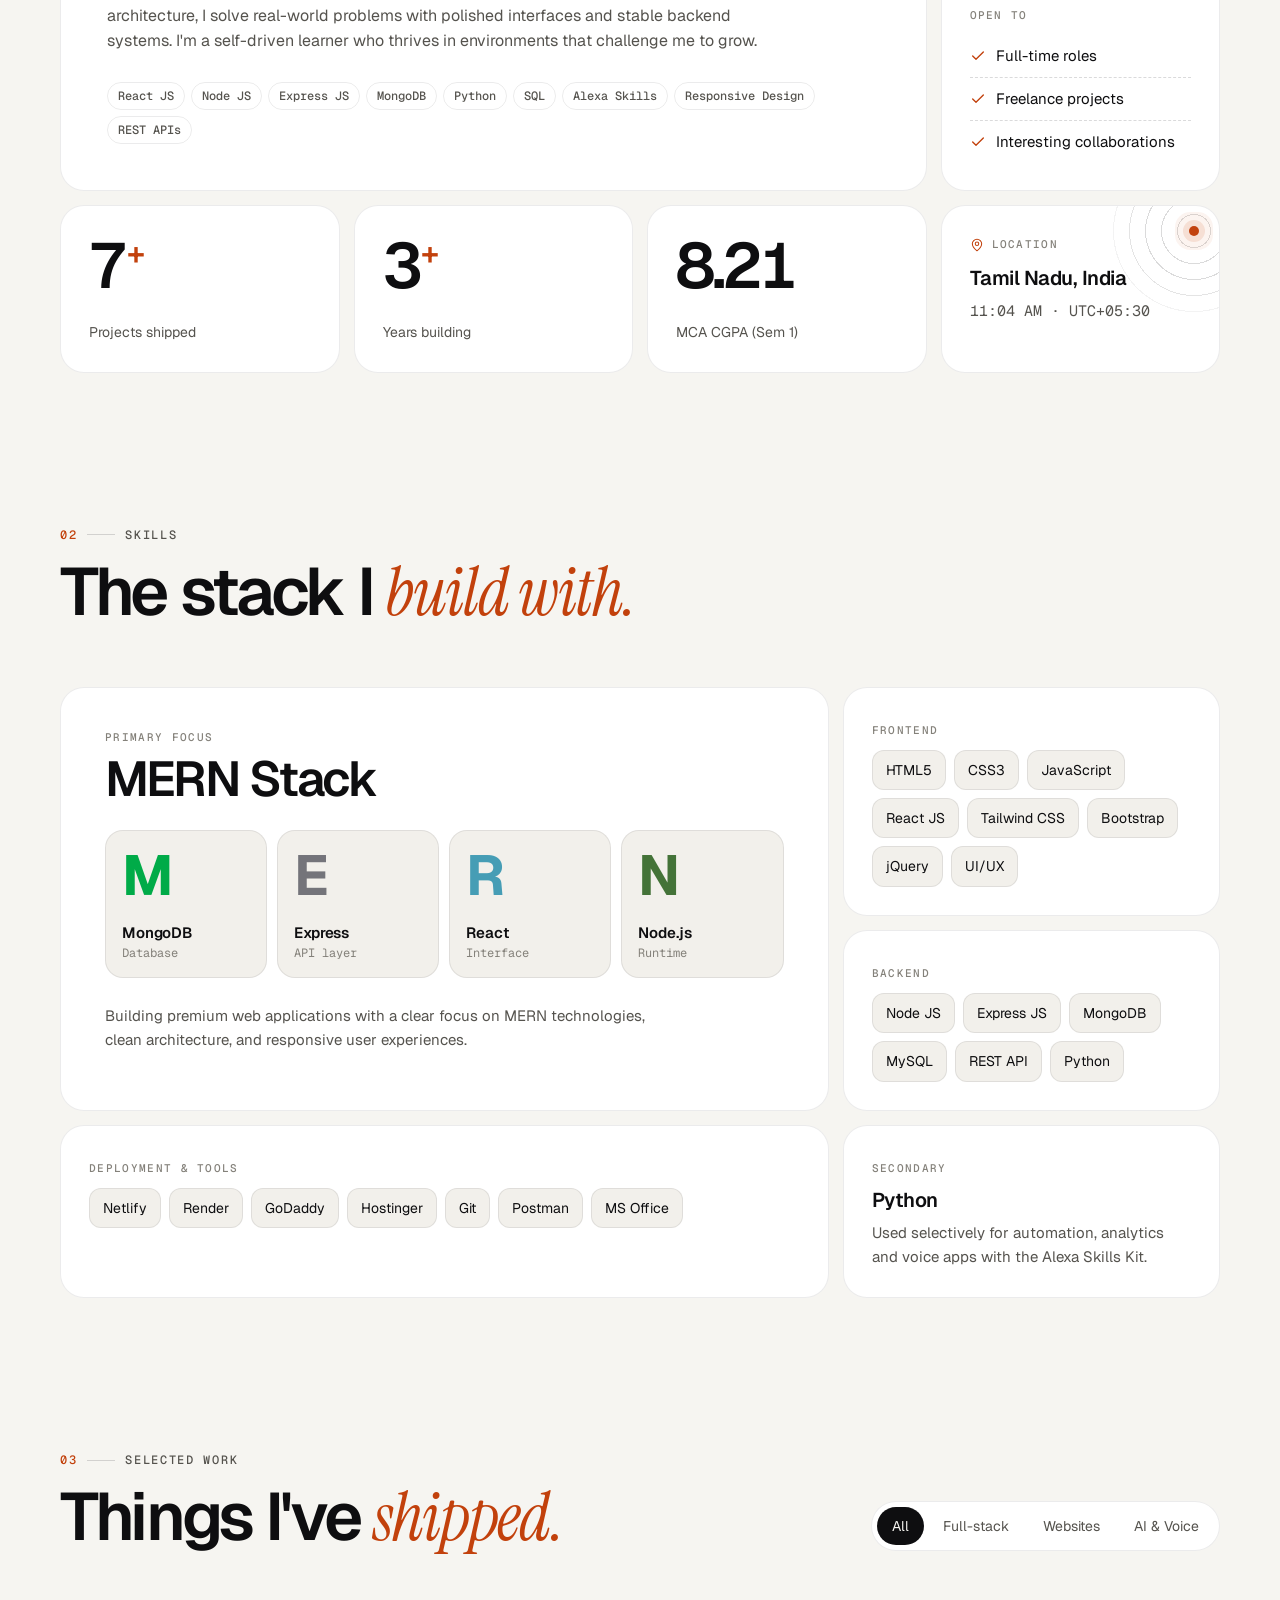
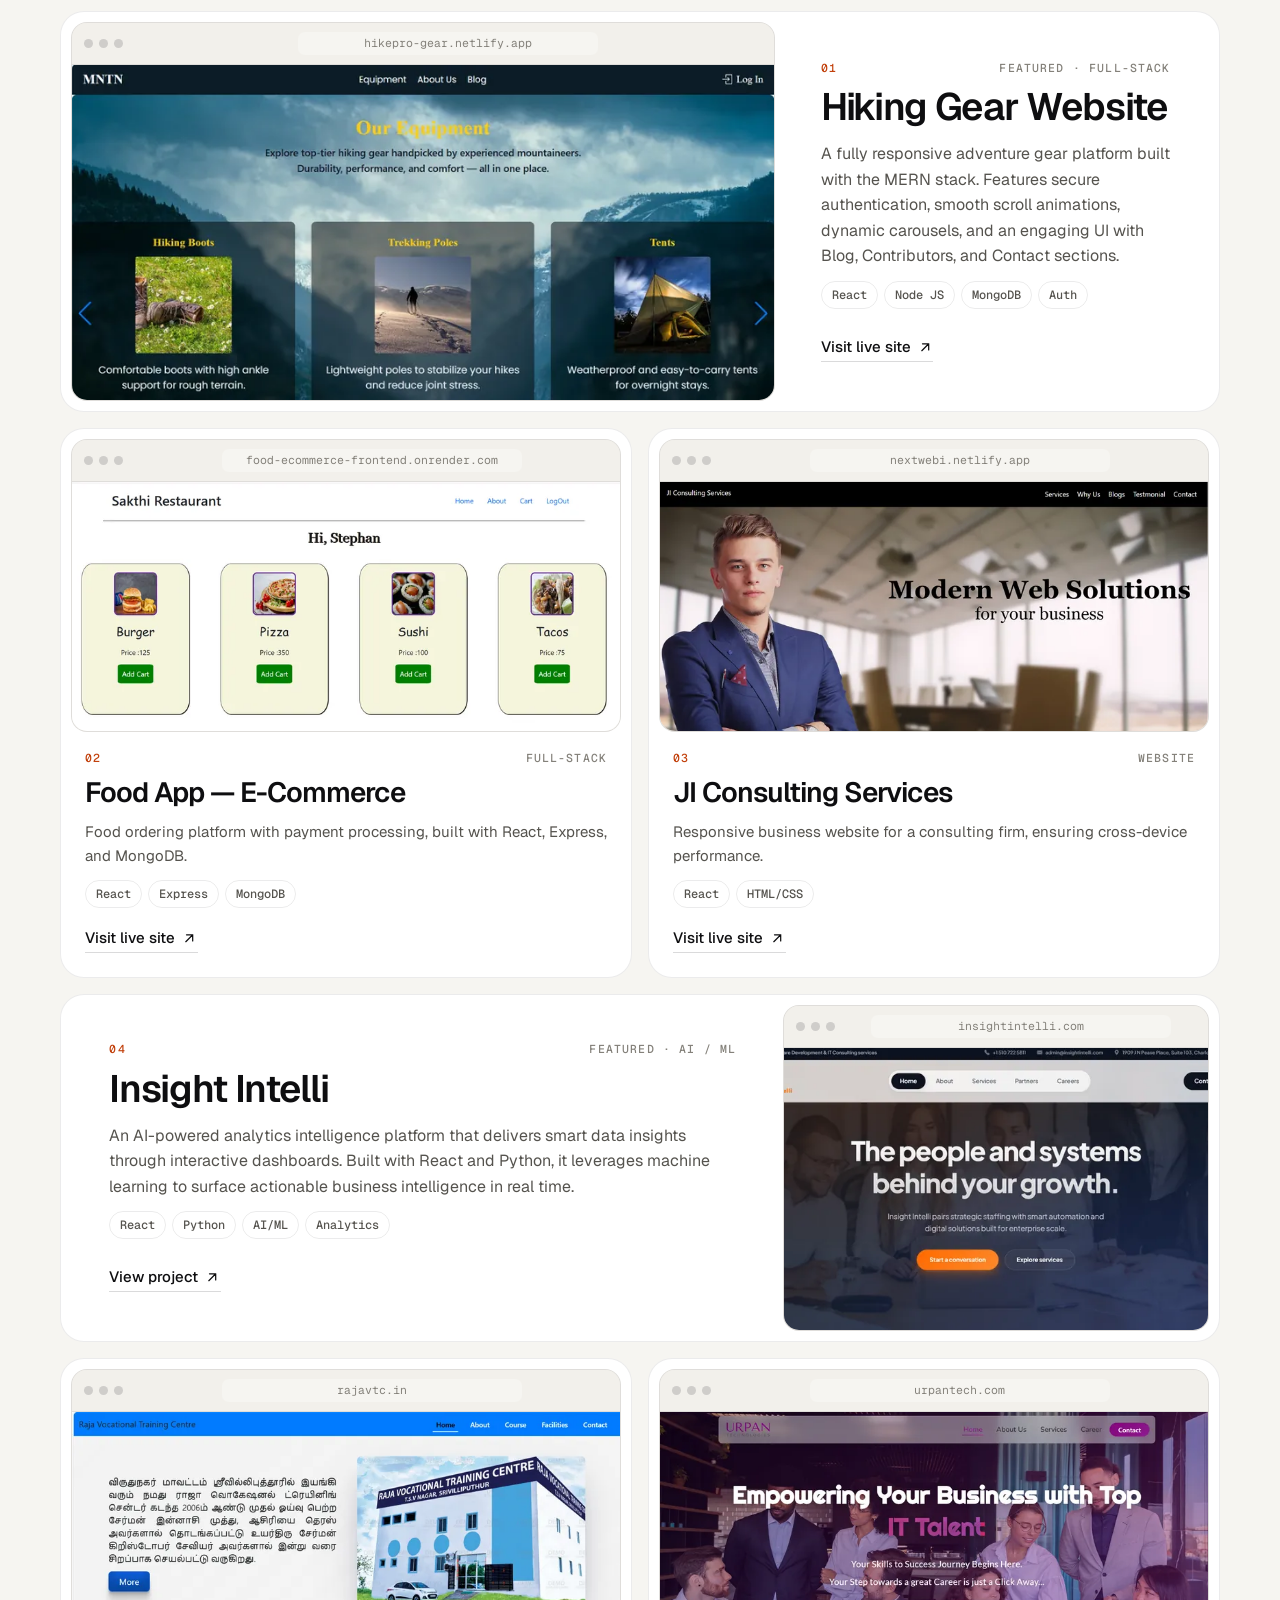
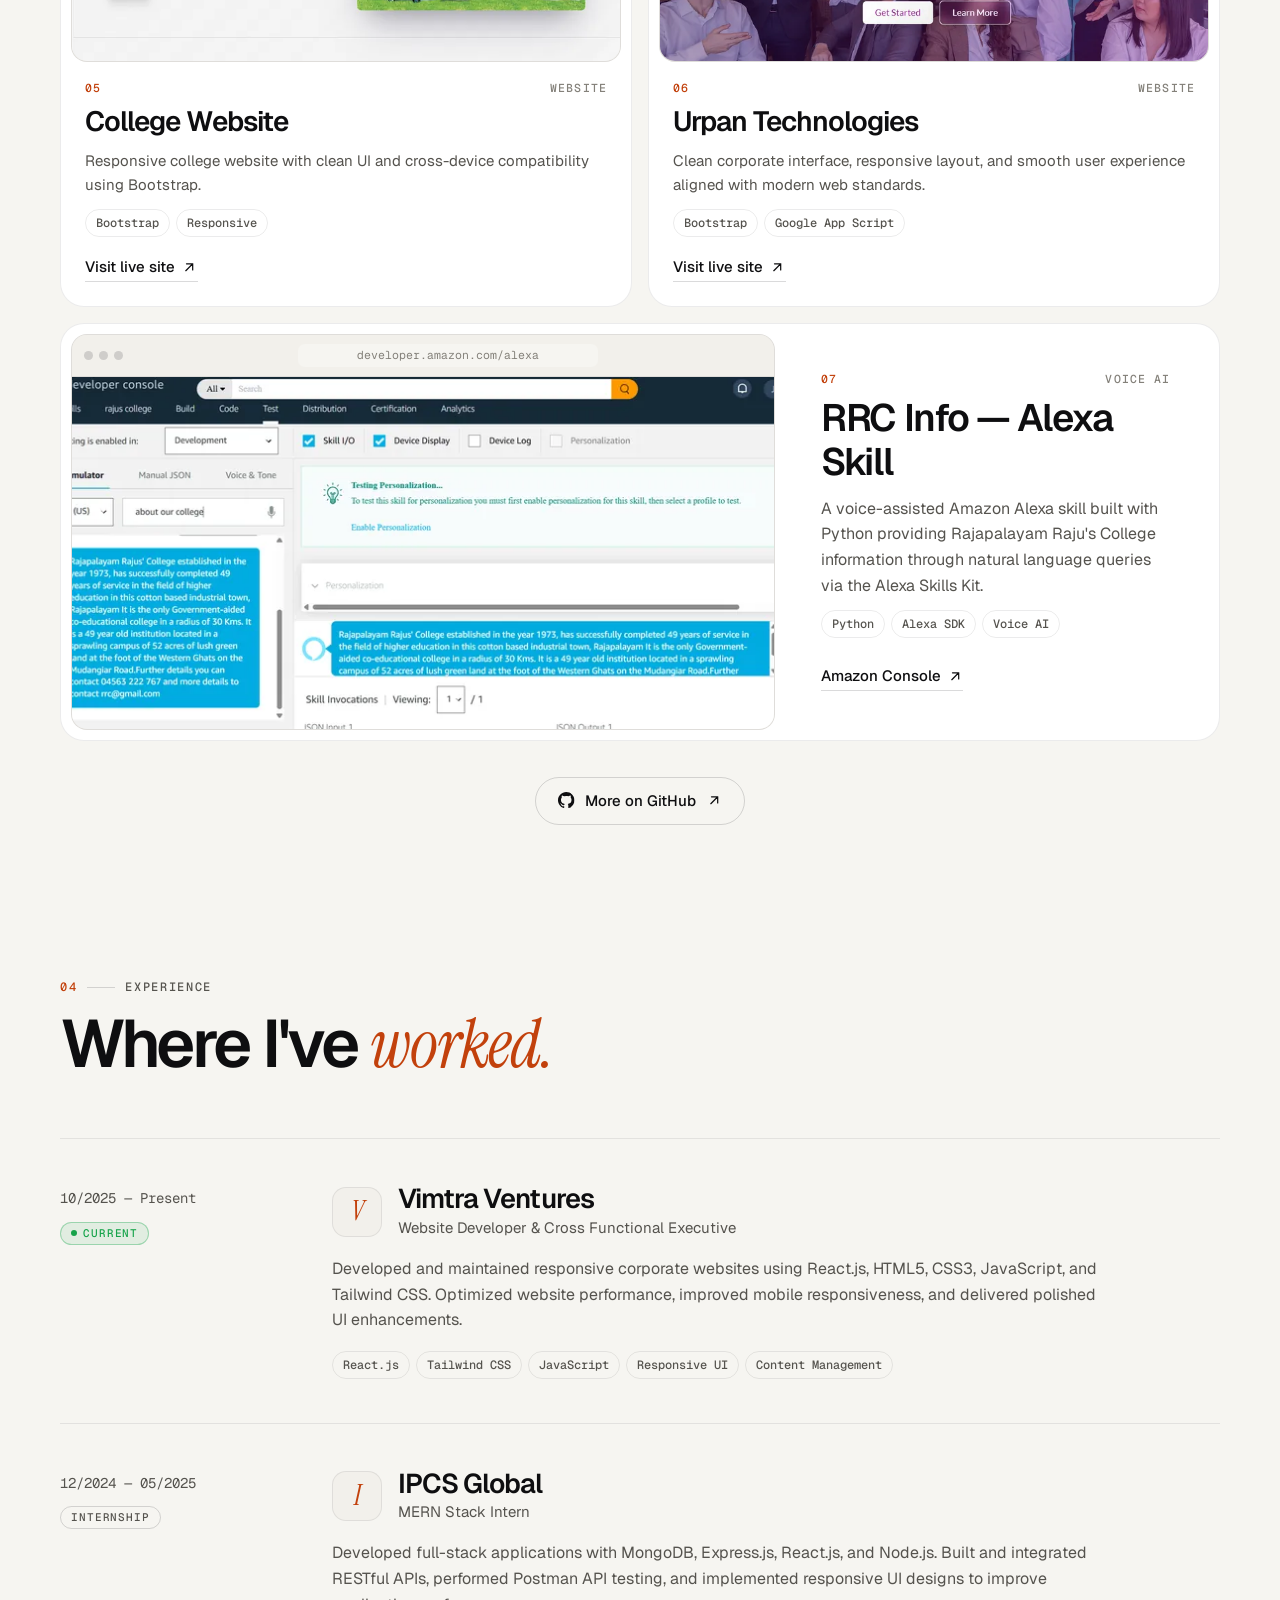
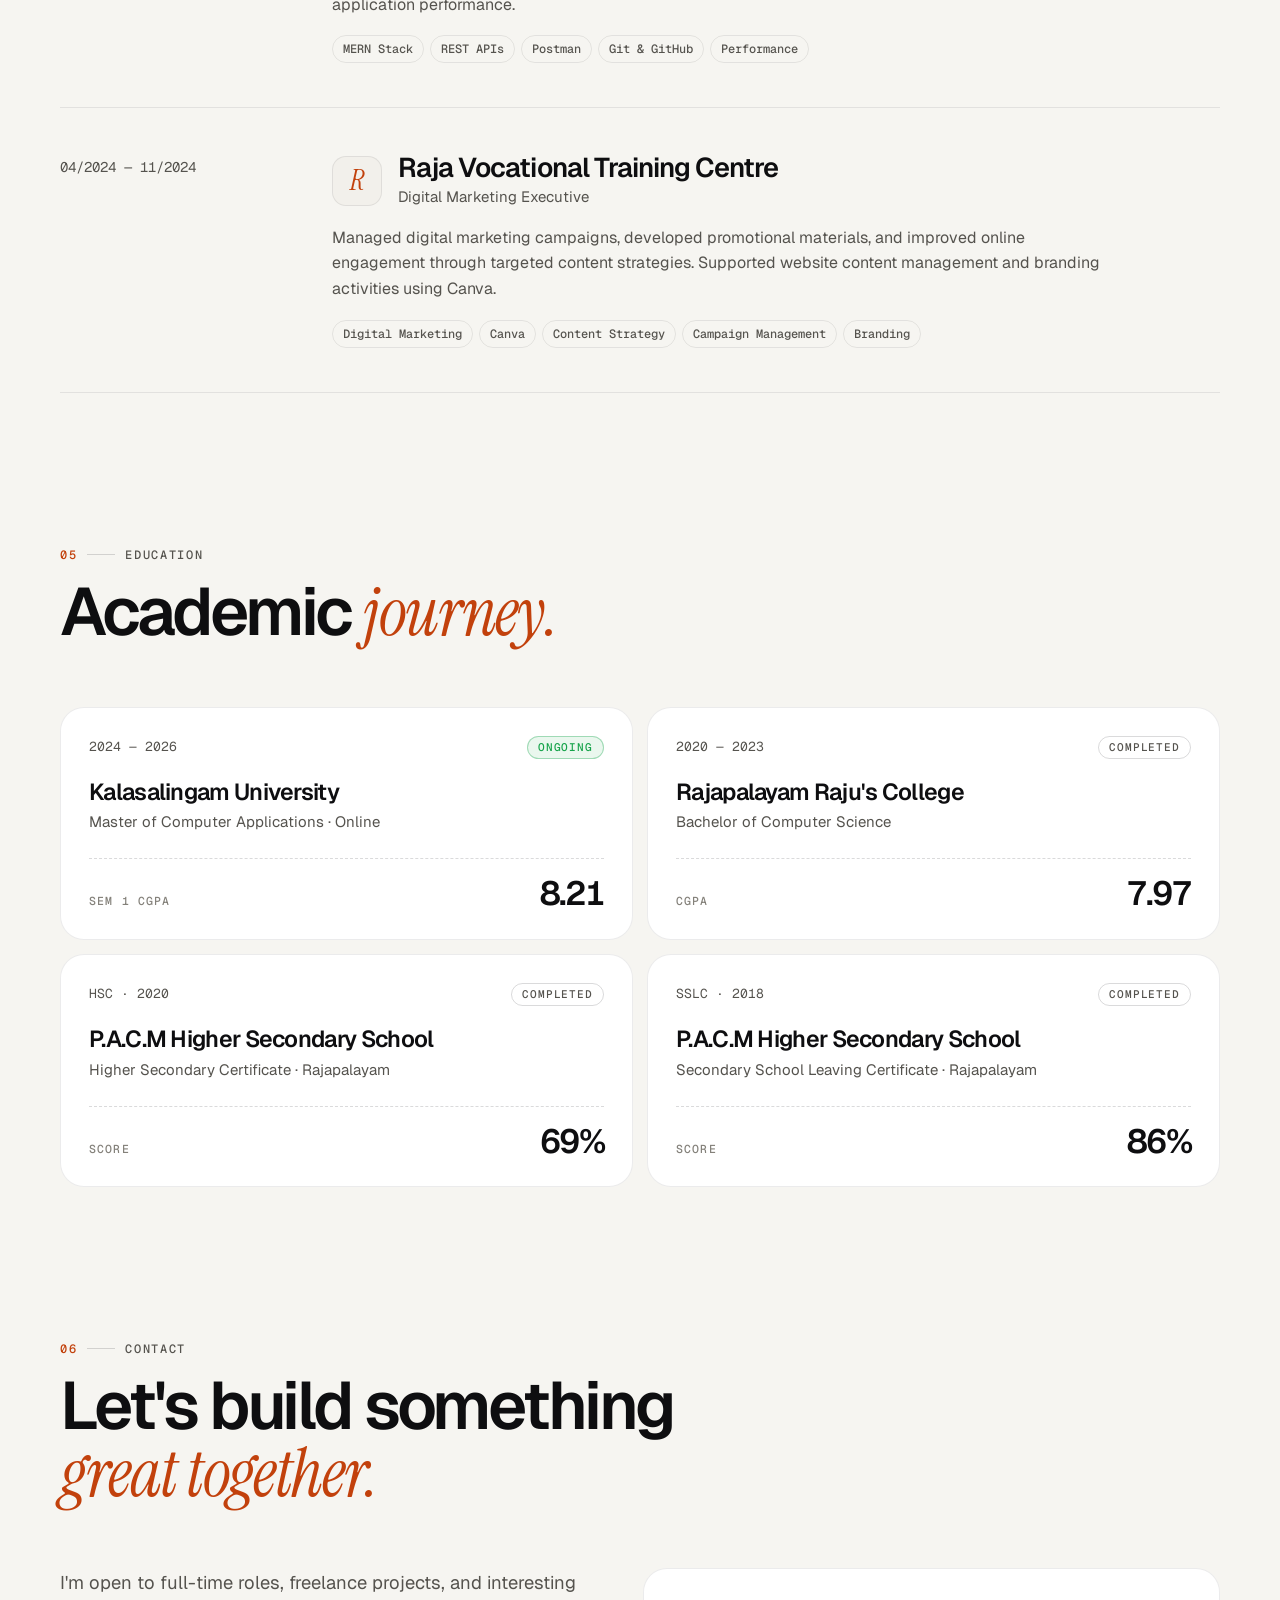
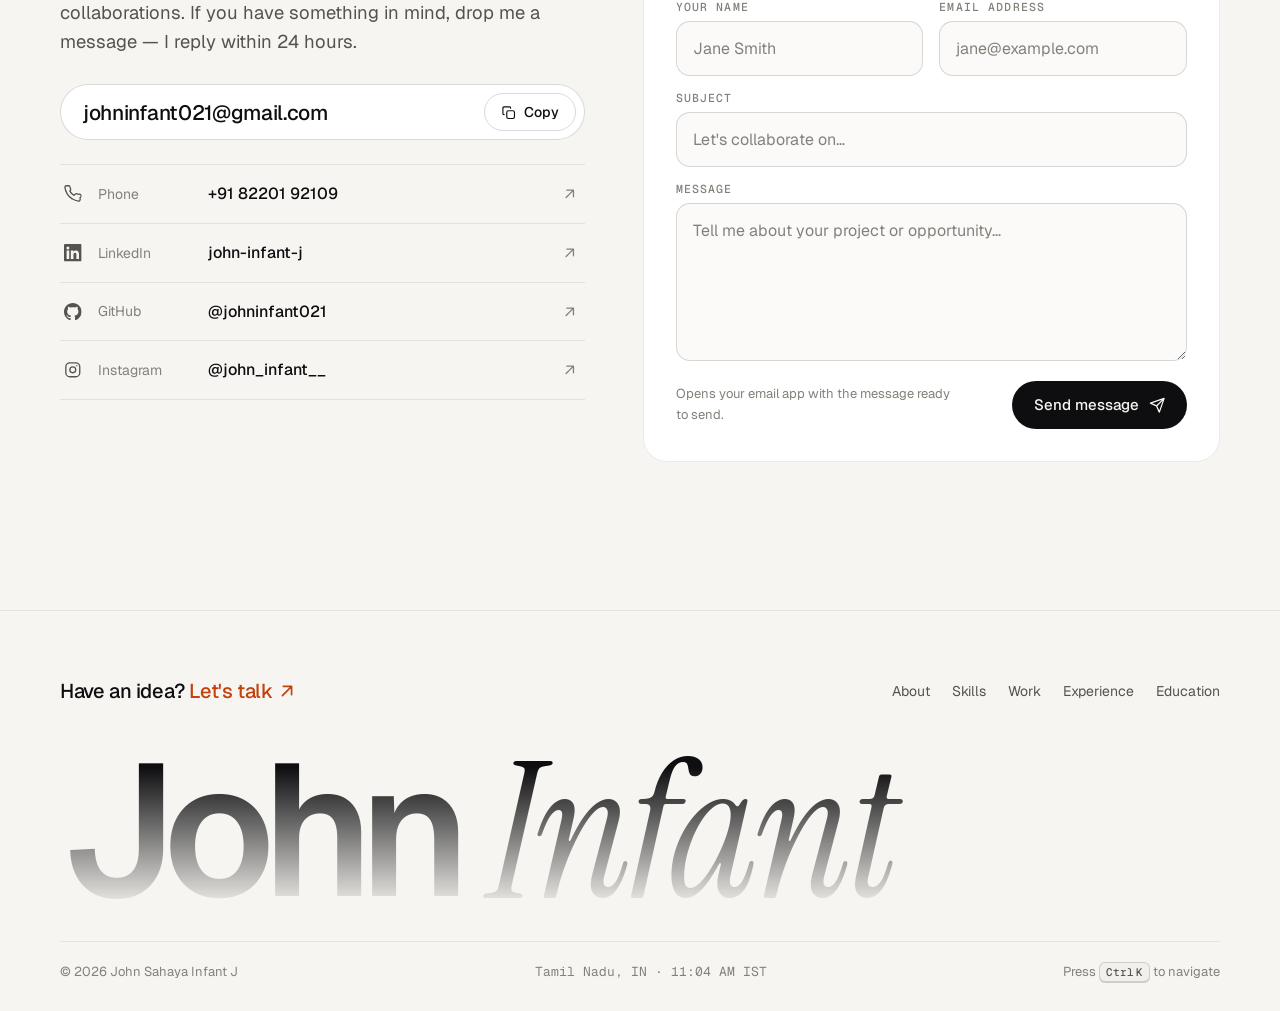
==== commit f7485ca0: "Add files via upload" ====
--- a/index.html
+++ b/index.html
@@ -3,7 +3,8 @@
 
 <head>
   <meta charset="UTF-8" />
-  <meta name="viewport" content="width=device-width, initial-scale=1, maximum-scale=1" />
+  <meta name="viewport" content="width=device-width, initial-scale=1, viewport-fit=cover" />
+  <meta name="format-detection" content="telephone=no" />
 
   <!-- ── Primary SEO ── -->
   <title>John Sahaya Infant J | MERN Stack Developer</title>
@@ -11,7 +12,9 @@
   <meta name="keywords" content="John Infant, John Sahaya Infant, MERN Stack Developer, React Developer, Node.js Developer, MongoDB, Portfolio, Tamil Nadu, India, Web Developer" />
   <meta name="author" content="John Sahaya Infant J" />
   <meta name="robots" content="index, follow" />
-  <meta name="theme-color" content="#8b5cf6" />
+  <meta name="theme-color" content="#0a0a0b" media="(prefers-color-scheme: dark)" />
+  <meta name="theme-color" content="#f6f5f1" media="(prefers-color-scheme: light)" />
+  <meta name="color-scheme" content="dark light" />
   <link rel="canonical" href="https://johninfant.dev/" />
 
   <!-- ── Open Graph (Facebook / LinkedIn) ── -->
@@ -66,1038 +69,690 @@
   }
   </script>
 
+  <!-- ── Theme (runs before paint to avoid a flash) ── -->
+  <script>
+    (function () {
+      var root = document.documentElement, saved = null;
+      root.classList.add('js');
+      try { saved = localStorage.getItem('theme'); } catch (e) {}
+      var prefersLight = window.matchMedia && window.matchMedia('(prefers-color-scheme: light)').matches;
+      root.dataset.theme = saved || (prefersLight ? 'light' : 'dark');
+    })();
+  </script>
+
   <!-- ── Favicon ── -->
-  <link rel="icon" type="image/jpeg" href="./john pic.jpeg" />
+  <link rel="icon" type="image/svg+xml" href="./assets/favicon.svg" />
   <link rel="apple-touch-icon" href="./john pic.jpeg" />
 
   <!-- ── Fonts ── -->
   <link rel="preconnect" href="https://fonts.googleapis.com" />
   <link rel="preconnect" href="https://fonts.gstatic.com" crossorigin />
-  <link href="https://fonts.googleapis.com/css2?family=Plus+Jakarta+Sans:ital,wght@0,200;0,300;0,400;0,500;0,600;0,700;0,800;1,300&family=Space+Mono:ital,wght@0,400;0,700;1,400&family=Fraunces:ital,opsz,wght@0,9..144,300;0,9..144,700;0,9..144,900;1,9..144,300;1,9..144,700&display=swap" rel="stylesheet" />
-
-  <!-- ── Portfolio CSS ── -->
+  <link href="https://fonts.googleapis.com/css2?family=Geist:wght@300..800&family=Geist+Mono:wght@400..600&family=Instrument+Serif:ital@0;1&display=swap" rel="stylesheet" />
+
+  <!-- ── Portfolio CSS / JS ── -->
+  <link rel="preload" as="image" href="./assets/john.webp" type="image/webp" />
   <link rel="stylesheet" href="./John_Portfolio.css" />
+  <script src="./John_Portfolio.js" defer></script>
 </head>
 
 <body>
 
-  <!-- Particles Background -->
-  <canvas id="particleCanvas"></canvas>
-
-  <!-- Custom Cursor -->
-  <div class="cursor" id="cursor"></div>
-  <div class="cursor-ring" id="cursorRing"></div>
+  <!-- Icon sprite -->
+  <svg width="0" height="0" style="position:absolute" aria-hidden="true">
+    <symbol id="i-arrow" viewBox="0 0 24 24"><g fill="none" stroke="currentColor" stroke-width="1.8" stroke-linecap="round" stroke-linejoin="round"><path d="M7 17 17 7M8 7h9v9"/></g></symbol>
+    <symbol id="i-arrow-right" viewBox="0 0 24 24"><g fill="none" stroke="currentColor" stroke-width="1.8" stroke-linecap="round" stroke-linejoin="round"><path d="M5 12h14M13 6l6 6-6 6"/></g></symbol>
+    <symbol id="i-arrow-up" viewBox="0 0 24 24"><g fill="none" stroke="currentColor" stroke-width="1.8" stroke-linecap="round" stroke-linejoin="round"><path d="M12 19V5M6 11l6-6 6 6"/></g></symbol>
+    <symbol id="i-download" viewBox="0 0 24 24"><g fill="none" stroke="currentColor" stroke-width="1.8" stroke-linecap="round" stroke-linejoin="round"><path d="M21 15v4a2 2 0 0 1-2 2H5a2 2 0 0 1-2-2v-4M7 10l5 5 5-5M12 15V3"/></g></symbol>
+    <symbol id="i-mail" viewBox="0 0 24 24"><g fill="none" stroke="currentColor" stroke-width="1.8" stroke-linecap="round" stroke-linejoin="round"><rect x="2.5" y="4.5" width="19" height="15" rx="2.5"/><path d="m3 7 9 6 9-6"/></g></symbol>
+    <symbol id="i-phone" viewBox="0 0 24 24"><g fill="none" stroke="currentColor" stroke-width="1.8" stroke-linecap="round" stroke-linejoin="round"><path d="M22 16.92v3a2 2 0 0 1-2.18 2 19.79 19.79 0 0 1-8.63-3.07A19.5 19.5 0 0 1 4.36 12a19.79 19.79 0 0 1-3.07-8.67A2 2 0 0 1 3.27 1h3a2 2 0 0 1 2 1.72c.127.96.361 1.903.7 2.81a2 2 0 0 1-.45 2.11L7.91 8.27a16 16 0 0 0 5.82 5.82l1.63-1.63a2 2 0 0 1 2.11-.45c.907.339 1.85.573 2.81.7A2 2 0 0 1 22 16.92z"/></g></symbol>
+    <symbol id="i-copy" viewBox="0 0 24 24"><g fill="none" stroke="currentColor" stroke-width="1.8" stroke-linecap="round" stroke-linejoin="round"><rect x="9" y="9" width="12" height="12" rx="2.5"/><path d="M5 15H4.5A1.5 1.5 0 0 1 3 13.5v-9A1.5 1.5 0 0 1 4.5 3h9A1.5 1.5 0 0 1 15 4.5V5"/></g></symbol>
+    <symbol id="i-check" viewBox="0 0 24 24"><g fill="none" stroke="currentColor" stroke-width="2" stroke-linecap="round" stroke-linejoin="round"><path d="M20 6 9 17l-5-5"/></g></symbol>
+    <symbol id="i-sun" viewBox="0 0 24 24"><g fill="none" stroke="currentColor" stroke-width="1.8" stroke-linecap="round" stroke-linejoin="round"><circle cx="12" cy="12" r="4"/><path d="M12 2v2M12 20v2M4.93 4.93l1.41 1.41M17.66 17.66l1.41 1.41M2 12h2M20 12h2M4.93 19.07l1.41-1.41M17.66 6.34l1.41-1.41"/></g></symbol>
+    <symbol id="i-moon" viewBox="0 0 24 24"><g fill="none" stroke="currentColor" stroke-width="1.8" stroke-linecap="round" stroke-linejoin="round"><path d="M21 12.79A9 9 0 1 1 11.21 3 7 7 0 0 0 21 12.79z"/></g></symbol>
+    <symbol id="i-search" viewBox="0 0 24 24"><g fill="none" stroke="currentColor" stroke-width="1.8" stroke-linecap="round" stroke-linejoin="round"><circle cx="11" cy="11" r="7"/><path d="m20 20-3.5-3.5"/></g></symbol>
+    <symbol id="i-pin" viewBox="0 0 24 24"><g fill="none" stroke="currentColor" stroke-width="1.8" stroke-linecap="round" stroke-linejoin="round"><path d="M20 10c0 6-8 12-8 12s-8-6-8-12a8 8 0 0 1 16 0z"/><circle cx="12" cy="10" r="3"/></g></symbol>
+    <symbol id="i-send" viewBox="0 0 24 24"><g fill="none" stroke="currentColor" stroke-width="1.8" stroke-linecap="round" stroke-linejoin="round"><path d="M22 2 11 13M22 2l-7 20-4-9-9-4 20-7z"/></g></symbol>
+    <symbol id="i-instagram" viewBox="0 0 24 24"><g fill="none" stroke="currentColor" stroke-width="1.8" stroke-linecap="round" stroke-linejoin="round"><rect x="2.5" y="2.5" width="19" height="19" rx="5.5"/><circle cx="12" cy="12" r="4"/><path d="M17.5 6.5h.01"/></g></symbol>
+    <symbol id="i-github" viewBox="0 0 24 24"><path fill="currentColor" d="M12 0C5.374 0 0 5.373 0 12c0 5.302 3.438 9.8 8.207 11.387.599.111.793-.261.793-.577v-2.234c-3.338.726-4.033-1.416-4.033-1.416-.546-1.387-1.333-1.756-1.333-1.756-1.089-.745.083-.729.083-.729 1.205.084 1.839 1.237 1.839 1.237 1.07 1.834 2.807 1.304 3.492.997.107-.775.418-1.305.762-1.604-2.665-.305-5.467-1.334-5.467-5.931 0-1.311.469-2.381 1.236-3.221-.124-.303-.535-1.524.117-3.176 0 0 1.008-.322 3.301 1.23A11.509 11.509 0 0 1 12 5.803c1.02.005 2.047.138 3.006.404 2.291-1.552 3.297-1.23 3.297-1.23.653 1.653.242 2.874.118 3.176.77.84 1.235 1.911 1.235 3.221 0 4.609-2.807 5.624-5.479 5.921.43.372.823 1.102.823 2.222v3.293c0 .319.192.694.801.576C20.566 21.797 24 17.3 24 12c0-6.627-5.373-12-12-12z"/></symbol>
+    <symbol id="i-linkedin" viewBox="0 0 24 24"><path fill="currentColor" d="M20.447 20.452h-3.554v-5.569c0-1.328-.027-3.037-1.852-3.037-1.853 0-2.136 1.445-2.136 2.939v5.667H9.351V9h3.414v1.561h.046c.477-.9 1.637-1.85 3.37-1.85 3.601 0 4.267 2.37 4.267 5.455v6.286zM5.337 7.433a2.062 2.062 0 0 1-2.063-2.065 2.064 2.064 0 1 1 2.063 2.065zm1.782 13.019H3.555V9h3.564v11.452zM22.225 0H1.771C.792 0 0 .774 0 1.729v20.542C0 23.227.792 24 1.771 24h20.451C23.2 24 24 23.227 24 22.271V1.729C24 .774 23.2 0 22.222 0h.003z"/></symbol>
+  </svg>
+
+  <a class="skip-link" href="#main">Skip to content</a>
+  <div class="scroll-progress" aria-hidden="true"></div>
 
   <!-- ═══════════════════════════════════════════════
        NAVBAR
   ═══════════════════════════════════════════════ -->
-  <nav class="navbar" id="navbar">
-    <div class="nav-inner">
-      <a class="navbar-brand" href="#home">
-        <span class="brand-dot"></span>
-        John <span class="brand-accent">Infant</span>
+  <header class="nav-wrap">
+    <nav class="nav" id="navbar" aria-label="Primary">
+      <a class="brand" href="#home" aria-label="John Infant — home">
+        <span class="brand-mark">Ji</span>
+        <span class="brand-name">John Infant</span>
       </a>
 
-      <ul class="nav-links" id="navLinks">
-        <li><a class="nav-link" href="#about" data-text="About">About</a></li>
-        <li><a class="nav-link" href="#skills" data-text="Skills">Skills</a></li>
-        <li><a class="nav-link" href="#projects" data-text="Projects">Projects</a></li>
-        <li><a class="nav-link" href="#education" data-text="Education">Education</a></li>
-        <li><a class="nav-link" href="#experience" data-text="Experience">Experience</a></li>
-        <li><a class="nav-cta" href="#contact">Get in Touch</a></li>
+      <ul class="nav-links">
+        <li><a class="nav-link" href="#about">About</a></li>
+        <li><a class="nav-link" href="#skills">Skills</a></li>
+        <li><a class="nav-link" href="#projects">Work</a></li>
+        <li><a class="nav-link" href="#experience">Experience</a></li>
+        <li><a class="nav-link" href="#education">Education</a></li>
       </ul>
 
-      <button class="hamburger" id="hamburger" aria-label="Toggle menu">
-        <span></span><span></span><span></span>
-      </button>
+      <div class="nav-actions">
+        <button class="icon-btn cmdk-trigger" type="button" data-cmdk-open aria-label="Open command menu">
+          <svg class="i"><use href="#i-search"/></svg>
+          <kbd class="kbd-hint"><span data-mod>Ctrl</span> K</kbd>
+        </button>
+        <button class="icon-btn" type="button" id="themeToggle" aria-label="Toggle colour theme">
+          <svg class="i theme-sun"><use href="#i-sun"/></svg>
+          <svg class="i theme-moon"><use href="#i-moon"/></svg>
+        </button>
+        <a class="btn btn-solid btn-sm nav-cta" href="#contact">Let's talk</a>
+        <button class="icon-btn menu-btn" type="button" id="menuBtn" aria-label="Open menu" aria-expanded="false" aria-controls="mobileMenu">
+          <span class="menu-lines"><span></span><span></span></span>
+        </button>
+      </div>
+    </nav>
+
+    <!-- Mobile Menu -->
+    <div class="mobile-menu" id="mobileMenu" hidden>
+      <a href="#about" class="mobile-link"><span>01</span>About</a>
+      <a href="#skills" class="mobile-link"><span>02</span>Skills</a>
+      <a href="#projects" class="mobile-link"><span>03</span>Work</a>
+      <a href="#experience" class="mobile-link"><span>04</span>Experience</a>
+      <a href="#education" class="mobile-link"><span>05</span>Education</a>
+      <a href="#contact" class="mobile-link"><span>06</span>Contact</a>
     </div>
-  </nav>
-
-  <!-- Mobile Menu -->
-  <div class="mobile-menu" id="mobileMenu">
-    <a href="#about" class="mobile-link">About</a>
-    <a href="#education" class="mobile-link">Education</a>
-    <a href="#skills" class="mobile-link">Skills</a>
-    <a href="#projects" class="mobile-link">Projects</a>
-    <a href="#experience" class="mobile-link">Experience</a>
-    <a href="#contact" class="mobile-link">Contact</a>
-  </div>
-
-  <!-- ═══════════════════════════════════════════════
-       HERO
-  ═══════════════════════════════════════════════ -->
-  <section id="home">
-    <div class="hero-container">
-
-      <!-- Left Content -->
-      <div class="hero-left">
-        <div class="hero-badge hero-status">
-          <span class="badge-pulse"></span>
-          Available for Opportunities
-        </div>
-        <div class="hero-badge hero-role-badge">
-          Current role · MERN Stack Developer
-        </div>
-
-        <h1 class="hero-name">
-          <span class="name-line">John Sahaya</span>
-          <span class="name-line name-outline">Infant <em>J</em></span>
-        </h1>
-
-        <div class="hero-role">
-          <span class="role-prefix">MERN Stack Developer</span>
-          <span class="role-detail">Building premium React experiences, scalable Node.js APIs, and MongoDB-powered applications.</span>
-        </div>
-
-        <p class="hero-desc">
-          Full Stack Developer focused on MERN solutions with modern interfaces and reliable backend architecture.
-          Python is a secondary skill for automation and analytics.
-        </p>
-
-        <div class="hero-stats">
-          <div class="stat-item">
-            <span class="stat-num">7+</span>
-            <span class="stat-label">Projects</span>
-          </div>
-          <div class="stat-divider"></div>
-          <div class="stat-item">
-            <span class="stat-num">3+</span>
-            <span class="stat-label">Years Learning</span>
-          </div>
-          <div class="stat-divider"></div>
-          <div class="stat-item">
-            <span class="stat-num">8.21</span>
-            <span class="stat-label">MCA CGPA</span>
+  </header>
+
+  <main id="main">
+
+    <!-- ═══════════════════════════════════════════════
+         HERO
+    ═══════════════════════════════════════════════ -->
+    <section id="home" class="hero">
+      <div class="hero-bg" aria-hidden="true">
+        <div class="hero-grid"></div>
+        <div class="hero-glow"></div>
+      </div>
+
+      <div class="container hero-inner">
+        <div class="hero-copy">
+          <p class="status-pill reveal">
+            <span class="pulse-dot"></span>
+            Available for new opportunities
+          </p>
+
+          <h1 class="hero-name reveal" style="--d:.08s">
+            <span class="line">John Sahaya</span>
+            <span class="line"><em>Infant</em> J.</span>
+          </h1>
+
+          <p class="hero-lede reveal" style="--d:.16s">
+            <strong>MERN Stack Developer</strong> building premium React experiences, scalable Node.js APIs,
+            and MongoDB-powered applications. Python is my secondary tool for automation and analytics.
+          </p>
+
+          <div class="hero-actions reveal" style="--d:.24s">
+            <a class="btn btn-solid" href="#projects">
+              View my work
+              <svg class="i"><use href="#i-arrow-right"/></svg>
+            </a>
+            <a class="btn btn-ghost" href="./JOHN%20SAHAYA%20INFANT%20J.pdf" download>
+              <svg class="i"><use href="#i-download"/></svg>
+              Download CV
+            </a>
+            <div class="hero-socials">
+              <a class="icon-btn" href="https://github.com/johninfant021?tab=repositories" target="_blank" rel="noopener" aria-label="GitHub"><svg class="i"><use href="#i-github"/></svg></a>
+              <a class="icon-btn" href="https://www.linkedin.com/in/john-infant-j-6728a7244/" target="_blank" rel="noopener" aria-label="LinkedIn"><svg class="i"><use href="#i-linkedin"/></svg></a>
+              <a class="icon-btn" href="https://www.instagram.com/john_infant__/" target="_blank" rel="noopener" aria-label="Instagram"><svg class="i"><use href="#i-instagram"/></svg></a>
+            </div>
           </div>
         </div>
 
-        <div class="hero-actions">
-          <a class="btn-primary" href="#projects">
-            <span>View Projects</span>
-            <svg width="16" height="16" viewBox="0 0 24 24" fill="none" stroke="currentColor" stroke-width="2"><path d="M7 17L17 7M17 7H7M17 7v10"/></svg>
-          </a>
-          <a class="btn-secondary" href="./JOHN SAHAYA INFANT J.pdf" download>
-            <svg width="16" height="16" viewBox="0 0 24 24" fill="none" stroke="currentColor" stroke-width="2"><path d="M21 15v4a2 2 0 0 1-2 2H5a2 2 0 0 1-2-2v-4"/><polyline points="7 10 12 15 17 10"/><line x1="12" y1="15" x2="12" y2="3"/></svg>
-            <span>Download CV</span>
-          </a>
-          <a class="btn-icon" href="https://github.com/johninfant021?tab=repositories" target="_blank" aria-label="GitHub">
-            <svg width="20" height="20" viewBox="0 0 24 24" fill="currentColor"><path d="M12 0C5.374 0 0 5.373 0 12c0 5.302 3.438 9.8 8.207 11.387.599.111.793-.261.793-.577v-2.234c-3.338.726-4.033-1.416-4.033-1.416-.546-1.387-1.333-1.756-1.333-1.756-1.089-.745.083-.729.083-.729 1.205.084 1.839 1.237 1.839 1.237 1.07 1.834 2.807 1.304 3.492.997.107-.775.418-1.305.762-1.604-2.665-.305-5.467-1.334-5.467-5.931 0-1.311.469-2.381 1.236-3.221-.124-.303-.535-1.524.117-3.176 0 0 1.008-.322 3.301 1.23A11.509 11.509 0 0 1 12 5.803c1.02.005 2.047.138 3.006.404 2.291-1.552 3.297-1.23 3.297-1.23.653 1.653.242 2.874.118 3.176.77.84 1.235 1.911 1.235 3.221 0 4.609-2.807 5.624-5.479 5.921.43.372.823 1.102.823 2.222v3.293c0 .319.192.694.801.576C20.566 21.797 24 17.3 24 12c0-6.627-5.373-12-12-12z"/></svg>
-          </a>
-          <a class="btn-icon" href="https://www.linkedin.com/in/john-infant-j-6728a7244/" target="_blank" aria-label="LinkedIn">
-            <svg width="20" height="20" viewBox="0 0 24 24" fill="currentColor"><path d="M20.447 20.452h-3.554v-5.569c0-1.328-.027-3.037-1.852-3.037-1.853 0-2.136 1.445-2.136 2.939v5.667H9.351V9h3.414v1.561h.046c.477-.9 1.637-1.85 3.37-1.85 3.601 0 4.267 2.37 4.267 5.455v6.286zM5.337 7.433a2.062 2.062 0 0 1-2.063-2.065 2.064 2.064 0 1 1 2.063 2.065zm1.782 13.019H3.555V9h3.564v11.452zM22.225 0H1.771C.792 0 0 .774 0 1.729v20.542C0 23.227.792 24 1.771 24h20.451C23.2 24 24 23.227 24 22.271V1.729C24 .774 23.2 0 22.222 0h.003z"/></svg>
+        <div class="hero-visual reveal" style="--d:.2s">
+          <figure class="portrait">
+            <picture>
+              <source srcset="./assets/john.webp" type="image/webp" />
+              <img src="./john pic.jpeg" alt="Portrait of John Sahaya Infant J" width="512" height="683" fetchpriority="high" />
+            </picture>
+            <figcaption class="portrait-card">
+              <span class="portrait-label"><span class="pulse-dot"></span>Currently</span>
+              <span class="portrait-role">Website Developer</span>
+              <span class="portrait-co">@ Vimtra Ventures</span>
+            </figcaption>
+          </figure>
+          <span class="float-chip chip-a"><i style="--c:#61dafb"></i>React</span>
+          <span class="float-chip chip-b"><i style="--c:#3c873a"></i>Node.js</span>
+          <span class="float-chip chip-c"><i style="--c:#00ed64"></i>MongoDB</span>
+        </div>
+      </div>
+
+      <div class="container">
+        <dl class="hero-meta reveal" style="--d:.32s">
+          <div><dt>Based in</dt><dd>Tamil Nadu, India</dd></div>
+          <div><dt>Local time</dt><dd><span data-clock>--:--</span> IST</dd></div>
+          <div><dt>Focus</dt><dd>React · Node · MongoDB</dd></div>
+          <div class="hero-scroll"><dt>Explore</dt><dd><a href="#about">Scroll down <svg class="i"><use href="#i-arrow-right"/></svg></a></dd></div>
+        </dl>
+      </div>
+    </section>
+
+    <!-- Tech marquee -->
+    <div class="marquee" aria-label="Technologies I use">
+      <div class="marquee-track">
+        <ul>
+          <li>React</li><li>Node.js</li><li>Express</li><li>MongoDB</li><li>JavaScript</li><li>Tailwind CSS</li><li>REST APIs</li><li>Python</li><li>MySQL</li><li>Git</li><li>Netlify</li><li>Render</li>
+        </ul>
+        <ul aria-hidden="true">
+          <li>React</li><li>Node.js</li><li>Express</li><li>MongoDB</li><li>JavaScript</li><li>Tailwind CSS</li><li>REST APIs</li><li>Python</li><li>MySQL</li><li>Git</li><li>Netlify</li><li>Render</li>
+        </ul>
+      </div>
+    </div>
+
+    <!-- ═══════════════════════════════════════════════
+         ABOUT
+    ═══════════════════════════════════════════════ -->
+    <section id="about" class="section">
+      <div class="container">
+        <header class="section-head reveal">
+          <span class="eyebrow"><span>01</span>About</span>
+          <h2 class="section-title">Building the future, <em>one line at a time.</em></h2>
+        </header>
+
+        <div class="bento about-bento">
+          <article class="card about-intro reveal">
+            <p class="about-lead">
+              I'm a <strong>Computer Science graduate</strong> with a passion for building impactful,
+              user-centric applications — currently pursuing my MCA at Kalasalingam University.
+            </p>
+            <p class="about-body">
+              With hands-on experience in MERN stack development, database design, and modern web architecture,
+              I solve real-world problems with polished interfaces and stable backend systems.
+              I'm a self-driven learner who thrives in environments that challenge me to grow.
+            </p>
+            <ul class="tags">
+              <li>React JS</li><li>Node JS</li><li>Express JS</li><li>MongoDB</li><li>Python</li>
+              <li>SQL</li><li>Alexa Skills</li><li>Responsive Design</li><li>REST APIs</li>
+            </ul>
+          </article>
+
+          <article class="card about-now reveal" style="--d:.06s">
+            <span class="card-label"><span class="pulse-dot"></span>Now</span>
+            <h3 class="card-title">Website Developer &amp; Cross Functional Executive</h3>
+            <p class="card-text">at <strong>Vimtra Ventures</strong> · since Oct 2025</p>
+          </article>
+
+          <article class="card about-open reveal" style="--d:.12s">
+            <span class="card-label">Open to</span>
+            <ul class="check-list">
+              <li><svg class="i"><use href="#i-check"/></svg>Full-time roles</li>
+              <li><svg class="i"><use href="#i-check"/></svg>Freelance projects</li>
+              <li><svg class="i"><use href="#i-check"/></svg>Interesting collaborations</li>
+            </ul>
+          </article>
+
+          <article class="card stat-card about-s1 reveal">
+            <span class="stat-num"><span data-count="7">7</span><sup>+</sup></span>
+            <span class="stat-label">Projects shipped</span>
+          </article>
+          <article class="card stat-card about-s2 reveal" style="--d:.06s">
+            <span class="stat-num"><span data-count="3">3</span><sup>+</sup></span>
+            <span class="stat-label">Years building</span>
+          </article>
+          <article class="card stat-card about-s3 reveal" style="--d:.12s">
+            <span class="stat-num"><span data-count="8.21" data-decimals="2">8.21</span></span>
+            <span class="stat-label">MCA CGPA (Sem 1)</span>
+          </article>
+
+          <article class="card about-loc reveal" style="--d:.18s">
+            <div class="loc-orb" aria-hidden="true"><span></span></div>
+            <span class="card-label"><svg class="i"><use href="#i-pin"/></svg>Location</span>
+            <h3 class="card-title">Tamil Nadu, India</h3>
+            <p class="card-text mono"><span data-clock>--:--</span> · UTC+05:30</p>
+          </article>
+        </div>
+      </div>
+    </section>
+
+    <!-- ═══════════════════════════════════════════════
+         SKILLS
+    ═══════════════════════════════════════════════ -->
+    <section id="skills" class="section">
+      <div class="container">
+        <header class="section-head reveal">
+          <span class="eyebrow"><span>02</span>Skills</span>
+          <h2 class="section-title">The stack I <em>build with.</em></h2>
+        </header>
+
+        <div class="bento skills-bento">
+          <article class="card skill-mern reveal">
+            <span class="card-label">Primary focus</span>
+            <h3 class="card-title-lg">MERN Stack</h3>
+            <div class="mern-tiles">
+              <div class="mern-tile" style="--c:#00ed64"><b>M</b><span>MongoDB</span><small>Database</small></div>
+              <div class="mern-tile" style="--c:#a1a1aa"><b>E</b><span>Express</span><small>API layer</small></div>
+              <div class="mern-tile" style="--c:#61dafb"><b>R</b><span>React</span><small>Interface</small></div>
+              <div class="mern-tile" style="--c:#5fa04e"><b>N</b><span>Node.js</span><small>Runtime</small></div>
+            </div>
+            <p class="card-text">
+              Building premium web applications with a clear focus on MERN technologies, clean architecture,
+              and responsive user experiences.
+            </p>
+          </article>
+
+          <article class="card skill-front reveal" style="--d:.06s">
+            <span class="card-label">Frontend</span>
+            <ul class="chips">
+              <li>HTML5</li><li>CSS3</li><li>JavaScript</li><li>React JS</li><li>Tailwind CSS</li><li>Bootstrap</li><li>jQuery</li><li>UI/UX</li>
+            </ul>
+          </article>
+
+          <article class="card skill-back reveal" style="--d:.12s">
+            <span class="card-label">Backend</span>
+            <ul class="chips">
+              <li>Node JS</li><li>Express JS</li><li>MongoDB</li><li>MySQL</li><li>REST API</li><li>Python</li>
+            </ul>
+          </article>
+
+          <article class="card skill-tools reveal">
+            <span class="card-label">Deployment &amp; Tools</span>
+            <ul class="chips">
+              <li>Netlify</li><li>Render</li><li>GoDaddy</li><li>Hostinger</li><li>Git</li><li>Postman</li><li>MS Office</li>
+            </ul>
+          </article>
+
+          <article class="card skill-py reveal" style="--d:.06s">
+            <span class="card-label">Secondary</span>
+            <h3 class="card-title">Python</h3>
+            <p class="card-text">Used selectively for automation, analytics and voice apps with the Alexa Skills Kit.</p>
+          </article>
+        </div>
+      </div>
+    </section>
+
+    <!-- ═══════════════════════════════════════════════
+         PROJECTS
+    ═══════════════════════════════════════════════ -->
+    <section id="projects" class="section">
+      <div class="container">
+        <header class="section-head section-head--row reveal">
+          <div>
+            <span class="eyebrow"><span>03</span>Selected work</span>
+            <h2 class="section-title">Things I've <em>shipped.</em></h2>
+          </div>
+          <div class="filters" role="group" aria-label="Filter projects">
+            <button type="button" class="filter" data-filter="all" aria-pressed="true">All</button>
+            <button type="button" class="filter" data-filter="fullstack" aria-pressed="false">Full-stack</button>
+            <button type="button" class="filter" data-filter="web" aria-pressed="false">Websites</button>
+            <button type="button" class="filter" data-filter="ai" aria-pressed="false">AI &amp; Voice</button>
+          </div>
+        </header>
+
+        <div class="work-grid">
+
+          <!-- Hiking Gear -->
+          <article class="card work-card work-card--wide reveal" data-cat="fullstack" style="--vt:work-1">
+            <a class="work-media" href="https://hikepro-gear.netlify.app/" target="_blank" rel="noopener" tabindex="-1" aria-hidden="true">
+              <span class="browser-bar"><span class="dots"><i></i><i></i><i></i></span><span class="url">hikepro-gear.netlify.app</span></span>
+              <img src="./assets/work/hikepro-1600.webp" srcset="./assets/work/hikepro-800.webp 800w, ./assets/work/hikepro-1600.webp 1600w" sizes="(min-width: 1024px) 720px, 100vw" alt="Hiking Gear Website — MERN Stack adventure gear e-commerce platform" width="1600" height="765" loading="lazy" decoding="async" />
+            </a>
+            <div class="work-body">
+              <div class="work-meta"><span class="work-index">01</span><span class="work-kind">Featured · Full-stack</span></div>
+              <h3 class="work-title">Hiking Gear Website</h3>
+              <p class="work-desc">
+                A fully responsive adventure gear platform built with the MERN stack. Features secure
+                authentication, smooth scroll animations, dynamic carousels, and an engaging UI with
+                Blog, Contributors, and Contact sections.
+              </p>
+              <ul class="tags"><li>React</li><li>Node JS</li><li>MongoDB</li><li>Auth</li></ul>
+              <a class="work-link" href="https://hikepro-gear.netlify.app/" target="_blank" rel="noopener">Visit live site <svg class="i"><use href="#i-arrow"/></svg></a>
+            </div>
+          </article>
+
+          <!-- Food App -->
+          <article class="card work-card reveal" data-cat="fullstack" style="--vt:work-2">
+            <a class="work-media" href="https://food-ecommerce-frontend.onrender.com" target="_blank" rel="noopener" tabindex="-1" aria-hidden="true">
+              <span class="browser-bar"><span class="dots"><i></i><i></i><i></i></span><span class="url">food-ecommerce-frontend.onrender.com</span></span>
+              <img src="./assets/work/food-app-800.webp" srcset="./assets/work/food-app-800.webp 800w, ./assets/work/food-app-1600.webp 1600w" sizes="(min-width: 1024px) 560px, 100vw" alt="Food App — MERN Stack e-commerce food ordering platform" width="800" height="360" loading="lazy" decoding="async" />
+            </a>
+            <div class="work-body">
+              <div class="work-meta"><span class="work-index">02</span><span class="work-kind">Full-stack</span></div>
+              <h3 class="work-title">Food App — E-Commerce</h3>
+              <p class="work-desc">Food ordering platform with payment processing, built with React, Express, and MongoDB.</p>
+              <ul class="tags"><li>React</li><li>Express</li><li>MongoDB</li></ul>
+              <a class="work-link" href="https://food-ecommerce-frontend.onrender.com" target="_blank" rel="noopener">Visit live site <svg class="i"><use href="#i-arrow"/></svg></a>
+            </div>
+          </article>
+
+          <!-- JI Consulting -->
+          <article class="card work-card reveal" data-cat="web" style="--vt:work-3; --d:.06s">
+            <a class="work-media" href="https://nextwebi.netlify.app/" target="_blank" rel="noopener" tabindex="-1" aria-hidden="true">
+              <span class="browser-bar"><span class="dots"><i></i><i></i><i></i></span><span class="url">nextwebi.netlify.app</span></span>
+              <img src="./assets/work/ji-consulting-800.webp" srcset="./assets/work/ji-consulting-800.webp 800w, ./assets/work/ji-consulting-1600.webp 1600w" sizes="(min-width: 1024px) 560px, 100vw" alt="JI Consulting Services — Responsive business website" width="800" height="365" loading="lazy" decoding="async" />
+            </a>
+            <div class="work-body">
+              <div class="work-meta"><span class="work-index">03</span><span class="work-kind">Website</span></div>
+              <h3 class="work-title">JI Consulting Services</h3>
+              <p class="work-desc">Responsive business website for a consulting firm, ensuring cross-device performance.</p>
+              <ul class="tags"><li>React</li><li>HTML/CSS</li></ul>
+              <a class="work-link" href="https://nextwebi.netlify.app/" target="_blank" rel="noopener">Visit live site <svg class="i"><use href="#i-arrow"/></svg></a>
+            </div>
+          </article>
+
+          <!-- Insight Intelli -->
+          <article class="card work-card work-card--wide work-card--flip reveal" data-cat="fullstack ai" style="--vt:work-4">
+            <a class="work-media" href="https://insightintelli.com" target="_blank" rel="noopener" tabindex="-1" aria-hidden="true">
+              <span class="browser-bar"><span class="dots"><i></i><i></i><i></i></span><span class="url">insightintelli.com</span></span>
+              <img src="./assets/work/insight-intelli-1600.webp" srcset="./assets/work/insight-intelli-800.webp 800w, ./assets/work/insight-intelli-1600.webp 1600w" sizes="(min-width: 1024px) 720px, 100vw" alt="Insight Intelli — AI-powered analytics intelligence dashboard" width="1600" height="757" loading="lazy" decoding="async" />
+            </a>
+            <div class="work-body">
+              <div class="work-meta"><span class="work-index">04</span><span class="work-kind">Featured · AI / ML</span></div>
+              <h3 class="work-title">Insight Intelli</h3>
+              <p class="work-desc">
+                An AI-powered analytics intelligence platform that delivers smart data insights through
+                interactive dashboards. Built with React and Python, it leverages machine learning to
+                surface actionable business intelligence in real time.
+              </p>
+              <ul class="tags"><li>React</li><li>Python</li><li>AI/ML</li><li>Analytics</li></ul>
+              <a class="work-link" href="https://insightintelli.com" target="_blank" rel="noopener">View project <svg class="i"><use href="#i-arrow"/></svg></a>
+            </div>
+          </article>
+
+          <!-- College Website -->
+          <article class="card work-card reveal" data-cat="web" style="--vt:work-5">
+            <a class="work-media" href="https://rajavtc.in" target="_blank" rel="noopener" tabindex="-1" aria-hidden="true">
+              <span class="browser-bar"><span class="dots"><i></i><i></i><i></i></span><span class="url">rajavtc.in</span></span>
+              <img src="./assets/work/raja-vtc-800.webp" srcset="./assets/work/raja-vtc-800.webp 800w, ./assets/work/raja-vtc-1600.webp 1600w" sizes="(min-width: 1024px) 560px, 100vw" alt="Raja VTC College Website — Bootstrap responsive college website" width="800" height="366" loading="lazy" decoding="async" />
+            </a>
+            <div class="work-body">
+              <div class="work-meta"><span class="work-index">05</span><span class="work-kind">Website</span></div>
+              <h3 class="work-title">College Website</h3>
+              <p class="work-desc">Responsive college website with clean UI and cross-device compatibility using Bootstrap.</p>
+              <ul class="tags"><li>Bootstrap</li><li>Responsive</li></ul>
+              <a class="work-link" href="https://rajavtc.in" target="_blank" rel="noopener">Visit live site <svg class="i"><use href="#i-arrow"/></svg></a>
+            </div>
+          </article>
+
+          <!-- Urpan Technologies -->
+          <article class="card work-card reveal" data-cat="web" style="--vt:work-6; --d:.06s">
+            <a class="work-media" href="https://urpantech.com" target="_blank" rel="noopener" tabindex="-1" aria-hidden="true">
+              <span class="browser-bar"><span class="dots"><i></i><i></i><i></i></span><span class="url">urpantech.com</span></span>
+              <img src="./assets/work/urpan-800.webp" srcset="./assets/work/urpan-800.webp 800w, ./assets/work/urpan-1600.webp 1600w" sizes="(min-width: 1024px) 560px, 100vw" alt="Urpan Technologies Website" width="800" height="385" loading="lazy" decoding="async" />
+            </a>
+            <div class="work-body">
+              <div class="work-meta"><span class="work-index">06</span><span class="work-kind">Website</span></div>
+              <h3 class="work-title">Urpan Technologies</h3>
+              <p class="work-desc">Clean corporate interface, responsive layout, and smooth user experience aligned with modern web standards.</p>
+              <ul class="tags"><li>Bootstrap</li><li>Google App Script</li></ul>
+              <a class="work-link" href="https://urpantech.com" target="_blank" rel="noopener">Visit live site <svg class="i"><use href="#i-arrow"/></svg></a>
+            </div>
+          </article>
+
+          <!-- Alexa Skill -->
+          <article class="card work-card work-card--wide reveal" data-cat="ai" style="--vt:work-7">
+            <a class="work-media" href="https://developer.amazon.com/alexa/console/ask/build/custom/amzn1.ask.skill.2ee4f613-0abb-4908-90af-69def49223dc/development/en_US/dashboard" target="_blank" rel="noopener" tabindex="-1" aria-hidden="true">
+              <span class="browser-bar"><span class="dots"><i></i><i></i><i></i></span><span class="url">developer.amazon.com/alexa</span></span>
+              <img src="./assets/work/alexa-rrc-1600.webp" srcset="./assets/work/alexa-rrc-800.webp 800w, ./assets/work/alexa-rrc-1600.webp 1600w" sizes="(min-width: 1024px) 720px, 100vw" alt="RRC Info Alexa Skill — Voice-assisted college information skill built with Python" width="1600" height="710" loading="lazy" decoding="async" />
+            </a>
+            <div class="work-body">
+              <div class="work-meta"><span class="work-index">07</span><span class="work-kind">Voice AI</span></div>
+              <h3 class="work-title">RRC Info — Alexa Skill</h3>
+              <p class="work-desc">
+                A voice-assisted Amazon Alexa skill built with Python providing Rajapalayam Raju's College
+                information through natural language queries via the Alexa Skills Kit.
+              </p>
+              <ul class="tags"><li>Python</li><li>Alexa SDK</li><li>Voice AI</li></ul>
+              <a class="work-link" href="https://developer.amazon.com/alexa/console/ask/build/custom/amzn1.ask.skill.2ee4f613-0abb-4908-90af-69def49223dc/development/en_US/dashboard" target="_blank" rel="noopener">Amazon Console <svg class="i"><use href="#i-arrow"/></svg></a>
+            </div>
+          </article>
+
+        </div>
+
+        <div class="work-more reveal">
+          <a class="btn btn-ghost" href="https://github.com/johninfant021?tab=repositories" target="_blank" rel="noopener">
+            <svg class="i"><use href="#i-github"/></svg>
+            More on GitHub
+            <svg class="i"><use href="#i-arrow"/></svg>
           </a>
         </div>
       </div>
-
-      <!-- Right: Profile Image -->
-      <div class="hero-right">
-        <div class="profile-ring-wrap">
-          <div class="profile-glow"></div>
-          <div class="profile-ring ring-1"></div>
-          <div class="profile-ring ring-2"></div>
-          <div class="profile-img-wrap">
-            <img src="./john pic.jpeg" alt="John Infant J" class="profile-img" />
+    </section>
+
+    <!-- ═══════════════════════════════════════════════
+         EXPERIENCE
+    ═══════════════════════════════════════════════ -->
+    <section id="experience" class="section">
+      <div class="container">
+        <header class="section-head reveal">
+          <span class="eyebrow"><span>04</span>Experience</span>
+          <h2 class="section-title">Where I've <em>worked.</em></h2>
+        </header>
+
+        <ol class="timeline">
+          <li class="tl-item reveal">
+            <div class="tl-when">
+              <span class="mono">10/2025 — Present</span>
+              <span class="pill pill-live"><span class="pulse-dot"></span>Current</span>
+            </div>
+            <div class="tl-body">
+              <div class="tl-head">
+                <span class="tl-logo" aria-hidden="true">V</span>
+                <div>
+                  <h3 class="tl-company">Vimtra Ventures</h3>
+                  <p class="tl-role">Website Developer &amp; Cross Functional Executive</p>
+                </div>
+              </div>
+              <p class="tl-desc">
+                Developed and maintained responsive corporate websites using React.js, HTML5, CSS3,
+                JavaScript, and Tailwind CSS. Optimized website performance, improved mobile responsiveness,
+                and delivered polished UI enhancements.
+              </p>
+              <ul class="tags"><li>React.js</li><li>Tailwind CSS</li><li>JavaScript</li><li>Responsive UI</li><li>Content Management</li></ul>
+            </div>
+          </li>
+
+          <li class="tl-item reveal">
+            <div class="tl-when">
+              <span class="mono">12/2024 — 05/2025</span>
+              <span class="pill">Internship</span>
+            </div>
+            <div class="tl-body">
+              <div class="tl-head">
+                <span class="tl-logo" aria-hidden="true">I</span>
+                <div>
+                  <h3 class="tl-company">IPCS Global</h3>
+                  <p class="tl-role">MERN Stack Intern</p>
+                </div>
+              </div>
+              <p class="tl-desc">
+                Developed full-stack applications with MongoDB, Express.js, React.js, and Node.js.
+                Built and integrated RESTful APIs, performed Postman API testing, and implemented
+                responsive UI designs to improve application performance.
+              </p>
+              <ul class="tags"><li>MERN Stack</li><li>REST APIs</li><li>Postman</li><li>Git &amp; GitHub</li><li>Performance</li></ul>
+            </div>
+          </li>
+
+          <li class="tl-item reveal">
+            <div class="tl-when">
+              <span class="mono">04/2024 — 11/2024</span>
+            </div>
+            <div class="tl-body">
+              <div class="tl-head">
+                <span class="tl-logo" aria-hidden="true">R</span>
+                <div>
+                  <h3 class="tl-company">Raja Vocational Training Centre</h3>
+                  <p class="tl-role">Digital Marketing Executive</p>
+                </div>
+              </div>
+              <p class="tl-desc">
+                Managed digital marketing campaigns, developed promotional materials, and improved online
+                engagement through targeted content strategies. Supported website content management
+                and branding activities using Canva.
+              </p>
+              <ul class="tags"><li>Digital Marketing</li><li>Canva</li><li>Content Strategy</li><li>Campaign Management</li><li>Branding</li></ul>
+            </div>
+          </li>
+        </ol>
+      </div>
+    </section>
+
+    <!-- ═══════════════════════════════════════════════
+         EDUCATION
+    ═══════════════════════════════════════════════ -->
+    <section id="education" class="section">
+      <div class="container">
+        <header class="section-head reveal">
+          <span class="eyebrow"><span>05</span>Education</span>
+          <h2 class="section-title">Academic <em>journey.</em></h2>
+        </header>
+
+        <div class="edu-grid">
+          <article class="card edu-card reveal">
+            <div class="edu-top"><span class="mono">2024 — 2026</span><span class="pill pill-live">Ongoing</span></div>
+            <h3 class="edu-school">Kalasalingam University</h3>
+            <p class="edu-degree">Master of Computer Applications · Online</p>
+            <div class="edu-score"><span>Sem 1 CGPA</span><strong>8.21</strong></div>
+          </article>
+
+          <article class="card edu-card reveal" style="--d:.06s">
+            <div class="edu-top"><span class="mono">2020 — 2023</span><span class="pill">Completed</span></div>
+            <h3 class="edu-school">Rajapalayam Raju's College</h3>
+            <p class="edu-degree">Bachelor of Computer Science</p>
+            <div class="edu-score"><span>CGPA</span><strong>7.97</strong></div>
+          </article>
+
+          <article class="card edu-card reveal" style="--d:.12s">
+            <div class="edu-top"><span class="mono">HSC · 2020</span><span class="pill">Completed</span></div>
+            <h3 class="edu-school">P.A.C.M Higher Secondary School</h3>
+            <p class="edu-degree">Higher Secondary Certificate · Rajapalayam</p>
+            <div class="edu-score"><span>Score</span><strong>69%</strong></div>
+          </article>
+
+          <article class="card edu-card reveal" style="--d:.18s">
+            <div class="edu-top"><span class="mono">SSLC · 2018</span><span class="pill">Completed</span></div>
+            <h3 class="edu-school">P.A.C.M Higher Secondary School</h3>
+            <p class="edu-degree">Secondary School Leaving Certificate · Rajapalayam</p>
+            <div class="edu-score"><span>Score</span><strong>86%</strong></div>
+          </article>
+        </div>
+      </div>
+    </section>
+
+    <!-- ═══════════════════════════════════════════════
+         CONTACT
+    ═══════════════════════════════════════════════ -->
+    <section id="contact" class="section">
+      <div class="container">
+        <header class="section-head reveal">
+          <span class="eyebrow"><span>06</span>Contact</span>
+          <h2 class="section-title">Let's build something <em>great together.</em></h2>
+        </header>
+
+        <div class="contact-grid">
+          <div class="contact-info reveal">
+            <p class="contact-intro">
+              I'm open to full-time roles, freelance projects, and interesting collaborations.
+              If you have something in mind, drop me a message — I reply within 24 hours.
+            </p>
+
+            <div class="email-box">
+              <a class="email-link" href="mailto:johninfant021@gmail.com">johninfant021@gmail.com</a>
+              <button class="btn btn-ghost btn-sm" type="button" data-copy="johninfant021@gmail.com">
+                <svg class="i"><use href="#i-copy"/></svg>Copy
+              </button>
+            </div>
+
+            <ul class="contact-list">
+              <li><a href="tel:+918220192109"><svg class="i"><use href="#i-phone"/></svg><span class="cl-label">Phone</span><span class="cl-val">+91 82201 92109</span><svg class="i cl-arrow"><use href="#i-arrow"/></svg></a></li>
+              <li><a href="https://www.linkedin.com/in/john-infant-j-6728a7244/" target="_blank" rel="noopener"><svg class="i"><use href="#i-linkedin"/></svg><span class="cl-label">LinkedIn</span><span class="cl-val">john-infant-j</span><svg class="i cl-arrow"><use href="#i-arrow"/></svg></a></li>
+              <li><a href="https://github.com/johninfant021" target="_blank" rel="noopener"><svg class="i"><use href="#i-github"/></svg><span class="cl-label">GitHub</span><span class="cl-val">@johninfant021</span><svg class="i cl-arrow"><use href="#i-arrow"/></svg></a></li>
+              <li><a href="https://www.instagram.com/john_infant__/" target="_blank" rel="noopener"><svg class="i"><use href="#i-instagram"/></svg><span class="cl-label">Instagram</span><span class="cl-val">@john_infant__</span><svg class="i cl-arrow"><use href="#i-arrow"/></svg></a></li>
+            </ul>
           </div>
-          <!-- Floating Tech Badges -->
-          <div class="float-badge react">React</div>
-          <div class="float-badge node">Node.js</div>
-          <div class="float-badge javascript">Javascript</div>
-          <div class="float-badge mongo">MongoDB</div>
-        </div>
-      </div>
-
-    </div>
-
-    <div class="hero-scroll">
-      <div class="scroll-mouse">
-        <div class="scroll-wheel"></div>
-      </div>
-      <span>Scroll to explore</span>
-    </div>
-  </section>
-
-  <!-- ═══════════════════════════════════════════════
-       ABOUT
-  ═══════════════════════════════════════════════ -->
-  <section id="about">
-    <div class="section-container">
-      <div class="section-header reveal">
-        <span class="eyebrow">Who I Am</span>
-        <h2 class="section-title">Building the Future,<br><em>One Line at a Time</em></h2>
-      </div>
-
-      <div class="about-grid">
-        <div class="about-image-col reveal" style="transition-delay:0.15s">
-          <div class="about-img-card">
-            <img src="./john pic.jpeg" alt="John Infant J" />
-            <div class="img-card-overlay"></div>
-            <div class="img-card-tag">
-              <svg width="14" height="14" viewBox="0 0 24 24" fill="none" stroke="currentColor" stroke-width="2"><path d="M21 10c0 7-9 13-9 13s-9-6-9-13a9 9 0 0 1 18 0z"/><circle cx="12" cy="10" r="3"/></svg>
-              Tamil Nadu, India
-            </div>
-          </div>
-          <div class="about-card-stat glass-card">
-            <div class="stat-big">6<span>+</span></div>
-            <div class="stat-desc">Completed Projects</div>
-          </div>
-        </div>
-
-        <div class="about-content-col reveal" style="transition-delay:0.25s">
-          <p class="about-lead">
-            I'm a <strong>Computer Science graduate</strong> with a passion for building impactful,
-            user-centric applications. Currently pursuing my MCA at Kalasalingam University.
-          </p>
-          <p class="about-body">
-            With hands-on experience in MERN stack development, database design, and modern web architecture,
-            I solve real-world problems with polished interfaces and stable backend systems.
-            I thrive in environments that challenge me to grow.
-          </p>
-
-          <div class="about-highlights">
-            <div class="highlight-item">
-              <div class="highlight-icon">🎓</div>
-              <div>
-                <div class="highlight-title">MCA Student</div>
-                <div class="highlight-sub">Kalasalingam University · Sem 1 CGPA 8.21</div>
+
+          <form class="card contact-form reveal" id="contactForm" style="--d:.08s" novalidate>
+            <div class="form-row">
+              <div class="field">
+                <label for="name">Your name</label>
+                <input type="text" id="name" name="name" placeholder="Jane Smith" autocomplete="name" required />
               </div>
-            </div>
-            <div class="highlight-item">
-              <div class="highlight-icon">💡</div>
-              <div>
-                <div class="highlight-title">Self-driven Learner</div>
-                <div class="highlight-sub">Always exploring new technologies & frameworks</div>
+              <div class="field">
+                <label for="email">Email address</label>
+                <input type="email" id="email" name="email" placeholder="jane@example.com" autocomplete="email" required />
               </div>
             </div>
-            <div class="highlight-item">
-              <div class="highlight-icon">🤝</div>
-              <div>
-                <div class="highlight-title">Open to Collaborate</div>
-                <div class="highlight-sub">Full-time roles, freelance & interesting projects</div>
-              </div>
-            </div>
-          </div>
-
-          <div class="about-tags">
-            <span class="tag">React JS</span>
-            <span class="tag">Node JS</span>
-            <span class="tag">Express JS</span>
-            <span class="tag">MongoDB</span>
-            <span class="tag">Python</span>
-            <span class="tag">SQL</span>
-            <span class="tag">Alexa Skills</span>
-            <span class="tag">Responsive Design</span>
-            <span class="tag">REST APIs</span>
-          </div>
-        </div>
-      </div>
-    </div>
-  </section>
-
-  <!-- ═══════════════════════════════════════════════
-       SKILLS
-  ═══════════════════════════════════════════════ -->
-  <section id="skills">
-    <div class="section-container">
-      <div class="section-header reveal">
-        <span class="eyebrow">What I Work With</span>
-        <h2 class="section-title">Technical <em>Skills</em></h2>
-      </div>
-
-      <div class="skills-layout">
-
-        <!-- Primary Stack Column -->
-        <div class="skill-bars-col reveal" style="transition-delay:0.1s">
-          <h3 class="skill-col-title">Primary Focus</h3>
-          <div class="skill-pill-grid">
-            <span class="skill-pill skill-primary">MERN Stack</span>
-            <span class="skill-pill">React JS</span>
-            <span class="skill-pill">Node JS</span>
-            <span class="skill-pill">Express JS</span>
-            <span class="skill-pill">MongoDB</span>
-            <span class="skill-pill skill-secondary">Python</span>
-            <span class="skill-pill">REST APIs</span>
-            <span class="skill-pill">UI/UX</span>
-          </div>
-          <p class="skill-description">
-            Building premium web applications with a clear focus on MERN technologies, clean architecture,
-            and responsive user experiences. Python is used selectively for automation and analytics.
-          </p>
-        </div>
-
-        <!-- Skill Cards Column -->
-        <div class="skill-cards-col">
-
-          <div class="skill-card reveal" style="transition-delay:0.15s">
-            <div class="skill-card-icon frontend-icon">⟨/⟩</div>
-            <div class="skill-card-content">
-              <h4>Frontend</h4>
-              <div class="chip-list">
-                <span class="chip">HTML5</span>
-                <span class="chip">CSS3</span>
-                <span class="chip">JavaScript</span>
-                <span class="chip">React JS</span>
-                <span class="chip">Tailwind CSS</span>
-                <span class="chip">Bootstrap</span>
-                <span class="chip">jQuery</span>
-              </div>
-            </div>
-          </div>
-
-          <div class="skill-card reveal" style="transition-delay:0.25s">
-            <div class="skill-card-icon backend-icon">⚙</div>
-            <div class="skill-card-content">
-              <h4>Backend</h4>
-              <div class="chip-list">
-                <span class="chip">Node JS</span>
-                <span class="chip">Express JS</span>
-                <span class="chip">Python</span>
-                <span class="chip">MongoDB</span>
-                <span class="chip">MySQL</span>
-                <span class="chip">REST API</span>
-              </div>
-            </div>
-          </div>
-
-          <div class="skill-card reveal" style="transition-delay:0.35s">
-            <div class="skill-card-icon tools-icon">▲</div>
-            <div class="skill-card-content">
-              <h4>Deployment & Tools</h4>
-              <div class="chip-list">
-                <span class="chip">Netlify</span>
-                <span class="chip">Render</span>
-                <span class="chip">GoDaddy</span>
-                <span class="chip">Hostinger</span>
-                <span class="chip">Git</span>
-                <span class="chip">MS Office</span>
-              </div>
-            </div>
-          </div>
-
-        </div>
-
-      </div>
-    </div>
-  </section>
-
-  <!-- ═══════════════════════════════════════════════
-       PROJECTS
-  ═══════════════════════════════════════════════ -->
-  <section id="projects">
-    <div class="section-container">
-      <div class="section-header reveal">
-        <span class="eyebrow">Selected Work</span>
-        <h2 class="section-title">My <em>Projects</em></h2>
-      </div>
-
-      <div class="projects-grid">
-
-        <!-- Featured Project: Hiking Gear -->
-        <div class="project-card project-featured reveal" style="transition-delay:0.1s">
-          <div class="project-media">
-            <img src="./Hike Pro.png" alt="Hiking Gear Website — MERN Stack adventure gear e-commerce platform" loading="eager" />
-            <div class="project-media-overlay">
-              <a href="https://hikepro-gear.netlify.app/" target="_blank" class="project-visit-btn">
-                View Live
-                <svg width="14" height="14" viewBox="0 0 24 24" fill="none" stroke="currentColor" stroke-width="2"><path d="M7 17L17 7M17 7H7M17 7v10"/></svg>
-              </a>
-            </div>
-          </div>
-          <div class="project-info">
-            <div class="project-meta">
-              <span class="project-index">01 · Featured</span>
-              <div class="project-techs">
-                <span class="tech-tag">React</span>
-                <span class="tech-tag">Node JS</span>
-                <span class="tech-tag">MongoDB</span>
-                <span class="tech-tag">Auth</span>
-              </div>
-            </div>
-            <h3 class="project-title">🧭 Hiking Gear Website</h3>
-            <p class="project-desc">
-              A fully responsive adventure gear platform built with the MERN stack.
-              Features secure authentication, smooth scroll animations, dynamic carousels,
-              and an engaging UI with Blog, Contributors, and Contact sections.
-            </p>
-            <a href="https://hikepro-gear.netlify.app/" target="_blank" class="project-link">
-              Live Site <svg width="14" height="14" viewBox="0 0 24 24" fill="none" stroke="currentColor" stroke-width="2"><path d="M7 17L17 7M17 7H7M17 7v10"/></svg>
-            </a>
-          </div>
-        </div>
-
-        <!-- Food App -->
-        <div class="project-card reveal" style="transition-delay:0.15s">
-          <div class="project-media">
-            <img src="./Food App.png" alt="Food App — MERN Stack e-commerce food ordering platform" loading="lazy" />
-            <div class="project-media-overlay">
-              <a href="https://food-ecommerce-frontend.onrender.com" target="_blank" class="project-visit-btn">View Live <svg width="14" height="14" viewBox="0 0 24 24" fill="none" stroke="currentColor" stroke-width="2"><path d="M7 17L17 7M17 7H7M17 7v10"/></svg></a>
-            </div>
-          </div>
-          <div class="project-info">
-            <div class="project-meta">
-              <span class="project-index">02</span>
-              <div class="project-techs">
-                <span class="tech-tag">React</span>
-                <span class="tech-tag">Express</span>
-                <span class="tech-tag">MongoDB</span>
-              </div>
-            </div>
-            <h3 class="project-title">Food App — E-Commerce</h3>
-            <p class="project-desc">Food ordering platform with payment processing, built with React, Express, and MongoDB.</p>
-            <a href="https://food-ecommerce-frontend.onrender.com" target="_blank" class="project-link">Live <svg width="14" height="14" viewBox="0 0 24 24" fill="none" stroke="currentColor" stroke-width="2"><path d="M7 17L17 7M17 7H7M17 7v10"/></svg></a>
-          </div>
-        </div>
-
-        <!-- JI Consulting -->
-        <div class="project-card reveal" style="transition-delay:0.2s">
-          <div class="project-media">
-            <img src="./JI Consulting.png" alt="JI Consulting Services — Responsive business website" loading="lazy" />
-            <div class="project-media-overlay">
-              <a href="https://nextwebi.netlify.app/" target="_blank" class="project-visit-btn">View Live <svg width="14" height="14" viewBox="0 0 24 24" fill="none" stroke="currentColor" stroke-width="2"><path d="M7 17L17 7M17 7H7M17 7v10"/></svg></a>
-            </div>
-          </div>
-          <div class="project-info">
-            <div class="project-meta">
-              <span class="project-index">03</span>
-              <div class="project-techs">
-                <span class="tech-tag">React</span>
-                <span class="tech-tag">HTML/CSS</span>
-              </div>
-            </div>
-            <h3 class="project-title">JI Consulting Services</h3>
-            <p class="project-desc">Responsive business website for a consulting firm, ensuring cross-device performance.</p>
-            <a href="https://nextwebi.netlify.app/" target="_blank" class="project-link">Live <svg width="14" height="14" viewBox="0 0 24 24" fill="none" stroke="currentColor" stroke-width="2"><path d="M7 17L17 7M17 7H7M17 7v10"/></svg></a>
-          </div>
-        </div>
-
-        <!-- College Website -->
-        <div class="project-card reveal" style="transition-delay:0.25s">
-          <div class="project-media">
-            <img src="./Raja VTC.png" alt="Raja VTC College Website — Bootstrap responsive college website" loading="lazy" />
-            <div class="project-media-overlay">
-              <a href="https://rajavtc.in" target="_blank" class="project-visit-btn">View Live <svg width="14" height="14" viewBox="0 0 24 24" fill="none" stroke="currentColor" stroke-width="2"><path d="M7 17L17 7M17 7H7M17 7v10"/></svg></a>
-            </div>
-          </div>
-          <div class="project-info">
-            <div class="project-meta">
-              <span class="project-index">04</span>
-              <div class="project-techs">
-                <span class="tech-tag">Bootstrap</span>
-                <span class="tech-tag">Responsive</span>
-              </div>
-            </div>
-            <h3 class="project-title">College Website</h3>
-            <p class="project-desc">Responsive college website with clean UI and cross-device compatibility using Bootstrap.</p>
-            <a href="https://rajavtc.in" target="_blank" class="project-link">Live <svg width="14" height="14" viewBox="0 0 24 24" fill="none" stroke="currentColor" stroke-width="2"><path d="M7 17L17 7M17 7H7M17 7v10"/></svg></a>
-          </div>
-        </div>
-
-        <!-- Urpan Technologies -->
-        <div class="project-card reveal" style="transition-delay:0.3s">
-          <div class="project-media">
-            <img src="./Urpan.png" alt="Urpan Technologies Website" />
-            <div class="project-media-overlay">
-              <a href="https://urpantech.com" target="_blank" class="project-visit-btn">View Live <svg width="14" height="14" viewBox="0 0 24 24" fill="none" stroke="currentColor" stroke-width="2"><path d="M7 17L17 7M17 7H7M17 7v10"/></svg></a>
-            </div>
-          </div>
-          <div class="project-info">
-            <div class="project-meta">
-              <span class="project-index">05</span>
-              <div class="project-techs">
-                <span class="tech-tag">Bootstrap</span>
-                <span class="tech-tag">Google App Script</span>
-              </div>
-            </div>
-            <h3 class="project-title">Urpan Technologies</h3>
-            <p class="project-desc">Clean corporate interface, responsive layout, and smooth user experience aligned with modern web standards.</p>
-            <a href="https://urpantech.com" target="_blank" class="project-link">Live <svg width="14" height="14" viewBox="0 0 24 24" fill="none" stroke="currentColor" stroke-width="2"><path d="M7 17L17 7M17 7H7M17 7v10"/></svg></a>
-          </div>
-        </div>
-
-        <!-- Insight Intelli -->
-        <div class="project-card project-featured reveal" style="transition-delay:0.32s">
-          <div class="project-media">
-            <img src="./Insight Intelli.png" alt="Insight Intelli — AI-powered analytics intelligence dashboard" loading="lazy" />
-            <div class="project-media-overlay">
-              <a href="https://insightintelli.com" target="_blank" class="project-visit-btn">
-                View Project
-                <svg width="14" height="14" viewBox="0 0 24 24" fill="none" stroke="currentColor" stroke-width="2"><path d="M7 17L17 7M17 7H7M17 7v10"/></svg>
-              </a>
-            </div>
-          </div>
-          <div class="project-info">
-            <div class="project-meta">
-              <span class="project-index">07 · AI / ML</span>
-              <div class="project-techs">
-                <span class="tech-tag">React</span>
-                <span class="tech-tag">Python</span>
-                <span class="tech-tag">AI/ML</span>
-                <span class="tech-tag">Analytics</span>
-              </div>
-            </div>
-            <h3 class="project-title">🤖 Insight Intelli</h3>
-            <p class="project-desc">
-              An AI-powered analytics intelligence platform that delivers smart data insights through
-              interactive dashboards. Built with React and Python, it leverages machine learning to
-              surface actionable business intelligence in real time.
-            </p>
-            <a href="#" target="_blank" class="project-link">
-              View Project <svg width="14" height="14" viewBox="0 0 24 24" fill="none" stroke="currentColor" stroke-width="2"><path d="M7 17L17 7M17 7H7M17 7v10"/></svg>
-            </a>
-          </div>
-        </div>
-
-        <!-- Alexa Skill -->
-        <div class="project-card project-alexa reveal" style="transition-delay:0.38s">
-          <div class="project-media">
-            <img src="./alexa project.png" alt="RRC Info Alexa Skill — Voice-assisted college information skill built with Python" loading="lazy" />
-            <div class="project-media-overlay">
-              <a href="https://developer.amazon.com/alexa/console/ask/build/custom/amzn1.ask.skill.2ee4f613-0abb-4908-90af-69def49223dc/development/en_US/dashboard" target="_blank" class="project-visit-btn">Amazon Console <svg width="14" height="14" viewBox="0 0 24 24" fill="none" stroke="currentColor" stroke-width="2"><path d="M7 17L17 7M17 7H7M17 7v10"/></svg></a>
-            </div>
-          </div>
-          <div class="project-info">
-            <div class="project-meta">
-              <span class="project-index">08 · Voice AI</span>
-              <div class="project-techs">
-                <span class="tech-tag">Python</span>
-                <span class="tech-tag">Alexa SDK</span>
-                <span class="tech-tag">Voice AI</span>
-              </div>
-            </div>
-            <h3 class="project-title">RRC Info — Alexa Skill</h3>
-            <p class="project-desc">
-              A voice-assisted Amazon Alexa skill built with Python providing Rajapalayam Raju's College
-              information through natural language queries via the Alexa Skills Kit.
-            </p>
-            <a href="https://developer.amazon.com/alexa/console/ask/build/custom/amzn1.ask.skill.2ee4f613-0abb-4908-90af-69def49223dc/development/en_US/dashboard" target="_blank" class="project-link">Amazon Console <svg width="14" height="14" viewBox="0 0 24 24" fill="none" stroke="currentColor" stroke-width="2"><path d="M7 17L17 7M17 7H7M17 7v10"/></svg></a>
-          </div>
-        </div>
-
-      </div>
-    </div>
-  </section>
-
-  <!-- ═══════════════════════════════════════════════
-       EDUCATION
-  ═══════════════════════════════════════════════ -->
-  <section id="education">
-    <div class="section-container">
-      <div class="section-header reveal">
-        <span class="eyebrow">Academic Journey</span>
-        <h2 class="section-title">Education</h2>
-      </div>
-
-      <div class="edu-timeline">
-
-        <div class="edu-item reveal" style="transition-delay:0.1s">
-          <div class="edu-timeline-dot">
-            <div class="dot-inner"></div>
-          </div>
-          <div class="edu-card glass-card">
-            <div class="edu-card-top">
-              <div class="edu-year-badge">2024 – 2026</div>
-              <span class="edu-status active-status">Ongoing</span>
-            </div>
-            <h3 class="edu-institution">Kalasalingam University</h3>
-            <p class="edu-degree">Master of Computer Applications · Online</p>
-            <div class="edu-score">
-              <span class="score-label">Sem 1 CGPA</span>
-              <span class="score-val">8.21</span>
-            </div>
-          </div>
-        </div>
-
-        <div class="edu-item reveal" style="transition-delay:0.2s">
-          <div class="edu-timeline-dot">
-            <div class="dot-inner"></div>
-          </div>
-          <div class="edu-card glass-card">
-            <div class="edu-card-top">
-              <div class="edu-year-badge">2020 – 2023</div>
-              <span class="edu-status">Completed</span>
-            </div>
-            <h3 class="edu-institution">Rajapalayam Raju's College</h3>
-            <p class="edu-degree">Bachelor of Computer Science</p>
-            <div class="edu-score">
-              <span class="score-label">CGPA</span>
-              <span class="score-val">7.97</span>
-            </div>
-          </div>
-        </div>
-
-        <div class="edu-item reveal" style="transition-delay:0.3s">
-          <div class="edu-timeline-dot">
-            <div class="dot-inner"></div>
-          </div>
-          <div class="edu-card glass-card">
-            <div class="edu-card-top">
-              <div class="edu-year-badge">HSC · 2020</div>
-              <span class="edu-status">Completed</span>
-            </div>
-            <h3 class="edu-institution">P.A.C.M Higher Secondary School</h3>
-            <p class="edu-degree">Higher Secondary Certificate · Rajapalayam</p>
-            <div class="edu-score">
-              <span class="score-label">Score</span>
-              <span class="score-val">69%</span>
-            </div>
-          </div>
-        </div>
-
-        <div class="edu-item reveal" style="transition-delay:0.4s">
-          <div class="edu-timeline-dot">
-            <div class="dot-inner"></div>
-          </div>
-          <div class="edu-card glass-card">
-            <div class="edu-card-top">
-              <div class="edu-year-badge">SSLC · 2018</div>
-              <span class="edu-status">Completed</span>
-            </div>
-            <h3 class="edu-institution">P.A.C.M Higher Secondary School</h3>
-            <p class="edu-degree">Secondary School Leaving Certificate · Rajapalayam</p>
-            <div class="edu-score">
-              <span class="score-label">Score</span>
-              <span class="score-val">86%</span>
-            </div>
-          </div>
-        </div>
-
-      </div>
-    </div>
-  </section>
-
-  <!-- ═══════════════════════════════════════════════
-       EXPERIENCE / INTERNSHIP
-  ═══════════════════════════════════════════════ -->
-  <section id="experience">
-    <div class="section-container">
-      <div class="section-header reveal">
-        <span class="eyebrow">Work Experience</span>
-        <h2 class="section-title">Experience &amp; <em>Internships</em></h2>
-      </div>
-
-      <div class="exp-grid">
-
-        <div class="exp-card glass-card reveal" style="transition-delay:0.1s">
-          <div class="exp-header">
-            <div class="exp-company-logo">V</div>
-            <div>
-              <h3 class="exp-company">Vimtra Ventures</h3>
-              <p class="exp-role">Website Developer & Cross Functional Executive</p>
-            </div>
-            <span class="exp-type">10/2025 – Present</span>
-          </div>
-          <p class="exp-desc">
-            Developed and maintained responsive corporate websites using React.js, HTML5, CSS3,
-            JavaScript, and Tailwind CSS. Optimized website performance, improved mobile responsiveness,
-            and delivered polished UI enhancements.
-          </p>
-          <div class="exp-tech-list">
-            <span class="chip">React.js</span>
-            <span class="chip">Tailwind CSS</span>
-            <span class="chip">JavaScript</span>
-            <span class="chip">Responsive UI</span>
-            <span class="chip">Content Management</span>
-          </div>
-        </div>
-
-        <div class="exp-card glass-card reveal" style="transition-delay:0.2s">
-          <div class="exp-header">
-            <div class="exp-company-logo">I</div>
-            <div>
-              <h3 class="exp-company">IPCS Global</h3>
-              <p class="exp-role">MERN Stack Intern</p>
-            </div>
-            <span class="exp-type">12/2024 – 05/2025</span>
-          </div>
-          <p class="exp-desc">
-            Developed full-stack applications with MongoDB, Express.js, React.js, and Node.js.
-            Built and integrated RESTful APIs, performed Postman API testing, and implemented
-            responsive UI designs to improve application performance.
-          </p>
-          <div class="exp-tech-list">
-            <span class="chip">MERN Stack</span>
-            <span class="chip">REST APIs</span>
-            <span class="chip">Postman</span>
-            <span class="chip">Git & GitHub</span>
-            <span class="chip">Performance</span>
-          </div>
-        </div>
-
-        <div class="exp-card glass-card reveal" style="transition-delay:0.3s">
-          <div class="exp-header">
-            <div class="exp-company-logo">R</div>
-            <div>
-              <h3 class="exp-company">Raja Vocational Training Centre</h3>
-              <p class="exp-role">Digital Marketing Executive</p>
-            </div>
-            <span class="exp-type">04/2024 – 11/2024</span>
-          </div>
-          <p class="exp-desc">
-            Managed digital marketing campaigns, developed promotional materials, and improved online
-            engagement through targeted content strategies. Supported website content management
-            and branding activities using Canva.
-          </p>
-          <div class="exp-tech-list">
-            <span class="chip">Digital Marketing</span>
-            <span class="chip">Canva</span>
-            <span class="chip">Content Strategy</span>
-            <span class="chip">Campaign Management</span>
-            <span class="chip">Branding</span>
-          </div>
-        </div>
-
-      </div>
-    </div>
-  </section>
-
-  <!-- ═══════════════════════════════════════════════
-       CONTACT
-  ═══════════════════════════════════════════════ -->
-  <section id="contact">
-    <div class="section-container">
-      <div class="section-header reveal">
-        <span class="eyebrow">Let's Connect</span>
-        <h2 class="section-title">Get in <em>Touch</em></h2>
-      </div>
-
-      <div class="contact-grid">
-
-        <!-- Left: Contact Info -->
-        <div class="contact-left reveal" style="transition-delay:0.1s">
-          <p class="contact-intro">
-            I'm open to full-time roles, freelance projects, and interesting collaborations.
-            If you have something in mind, drop me a message — I reply within 24 hours.
-          </p>
-
-          <div class="contact-links">
-            <a class="contact-link-item" href="tel:+918220192109">
-              <div class="contact-link-icon">
-                <svg width="18" height="18" viewBox="0 0 24 24" fill="none" stroke="currentColor" stroke-width="1.5"><path d="M22 16.92v3a2 2 0 0 1-2.18 2 19.79 19.79 0 0 1-8.63-3.07A19.5 19.5 0 0 1 4.36 12a19.79 19.79 0 0 1-3.07-8.67A2 2 0 0 1 3.27 1h3a2 2 0 0 1 2 1.72c.127.96.361 1.903.7 2.81a2 2 0 0 1-.45 2.11L7.91 8.27a16 16 0 0 0 5.82 5.82l1.63-1.63a2 2 0 0 1 2.11-.45c.907.339 1.85.573 2.81.7A2 2 0 0 1 22 16.92z"/></svg>
-              </div>
-              <div class="contact-link-text">
-                <span class="contact-link-label">Phone</span>
-                <span class="contact-link-val">+91 82201 92109</span>
-              </div>
-            </a>
-
-            <a class="contact-link-item" href="mailto:johninfant021@gmail.com">
-              <div class="contact-link-icon">
-                <svg width="18" height="18" viewBox="0 0 24 24" fill="none" stroke="currentColor" stroke-width="1.5"><path d="M4 4h16c1.1 0 2 .9 2 2v12c0 1.1-.9 2-2 2H4c-1.1 0-2-.9-2-2V6c0-1.1.9-2 2-2z"/><polyline points="22,6 12,13 2,6"/></svg>
-              </div>
-              <div class="contact-link-text">
-                <span class="contact-link-label">Email</span>
-                <span class="contact-link-val">johninfant021@gmail.com</span>
-              </div>
-            </a>
-
-            <a class="contact-link-item" href="https://www.linkedin.com/in/john-infant-j-6728a7244/" target="_blank">
-              <div class="contact-link-icon">
-                <svg width="18" height="18" viewBox="0 0 24 24" fill="currentColor"><path d="M20.447 20.452h-3.554v-5.569c0-1.328-.027-3.037-1.852-3.037-1.853 0-2.136 1.445-2.136 2.939v5.667H9.351V9h3.414v1.561h.046c.477-.9 1.637-1.85 3.37-1.85 3.601 0 4.267 2.37 4.267 5.455v6.286zM5.337 7.433a2.062 2.062 0 0 1-2.063-2.065 2.064 2.064 0 1 1 2.063 2.065zm1.782 13.019H3.555V9h3.564v11.452zM22.225 0H1.771C.792 0 0 .774 0 1.729v20.542C0 23.227.792 24 1.771 24h20.451C23.2 24 24 23.227 24 22.271V1.729C24 .774 23.2 0 22.222 0h.003z"/></svg>
-              </div>
-              <div class="contact-link-text">
-                <span class="contact-link-label">LinkedIn</span>
-                <span class="contact-link-val">john-infant-j-6728a7244</span>
-              </div>
-            </a>
-
-            <a class="contact-link-item" href="https://github.com/johninfant021" target="_blank">
-              <div class="contact-link-icon">
-                <svg width="18" height="18" viewBox="0 0 24 24" fill="currentColor"><path d="M12 0C5.374 0 0 5.373 0 12c0 5.302 3.438 9.8 8.207 11.387.599.111.793-.261.793-.577v-2.234c-3.338.726-4.033-1.416-4.033-1.416-.546-1.387-1.333-1.756-1.333-1.756-1.089-.745.083-.729.083-.729 1.205.084 1.839 1.237 1.839 1.237 1.07 1.834 2.807 1.304 3.492.997.107-.775.418-1.305.762-1.604-2.665-.305-5.467-1.334-5.467-5.931 0-1.311.469-2.381 1.236-3.221-.124-.303-.535-1.524.117-3.176 0 0 1.008-.322 3.301 1.23A11.509 11.509 0 0 1 12 5.803c1.02.005 2.047.138 3.006.404 2.291-1.552 3.297-1.23 3.297-1.23.653 1.653.242 2.874.118 3.176.77.84 1.235 1.911 1.235 3.221 0 4.609-2.807 5.624-5.479 5.921.43.372.823 1.102.823 2.222v3.293c0 .319.192.694.801.576C20.566 21.797 24 17.3 24 12c0-6.627-5.373-12-12-12z"/></svg>
-              </div>
-              <div class="contact-link-text">
-                <span class="contact-link-label">GitHub</span>
-                <span class="contact-link-val">@johninfant021</span>
-              </div>
-            </a>
-
-            <a class="contact-link-item" href="https://www.instagram.com/john_infant__/" target="_blank">
-              <div class="contact-link-icon">
-                <svg width="18" height="18" viewBox="0 0 24 24" fill="none" stroke="currentColor" stroke-width="1.5"><rect x="2" y="2" width="20" height="20" rx="5" ry="5"/><path d="M16 11.37A4 4 0 1 1 12.63 8 4 4 0 0 1 16 11.37z"/><line x1="17.5" y1="6.5" x2="17.51" y2="6.5"/></svg>
-              </div>
-              <div class="contact-link-text">
-                <span class="contact-link-label">Instagram</span>
-                <span class="contact-link-val">@john_infant__</span>
-              </div>
-            </a>
-          </div>
-        </div>
-
-        <!-- Right: Form -->
-        <div class="contact-right reveal" style="transition-delay:0.2s">
-          <form class="contact-form" onsubmit="handleSubmit(event)" id="contactForm">
-            <div class="form-row">
-              <div class="form-field">
-                <label for="name">Your Name</label>
-                <input type="text" id="name" placeholder="Jane Smith" required />
-              </div>
-              <div class="form-field">
-                <label for="email">Email Address</label>
-                <input type="email" id="email" placeholder="jane@example.com" required />
-              </div>
-            </div>
-            <div class="form-field">
+            <div class="field">
               <label for="subject">Subject</label>
-              <input type="text" id="subject" placeholder="Let's collaborate on..." />
-            </div>
-            <div class="form-field">
+              <input type="text" id="subject" name="subject" placeholder="Let's collaborate on…" />
+            </div>
+            <div class="field">
               <label for="message">Message</label>
-              <textarea id="message" placeholder="Tell me about your project or opportunity..." required></textarea>
-            </div>
-            <button type="submit" class="btn-submit" id="submitBtn">
-              <span>Send Message</span>
-              <svg width="16" height="16" viewBox="0 0 24 24" fill="none" stroke="currentColor" stroke-width="2"><line x1="22" y1="2" x2="11" y2="13"/><polygon points="22 2 15 22 11 13 2 9 22 2"/></svg>
-            </button>
+              <textarea id="message" name="message" rows="5" placeholder="Tell me about your project or opportunity…" required></textarea>
+            </div>
+            <div class="form-foot">
+              <p class="form-note" id="formNote">Opens your email app with the message ready to send.</p>
+              <button type="submit" class="btn btn-solid">
+                Send message
+                <svg class="i"><use href="#i-send"/></svg>
+              </button>
+            </div>
           </form>
         </div>
-
-      </div>
-    </div>
-  </section>
+      </div>
+    </section>
+
+  </main>
 
   <!-- ═══════════════════════════════════════════════
        FOOTER
   ═══════════════════════════════════════════════ -->
-  <footer id="footer">
-    <div class="footer-inner">
-      <a class="footer-logo" href="#home">John <span>Infant</span></a>
-
-      <ul class="footer-nav">
-        <li><a href="#about">About</a></li>
-        <li><a href="#skills">Skills</a></li>
-        <li><a href="#projects">Projects</a></li>
-        <li><a href="#education">Education</a></li>
-        <li><a href="#contact">Contact</a></li>
-      </ul>
-
-      <p class="footer-copy">© 2026 John Infant J · Built with ❤️</p>
+  <footer class="footer">
+    <div class="container">
+      <div class="footer-top">
+        <p class="footer-cta">Have an idea? <a href="#contact">Let's talk <svg class="i"><use href="#i-arrow"/></svg></a></p>
+        <ul class="footer-nav">
+          <li><a href="#about">About</a></li>
+          <li><a href="#skills">Skills</a></li>
+          <li><a href="#projects">Work</a></li>
+          <li><a href="#experience">Experience</a></li>
+          <li><a href="#education">Education</a></li>
+        </ul>
+      </div>
+      <p class="footer-word" aria-hidden="true">John <em>Infant</em></p>
+      <div class="footer-bottom">
+        <span>© <span id="year">2026</span> John Sahaya Infant J</span>
+        <span class="mono">Tamil Nadu, IN · <span data-clock>--:--</span> IST</span>
+        <span>Press <kbd><span data-mod>Ctrl</span> K</kbd> to navigate</span>
+      </div>
     </div>
   </footer>
 
-  <!-- Back to Top Button -->
-  <button class="back-to-top" id="backToTop" aria-label="Back to top">
-    <svg width="20" height="20" viewBox="0 0 24 24" fill="none" stroke="currentColor" stroke-width="2"><polyline points="18 15 12 9 6 15"/></svg>
-  </button>
-
-  <!-- ═══════════════════════════════════════════════
-       SCRIPTS
-  ═══════════════════════════════════════════════ -->
-  <script>
-    /* ── Particle Canvas ──────────────────────── */
-    const canvas = document.getElementById('particleCanvas');
-    const ctx = canvas.getContext('2d');
-    let particles = [];
-    let W, H;
-
-    function resizeCanvas() {
-      W = canvas.width = window.innerWidth;
-      H = canvas.height = window.innerHeight;
-    }
-    resizeCanvas();
-    window.addEventListener('resize', resizeCanvas);
-
-    class Particle {
-      constructor() { this.reset(); }
-      reset() {
-        this.x = Math.random() * W;
-        this.y = Math.random() * H;
-        this.r = Math.random() * 1.5 + 0.5;
-        this.vx = (Math.random() - 0.5) * 0.3;
-        this.vy = (Math.random() - 0.5) * 0.3;
-        this.alpha = Math.random() * 0.5 + 0.1;
-        this.color = Math.random() > 0.5 ? '139,92,246' : '6,182,212';
-      }
-      update() {
-        this.x += this.vx; this.y += this.vy;
-        if (this.x < 0 || this.x > W || this.y < 0 || this.y > H) this.reset();
-      }
-      draw() {
-        ctx.beginPath();
-        ctx.arc(this.x, this.y, this.r, 0, Math.PI * 2);
-        ctx.fillStyle = `rgba(${this.color},${this.alpha})`;
-        ctx.fill();
-      }
-    }
-
-    for (let i = 0; i < 80; i++) particles.push(new Particle());
-
-    function animateParticles() {
-      ctx.clearRect(0, 0, W, H);
-      particles.forEach(p => { p.update(); p.draw(); });
-      // Connect nearby particles
-      for (let i = 0; i < particles.length; i++) {
-        for (let j = i + 1; j < particles.length; j++) {
-          const dx = particles[i].x - particles[j].x;
-          const dy = particles[i].y - particles[j].y;
-          const dist = Math.sqrt(dx*dx + dy*dy);
-          if (dist < 100) {
-            ctx.beginPath();
-            ctx.strokeStyle = `rgba(139,92,246,${0.08 * (1 - dist/100)})`;
-            ctx.lineWidth = 0.5;
-            ctx.moveTo(particles[i].x, particles[i].y);
-            ctx.lineTo(particles[j].x, particles[j].y);
-            ctx.stroke();
-          }
-        }
-      }
-      requestAnimationFrame(animateParticles);
-    }
-    animateParticles();
-
-    /* ── Custom Cursor ──────────────────────── */
-    const cursor     = document.getElementById('cursor');
-    const cursorRing = document.getElementById('cursorRing');
-    let mouseX = 0, mouseY = 0, ringX = 0, ringY = 0;
-
-    document.addEventListener('mousemove', e => {
-      mouseX = e.clientX; mouseY = e.clientY;
-      cursor.style.left = mouseX + 'px';
-      cursor.style.top  = mouseY + 'px';
-    });
-
-    (function animateRing() {
-      ringX += (mouseX - ringX) * 0.1;
-      ringY += (mouseY - ringY) * 0.1;
-      cursorRing.style.left = ringX + 'px';
-      cursorRing.style.top  = ringY + 'px';
-      requestAnimationFrame(animateRing);
-    })();
-
-    document.querySelectorAll('a, button, .chip, .tag, .tech-tag').forEach(el => {
-      el.addEventListener('mouseenter', () => {
-        cursor.classList.add('cursor-hover');
-        cursorRing.classList.add('ring-hover');
-      });
-      el.addEventListener('mouseleave', () => {
-        cursor.classList.remove('cursor-hover');
-        cursorRing.classList.remove('ring-hover');
-      });
-    });
-
-    /* ── Typing Effect ──────────────────────── */
-    const typedEl = document.getElementById('typedText');
-    if (typedEl) {
-      const texts = [
-        'MERN Stack Apps.',
-        'Scalable APIs.',
-        'Beautiful UIs.',
-        'Reliable Backend.',
-        'Real Solutions.'
-      ];
-      let textIndex = 0, charIndex = 0, isDeleting = false;
-
-      function typeEffect() {
-        const current = texts[textIndex];
-        if (isDeleting) {
-          typedEl.textContent = current.substring(0, charIndex--);
-        } else {
-          typedEl.textContent = current.substring(0, charIndex++);
-        }
-        let delay = isDeleting ? 60 : 100;
-        if (!isDeleting && charIndex === current.length + 1) {
-          delay = 1800; isDeleting = true;
-        } else if (isDeleting && charIndex === 0) {
-          isDeleting = false;
-          textIndex = (textIndex + 1) % texts.length;
-          delay = 400;
-        }
-        setTimeout(typeEffect, delay);
-      }
-      setTimeout(typeEffect, 800);
-    }
-
-    /* ── Navbar Scroll ──────────────────────── */
-    const navbar = document.getElementById('navbar');
-    window.addEventListener('scroll', () => {
-      navbar.classList.toggle('scrolled', window.scrollY > 50);
-    });
-
-    /* ── Mobile Menu ────────────────────────── */
-    const hamburger   = document.getElementById('hamburger');
-    const mobileMenu  = document.getElementById('mobileMenu');
-
-    hamburger.addEventListener('click', () => {
-      hamburger.classList.toggle('open');
-      mobileMenu.classList.toggle('open');
-    });
-
-    document.querySelectorAll('.mobile-link').forEach(link => {
-      link.addEventListener('click', () => {
-        hamburger.classList.remove('open');
-        mobileMenu.classList.remove('open');
-      });
-    });
-
-    /* ── Reveal on Scroll ───────────────────── */
-    const revealEls = document.querySelectorAll('.reveal');
-    const revealObserver = new IntersectionObserver(entries => {
-      entries.forEach(e => {
-        if (e.isIntersecting) e.target.classList.add('visible');
-      });
-    }, { threshold: 0.1 });
-    revealEls.forEach(el => revealObserver.observe(el));
-
-    /* ── Skill Bars Animation ───────────────── */
-    const skillObserver = new IntersectionObserver(entries => {
-      entries.forEach(e => {
-        if (e.isIntersecting) {
-          e.target.querySelectorAll('.skill-bar-fill').forEach(bar => {
-            const w = bar.getAttribute('data-width');
-            setTimeout(() => { bar.style.width = w + '%'; }, 200);
-          });
-        }
-      });
-    }, { threshold: 0.3 });
-
-    const skillSection = document.querySelector('#skills');
-    if (skillSection) skillObserver.observe(skillSection);
-
-    /* ── Active Nav ─────────────────────────── */
-    const sections  = document.querySelectorAll('section[id]');
-    const navLinks  = document.querySelectorAll('.nav-link');
-    const navObs = new IntersectionObserver(entries => {
-      entries.forEach(entry => {
-        if (entry.isIntersecting) {
-          navLinks.forEach(l => l.classList.remove('active'));
-          const a = document.querySelector(`.nav-link[href="#${entry.target.id}"]`);
-          if (a) a.classList.add('active');
-        }
-      });
-    }, { threshold: 0.4 });
-    sections.forEach(s => navObs.observe(s));
-
-    /* ── Back to Top ────────────────────────── */
-    const btt = document.getElementById('backToTop');
-    window.addEventListener('scroll', () => {
-      btt.classList.toggle('visible', window.scrollY > 400);
-    });
-    btt.addEventListener('click', () => window.scrollTo({ top: 0, behavior: 'smooth' }));
-
-    /* ── Contact Form ───────────────────────── */
-    function handleSubmit(e) {
-      e.preventDefault();
-      const btn = document.getElementById('submitBtn');
-      btn.innerHTML = '<span>Sending…</span>';
-      btn.disabled = true;
-      setTimeout(() => {
-        btn.innerHTML = '<span>Message Sent ✓</span><svg width="16" height="16" viewBox="0 0 24 24" fill="none" stroke="currentColor" stroke-width="2"><polyline points="20 6 9 17 4 12"/></svg>';
-        btn.style.background = 'linear-gradient(135deg, #10b981, #059669)';
-        btn.style.opacity = '1';
-        btn.disabled = false;
-      }, 1500);
-    }
-
-    /* ── Tilt Effect on Project Cards ───────── */
-    document.querySelectorAll('.project-card').forEach(card => {
-      card.addEventListener('mousemove', e => {
-        const rect = card.getBoundingClientRect();
-        const x = e.clientX - rect.left - rect.width / 2;
-        const y = e.clientY - rect.top - rect.height / 2;
-        card.style.transform = `perspective(800px) rotateY(${x / 40}deg) rotateX(${-y / 40}deg) translateY(-6px)`;
-      });
-      card.addEventListener('mouseleave', () => {
-        card.style.transform = '';
-      });
-    });
-  </script>
+  <!-- Back to Top -->
+  <a class="back-to-top" id="backToTop" href="#home" aria-label="Back to top">
+    <svg class="i"><use href="#i-arrow-up"/></svg>
+  </a>
+
+  <!-- Toast -->
+  <div class="toast" id="toast" role="status" aria-live="polite"></div>
+
+  <!-- Command menu -->
+  <dialog class="cmdk" id="cmdk" aria-label="Command menu">
+    <div class="cmdk-panel">
+      <div class="cmdk-search">
+        <svg class="i"><use href="#i-search"/></svg>
+        <input id="cmdkInput" type="text" placeholder="Jump to a section or run a command…" autocomplete="off" spellcheck="false"
+               role="combobox" aria-expanded="true" aria-controls="cmdkList" aria-autocomplete="list" />
+        <kbd>Esc</kbd>
+      </div>
+      <ul class="cmdk-list" id="cmdkList" role="listbox" aria-label="Commands"></ul>
+      <div class="cmdk-foot">
+        <span><kbd>↑</kbd><kbd>↓</kbd> navigate</span>
+        <span><kbd>↵</kbd> select</span>
+      </div>
+    </div>
+  </dialog>
 
 </body>
 </html>
--- a/John_Portfolio.css
+++ b/John_Portfolio.css
@@ -1,1758 +1,1298 @@
 /* ============================================================
-   JOHN INFANT — MODERN PORTFOLIO CSS 2026
-   Theme: Ember Dark · Red/Orange Neon · Premium Glassmorphism
+   JOHN INFANT — PORTFOLIO CSS 2026
+   Theme: Ink & Ember · Neutral surfaces, one warm accent
+   Type:  Geist / Geist Mono / Instrument Serif
    ============================================================ */
 
-@import url('https://fonts.googleapis.com/css2?family=Plus+Jakarta+Sans:ital,wght@0,200;0,300;0,400;0,500;0,600;0,700;0,800;1,300&family=Space+Mono:ital,wght@0,400;0,700;1,400&family=Fraunces:ital,opsz,wght@0,9..144,300;0,9..144,700;0,9..144,900;1,9..144,700&display=swap');
-
-/* ── RESET & ROOT ─────────────────────────────────────────── */
-*, *::before, *::after {
-  box-sizing: border-box;
-  margin: 0;
-  padding: 0;
-}
-
+/* ── TOKENS ───────────────────────────────────────────────── */
 :root {
-  /* Backgrounds */
-  --bg:          #060402;
-  --bg2:         #0a0602;
-  --bg3:         #0f0803;
-  --surface:     rgba(255,255,255,0.03);
-  --surface2:    rgba(255,255,255,0.06);
-  --surface3:    rgba(255,255,255,0.09);
-
-  /* Borders */
-  --border:      rgba(255,255,255,0.07);
-  --border2:     rgba(255,255,255,0.13);
-  --border3:     rgba(255,255,255,0.22);
-
-  /* Brand Colors — Ember Red & Orange */
-  --violet:      #ef4444;
-  --violet-dim:  rgba(239,68,68,0.15);
-  --violet-glow: rgba(239,68,68,0.08);
-  --violet-light:#fca5a5;
-  --cyan:        #f97316;
-  --cyan-dim:    rgba(249,115,22,0.12);
-  --pink:        #fb923c;
-  --emerald:     #22c55e;
-
-  /* Gradients */
-  --grad-primary: linear-gradient(135deg, var(--violet), var(--cyan));
-  --grad-violet:  linear-gradient(135deg, #ef4444, #b91c1c);
-  --grad-hero:    linear-gradient(135deg, rgba(239,68,68,0.2), rgba(249,115,22,0.1));
-
-  /* Text */
-  --text:        #fff7f0;
-  --text2:       rgba(255,247,240,0.7);
-  --muted:       rgba(255,247,240,0.45);
-  --muted2:      rgba(255,247,240,0.25);
-
-  /* Typography */
-  --sans:   'Plus Jakarta Sans', sans-serif;
-  --mono:   'Space Mono', monospace;
-  --serif:  'Fraunces', serif;
-
-  /* Shape */
-  --radius:    10px;
-  --radius-lg: 18px;
-  --radius-xl: 28px;
-
-  /* Transitions */
-  --ease: cubic-bezier(0.4, 0, 0.2, 1);
-  --trans: all 0.3s var(--ease);
-}
+  /* Dark (default) */
+  --bg:          #0a0a0b;
+  --bg-elev:     #111113;
+  --card:        #111113;
+  --card-2:      #18181b;
+  --line:        rgba(255,255,255,0.08);
+  --line-2:      rgba(255,255,255,0.14);
+  --hover:       rgba(255,255,255,0.06);
+  --glass:       rgba(17,17,19,0.66);
+  --glass-strong:rgba(20,20,23,0.88);
+  --input-bg:    rgba(255,255,255,0.02);
+
+  --text:        #f2f1ee;
+  --text-2:      #a8a7a2;
+  --text-3:      #75746f;
+
+  --accent:      #ff6a3d;
+  --accent-ink:  #140804;
+  --accent-soft: rgba(255,106,61,0.14);
+  --spot:        rgba(255,106,61,0.10);
+  --glow:        rgba(255,106,61,0.20);
+  --ok:          #3ddc84;
+  --danger:      #f87171;
+
+  --grid-line:   rgba(255,255,255,0.045);
+  --noise-op:    0.05;
+  --shadow-sm:   0 1px 2px rgba(0,0,0,0.3), 0 8px 24px -12px rgba(0,0,0,0.6);
+  --shadow-lg:   0 40px 80px -32px rgba(0,0,0,0.7);
+
+  /* Type */
+  --font-sans:  "Geist", ui-sans-serif, system-ui, -apple-system, "Segoe UI", Roboto, sans-serif;
+  --font-mono:  "Geist Mono", ui-monospace, "SFMono-Regular", Menlo, Consolas, monospace;
+  --font-serif: "Instrument Serif", "Iowan Old Style", Georgia, serif;
+
+  /* Layout */
+  --max:    1240px;
+  --gutter: clamp(16px, 4vw, 40px);
+  --r:      16px;
+  --r-lg:   24px;
+
+  /* Motion */
+  --ease-out: cubic-bezier(0.16, 1, 0.3, 1);
+  --ease:     cubic-bezier(0.4, 0, 0.2, 1);
+
+  color-scheme: dark;
+}
+
+:root[data-theme="light"] {
+  --bg:          #f6f5f1;
+  --bg-elev:     #ffffff;
+  --card:        #ffffff;
+  --card-2:      #f2f0eb;
+  --line:        rgba(12,12,14,0.08);
+  --line-2:      rgba(12,12,14,0.15);
+  --hover:       rgba(12,12,14,0.05);
+  --glass:       rgba(255,255,255,0.7);
+  --glass-strong:rgba(255,255,255,0.92);
+  --input-bg:    #fbfaf8;
+
+  --text:        #0e0e10;
+  --text-2:      #55534e;
+  --text-3:      #84817a;
+
+  --accent:      #c2410c;
+  --accent-ink:  #ffffff;
+  --accent-soft: rgba(194,65,12,0.12);
+  --spot:        rgba(234,88,12,0.07);
+  --glow:        rgba(255,122,69,0.22);
+  --ok:          #16a34a;
+  --danger:      #dc2626;
+
+  --grid-line:   rgba(12,12,14,0.055);
+  --noise-op:    0.035;
+  --shadow-sm:   0 1px 2px rgba(12,12,14,0.06), 0 8px 24px -12px rgba(12,12,14,0.18);
+  --shadow-lg:   0 40px 80px -36px rgba(12,12,14,0.35);
+
+  color-scheme: light;
+}
+
+/* ── RESET ────────────────────────────────────────────────── */
+*, *::before, *::after { box-sizing: border-box; margin: 0; padding: 0; }
 
 html {
   scroll-behavior: smooth;
-  scroll-padding-top: 76px;
+  scroll-padding-top: 96px;
+  -webkit-text-size-adjust: 100%;
+  text-size-adjust: 100%;
 }
 
 body {
   background: var(--bg);
   color: var(--text);
-  font-family: var(--sans);
-  overflow-x: hidden;
+  font-family: var(--font-sans);
+  font-size: 16px;
   line-height: 1.6;
-  cursor: none;
-}
-
-/* ── PARTICLE CANVAS ──────────────────────────────────────── */
-#particleCanvas {
+  overflow-x: clip;
+  -webkit-font-smoothing: antialiased;
+  -moz-osx-font-smoothing: grayscale;
+  text-rendering: optimizeLegibility;
+  transition: background-color .3s var(--ease), color .3s var(--ease);
+}
+
+/* film grain */
+body::after {
+  content: "";
   position: fixed;
   inset: 0;
-  z-index: 0;
+  z-index: 100;
   pointer-events: none;
-  opacity: 0.6;
-}
-
-/* ── CUSTOM CURSOR ────────────────────────────────────────── */
-.cursor {
+  opacity: var(--noise-op);
+  background-image: url("data:image/svg+xml,%3Csvg xmlns='http://www.w3.org/2000/svg' width='160' height='160'%3E%3Cfilter id='n'%3E%3CfeTurbulence type='fractalNoise' baseFrequency='.85' numOctaves='3' stitchTiles='stitch'/%3E%3C/filter%3E%3Crect width='100%25' height='100%25' filter='url(%23n)'/%3E%3C/svg%3E");
+}
+
+img, picture, svg { display: block; max-width: 100%; }
+img { height: auto; }
+a { color: inherit; text-decoration: none; }
+ul, ol { list-style: none; }
+button { font: inherit; color: inherit; background: none; border: 0; cursor: pointer; }
+input, textarea { font: inherit; color: inherit; }
+h1, h2, h3, h4 { font-weight: 600; }
+strong { font-weight: 600; }
+
+:focus-visible { outline: 2px solid var(--accent); outline-offset: 3px; border-radius: 8px; }
+::selection { background: var(--accent); color: var(--accent-ink); }
+
+.i { width: 1.1em; height: 1.1em; flex: none; }
+.mono { font-family: var(--font-mono); }
+
+kbd {
+  display: inline-flex;
+  align-items: center;
+  gap: 2px;
+  font: 500 11px/1 var(--font-mono);
+  padding: 4px 6px;
+  border-radius: 6px;
+  border: 1px solid var(--line-2);
+  background: var(--card-2);
+  color: var(--text-2);
+  box-shadow: inset 0 -1px 0 var(--line-2);
+}
+
+.container {
+  width: 100%;
+  max-width: var(--max);
+  margin-inline: auto;
+  padding-inline: var(--gutter);
+}
+
+.skip-link {
+  position: fixed;
+  top: 12px; left: 12px;
+  z-index: 400;
+  padding: 10px 16px;
+  border-radius: 999px;
+  background: var(--text);
+  color: var(--bg);
+  font-weight: 500;
+  transform: translateY(-160%);
+  transition: transform .2s var(--ease);
+}
+.skip-link:focus { transform: none; }
+
+/* ── SCROLL PROGRESS (scroll-driven, progressive) ─────────── */
+.scroll-progress {
+  position: fixed;
+  top: 0; left: 0; right: 0;
+  height: 2px;
+  z-index: 300;
+  background: var(--accent);
+  transform-origin: 0 50%;
+  transform: scaleX(0);
+}
+@supports (animation-timeline: scroll()) {
+  .scroll-progress {
+    animation: progress linear both;
+    animation-timeline: scroll(root);
+  }
+}
+@keyframes progress { to { transform: scaleX(1); } }
+
+/* ── BUTTONS ──────────────────────────────────────────────── */
+.btn {
+  display: inline-flex;
+  align-items: center;
+  justify-content: center;
+  gap: 10px;
+  height: 48px;
+  padding: 0 22px;
+  border-radius: 999px;
+  font-size: 15px;
+  font-weight: 500;
+  white-space: nowrap;
+  transition: background-color .25s var(--ease), color .25s var(--ease), border-color .25s var(--ease), transform .25s var(--ease);
+}
+.btn:active { transform: scale(0.97); }
+.btn .i { transition: transform .3s var(--ease-out); }
+.btn:hover .i:last-child { transform: translateX(3px); }
+.btn-sm { height: 38px; padding: 0 16px; font-size: 14px; gap: 8px; }
+
+.btn-solid { background: var(--text); color: var(--bg); }
+.btn-solid:hover { background: var(--accent); color: var(--accent-ink); }
+
+.btn-ghost { border: 1px solid var(--line-2); color: var(--text); background: transparent; }
+.btn-ghost:hover { background: var(--hover); border-color: var(--text-3); }
+
+.icon-btn {
+  display: inline-grid;
+  place-items: center;
+  width: 38px;
+  height: 38px;
+  border-radius: 999px;
+  border: 1px solid var(--line);
+  color: var(--text-2);
+  transition: background-color .2s var(--ease), color .2s var(--ease), border-color .2s var(--ease);
+}
+.icon-btn:hover { background: var(--hover); color: var(--text); border-color: var(--line-2); }
+.icon-btn .i { width: 18px; height: 18px; }
+
+/* ── NAVBAR ───────────────────────────────────────────────── */
+.nav-wrap {
+  position: fixed;
+  top: 12px;
+  left: 0; right: 0;
+  z-index: 60;
+  padding-inline: var(--gutter);
+  pointer-events: none;
+}
+
+.nav {
+  pointer-events: auto;
+  max-width: calc(var(--max) - 2 * 40px);
+  margin-inline: auto;
+  display: flex;
+  align-items: center;
+  justify-content: space-between;
+  gap: 12px;
+  padding: 7px 7px 7px 10px;
+  border-radius: 999px;
+  border: 1px solid var(--line);
+  background: var(--glass);
+  -webkit-backdrop-filter: blur(18px) saturate(150%);
+  backdrop-filter: blur(18px) saturate(150%);
+  transition: box-shadow .3s var(--ease), border-color .3s var(--ease), background-color .3s var(--ease);
+}
+.nav-wrap.scrolled .nav { box-shadow: var(--shadow-sm); border-color: var(--line-2); }
+
+.brand { display: inline-flex; align-items: center; gap: 10px; font-weight: 600; letter-spacing: -0.02em; }
+.brand-mark {
+  display: grid;
+  place-items: center;
+  width: 32px; height: 32px;
+  border-radius: 10px;
+  background: var(--text);
+  color: var(--bg);
+  font: italic 400 19px/1 var(--font-serif);
+  position: relative;
+}
+.brand-mark::after {
+  content: "";
+  position: absolute;
+  top: -2px; right: -2px;
   width: 8px; height: 8px;
   border-radius: 50%;
-  background: var(--violet);
-  position: fixed;
-  top: 0; left: 0;
-  pointer-events: none;
-  z-index: 9999;
-  transform: translate(-50%, -50%);
-  transition: transform 0.1s, background 0.2s;
-  mix-blend-mode: screen;
-}
-.cursor.cursor-hover {
-  transform: translate(-50%, -50%) scale(2.5);
-  background: var(--cyan);
-}
-.cursor-ring {
-  width: 32px; height: 32px;
-  border-radius: 50%;
-  border: 1.5px solid rgba(239,68,68,0.5);
-  position: fixed;
-  top: 0; left: 0;
-  pointer-events: none;
-  z-index: 9998;
-  transform: translate(-50%, -50%);
-  transition: transform 0.2s ease, width 0.3s, height 0.3s, border-color 0.3s;
-}
-.cursor-ring.ring-hover {
-  width: 48px; height: 48px;
-  border-color: rgba(249,115,22,0.5);
-}
-
-/* ── SCROLLBAR ────────────────────────────────────────────── */
-::-webkit-scrollbar { width: 4px; }
-::-webkit-scrollbar-track { background: var(--bg2); }
-::-webkit-scrollbar-thumb {
-  background: linear-gradient(to bottom, #ef4444, #f97316);
+  background: var(--accent);
+  border: 2px solid var(--bg);
+}
+.brand-name { font-size: 15px; }
+
+.nav-links { display: flex; gap: 2px; }
+.nav-link {
+  display: block;
+  padding: 8px 14px;
+  border-radius: 999px;
+  font-size: 14px;
+  color: var(--text-2);
+  transition: color .2s var(--ease), background-color .2s var(--ease);
+}
+.nav-link:hover { color: var(--text); }
+.nav-link.active { color: var(--text); background: var(--hover); }
+
+.nav-actions { display: flex; align-items: center; gap: 6px; }
+.cmdk-trigger { display: inline-flex; width: auto; gap: 8px; padding: 0 6px 0 11px; }
+.cmdk-trigger .i { width: 16px; height: 16px; }
+
+:root[data-theme="dark"] .theme-moon,
+:root[data-theme="light"] .theme-sun { display: none; }
+
+.menu-btn { display: none; }
+.menu-lines { position: relative; width: 16px; height: 10px; }
+.menu-lines span {
+  position: absolute;
+  left: 0; right: 0;
+  height: 1.5px;
   border-radius: 2px;
-}
-
-/* ── NAVBAR ───────────────────────────────────────────────── */
-.navbar {
-  position: fixed;
-  top: 0; left: 0; right: 0;
-  z-index: 900;
-  padding: 0 2rem;
-  height: 72px;
-  display: flex;
-  align-items: center;
-  background: rgba(4,4,10,0);
-  backdrop-filter: blur(0px);
-  border-bottom: 1px solid transparent;
-  transition: background 0.4s, backdrop-filter 0.4s, border-color 0.4s, box-shadow 0.4s;
-}
-.navbar.scrolled {
-  background: rgba(6,4,2,0.92);
-  backdrop-filter: blur(24px) saturate(180%);
-  border-color: var(--border);
-  box-shadow: 0 1px 40px rgba(239,68,68,0.05);
-}
-.nav-inner {
-  width: 100%;
-  max-width: 1200px;
-  margin: 0 auto;
-  display: flex;
-  align-items: center;
-  justify-content: space-between;
-}
-.navbar-brand {
-  font-family: var(--serif);
-  font-size: 1.35rem;
-  font-weight: 700;
-  color: var(--text);
-  text-decoration: none;
-  display: flex;
-  align-items: center;
-  gap: 0.5rem;
-  letter-spacing: -0.5px;
-}
-.brand-dot {
+  background: currentColor;
+  transition: transform .3s var(--ease-out), top .3s var(--ease-out);
+}
+.menu-lines span:first-child { top: 1px; }
+.menu-lines span:last-child  { top: 7.5px; }
+.menu-btn[aria-expanded="true"] .menu-lines span:first-child { top: 4.25px; transform: rotate(45deg); }
+.menu-btn[aria-expanded="true"] .menu-lines span:last-child  { top: 4.25px; transform: rotate(-45deg); }
+
+.mobile-menu {
+  pointer-events: auto;
+  max-width: calc(var(--max) - 2 * 40px);
+  margin: 8px auto 0;
+  padding: 8px;
+  display: grid;
+  border-radius: var(--r-lg);
+  border: 1px solid var(--line-2);
+  background: var(--glass-strong);
+  -webkit-backdrop-filter: blur(18px) saturate(150%);
+  backdrop-filter: blur(18px) saturate(150%);
+  box-shadow: var(--shadow-lg);
+  transition: opacity .25s var(--ease), transform .3s var(--ease-out);
+}
+@starting-style {
+  .mobile-menu { opacity: 0; transform: translateY(-8px); }
+}
+.mobile-menu[hidden] { display: none; }
+.mobile-link {
+  display: flex;
+  align-items: baseline;
+  gap: 14px;
+  padding: 12px 14px;
+  border-radius: 14px;
+  font-size: 22px;
+  font-weight: 500;
+  letter-spacing: -0.03em;
+  transition: background-color .2s var(--ease);
+}
+.mobile-link span { font: 500 12px var(--font-mono); color: var(--accent); }
+.mobile-link:hover { background: var(--hover); }
+
+/* ── SHARED PIECES ────────────────────────────────────────── */
+.pulse-dot {
+  position: relative;
+  flex: none;
   width: 8px; height: 8px;
   border-radius: 50%;
-  background: var(--grad-primary);
-  box-shadow: 0 0 12px rgba(239,68,68,0.8);
-  animation: pulse 2.5s infinite;
-}
-.brand-accent { color: var(--violet-light); font-style: italic; }
-
+  background: var(--ok);
+  animation: pulse 2.2s var(--ease) infinite;
+}
 @keyframes pulse {
-  0%,100% { box-shadow: 0 0 6px rgba(239,68,68,0.8); }
-  50%      { box-shadow: 0 0 18px rgba(239,68,68,0.9), 0 0 30px rgba(249,115,22,0.4); }
-}
-
-.nav-links {
-  display: flex;
-  align-items: center;
-  gap: 0.15rem;
-  list-style: none;
-}
-.nav-link {
-  font-family: var(--mono);
-  font-size: 0.68rem;
-  letter-spacing: 1.5px;
+  0%   { box-shadow: 0 0 0 0 color-mix(in srgb, var(--ok) 55%, transparent); }
+  70%  { box-shadow: 0 0 0 8px transparent; }
+  100% { box-shadow: 0 0 0 0 transparent; }
+}
+
+.pill {
+  display: inline-flex;
+  align-items: center;
+  gap: 6px;
+  padding: 5px 10px;
+  border-radius: 999px;
+  border: 1px solid var(--line-2);
+  font: 500 11px/1 var(--font-mono);
+  letter-spacing: 0.08em;
   text-transform: uppercase;
-  color: var(--muted);
-  text-decoration: none;
-  padding: 0.45rem 0.9rem;
-  border-radius: var(--radius);
-  transition: var(--trans);
+  color: var(--text-2);
+  white-space: nowrap;
+}
+.pill .pulse-dot { width: 6px; height: 6px; }
+.pill-live {
+  color: var(--ok);
+  border-color: color-mix(in srgb, var(--ok) 35%, transparent);
+  background: color-mix(in srgb, var(--ok) 9%, transparent);
+}
+
+.tags { display: flex; flex-wrap: wrap; gap: 6px; }
+.tags li {
+  font: 500 12px/1 var(--font-mono);
+  padding: 7px 10px;
+  border-radius: 999px;
+  border: 1px solid var(--line);
+  color: var(--text-2);
+}
+
+.chips { display: flex; flex-wrap: wrap; gap: 8px; }
+.chips li {
+  padding: 8px 13px;
+  border-radius: 12px;
+  border: 1px solid var(--line);
+  background: var(--card-2);
+  font-size: 14px;
+  color: var(--text);
+  transition: border-color .2s var(--ease), transform .2s var(--ease);
+}
+.chips li:hover { border-color: var(--accent); transform: translateY(-2px); }
+
+/* ── HERO ─────────────────────────────────────────────────── */
+.hero {
   position: relative;
-}
-.nav-link::after {
-  content: '';
-  position: absolute;
-  bottom: 0; left: 50%;
-  transform: translateX(-50%) scaleX(0);
-  width: 60%; height: 1px;
-  background: var(--grad-primary);
-  transition: transform 0.3s var(--ease);
-}
-.nav-link:hover,
-.nav-link.active {
-  color: var(--text);
-}
-.nav-link:hover::after,
-.nav-link.active::after {
-  transform: translateX(-50%) scaleX(1);
-}
-.nav-cta {
-  font-family: var(--mono);
-  font-size: 0.68rem;
-  letter-spacing: 1.5px;
-  text-transform: uppercase;
-  padding: 0.5rem 1.25rem;
-  background: var(--violet-dim);
-  border: 1px solid rgba(239,68,68,0.35);
-  color: var(--violet-light);
-  border-radius: var(--radius);
-  text-decoration: none;
-  transition: var(--trans);
-  margin-left: 0.5rem;
-}
-.nav-cta:hover {
-  background: var(--violet);
-  color: white;
-  border-color: var(--violet);
-  box-shadow: 0 0 24px rgba(239,68,68,0.4);
-}
-
-/* Hamburger */
-.hamburger {
-  display: none;
-  flex-direction: column;
-  gap: 5px;
-  background: none;
-  border: none;
-  cursor: pointer;
-  padding: 0.5rem;
-}
-.hamburger span {
-  display: block;
-  width: 22px; height: 1.5px;
-  background: var(--text);
-  border-radius: 2px;
-  transition: var(--trans);
-}
-.hamburger.open span:nth-child(1) { transform: rotate(45deg) translate(4.5px, 4.5px); }
-.hamburger.open span:nth-child(2) { opacity: 0; }
-.hamburger.open span:nth-child(3) { transform: rotate(-45deg) translate(4.5px, -4.5px); }
-
-/* Mobile Menu */
-.mobile-menu {
-  position: fixed;
-  top: 72px; left: 0; right: 0;
-  z-index: 800;
-  background: rgba(7,7,15,0.97);
-  backdrop-filter: blur(24px);
-  border-bottom: 1px solid var(--border);
-  display: flex;
-  flex-direction: column;
-  padding: 1.5rem;
-  gap: 0.5rem;
-  transform: translateY(-110%);
-  transition: transform 0.4s var(--ease);
-}
-.mobile-menu.open { transform: translateY(0); }
-.mobile-link {
-  font-family: var(--mono);
-  font-size: 0.8rem;
-  letter-spacing: 2px;
-  text-transform: uppercase;
-  color: var(--muted);
-  text-decoration: none;
-  padding: 0.85rem 1rem;
-  border-radius: var(--radius);
-  transition: var(--trans);
-  border: 1px solid transparent;
-}
-.mobile-link:hover {
-  color: var(--violet-light);
-  border-color: var(--border);
-  background: var(--surface);
-}
-
-/* ── SECTION SHARED ───────────────────────────────────────── */
-section {
-  position: relative;
-  padding: 7rem 0;
-  z-index: 1;
-}
-.section-container {
-  max-width: 1150px;
-  margin: 0 auto;
-  padding: 0 2rem;
-}
-.section-header {
-  margin-bottom: 4rem;
-}
-.eyebrow {
-  display: inline-flex;
-  align-items: center;
-  gap: 0.75rem;
-  font-family: var(--mono);
-  font-size: 0.65rem;
-  letter-spacing: 4px;
-  text-transform: uppercase;
-  color: var(--violet-light);
-  margin-bottom: 1rem;
-}
-.eyebrow::before {
-  content: '';
-  display: block;
-  width: 28px; height: 1px;
-  background: var(--grad-primary);
-}
-.section-title {
-  font-family: var(--serif);
-  font-size: clamp(2.2rem, 5vw, 3.8rem);
-  font-weight: 700;
-  line-height: 1.1;
-  letter-spacing: -1.5px;
-  color: var(--text);
-}
-.section-title em {
-  font-style: italic;
-  color: transparent;
-  background: var(--grad-primary);
-  -webkit-background-clip: text;
-  background-clip: text;
-}
-
-/* ── GLASS CARD ───────────────────────────────────────────── */
-.glass-card {
-  background: var(--surface);
-  border: 1px solid var(--border);
-  border-radius: var(--radius-lg);
-  backdrop-filter: blur(12px);
-  transition: var(--trans);
-}
-.glass-card:hover {
-  background: var(--surface2);
-  border-color: var(--border2);
-  box-shadow: 0 20px 60px rgba(0,0,0,0.4), 0 0 0 1px rgba(139,92,246,0.08);
-}
-
-/* ── REVEAL ANIMATION ─────────────────────────────────────── */
-.reveal {
-  opacity: 0;
-  transform: translateY(32px);
-  transition: opacity 0.75s var(--ease), transform 0.75s var(--ease);
-}
-.reveal.visible {
-  opacity: 1;
-  transform: none;
-}
-
-/* ────────────────────────────────────────────────────────────
-   HERO
-───────────────────────────────────────────────────────────── */
-#home {
-  min-height: 100vh;
-  display: flex;
-  align-items: center;
-  background: var(--bg);
-  overflow: hidden;
-}
-
-/* Mesh gradient background */
-#home::before {
-  content: '';
-  position: absolute;
-  inset: 0;
-  background:
-    radial-gradient(ellipse 60% 50% at 70% 40%, rgba(239,68,68,0.14) 0%, transparent 60%),
-    radial-gradient(ellipse 40% 40% at 20% 70%, rgba(249,115,22,0.09) 0%, transparent 60%),
-    radial-gradient(ellipse 30% 30% at 80% 80%, rgba(251,146,60,0.06) 0%, transparent 60%);
-  pointer-events: none;
-}
-
-/* Animated grid */
-#home::after {
-  content: '';
+  isolation: isolate;
+  padding-top: clamp(124px, 17vh, 176px);
+  padding-bottom: 8px;
+}
+
+.hero-bg { position: absolute; inset: 0; z-index: -1; pointer-events: none; overflow: hidden; }
+.hero-grid {
   position: absolute;
   inset: 0;
   background-image:
-    linear-gradient(rgba(239,68,68,0.025) 1px, transparent 1px),
-    linear-gradient(90deg, rgba(239,68,68,0.025) 1px, transparent 1px);
-  background-size: 70px 70px;
-  animation: gridMove 25s linear infinite;
+    linear-gradient(to right, var(--grid-line) 1px, transparent 1px),
+    linear-gradient(to bottom, var(--grid-line) 1px, transparent 1px);
+  background-size: 72px 72px;
+  -webkit-mask-image: radial-gradient(ellipse 80% 70% at 65% 25%, #000 20%, transparent 72%);
+  mask-image: radial-gradient(ellipse 80% 70% at 65% 25%, #000 20%, transparent 72%);
+}
+.hero-glow {
+  position: absolute;
+  top: -22%;
+  right: -12%;
+  width: min(820px, 110vw);
+  aspect-ratio: 1;
+  border-radius: 50%;
+  background: radial-gradient(circle, var(--glow) 0%, transparent 62%);
+  animation: drift 16s ease-in-out infinite alternate;
+}
+@keyframes drift { to { transform: translate(-8%, 10%) scale(1.12); } }
+
+.hero-inner {
+  display: grid;
+  grid-template-columns: minmax(0, 1.55fr) minmax(0, 1fr);
+  gap: clamp(32px, 5vw, 80px);
+  align-items: center;
+}
+
+.status-pill {
+  display: inline-flex;
+  align-items: center;
+  gap: 10px;
+  padding: 7px 14px 7px 12px;
+  margin-bottom: 28px;
+  border-radius: 999px;
+  border: 1px solid var(--line-2);
+  background: var(--card);
+  font-size: 13px;
+  color: var(--text-2);
+}
+
+.hero-name {
+  font-size: clamp(3rem, 1rem + 6.4vw, 7rem);
+  line-height: 0.92;
+  letter-spacing: -0.055em;
+  font-weight: 600;
+  margin-bottom: 28px;
+}
+.hero-name .line { display: block; }
+
+.hero-name em,
+.section-title em,
+.footer-word em {
+  font-family: var(--font-serif);
+  font-style: italic;
+  font-weight: 400;
+  letter-spacing: -0.02em;
+  padding-right: 0.04em;
+}
+.hero-name em, .section-title em { color: var(--accent); }
+.hero-name em { font-size: 1.06em; }
+
+.hero-lede {
+  max-width: 44ch;
+  margin-bottom: 36px;
+  font-size: clamp(1.05rem, 0.95rem + 0.4vw, 1.25rem);
+  line-height: 1.55;
+  color: var(--text-2);
+  text-wrap: pretty;
+}
+.hero-lede strong { color: var(--text); font-weight: 500; }
+
+.hero-actions { display: flex; flex-wrap: wrap; align-items: center; gap: 12px; }
+.hero-socials { display: flex; gap: 8px; }
+.hero-socials .icon-btn { width: 48px; height: 48px; }
+
+.hero-visual {
+  position: relative;
+  justify-self: end;
+  width: 100%;
+  max-width: 410px;
+}
+.portrait {
+  position: relative;
+  aspect-ratio: 4 / 5;
+  border-radius: 28px;
+  overflow: hidden;
+  border: 1px solid var(--line-2);
+  background: #d8d8d6;
+  box-shadow: var(--shadow-lg);
+}
+.portrait img {
+  width: 100%;
+  height: 100%;
+  object-fit: cover;
+  object-position: center 22%;
+  transition: transform 1.2s var(--ease-out);
+}
+.portrait:hover img { transform: scale(1.04); }
+.portrait::after {
+  content: "";
+  position: absolute;
+  inset: 0;
+  background: linear-gradient(to top, rgba(8,8,10,0.6), transparent 42%);
   pointer-events: none;
 }
-@keyframes gridMove {
-  from { transform: translate(0,0); }
-  to   { transform: translate(70px,70px); }
-}
-
-.hero-container {
+.portrait-card {
+  position: absolute;
+  left: 14px; right: 14px; bottom: 14px;
+  z-index: 1;
+  display: grid;
+  gap: 1px;
+  padding: 14px 16px;
+  border-radius: 18px;
+  border: 1px solid rgba(255,255,255,0.16);
+  background: rgba(14,14,16,0.5);
+  -webkit-backdrop-filter: blur(14px) saturate(140%);
+  backdrop-filter: blur(14px) saturate(140%);
+  color: #fff;
+}
+.portrait-label {
+  display: flex;
+  align-items: center;
+  gap: 8px;
+  margin-bottom: 6px;
+  font: 500 11px/1 var(--font-mono);
+  letter-spacing: 0.12em;
+  text-transform: uppercase;
+  color: rgba(255,255,255,0.72);
+}
+.portrait-role { font-size: 17px; font-weight: 600; letter-spacing: -0.02em; }
+.portrait-co { font-size: 14px; color: rgba(255,255,255,0.72); }
+
+.float-chip {
+  position: absolute;
+  display: inline-flex;
+  align-items: center;
+  gap: 8px;
+  padding: 8px 14px;
+  border-radius: 999px;
+  border: 1px solid var(--line-2);
+  background: var(--glass-strong);
+  -webkit-backdrop-filter: blur(12px);
+  backdrop-filter: blur(12px);
+  box-shadow: var(--shadow-sm);
+  font-size: 13px;
+  font-weight: 500;
+  animation: bob 7s ease-in-out infinite;
+}
+.float-chip i { width: 8px; height: 8px; border-radius: 50%; background: var(--c); }
+.chip-a { top: 9%;  left: -34px; }
+.chip-b { top: 36%; right: -26px; animation-delay: -2.4s; }
+.chip-c { top: 58%; left: -42px; animation-delay: -4.8s; }
+@keyframes bob { 50% { transform: translateY(-8px); } }
+
+.hero-meta {
+  display: grid;
+  grid-template-columns: repeat(4, minmax(0, 1fr));
+  gap: 16px;
+  margin-top: clamp(56px, 9vh, 96px);
+  padding-top: 20px;
+  border-top: 1px solid var(--line);
+}
+.hero-meta dt {
+  margin-bottom: 6px;
+  font: 500 11px/1 var(--font-mono);
+  letter-spacing: 0.12em;
+  text-transform: uppercase;
+  color: var(--text-3);
+}
+.hero-meta dd { font-size: 15px; }
+.hero-scroll { justify-self: end; text-align: right; }
+.hero-scroll a { display: inline-flex; align-items: center; gap: 6px; transition: color .2s var(--ease); }
+.hero-scroll a:hover { color: var(--accent); }
+.hero-scroll .i { transform: rotate(90deg); }
+
+/* ── MARQUEE ──────────────────────────────────────────────── */
+.marquee {
+  margin-top: 40px;
+  padding-block: 22px;
+  overflow: hidden;
+  border-block: 1px solid var(--line);
+  -webkit-mask-image: linear-gradient(to right, transparent, #000 10%, #000 90%, transparent);
+  mask-image: linear-gradient(to right, transparent, #000 10%, #000 90%, transparent);
+}
+.marquee-track { display: flex; width: max-content; animation: marquee 48s linear infinite; }
+.marquee:hover .marquee-track { animation-play-state: paused; }
+.marquee ul { display: flex; flex: none; }
+.marquee li {
+  display: flex;
+  align-items: center;
+  gap: 44px;
+  padding-right: 44px;
+  font-size: clamp(1.25rem, 1rem + 1vw, 1.75rem);
+  font-weight: 500;
+  letter-spacing: -0.03em;
+  color: var(--text-2);
+  white-space: nowrap;
+}
+.marquee li::after { content: "✦"; font-size: 0.55em; color: var(--accent); }
+@keyframes marquee { to { transform: translateX(-50%); } }
+
+/* ── SECTIONS ─────────────────────────────────────────────── */
+.section { padding-block: clamp(88px, 12vw, 148px) 0; }
+.section:last-of-type { padding-bottom: clamp(88px, 12vw, 148px); }
+
+.section-head { max-width: 860px; margin-bottom: clamp(36px, 5vw, 60px); }
+.section-head--row {
+  max-width: none;
+  display: flex;
+  flex-wrap: wrap;
+  align-items: flex-end;
+  justify-content: space-between;
+  gap: 24px;
+}
+
+.eyebrow {
+  display: inline-flex;
+  align-items: center;
+  gap: 10px;
+  margin-bottom: 18px;
+  font: 500 12px/1 var(--font-mono);
+  letter-spacing: 0.14em;
+  text-transform: uppercase;
+  color: var(--text-2);
+}
+.eyebrow span { display: inline-flex; align-items: center; gap: 10px; color: var(--accent); }
+.eyebrow span::after { content: ""; width: 28px; height: 1px; background: var(--line-2); }
+
+.section-title {
+  font-size: clamp(2.25rem, 1.3rem + 3.6vw, 4.5rem);
+  line-height: 1;
+  letter-spacing: -0.05em;
+  font-weight: 600;
+  text-wrap: balance;
+}
+
+/* ── CARDS (with pointer spotlight) ───────────────────────── */
+.card {
   position: relative;
-  z-index: 2;
+  isolation: isolate;
+  overflow: hidden;
+  padding: clamp(20px, 2.4vw, 28px);
+  border-radius: var(--r-lg);
+  border: 1px solid var(--line);
+  background: var(--card);
+  transition: border-color .3s var(--ease), background-color .3s var(--ease);
+}
+.card::before {
+  content: "";
+  position: absolute;
+  inset: 0;
+  z-index: -1;
+  background: radial-gradient(520px circle at var(--mx, 50%) var(--my, 50%), var(--spot), transparent 45%);
+  opacity: 0;
+  transition: opacity .4s var(--ease);
+}
+.card:hover { border-color: var(--line-2); }
+.card:hover::before { opacity: 1; }
+
+.card-label {
+  display: inline-flex;
+  align-items: center;
+  gap: 8px;
+  margin-bottom: 14px;
+  font: 500 11px/1 var(--font-mono);
+  letter-spacing: 0.12em;
+  text-transform: uppercase;
+  color: var(--text-3);
+}
+.card-label .i { width: 14px; height: 14px; color: var(--accent); }
+.card-title { font-size: 1.25rem; line-height: 1.25; letter-spacing: -0.025em; text-wrap: balance; }
+.card-title-lg { font-size: clamp(2rem, 1.3rem + 2.2vw, 3.25rem); line-height: 1; letter-spacing: -0.05em; }
+.card-text { margin-top: 8px; font-size: 15px; color: var(--text-2); }
+.card-text strong { color: var(--text); font-weight: 500; }
+
+.bento { display: grid; gap: 14px; }
+
+/* ── ABOUT ────────────────────────────────────────────────── */
+.about-bento {
+  grid-template-columns: repeat(4, minmax(0, 1fr));
+  grid-template-areas:
+    "intro intro intro now"
+    "intro intro intro open"
+    "s1    s2    s3    loc";
+}
+.about-intro { grid-area: intro; display: flex; flex-direction: column; justify-content: space-between; gap: 28px; padding: clamp(24px, 3.6vw, 48px); }
+.about-now   { grid-area: now; }
+.about-open  { grid-area: open; }
+.about-s1    { grid-area: s1; }
+.about-s2    { grid-area: s2; }
+.about-s3    { grid-area: s3; }
+.about-loc   { grid-area: loc; }
+
+.about-lead {
+  font-size: clamp(1.35rem, 1rem + 1.35vw, 2.1rem);
+  line-height: 1.28;
+  letter-spacing: -0.03em;
+  font-weight: 500;
+  text-wrap: pretty;
+}
+.about-lead strong {
+  font-family: var(--font-serif);
+  font-style: italic;
+  font-weight: 400;
+  font-size: 1.08em;
+  letter-spacing: -0.01em;
+  color: var(--accent);
+}
+.about-body { max-width: 62ch; color: var(--text-2); }
+
+.check-list li {
+  display: flex;
+  align-items: center;
+  gap: 10px;
+  padding: 9px 0;
+  font-size: 15px;
+  border-bottom: 1px dashed var(--line-2);
+}
+.check-list li:last-child { border-bottom: 0; padding-bottom: 0; }
+.check-list .i { width: 16px; height: 16px; color: var(--accent); }
+
+.stat-card { display: flex; flex-direction: column; justify-content: space-between; gap: 16px; min-height: 168px; }
+.stat-num {
+  font-size: clamp(2.75rem, 1.9rem + 2.6vw, 4.25rem);
+  font-weight: 600;
+  line-height: 1;
+  letter-spacing: -0.06em;
+  font-variant-numeric: tabular-nums;
+}
+.stat-num sup { position: relative; top: 0.1em; margin-left: 2px; font-size: 0.5em; color: var(--accent); vertical-align: top; }
+.stat-label { font-size: 14px; color: var(--text-2); }
+
+.about-loc { min-height: 168px; }
+.loc-orb {
+  position: absolute;
+  z-index: -1;
+  top: -70px;
+  right: -70px;
+  width: 190px;
+  aspect-ratio: 1;
+  border-radius: 50%;
+  background: repeating-radial-gradient(circle, var(--line-2) 0 1px, transparent 1px 16px);
+  -webkit-mask-image: radial-gradient(circle, #000 40%, transparent 70%);
+  mask-image: radial-gradient(circle, #000 40%, transparent 70%);
+}
+.loc-orb span {
+  position: absolute;
+  left: 50%; top: 50%;
+  width: 10px; height: 10px;
+  margin: -5px 0 0 -5px;
+  border-radius: 50%;
+  background: var(--accent);
+  box-shadow: 0 0 0 6px var(--accent-soft), 0 0 0 14px color-mix(in srgb, var(--accent) 6%, transparent);
+}
+
+/* ── SKILLS ───────────────────────────────────────────────── */
+.skills-bento {
+  grid-template-columns: repeat(3, minmax(0, 1fr));
+  grid-template-areas:
+    "mern  mern  front"
+    "mern  mern  back"
+    "tools tools py";
+}
+.skill-mern  { grid-area: mern; display: flex; flex-direction: column; gap: 26px; padding: clamp(24px, 3.6vw, 44px); }
+.skill-front { grid-area: front; }
+.skill-back  { grid-area: back; }
+.skill-tools { grid-area: tools; }
+.skill-py    { grid-area: py; }
+.skill-mern .card-label { margin-bottom: -14px; }
+.skill-mern .card-text { max-width: 56ch; margin-top: 0; }
+
+.mern-tiles { display: grid; grid-template-columns: repeat(4, minmax(0, 1fr)); gap: 10px; }
+.mern-tile {
+  display: flex;
+  flex-direction: column;
+  padding: 16px;
+  border-radius: 18px;
+  border: 1px solid var(--line);
+  background: var(--card-2);
+  transition: border-color .3s var(--ease), transform .3s var(--ease-out);
+}
+.mern-tile:hover { transform: translateY(-4px); border-color: color-mix(in srgb, var(--c) 55%, transparent); }
+.mern-tile b {
+  margin-bottom: 18px;
+  font-size: clamp(2.5rem, 1.6rem + 2.4vw, 3.75rem);
+  font-weight: 700;
+  line-height: 1;
+  letter-spacing: -0.05em;
+  color: var(--c);
+}
+:root[data-theme="light"] .mern-tile b { color: color-mix(in srgb, var(--c) 72%, #000); }
+.mern-tile span { font-size: 15px; font-weight: 600; letter-spacing: -0.01em; }
+.mern-tile small { font: 12px var(--font-mono); color: var(--text-3); }
+
+/* ── PROJECTS ─────────────────────────────────────────────── */
+.filters {
+  display: flex;
+  flex-wrap: wrap;
+  gap: 4px;
+  padding: 5px;
+  border-radius: 999px;
+  border: 1px solid var(--line);
+  background: var(--card);
+}
+.filter {
+  padding: 8px 15px;
+  border-radius: 999px;
+  font-size: 14px;
+  color: var(--text-2);
+  transition: background-color .2s var(--ease), color .2s var(--ease);
+}
+.filter:hover { color: var(--text); }
+.filter[aria-pressed="true"] { background: var(--text); color: var(--bg); }
+
+.work-grid { display: grid; grid-template-columns: repeat(2, minmax(0, 1fr)); gap: 16px; }
+
+.work-card { display: flex; flex-direction: column; padding: 10px; }
+.work-card[hidden] { display: none; }
+
+.work-media {
+  position: relative;
+  display: flex;
+  flex-direction: column;
+  overflow: hidden;
+  border-radius: 16px;
+  border: 1px solid var(--line);
+  background: var(--card-2);
+}
+.browser-bar {
+  display: flex;
+  align-items: center;
+  gap: 12px;
+  padding: 9px 12px;
+  border-bottom: 1px solid var(--line);
+  background: var(--card-2);
+}
+.dots { display: flex; gap: 6px; flex: none; }
+.dots i { width: 9px; height: 9px; border-radius: 50%; background: var(--line-2); transition: background-color .3s var(--ease); }
+.work-card:hover .dots i:nth-child(1) { background: #ff5f57; }
+.work-card:hover .dots i:nth-child(2) { background: #febc2e; }
+.work-card:hover .dots i:nth-child(3) { background: #28c840; }
+.url {
+  flex: 1;
+  min-width: 0;
+  max-width: 300px;
+  margin-inline: auto;
+  padding: 4px 10px;
+  border-radius: 7px;
+  background: var(--bg);
+  font: 11.5px/1.3 var(--font-mono);
+  color: var(--text-3);
+  text-align: center;
+  white-space: nowrap;
+  overflow: hidden;
+  text-overflow: ellipsis;
+}
+/* screenshots are ~2.2:1 — keep that so site navs aren't cropped */
+.work-media img {
   width: 100%;
-  max-width: 1200px;
-  margin: 0 auto;
-  padding: 100px 2rem 4rem;
+  aspect-ratio: 2.2 / 1;
+  object-fit: cover;
+  object-position: top center;
+  transition: transform .9s var(--ease-out);
+}
+.work-card:hover .work-media img { transform: scale(1.035); }
+
+.work-body { flex: 1; display: flex; flex-direction: column; gap: 12px; padding: 20px 14px 14px; }
+.work-meta {
+  display: flex;
+  justify-content: space-between;
+  gap: 12px;
+  font: 500 11.5px/1 var(--font-mono);
+  letter-spacing: 0.1em;
+  text-transform: uppercase;
+  color: var(--text-3);
+}
+.work-index { color: var(--accent); }
+.work-title { font-size: clamp(1.35rem, 1.1rem + 0.8vw, 1.75rem); line-height: 1.15; letter-spacing: -0.035em; }
+.work-desc { font-size: 15px; color: var(--text-2); }
+.work-link {
+  align-self: flex-start;
+  display: inline-flex;
+  align-items: center;
+  gap: 6px;
+  margin-top: auto;
+  padding-top: 6px;
+  padding-bottom: 2px;
+  font-size: 15px;
+  font-weight: 500;
+  border-bottom: 1px solid var(--line-2);
+  transition: color .2s var(--ease), border-color .2s var(--ease);
+}
+.work-link .i { transition: transform .3s var(--ease-out); }
+.work-link:hover { color: var(--accent); border-color: var(--accent); }
+.work-link:hover .i { transform: translate(2px, -2px); }
+
+/* wide (horizontal) cards — fixed featured ones, plus odd ones out after filtering */
+.work-card--wide,
+.work-card.is-wide {
+  grid-column: 1 / -1;
   display: grid;
-  grid-template-columns: 1fr 420px;
-  gap: 4rem;
-  align-items: center;
-}
-
-.hero-left { display: flex; flex-direction: column; gap: 0; }
-
-.hero-badge {
-  display: inline-flex;
-  align-items: center;
-  gap: 0.65rem;
-  font-family: var(--mono);
-  font-size: 0.65rem;
-  letter-spacing: 2.5px;
-  text-transform: uppercase;
-  color: var(--violet-light);
-  border: 1px solid rgba(239,68,68,0.3);
-  background: rgba(239,68,68,0.07);
-  padding: 0.45rem 1.15rem;
-  border-radius: 100px;
-  margin-bottom: 1rem;
-  width: fit-content;
-  animation: fadeDown 0.6s ease both;
-}
-.hero-status {
-  background: rgba(16,185,129,0.12);
-  color: #a7f3d0;
-  border-color: rgba(16,185,129,0.28);
-}
-.hero-role-badge {
-  background: rgba(239,68,68,0.12);
-  color: var(--violet-light);
-  border-color: rgba(239,68,68,0.28);
-}
-.badge-pulse {
-  width: 7px; height: 7px;
-  border-radius: 50%;
-  background: var(--violet);
-  animation: pulse 2s infinite;
-  box-shadow: 0 0 6px rgba(239,68,68,0.8);
-}
-
-.hero-name {
-  font-family: var(--serif);
-  font-size: clamp(3.5rem, 8vw, 7.5rem);
-  font-weight: 900;
-  line-height: 0.95;
-  letter-spacing: -4px;
-  margin-bottom: 1.5rem;
-  animation: fadeUp 0.7s 0.1s ease both;
-}
-.name-line { display: block; color: var(--text); }
-.name-outline {
-  color: transparent;
-  -webkit-text-stroke: 1.5px rgba(241,240,255,0.2);
-  font-style: italic;
-}
-.name-outline em {
-  color: var(--violet-light);
-  -webkit-text-stroke: 0;
-  font-style: italic;
-}
-
-.hero-role {
+  grid-template-columns: minmax(0, 1.65fr) minmax(0, 1fr);
+  gap: 8px;
+}
+.work-card--wide .work-media img,
+.work-card.is-wide .work-media img { flex: 1; min-height: 0; aspect-ratio: auto; }
+.work-card--wide .work-body,
+.work-card.is-wide .work-body { justify-content: center; padding: clamp(20px, 3vw, 40px); }
+.work-card--wide .work-title { font-size: clamp(1.6rem, 1.1rem + 1.6vw, 2.5rem); }
+.work-card--wide .work-desc { font-size: 16px; }
+.work-card--wide .work-link { margin-top: 8px; }
+.work-card--flip .work-media { order: 2; }
+
+.work-more { display: flex; justify-content: center; margin-top: 36px; }
+
+/* View-transition names only while filtering (keeps the theme reveal clean) */
+.vt-filter .work-card { view-transition-name: var(--vt); }
+::view-transition-group(*) { animation-duration: .5s; animation-timing-function: var(--ease-out); }
+::view-transition-old(root),
+::view-transition-new(root) { animation: none; mix-blend-mode: normal; }
+
+/* ── EXPERIENCE ───────────────────────────────────────────── */
+.timeline { border-top: 1px solid var(--line); }
+.tl-item {
+  position: relative;
+  display: grid;
+  grid-template-columns: 240px minmax(0, 1fr);
+  gap: 32px;
+  padding-block: clamp(28px, 4vw, 44px);
+  border-bottom: 1px solid var(--line);
+}
+.tl-item::before {
+  content: "";
+  position: absolute;
+  top: -1px; left: 0;
+  width: 0; height: 1px;
+  background: var(--accent);
+  transition: width .8s var(--ease-out);
+}
+.tl-item:hover::before { width: 100%; }
+
+.tl-when {
   display: flex;
   flex-direction: column;
   align-items: flex-start;
-  gap: 0.55rem;
-  font-family: var(--mono);
-  font-size: clamp(0.9rem, 2vw, 1.05rem);
-  color: var(--muted);
-  margin-bottom: 1.5rem;
-  animation: fadeUp 0.7s 0.2s ease both;
-}
-.role-prefix { color: var(--muted2); text-transform: uppercase; letter-spacing: 0.15em; }
-.role-detail {
-  max-width: 560px;
-  color: var(--text2);
-  line-height: 1.8;
-}
-
-.hero-desc {
-  font-size: 1rem;
-  color: var(--muted);
-  line-height: 1.85;
-  max-width: 500px;
-  margin-bottom: 2rem;
-  animation: fadeUp 0.7s 0.25s ease both;
-}
-
-.hero-stats {
-  display: flex;
-  align-items: center;
-  gap: 1.5rem;
-  margin-bottom: 2.5rem;
-  animation: fadeUp 0.7s 0.3s ease both;
-}
-.stat-item { text-align: center; }
-.stat-num {
-  display: block;
-  font-family: var(--serif);
-  font-size: 1.6rem;
-  font-weight: 700;
-  background: var(--grad-primary);
+  gap: 12px;
+  padding-top: 4px;
+  font-size: 14px;
+  color: var(--text-2);
+}
+.tl-head { display: flex; align-items: center; gap: 16px; margin-bottom: 16px; }
+.tl-logo {
+  display: grid;
+  place-items: center;
+  flex: none;
+  width: 50px; height: 50px;
+  border-radius: 14px;
+  border: 1px solid var(--line);
+  background: var(--card-2);
+  font: italic 400 28px/1 var(--font-serif);
+  color: var(--accent);
+}
+.tl-company { font-size: clamp(1.3rem, 1rem + 0.9vw, 1.7rem); line-height: 1.2; letter-spacing: -0.035em; }
+.tl-role { font-size: 15px; color: var(--text-2); }
+.tl-desc { max-width: 70ch; margin-bottom: 18px; color: var(--text-2); }
+
+/* ── EDUCATION ────────────────────────────────────────────── */
+.edu-grid { display: grid; grid-template-columns: repeat(2, minmax(0, 1fr)); gap: 14px; }
+.edu-card { display: flex; flex-direction: column; min-height: 228px; }
+.edu-top { display: flex; align-items: center; justify-content: space-between; gap: 12px; margin-bottom: 20px; font-size: 13px; color: var(--text-2); }
+.edu-school { font-size: clamp(1.2rem, 1rem + 0.6vw, 1.45rem); line-height: 1.2; letter-spacing: -0.03em; }
+.edu-degree { margin-top: 4px; margin-bottom: 24px; font-size: 15px; color: var(--text-2); }
+.edu-score {
+  display: flex;
+  align-items: baseline;
+  justify-content: space-between;
+  margin-top: auto;
+  padding-top: 18px;
+  border-top: 1px dashed var(--line-2);
+}
+.edu-score span { font: 500 11.5px/1 var(--font-mono); letter-spacing: 0.1em; text-transform: uppercase; color: var(--text-3); }
+.edu-score strong { font-size: 2.1rem; line-height: 1; font-weight: 600; letter-spacing: -0.05em; font-variant-numeric: tabular-nums; }
+
+/* ── CONTACT ──────────────────────────────────────────────── */
+.contact-grid {
+  display: grid;
+  grid-template-columns: minmax(0, 1fr) minmax(0, 1.1fr);
+  gap: clamp(24px, 4.5vw, 64px);
+  align-items: start;
+}
+.contact-intro { max-width: 46ch; margin-bottom: 28px; font-size: 1.15rem; color: var(--text-2); text-wrap: pretty; }
+
+.email-box {
+  display: flex;
+  align-items: center;
+  justify-content: space-between;
+  gap: 12px;
+  margin-bottom: 24px;
+  padding: 8px 8px 8px 22px;
+  border-radius: 999px;
+  border: 1px solid var(--line-2);
+  background: var(--card);
+}
+.email-link {
+  min-width: 0;
+  overflow: hidden;
+  text-overflow: ellipsis;
+  white-space: nowrap;
+  font-size: clamp(1rem, 0.88rem + 0.55vw, 1.3rem);
+  font-weight: 500;
+  letter-spacing: -0.015em;
+  transition: color .2s var(--ease);
+}
+.email-link:hover { color: var(--accent); }
+.email-box .btn { flex: none; }
+
+.contact-list a {
+  display: grid;
+  grid-template-columns: 20px 96px minmax(0, 1fr) 20px;
+  align-items: center;
+  gap: 14px;
+  padding: 16px 4px;
+  border-bottom: 1px solid var(--line);
+  transition: padding .3s var(--ease-out), background-color .2s var(--ease);
+}
+.contact-list li:first-child a { border-top: 1px solid var(--line); }
+.contact-list a > .i:first-child { color: var(--text-2); }
+.cl-label { font-size: 14px; color: var(--text-3); }
+.cl-val { font-weight: 500; overflow: hidden; text-overflow: ellipsis; white-space: nowrap; }
+.cl-arrow { color: var(--text-3); transition: transform .3s var(--ease-out), color .2s var(--ease); }
+.contact-list a:hover { padding-inline: 12px; background: var(--hover); }
+.contact-list a:hover .cl-arrow { color: var(--accent); transform: translate(2px, -2px); }
+
+.contact-form { display: grid; gap: 16px; padding: clamp(20px, 3vw, 32px); }
+.form-row { display: grid; grid-template-columns: 1fr 1fr; gap: 16px; }
+.field { display: grid; gap: 8px; }
+.field label { font: 500 11.5px/1 var(--font-mono); letter-spacing: 0.1em; text-transform: uppercase; color: var(--text-3); }
+.field input,
+.field textarea {
+  width: 100%;
+  padding: 14px 16px;
+  border-radius: 14px;
+  border: 1px solid var(--line-2);
+  background: var(--input-bg);
+  font-size: 16px;
+  color: var(--text);
+  outline: none;
+  transition: border-color .2s var(--ease), box-shadow .2s var(--ease);
+}
+.field textarea { min-height: 140px; resize: vertical; }
+.field input::placeholder,
+.field textarea::placeholder { color: var(--text-3); }
+.field input:focus,
+.field textarea:focus { border-color: var(--accent); box-shadow: 0 0 0 4px var(--accent-soft); }
+.field.invalid input,
+.field.invalid textarea { border-color: var(--danger); }
+.form-foot { display: flex; flex-wrap: wrap; align-items: center; justify-content: space-between; gap: 16px; margin-top: 4px; }
+.form-note { max-width: 32ch; font-size: 13px; color: var(--text-3); }
+
+/* ── FOOTER ───────────────────────────────────────────────── */
+.footer { overflow: hidden; padding-top: 64px; padding-bottom: 28px; border-top: 1px solid var(--line); }
+.footer-top { display: flex; flex-wrap: wrap; align-items: center; justify-content: space-between; gap: 20px; }
+.footer-cta { font-size: 1.25rem; font-weight: 500; letter-spacing: -0.02em; }
+.footer-cta a { display: inline-flex; align-items: center; gap: 4px; color: var(--accent); }
+.footer-cta a .i { transition: transform .3s var(--ease-out); }
+.footer-cta a:hover .i { transform: translate(2px, -2px); }
+.footer-nav { display: flex; flex-wrap: wrap; gap: 8px 22px; }
+.footer-nav a { font-size: 14px; color: var(--text-2); transition: color .2s var(--ease); }
+.footer-nav a:hover { color: var(--text); }
+
+.footer-word {
+  margin-block: 44px 28px;
+  font-size: clamp(3.5rem, 14.6vw, 13.5rem);
+  font-weight: 600;
+  line-height: 0.85;
+  letter-spacing: -0.065em;
+  white-space: nowrap;
+  user-select: none;
+  background: linear-gradient(180deg, var(--text) 10%, color-mix(in srgb, var(--text) 8%, transparent) 92%);
   -webkit-background-clip: text;
   background-clip: text;
   color: transparent;
-  line-height: 1;
-}
-.stat-label {
-  font-family: var(--mono);
-  font-size: 0.6rem;
-  letter-spacing: 2px;
-  text-transform: uppercase;
-  color: var(--muted2);
-}
-.stat-divider {
-  width: 1px;
-  height: 40px;
-  background: var(--border2);
-}
-
-.hero-actions {
-  display: flex;
-  align-items: center;
-  gap: 0.75rem;
+}
+
+.footer-bottom {
+  display: flex;
   flex-wrap: wrap;
-  animation: fadeUp 0.7s 0.35s ease both;
-}
-
-/* ── BUTTONS ──────────────────────────────────────────────── */
-.btn-primary {
-  display: inline-flex;
-  align-items: center;
-  gap: 0.5rem;
-  padding: 0.85rem 1.75rem;
-  background: var(--grad-primary);
-  color: white;
-  font-family: var(--mono);
-  font-size: 0.72rem;
-  letter-spacing: 1.5px;
-  text-transform: uppercase;
-  text-decoration: none;
-  border-radius: var(--radius);
-  font-weight: 700;
-  transition: var(--trans);
-  position: relative;
-  overflow: hidden;
-  border: none;
-}
-.btn-primary::before {
-  content: '';
-  position: absolute;
-  inset: 0;
-  background: linear-gradient(135deg, rgba(255,255,255,0.2), transparent);
-  opacity: 0;
-  transition: opacity 0.3s;
-}
-.btn-primary:hover {
-  transform: translateY(-3px);
-  box-shadow: 0 12px 40px rgba(239,68,68,0.45), 0 4px 12px rgba(249,115,22,0.25);
-  color: white;
-  text-decoration: none;
-}
-.btn-primary:hover::before { opacity: 1; }
-
-.btn-secondary {
-  display: inline-flex;
-  align-items: center;
-  gap: 0.5rem;
-  padding: 0.85rem 1.75rem;
-  background: var(--surface);
-  color: var(--text);
-  font-family: var(--mono);
-  font-size: 0.72rem;
-  letter-spacing: 1.5px;
-  text-transform: uppercase;
-  text-decoration: none;
-  border-radius: var(--radius);
-  border: 1px solid var(--border2);
-  transition: var(--trans);
-}
-.btn-secondary:hover {
-  background: var(--surface2);
-  border-color: var(--border3);
-  transform: translateY(-3px);
-  color: var(--text);
-  text-decoration: none;
-}
-
-.btn-icon {
-  display: inline-flex;
-  align-items: center;
-  justify-content: center;
-  width: 44px; height: 44px;
-  border-radius: var(--radius);
-  background: var(--surface);
-  border: 1px solid var(--border2);
-  color: var(--muted);
-  text-decoration: none;
-  transition: var(--trans);
-}
-.btn-icon:hover {
-  color: var(--violet-light);
-  border-color: rgba(239,68,68,0.4);
-  background: var(--violet-dim);
-  transform: translateY(-3px);
-  box-shadow: 0 8px 24px rgba(239,68,68,0.25);
-}
-
-/* ── HERO RIGHT: Profile ──────────────────────────────────── */
-.hero-right {
-  display: flex;
-  justify-content: center;
-  align-items: center;
-  animation: fadeUp 0.8s 0.2s ease both;
-}
-
-.profile-ring-wrap {
-  position: relative;
-  width: 340px;
-  height: 340px;
-}
-.profile-glow {
-  position: absolute;
-  inset: -30px;
-  border-radius: 50%;
-  background: radial-gradient(circle, rgba(239,68,68,0.28) 0%, rgba(249,115,22,0.12) 50%, transparent 70%);
-  animation: glowPulse 4s ease-in-out infinite;
-}
-@keyframes glowPulse {
-  0%,100% { opacity: 0.5; transform: scale(1); }
-  50%      { opacity: 1; transform: scale(1.05); }
-}
-
-.profile-ring {
-  position: absolute;
-  border-radius: 50%;
-  border: 1px solid rgba(239,68,68,0.22);
-}
-.ring-1 {
-  inset: -20px;
-  animation: spinSlow 20s linear infinite;
-}
-.ring-2 {
-  inset: -50px;
-  border-color: rgba(249,115,22,0.12);
-  animation: spinSlow 35s linear infinite reverse;
-}
-@keyframes spinSlow {
-  from { transform: rotate(0deg); }
-  to   { transform: rotate(360deg); }
-}
-
-.profile-img-wrap {
-  position: absolute;
-  inset: 0;
-  border-radius: 50%;
-  overflow: hidden;
-  border: 2px solid rgba(239,68,68,0.45);
-  box-shadow:
-    0 0 0 6px rgba(239,68,68,0.1),
-    0 20px 80px rgba(0,0,0,0.65),
-    inset 0 0 80px rgba(239,68,68,0.06);
-}
-.profile-img {
-  width: 100%;
-  height: 100%;
-  object-fit: cover;
-  object-position: center top;
-  filter: contrast(1.05) saturate(0.9);
-}
-
-/* Floating tech badges */
-.float-badge {
-  position: absolute;
-  font-family: var(--mono);
-  font-size: 0.62rem;
-  letter-spacing: 1px;
-  font-weight: 700;
-  padding: 0.4rem 0.85rem;
-  border-radius: 100px;
-  border: 1px solid;
-  backdrop-filter: blur(12px);
-  white-space: nowrap;
-}
-.float-badge.react {
-  top: 5%; left: -15%;
-  background: rgba(239,68,68,0.12);
-  border-color: rgba(239,68,68,0.4);
-  color: #fca5a5;
-  animation: floatA 4s ease-in-out infinite;
-}
-.float-badge.node {
-  top: 20%; right: -20%;
-  background: rgba(249,115,22,0.12);
-  border-color: rgba(249,115,22,0.4);
-  color: #fdba74;
-  animation: floatB 5s ease-in-out infinite;
-}
-.float-badge.javascript {
-  bottom: 20%; left: -18%;
-  background: rgba(251,146,60,0.12);
-  border-color: rgba(251,146,60,0.4);
-  color: #fed7aa;
-  animation: floatC 4.5s ease-in-out infinite;
-}
-.float-badge.mongo {
-  bottom: 5%; right: -15%;
-  background: rgba(239,68,68,0.1);
-  border-color: rgba(249,115,22,0.35);
-  color: #fbbf24;
-  animation: floatD 5.5s ease-in-out infinite;
-}
-@keyframes floatA { 0%,100%{transform:translateY(0)} 50%{transform:translateY(-8px)} }
-@keyframes floatB { 0%,100%{transform:translateY(0)} 50%{transform:translateY(8px)} }
-@keyframes floatC { 0%,100%{transform:translateY(0)} 50%{transform:translateY(-6px)} }
-@keyframes floatD { 0%,100%{transform:translateY(0)} 50%{transform:translateY(6px)} }
-
-/* Scroll indicator */
-.hero-scroll {
-  position: absolute;
-  bottom: 2.5rem;
-  left: 50%;
-  transform: translateX(-50%);
-  display: flex;
-  flex-direction: column;
-  align-items: center;
-  gap: 0.6rem;
-  z-index: 2;
-  animation: fadeUp 1s 0.8s ease both;
-}
-.scroll-mouse {
-  width: 22px; height: 36px;
-  border-radius: 12px;
-  border: 1.5px solid var(--border2);
-  display: flex;
-  justify-content: center;
-  padding-top: 7px;
-}
-.scroll-wheel {
-  width: 3px; height: 7px;
-  background: var(--violet);
-  border-radius: 2px;
-  animation: scrollBounce 2s ease infinite;
-}
-@keyframes scrollBounce {
-  0%,100% { transform: translateY(0); opacity: 1; }
-  80%     { transform: translateY(6px); opacity: 0; }
-}
-.hero-scroll span {
-  font-family: var(--mono);
-  font-size: 0.55rem;
-  letter-spacing: 3px;
-  text-transform: uppercase;
-  color: var(--muted2);
-}  
-
-/* ── KEYFRAMES ────────────────────────────────────────────── */
-@keyframes fadeDown {
-  from { opacity: 0; transform: translateY(-16px); }
-  to   { opacity: 1; transform: none; }
-}
-@keyframes fadeUp {
-  from { opacity: 0; transform: translateY(20px); }
-  to   { opacity: 1; transform: none; }
-}
-
-/* ────────────────────────────────────────────────────────────
-   ABOUT
-───────────────────────────────────────────────────────────── */
-#about { background: var(--bg2); }
-
-.about-grid {
-  display: grid;
-  grid-template-columns: 380px 1fr;
-  gap: 5rem;
-  align-items: start;
-}
-
-.about-image-col { position: relative; }
-.about-img-card {
-  position: relative;
-  border-radius: var(--radius-xl);
-  overflow: hidden;
-  border: 1px solid var(--border);
-}
-.about-img-card img {
-  width: 100%;
-  aspect-ratio: 3/4;
-  object-fit: cover;
-  object-position: center top;
-  display: block;
-  filter: contrast(1.05) saturate(0.85);
-  transition: transform 0.6s ease;
-}
-.about-img-card:hover img { transform: scale(1.03); }
-.img-card-overlay {
-  position: absolute;
-  inset: 0;
-  background: linear-gradient(
-    to bottom,
-    transparent 50%,
-    rgba(239,68,68,0.18) 100%
-  );
-}
-.img-card-tag {
-  position: absolute;
-  bottom: 1.25rem;
-  left: 1.25rem;
-  display: inline-flex;
-  align-items: center;
-  gap: 0.5rem;
-  font-size: 0.72rem;
-  font-family: var(--mono);
-  letter-spacing: 1px;
-  color: var(--text);
-  background: rgba(7,7,15,0.8);
-  backdrop-filter: blur(12px);
-  border: 1px solid var(--border2);
-  padding: 0.45rem 0.9rem;
-  border-radius: 100px;
-}
-
-.about-card-stat {
-  position: absolute;
-  bottom: -1.5rem;
-  right: -1.5rem;
-  width: 130px; height: 130px;
-  display: flex;
-  flex-direction: column;
-  align-items: center;
-  justify-content: center;
-  text-align: center;
-  gap: 0.2rem;
-  border-radius: var(--radius-lg);
-}
-.stat-big {
-  font-family: var(--serif);
-  font-size: 2.8rem;
-  font-weight: 900;
-  line-height: 1;
-  background: var(--grad-primary);
-  -webkit-background-clip: text;
-  background-clip: text;
-  color: transparent;
-}
-.stat-big span { font-size: 1.6rem; }
-.stat-desc {
-  font-family: var(--mono);
-  font-size: 0.58rem;
-  letter-spacing: 1.5px;
-  text-transform: uppercase;
-  color: var(--muted);
-}
-
-.about-content-col { padding-top: 0.5rem; }
-.about-lead {
-  font-size: 1.1rem;
-  font-weight: 500;
-  line-height: 1.75;
-  color: var(--text2);
-  margin-bottom: 1.25rem;
-}
-.about-lead strong { color: var(--violet-light); font-weight: 700; }
-.about-body {
-  font-size: 0.95rem;
-  color: var(--muted);
-  line-height: 1.9;
-  margin-bottom: 2rem;
-}
-
-.about-highlights {
-  display: flex;
-  flex-direction: column;
-  gap: 1rem;
-  margin-bottom: 2rem;
-}
-.highlight-item {
-  display: flex;
-  align-items: flex-start;
-  gap: 1rem;
-  padding: 1rem 1.25rem;
-  background: var(--surface);
-  border: 1px solid var(--border);
-  border-radius: var(--radius-lg);
-  transition: var(--trans);
-}
-.highlight-item:hover {
-  border-color: rgba(239,68,68,0.25);
-  background: var(--surface2);
-}
-.highlight-icon {
-  font-size: 1.3rem;
-  flex-shrink: 0;
-  margin-top: 0.1rem;
-}
-.highlight-title {
-  font-weight: 600;
-  font-size: 0.9rem;
-  color: var(--text);
-  margin-bottom: 0.2rem;
-}
-.highlight-sub {
-  font-size: 0.78rem;
-  color: var(--muted);
-  font-family: var(--mono);
-}
-
-.about-tags {
-  display: flex;
-  flex-wrap: wrap;
-  gap: 0.5rem;
-}
-.tag {
-  font-family: var(--mono);
-  font-size: 0.68rem;
-  letter-spacing: 0.5px;
-  padding: 0.35rem 0.85rem;
-  border-radius: 100px;
-  border: 1px solid var(--border2);
-  color: var(--muted);
-  background: var(--surface);
-  transition: var(--trans);
-}
-.tag:hover {
-  border-color: rgba(239,68,68,0.4);
-  color: var(--violet-light);
-  background: var(--violet-dim);
-}
-
-/* ────────────────────────────────────────────────────────────
-   SKILLS
-───────────────────────────────────────────────────────────── */
-#skills { background: var(--bg3); }
-
-#skills::before {
-  content: '';
-  position: absolute;
-  left: 0; top: 50%;
-  transform: translateY(-50%);
-  width: 500px; height: 500px;
-  background: radial-gradient(circle, rgba(249,115,22,0.06) 0%, transparent 65%);
-  pointer-events: none;
-}
-#skills::after {
-  content: '';
-  position: absolute;
-  right: 0; top: 50%;
-  transform: translateY(-50%);
-  width: 500px; height: 500px;
-  background: radial-gradient(circle, rgba(239,68,68,0.06) 0%, transparent 65%);
-  pointer-events: none;
-}
-
-.skills-layout {
-  display: grid;
-  grid-template-columns: 1fr 1.2fr;
-  gap: 4rem;
-  align-items: start;
-}
-
-.skill-col-title {
-  font-family: var(--mono);
-  font-size: 0.65rem;
-  letter-spacing: 3px;
-  text-transform: uppercase;
-  color: var(--muted2);
-  margin-bottom: 2rem;
-}
-
-.skill-pill-grid {
-  display: grid;
-  grid-template-columns: repeat(2, minmax(120px, 1fr));
-  gap: 0.85rem;
-  margin-bottom: 1.5rem;
-}
-.skill-pill {
-  display: inline-flex;
-  align-items: center;
-  justify-content: center;
-  padding: 0.8rem 1rem;
-  border-radius: 999px;
-  border: 1px solid rgba(255,255,255,0.08);
-  background: rgba(255,255,255,0.04);
-  color: var(--text);
-  font-family: var(--mono);
-  font-size: 0.78rem;
-  letter-spacing: 0.5px;
-  transition: transform 0.3s ease, background 0.3s ease;
-}
-.skill-pill:hover {
-  transform: translateY(-2px);
-  background: rgba(239,68,68,0.12);
-  border-color: rgba(239,68,68,0.28);
-}
-.skill-pill.skill-primary {
-  background: rgba(239,68,68,0.18);
-  border-color: rgba(239,68,68,0.32);
-  color: #ffe7e0;
-}
-.skill-pill.skill-secondary {
-  background: rgba(249,115,22,0.12);
-  border-color: rgba(249,115,22,0.26);
-  color: #fed7aa;
-}
-.skill-description {
-  font-family: var(--mono);
-  font-size: 0.88rem;
-  color: var(--muted2);
-  line-height: 1.8;
-  max-width: 540px;
-}
-
-.skill-bar-item,
-.skill-bar-label,
-.skill-bar-track,
-.skill-bar-fill,
-.skill-pct {
-  display: none !important;
-}
-
-.skill-cards-col {
-  display: flex;
-  flex-direction: column;
-  gap: 1rem;
-}
-.skill-card {
-  display: flex;
-  align-items: flex-start;
-  gap: 1.25rem;
-  padding: 1.5rem;
-  background: var(--surface);
-  border: 1px solid var(--border);
-  border-radius: var(--radius-lg);
-  transition: var(--trans);
-}
-.skill-card:hover {
-  border-color: rgba(239,68,68,0.25);
-  background: var(--surface2);
-  transform: translateX(6px);
-}
-.skill-card-icon {
-  width: 42px; height: 42px;
-  border-radius: 10px;
-  display: flex;
-  align-items: center;
-  justify-content: center;
-  font-size: 1.1rem;
-  flex-shrink: 0;
-}
-.frontend-icon { background: rgba(239,68,68,0.12); color: #fca5a5; }
-.backend-icon  { background: rgba(249,115,22,0.12); color: #fdba74; }
-.tools-icon    { background: rgba(251,191,36,0.12); color: #fcd34d; }
-
-.skill-card-content h4 {
-  font-weight: 700;
-  font-size: 0.9rem;
-  color: var(--text);
-  margin-bottom: 0.85rem;
-}
-.chip-list {
-  display: flex;
-  flex-wrap: wrap;
-  gap: 0.4rem;
-}
-.chip {
-  font-family: var(--mono);
-  font-size: 0.65rem;
-  letter-spacing: 0.3px;
-  padding: 0.28rem 0.7rem;
-  border-radius: 100px;
-  border: 1px solid var(--border);
-  color: var(--muted);
-  background: rgba(255,255,255,0.02);
-  transition: var(--trans);
-  cursor: default;
-}
-.chip:hover {
-  color: #fdba74;
-  border-color: rgba(249,115,22,0.4);
-  background: rgba(249,115,22,0.06);
-}
-
-/* ────────────────────────────────────────────────────────────
-   PROJECTS
-───────────────────────────────────────────────────────────── */
-#projects { background: var(--bg2); }
-
-.projects-grid {
-  display: grid;
-  grid-template-columns: repeat(2, 1fr);
-  gap: 1.5rem;
-}
-
-.project-card {
-  background: var(--surface);
-  border: 1px solid var(--border);
-  border-radius: var(--radius-xl);
-  overflow: hidden;
-  transition: border-color 0.3s, box-shadow 0.3s;
-  transform-style: preserve-3d;
-}
-.project-card:hover {
-  border-color: rgba(239,68,68,0.28);
-  box-shadow: 0 30px 80px rgba(0,0,0,0.5), 0 0 0 1px rgba(239,68,68,0.1);
-}
-
-.project-featured {
-  grid-column: span 2;
-  display: grid;
-  grid-template-columns: 1.1fr 1fr;
-}
-.project-featured .project-media { aspect-ratio: auto; min-height: 280px; }
-
-.project-alexa {
-  grid-column: span 2;
-  display: grid;
-  grid-template-columns: 0.9fr 1.1fr;
-}
-.project-alexa .project-media { aspect-ratio: auto; min-height: 260px; }
-
-.project-media {
-  position: relative;
-  overflow: hidden;
-  aspect-ratio: 16/9;
-}
-.project-media img {
-  width: 100%;
-  height: 100%;
-  object-fit: cover;
-  display: block;
-  transition: transform 0.6s ease, filter 0.4s ease;
-  filter: grayscale(15%) brightness(0.8);
-}
-.project-card:hover .project-media img {
-  transform: scale(1.06);
-  filter: grayscale(0%) brightness(1);
-}
-.project-media-overlay {
-  position: absolute;
-  inset: 0;
-  background: linear-gradient(135deg, rgba(239,68,68,0.75), rgba(249,115,22,0.6));
-  display: flex;
-  align-items: center;
-  justify-content: center;
-  opacity: 0;
-  transition: opacity 0.4s ease;
-}
-.project-card:hover .project-media-overlay { opacity: 1; }
-.project-visit-btn {
-  display: inline-flex;
-  align-items: center;
-  gap: 0.5rem;
-  font-family: var(--mono);
-  font-size: 0.7rem;
-  letter-spacing: 2px;
-  text-transform: uppercase;
-  color: white;
-  background: rgba(255,255,255,0.15);
-  border: 1px solid rgba(255,255,255,0.4);
-  backdrop-filter: blur(12px);
-  padding: 0.65rem 1.4rem;
-  border-radius: 100px;
-  text-decoration: none;
-  transition: var(--trans);
-  transform: translateY(8px);
-}
-.project-card:hover .project-visit-btn {
-  transform: translateY(0);
-}
-.project-visit-btn:hover {
-  background: rgba(255,255,255,0.25);
-  color: white;
-  text-decoration: none;
-}
-
-.project-info {
-  padding: 1.75rem;
-  display: flex;
-  flex-direction: column;
-  gap: 0.5rem;
-}
-.project-meta {
-  display: flex;
   align-items: center;
   justify-content: space-between;
-  flex-wrap: wrap;
-  gap: 0.5rem;
-  margin-bottom: 0.25rem;
-}
-.project-index {
-  font-family: var(--mono);
-  font-size: 0.6rem;
-  letter-spacing: 3px;
-  text-transform: uppercase;
-  color: var(--violet-light);
-}
-.project-techs {
-  display: flex;
-  flex-wrap: wrap;
-  gap: 0.35rem;
-}
-.tech-tag {
-  font-family: var(--mono);
-  font-size: 0.58rem;
-  letter-spacing: 1px;
-  text-transform: uppercase;
-  padding: 0.2rem 0.6rem;
-  border-radius: 100px;
-  border: 1px solid var(--border);
-  color: var(--muted2);
-}
-.project-title {
-  font-family: var(--serif);
-  font-size: 1.15rem;
-  font-weight: 700;
-  line-height: 1.3;
-  color: var(--text);
-}
-.project-featured .project-title,
-.project-alexa .project-title { font-size: 1.4rem; }
-.project-desc {
-  font-size: 0.85rem;
-  color: var(--muted);
-  line-height: 1.75;
-  flex: 1;
-}
-.project-link {
-  display: inline-flex;
-  align-items: center;
-  gap: 0.4rem;
-  font-family: var(--mono);
-  font-size: 0.65rem;
-  letter-spacing: 2px;
-  text-transform: uppercase;
-  color: var(--violet-light);
-  text-decoration: none;
-  transition: gap 0.2s, color 0.2s;
-  margin-top: 0.25rem;
-}
-.project-link:hover {
-  gap: 0.7rem;
-  color: var(--cyan);
-  text-decoration: none;
-}
-
-/* ────────────────────────────────────────────────────────────
-   EDUCATION
-───────────────────────────────────────────────────────────── */
-#education { background: var(--bg); }
-
-.edu-timeline {
-  position: relative;
-  display: flex;
-  flex-direction: column;
-  gap: 0;
-}
-.edu-timeline::before {
-  content: '';
-  position: absolute;
-  left: 18px;
-  top: 24px;
-  bottom: 24px;
-  width: 1px;
-  background: linear-gradient(to bottom, #ef4444, #f97316, transparent);
-}
-
-.edu-item {
-  display: grid;
-  grid-template-columns: 40px 1fr;
-  gap: 1.5rem;
-  padding-bottom: 2rem;
-}
-.edu-item:last-child { padding-bottom: 0; }
-
-.edu-timeline-dot {
-  display: flex;
-  justify-content: center;
-  padding-top: 22px;
-  z-index: 1;
-}
-.dot-inner {
-  width: 12px; height: 12px;
-  border-radius: 50%;
-  background: var(--grad-primary);
-  border: 2px solid var(--bg);
-  box-shadow: 0 0 12px rgba(239,68,68,0.7);
-  flex-shrink: 0;
-}
-
-.edu-card {
-  padding: 1.5rem;
-}
-.edu-card-top {
-  display: flex;
-  align-items: center;
-  justify-content: space-between;
-  margin-bottom: 0.85rem;
-  flex-wrap: wrap;
-  gap: 0.5rem;
-}
-.edu-year-badge {
-  font-family: var(--mono);
-  font-size: 0.65rem;
-  letter-spacing: 1.5px;
-  color: var(--violet-light);
-  background: var(--violet-dim);
-  border: 1px solid rgba(239,68,68,0.28);
-  padding: 0.28rem 0.8rem;
-  border-radius: 100px;
-}
-.edu-status {
-  font-family: var(--mono);
-  font-size: 0.6rem;
-  letter-spacing: 1px;
-  color: var(--muted2);
-  text-transform: uppercase;
-}
-.edu-status.active-status {
-  color: var(--emerald);
-  background: rgba(16,185,129,0.1);
-  border: 1px solid rgba(16,185,129,0.25);
-  padding: 0.22rem 0.7rem;
-  border-radius: 100px;
-}
-.edu-institution {
-  font-family: var(--serif);
-  font-size: 1.2rem;
-  font-weight: 700;
-  color: var(--text);
-  margin-bottom: 0.35rem;
-}
-.edu-degree {
-  font-size: 0.8rem;
-  color: var(--muted);
-  font-family: var(--mono);
-  letter-spacing: 0.5px;
-  margin-bottom: 0.85rem;
-  text-transform: uppercase;
-}
-.edu-score {
-  display: flex;
-  align-items: center;
-  gap: 0.6rem;
-}
-.score-label {
-  font-family: var(--mono);
-  font-size: 0.6rem;
-  letter-spacing: 2px;
-  text-transform: uppercase;
-  color: var(--muted2);
-}
-.score-val {
-  font-family: var(--serif);
-  font-size: 1.2rem;
-  font-weight: 700;
-  background: var(--grad-primary);
-  -webkit-background-clip: text;
-  background-clip: text;
-  color: transparent;
-}
-
-/* ────────────────────────────────────────────────────────────
-   EXPERIENCE
-───────────────────────────────────────────────────────────── */
-#experience { background: var(--bg3); }
-
-.exp-grid {
-  display: grid;
-  grid-template-columns: repeat(2, 1fr);
-  gap: 1.5rem;
-}
-.exp-card {
-  padding: 2rem;
-}
-.exp-header {
-  display: flex;
-  align-items: flex-start;
-  gap: 1rem;
-  margin-bottom: 1.25rem;
-  position: relative;
-}
-.exp-company-logo {
-  width: 48px; height: 48px;
-  border-radius: var(--radius);
-  background: var(--grad-violet);
-  display: flex;
-  align-items: center;
-  justify-content: center;
-  font-family: var(--serif);
-  font-size: 1.4rem;
-  font-weight: 900;
-  color: white;
-  flex-shrink: 0;
-  box-shadow: 0 4px 16px rgba(239,68,68,0.35);
-}
-.exp-company-logo.alexa-logo {
-  background: linear-gradient(135deg, #00b0d7, #006e9e);
-  box-shadow: 0 4px 16px rgba(0,176,215,0.3);
-}
-.exp-company {
-  font-family: var(--serif);
-  font-size: 1rem;
-  font-weight: 700;
-  color: var(--text);
-  margin-bottom: 0.2rem;
-}
-.exp-role {
-  font-family: var(--mono);
-  font-size: 0.7rem;
-  letter-spacing: 1px;
-  color: var(--violet-light);
-  text-transform: uppercase;
-}
-.exp-type {
-  position: absolute;
-  top: 0; right: 0;
-  font-family: var(--mono);
-  font-size: 0.58rem;
-  letter-spacing: 1.5px;
-  text-transform: uppercase;
-  color: var(--muted2);
-  background: rgba(255,255,255,0.06);
-  border: 1px solid rgba(255,255,255,0.1);
-  padding: 0.22rem 0.65rem;
-  border-radius: 100px;
-}
-.exp-card {
-  padding: 2rem;
-  min-height: 320px;
-}
-.exp-desc {
-  font-size: 0.88rem;
-  color: var(--muted);
-  line-height: 1.8;
-  margin-bottom: 1.25rem;
-}
-.exp-tech-list {
-  display: flex;
-  flex-wrap: wrap;
-  gap: 0.4rem;
-}
-
-/* ────────────────────────────────────────────────────────────
-   CONTACT
-───────────────────────────────────────────────────────────── */
-#contact {
-  background: var(--bg);
-  position: relative;
-}
-#contact::before {
-  content: '';
-  position: absolute;
-  bottom: -100px; right: -100px;
-  width: 600px; height: 600px;
-  background: radial-gradient(circle, rgba(239,68,68,0.07) 0%, transparent 65%);
-  pointer-events: none;
-}
-#contact::after {
-  content: '';
-  position: absolute;
-  top: 0; left: -100px;
-  width: 500px; height: 500px;
-  background: radial-gradient(circle, rgba(249,115,22,0.05) 0%, transparent 65%);
-  pointer-events: none;
-}
-
-.contact-grid {
-  display: grid;
-  grid-template-columns: 1fr 1.1fr;
-  gap: 5rem;
-  align-items: start;
-}
-.contact-intro {
-  font-size: 1rem;
-  color: var(--muted);
-  line-height: 1.9;
-  margin-bottom: 2rem;
-}
-.contact-links {
-  display: flex;
-  flex-direction: column;
-  gap: 0.75rem;
-}
-.contact-link-item {
-  display: flex;
-  align-items: center;
-  gap: 1rem;
-  padding: 1.1rem 1.25rem;
-  background: var(--surface);
-  border: 1px solid var(--border);
-  border-radius: var(--radius-lg);
-  text-decoration: none;
-  color: var(--text);
-  transition: var(--trans);
-}
-.contact-link-item:hover {
-  border-color: rgba(239,68,68,0.3);
-  background: var(--violet-dim);
-  transform: translateX(6px);
-  color: var(--text);
-  text-decoration: none;
-}
-.contact-link-icon {
-  width: 40px; height: 40px;
-  border-radius: var(--radius);
-  background: var(--surface2);
-  border: 1px solid var(--border2);
-  display: flex;
-  align-items: center;
-  justify-content: center;
-  color: var(--violet-light);
-  flex-shrink: 0;
-  transition: var(--trans);
-}
-.contact-link-item:hover .contact-link-icon {
-  background: var(--violet);
-  border-color: var(--violet);
-  color: white;
-  box-shadow: 0 4px 16px rgba(239,68,68,0.45);
-}
-.contact-link-label {
-  display: block;
-  font-family: var(--mono);
-  font-size: 0.58rem;
-  letter-spacing: 2px;
-  text-transform: uppercase;
-  color: var(--muted2);
-  margin-bottom: 0.15rem;
-}
-.contact-link-val {
-  font-size: 0.9rem;
-  font-weight: 500;
-  color: var(--text);
-}
-
-/* Contact Form */
-.contact-form {
-  display: flex;
-  flex-direction: column;
-  gap: 1.25rem;
-  background: var(--surface);
-  border: 1px solid var(--border);
-  border-radius: var(--radius-xl);
-  padding: 2rem;
-}
-.form-row {
-  display: grid;
-  grid-template-columns: 1fr 1fr;
-  gap: 1.25rem;
-}
-.form-field {
-  display: flex;
-  flex-direction: column;
-  gap: 0.5rem;
-}
-.form-field label {
-  font-family: var(--mono);
-  font-size: 0.6rem;
-  letter-spacing: 2px;
-  text-transform: uppercase;
-  color: var(--muted2);
-}
-.form-field input,
-.form-field textarea {
-  width: 100%;
-  background: var(--bg);
-  border: 1px solid var(--border);
-  border-radius: var(--radius);
-  color: var(--text);
-  font-family: var(--sans);
-  font-size: 0.9rem;
-  padding: 0.85rem 1rem;
-  outline: none;
-  transition: border-color 0.25s, box-shadow 0.25s;
-}
-.form-field input::placeholder,
-.form-field textarea::placeholder { color: var(--muted2); }
-.form-field input:focus,
-.form-field textarea:focus {
-  border-color: rgba(239,68,68,0.5);
-  box-shadow: 0 0 0 3px rgba(239,68,68,0.1);
-}
-.form-field textarea {
-  resize: vertical;
-  min-height: 140px;
-}
-.btn-submit {
-  width: 100%;
-  display: flex;
-  align-items: center;
-  justify-content: center;
-  gap: 0.6rem;
-  padding: 1rem;
-  background: var(--grad-primary);
-  color: white;
-  font-family: var(--mono);
-  font-size: 0.72rem;
-  letter-spacing: 2px;
-  text-transform: uppercase;
-  border: none;
-  border-radius: var(--radius);
-  cursor: pointer;
-  font-weight: 700;
-  transition: var(--trans);
-  position: relative;
-  overflow: hidden;
-}
-.btn-submit::before {
-  content: '';
-  position: absolute;
-  inset: 0;
-  background: linear-gradient(135deg, rgba(255,255,255,0.15), transparent);
-  opacity: 0;
-  transition: opacity 0.3s;
-}
-.btn-submit:hover {
-  transform: translateY(-2px);
-  box-shadow: 0 12px 40px rgba(239,68,68,0.45), 0 4px 12px rgba(249,115,22,0.25);
-}
-.btn-submit:hover::before { opacity: 1; }
-
-/* ── FOOTER ───────────────────────────────────────────────── */
-footer {
-  background: var(--bg2);
-  border-top: 1px solid var(--border);
-  padding: 2.5rem 2rem;
-}
-.footer-inner {
-  max-width: 1150px;
-  margin: 0 auto;
-  display: flex;
-  align-items: center;
-  justify-content: space-between;
-  flex-wrap: wrap;
-  gap: 1.5rem;
-}
-.footer-logo {
-  font-family: var(--serif);
-  font-size: 1.2rem;
-  font-weight: 700;
-  color: var(--text);
-  text-decoration: none;
-  letter-spacing: -0.5px;
-}
-.footer-logo span {
-  background: var(--grad-primary);
-  -webkit-background-clip: text;
-  background-clip: text;
-  color: transparent;
-  font-style: italic;
-}
-.footer-nav {
-  display: flex;
-  gap: 1.75rem;
-  list-style: none;
-}
-.footer-nav a {
-  font-family: var(--mono);
-  font-size: 0.63rem;
-  letter-spacing: 2px;
-  text-transform: uppercase;
-  color: var(--muted2);
-  text-decoration: none;
-  transition: color 0.2s;
-}
-.footer-nav a:hover { color: var(--violet-light); }
-.footer-copy {
-  font-family: var(--mono);
-  font-size: 0.65rem;
-  color: var(--muted2);
-  letter-spacing: 1px;
-}
-
-/* ── BACK TO TOP ──────────────────────────────────────────── */
+  gap: 12px 20px;
+  padding-top: 20px;
+  border-top: 1px solid var(--line);
+  font-size: 13px;
+  color: var(--text-3);
+}
+
+/* ── BACK TO TOP / TOAST ──────────────────────────────────── */
 .back-to-top {
   position: fixed;
-  bottom: 2rem;
-  right: 2rem;
+  right: max(20px, env(safe-area-inset-right));
+  bottom: max(20px, env(safe-area-inset-bottom));
+  z-index: 40;
+  display: grid;
+  place-items: center;
+  width: 46px; height: 46px;
+  border-radius: 50%;
+  background: var(--text);
+  color: var(--bg);
+  box-shadow: var(--shadow-sm);
+  opacity: 0;
+  transform: translateY(12px) scale(0.9);
+  pointer-events: none;
+  transition: opacity .3s var(--ease), transform .3s var(--ease-out), background-color .2s var(--ease);
+}
+.back-to-top.visible { opacity: 1; transform: none; pointer-events: auto; }
+.back-to-top:hover { background: var(--accent); color: var(--accent-ink); }
+
+.toast {
+  position: fixed;
+  left: 50%;
+  bottom: max(28px, env(safe-area-inset-bottom));
   z-index: 500;
-  width: 44px; height: 44px;
-  border-radius: var(--radius);
-  background: var(--surface2);
-  border: 1px solid var(--border2);
-  color: var(--violet-light);
-  display: flex;
-  align-items: center;
-  justify-content: center;
+  display: flex;
+  align-items: center;
+  gap: 8px;
+  padding: 12px 18px;
+  border-radius: 999px;
+  background: var(--text);
+  color: var(--bg);
+  font-size: 14px;
+  font-weight: 500;
+  white-space: nowrap;
+  box-shadow: var(--shadow-lg);
+  opacity: 0;
+  transform: translate(-50%, 16px);
+  pointer-events: none;
+  transition: opacity .3s var(--ease), transform .4s var(--ease-out);
+}
+.toast.show { opacity: 1; transform: translate(-50%, 0); }
+.toast .i { color: var(--accent); }
+
+/* ── COMMAND MENU ─────────────────────────────────────────── */
+.cmdk {
+  width: min(620px, calc(100% - 32px));
+  max-width: none;
+  max-height: none;
+  margin: 14vh auto auto;
+  padding: 0;
+  border: 0;
+  background: transparent;
+  color: var(--text);
+  overflow: visible;
+}
+.cmdk::backdrop { background: rgba(0,0,0,0.45); -webkit-backdrop-filter: blur(4px); backdrop-filter: blur(4px); }
+.cmdk[open] .cmdk-panel { animation: cmdk-in .22s var(--ease-out); }
+@keyframes cmdk-in { from { opacity: 0; transform: translateY(-8px) scale(0.98); } }
+
+.cmdk-panel {
+  overflow: hidden;
+  border-radius: 20px;
+  border: 1px solid var(--line-2);
+  background: var(--bg-elev);
+  box-shadow: 0 40px 100px -20px rgba(0,0,0,0.6);
+}
+.cmdk-search { display: flex; align-items: center; gap: 12px; padding: 16px 18px; border-bottom: 1px solid var(--line); color: var(--text-3); }
+.cmdk-search input { flex: 1; min-width: 0; padding: 0; border: 0; outline: none; background: transparent; font-size: 16px; color: var(--text); }
+.cmdk-search input::placeholder { color: var(--text-3); }
+.cmdk-list { max-height: min(380px, 52vh); overflow-y: auto; padding: 8px; overscroll-behavior: contain; }
+.cmdk-group { padding: 10px 10px 6px; font: 500 11px/1 var(--font-mono); letter-spacing: 0.12em; text-transform: uppercase; color: var(--text-3); }
+.cmdk-item {
+  display: flex;
+  align-items: center;
+  gap: 12px;
+  padding: 11px 12px;
+  border-radius: 12px;
+  font-size: 15px;
+  color: var(--text-2);
   cursor: pointer;
-  transition: var(--trans);
-  opacity: 0;
-  pointer-events: none;
-  transform: translateY(10px);
-}
-.back-to-top.visible {
-  opacity: 1;
-  pointer-events: all;
-  transform: none;
-}
-.back-to-top:hover {
-  background: var(--violet);
-  border-color: var(--violet);
-  color: white;
-  box-shadow: 0 8px 24px rgba(239,68,68,0.45);
-  transform: translateY(-3px);
-}
+}
+.cmdk-item .i { width: 17px; height: 17px; color: var(--text-3); }
+.cmdk-item[aria-selected="true"] { background: var(--hover); color: var(--text); }
+.cmdk-item[aria-selected="true"] .i { color: var(--accent); }
+.cmdk-item .hint { margin-left: auto; font: 12px var(--font-mono); color: var(--text-3); }
+.cmdk-empty { padding: 28px; text-align: center; color: var(--text-3); }
+.cmdk-foot { display: flex; gap: 18px; padding: 10px 16px; border-top: 1px solid var(--line); font-size: 12px; color: var(--text-3); }
+.cmdk-foot span { display: inline-flex; align-items: center; gap: 4px; }
+
+/* ── REVEAL ───────────────────────────────────────────────── */
+.js .reveal:not(.in) { opacity: 0; }
+.js .reveal.in { animation: rise 1s var(--ease-out) var(--d, 0s) both; }
+@keyframes rise { from { opacity: 0; transform: translateY(28px); filter: blur(6px); } }
 
 /* ── RESPONSIVE ───────────────────────────────────────────── */
-@media (max-width: 1024px) {
-  .hero-container {
-    grid-template-columns: 1fr;
-    text-align: center;
-    padding-top: 120px;
+@media (max-width: 1100px) {
+  .about-bento {
+    grid-template-columns: repeat(2, minmax(0, 1fr));
+    grid-template-areas:
+      "intro intro"
+      "now   open"
+      "s1    s2"
+      "s3    loc";
   }
-  .hero-left { align-items: center; }
-  .hero-desc { margin: 0 auto 2rem; }
-  .hero-right { display: none; }
-  .about-grid { grid-template-columns: 1fr; }
-  .about-image-col { max-width: 380px; margin: 0 auto; }
-  .skills-layout { grid-template-columns: 1fr; }
+  .skills-bento {
+    grid-template-columns: repeat(2, minmax(0, 1fr));
+    grid-template-areas:
+      "mern  mern"
+      "front back"
+      "tools py";
+  }
 }
 
 @media (max-width: 900px) {
-  .nav-links { display: none; }
-  .hamburger { display: flex; }
-  .projects-grid { grid-template-columns: 1fr; }
-  .project-featured,
-  .project-alexa { grid-column: span 1; grid-template-columns: 1fr; }
-  .project-featured .project-media,
-  .project-alexa .project-media { min-height: auto; aspect-ratio: 16/9; }
-  .exp-grid { grid-template-columns: 1fr; }
-  .contact-grid { grid-template-columns: 1fr; gap: 3rem; }
+  .nav-links, .cmdk-trigger { display: none; }
+  .menu-btn { display: inline-grid; }
+
+  .hero-inner { grid-template-columns: 1fr; }
+  .hero-visual { justify-self: center; max-width: 380px; margin-top: 16px; }
+  .hero-meta { grid-template-columns: repeat(2, minmax(0, 1fr)); row-gap: 20px; }
+  .hero-scroll { display: none; }
+
+  .work-card--wide,
+  .work-card.is-wide { display: flex; flex-direction: column; }
+  .work-card--wide .work-media img,
+  .work-card.is-wide .work-media img { flex: none; aspect-ratio: 2.2 / 1; }
+  .work-card--wide .work-body,
+  .work-card.is-wide .work-body { padding: 20px 14px 14px; }
+  .work-card--flip .work-media { order: 0; }
+
+  .tl-item { grid-template-columns: 1fr; gap: 16px; }
+  .tl-when { flex-direction: row; align-items: center; justify-content: space-between; padding-top: 0; }
+
+  .contact-grid { grid-template-columns: 1fr; }
+}
+
+@media (max-width: 640px) {
+  .about-bento {
+    grid-template-columns: repeat(3, minmax(0, 1fr));
+    grid-template-areas:
+      "intro intro intro"
+      "now   now   now"
+      "open  open  open"
+      "s1    s2    s3"
+      "loc   loc   loc";
+  }
+  .stat-card { min-height: 0; padding: 16px; gap: 10px; }
+  .stat-num { font-size: 2rem; }
+  .stat-label { font-size: 12px; line-height: 1.35; }
+  .about-loc { min-height: 0; }
+
+  .skills-bento { grid-template-columns: 1fr; grid-template-areas: "mern" "front" "back" "tools" "py"; }
+  .mern-tiles { grid-template-columns: repeat(2, minmax(0, 1fr)); }
+
+  .filters { width: 100%; flex-wrap: nowrap; }
+  .filter { flex: 1 1 auto; padding: 8px 10px; font-size: 13px; white-space: nowrap; }
+
+  .work-grid, .edu-grid { grid-template-columns: 1fr; }
   .form-row { grid-template-columns: 1fr; }
-  footer .footer-inner { flex-direction: column; align-items: center; text-align: center; }
-  .footer-nav { justify-content: center; flex-wrap: wrap; gap: 1rem; }
-}
-
-@media (max-width: 600px) {
-  section { padding: 5rem 0; }
-  .section-container { padding: 0 1.25rem; }
-  .hero-name { letter-spacing: -2px; }
-  .hero-stats { gap: 1rem; }
-  .edu-timeline::before { left: 14px; }
-  .edu-item { grid-template-columns: 32px 1fr; gap: 1rem; }
-}+  .form-foot .btn { width: 100%; }
+
+  .chip-a { left: -6px; }
+  .chip-b { right: -6px; }
+  .chip-c { display: none; }
+
+  .contact-list a { grid-template-columns: 20px minmax(0, 1fr) 20px; }
+  .cl-label { display: none; }
+
+  .footer-bottom { flex-direction: column; align-items: flex-start; }
+}
+
+@media (max-width: 480px) {
+  .nav-cta { display: none; }
+  .hero-actions .btn { flex: 1 1 auto; }
+  .hero-socials { width: 100%; }
+  .email-box { padding-left: 16px; }
+}
+
+@media (hover: none) {
+  .card::before { display: none; }
+}
+
+@media (prefers-reduced-motion: reduce) {
+  html { scroll-behavior: auto; }
+  *, *::before, *::after {
+    animation-duration: 0.01ms !important;
+    animation-iteration-count: 1 !important;
+    transition-duration: 0.01ms !important;
+  }
+  .marquee-track { animation: none; }
+}
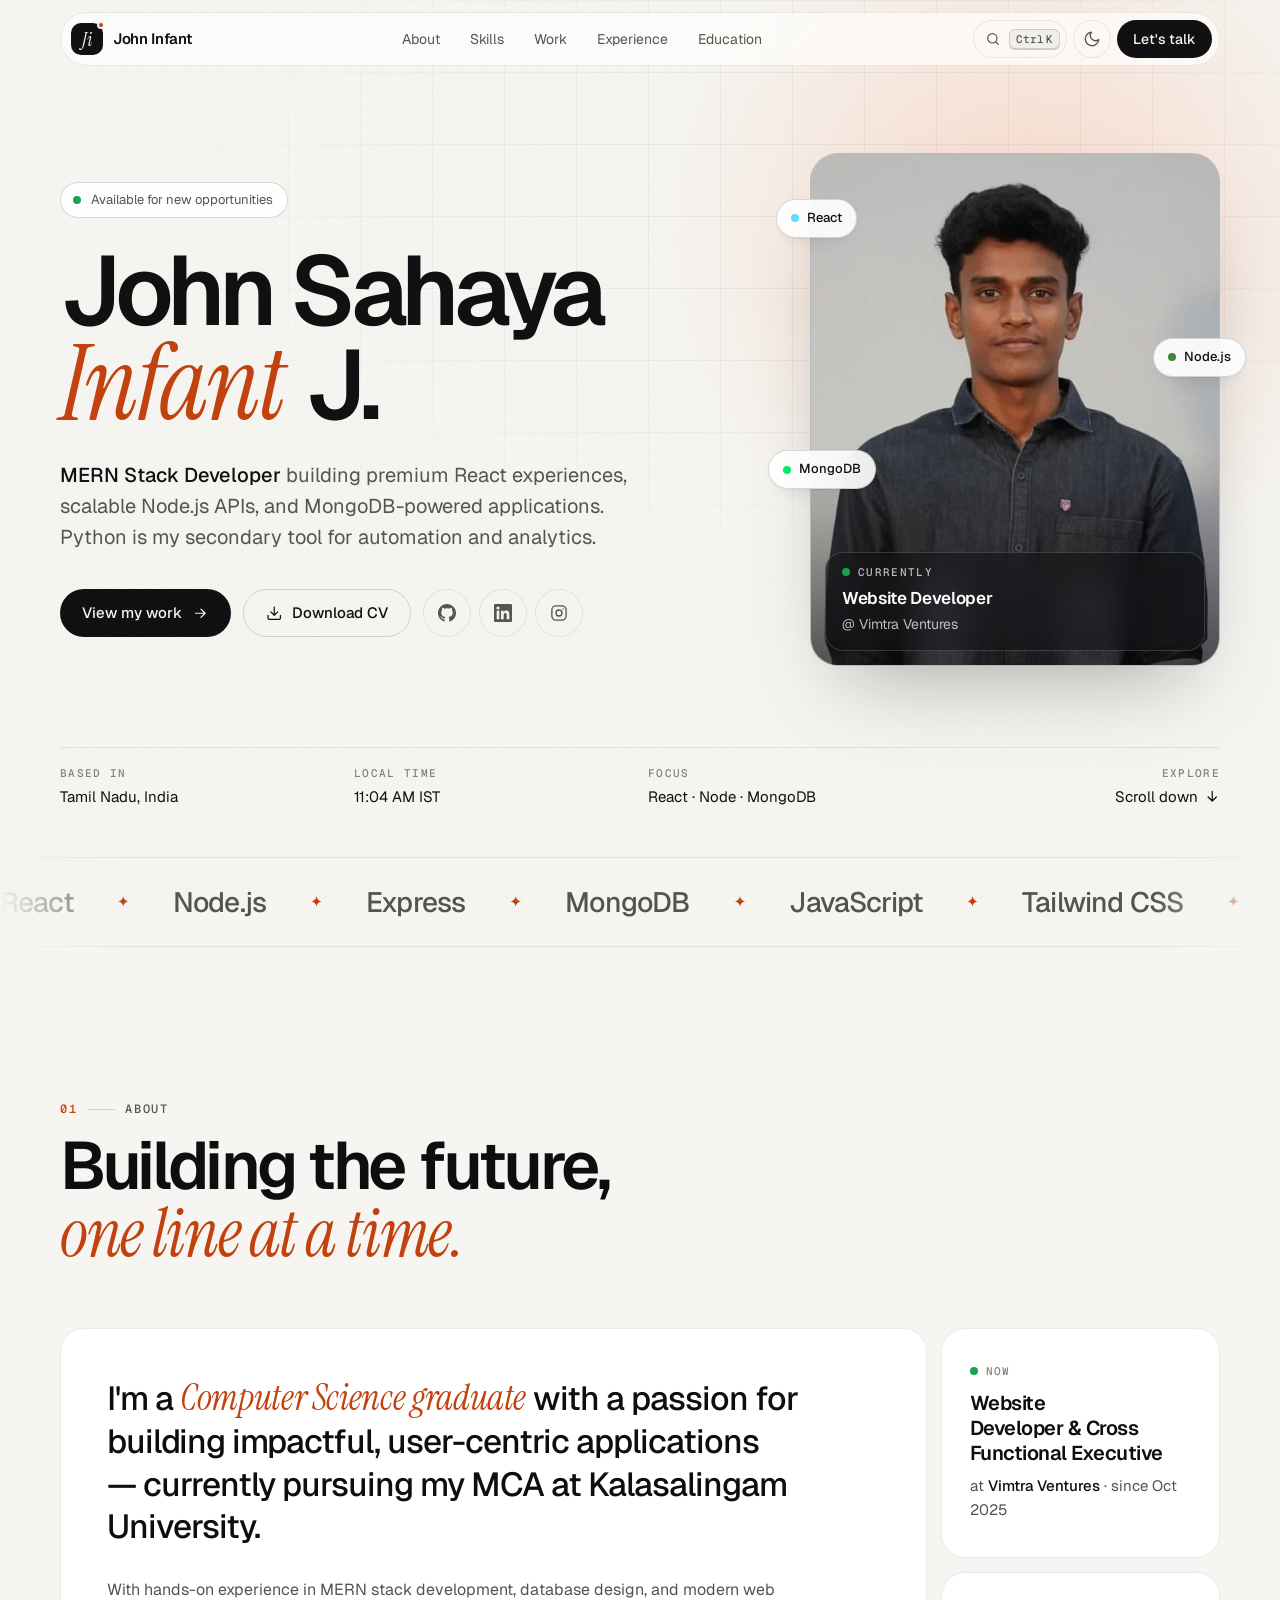
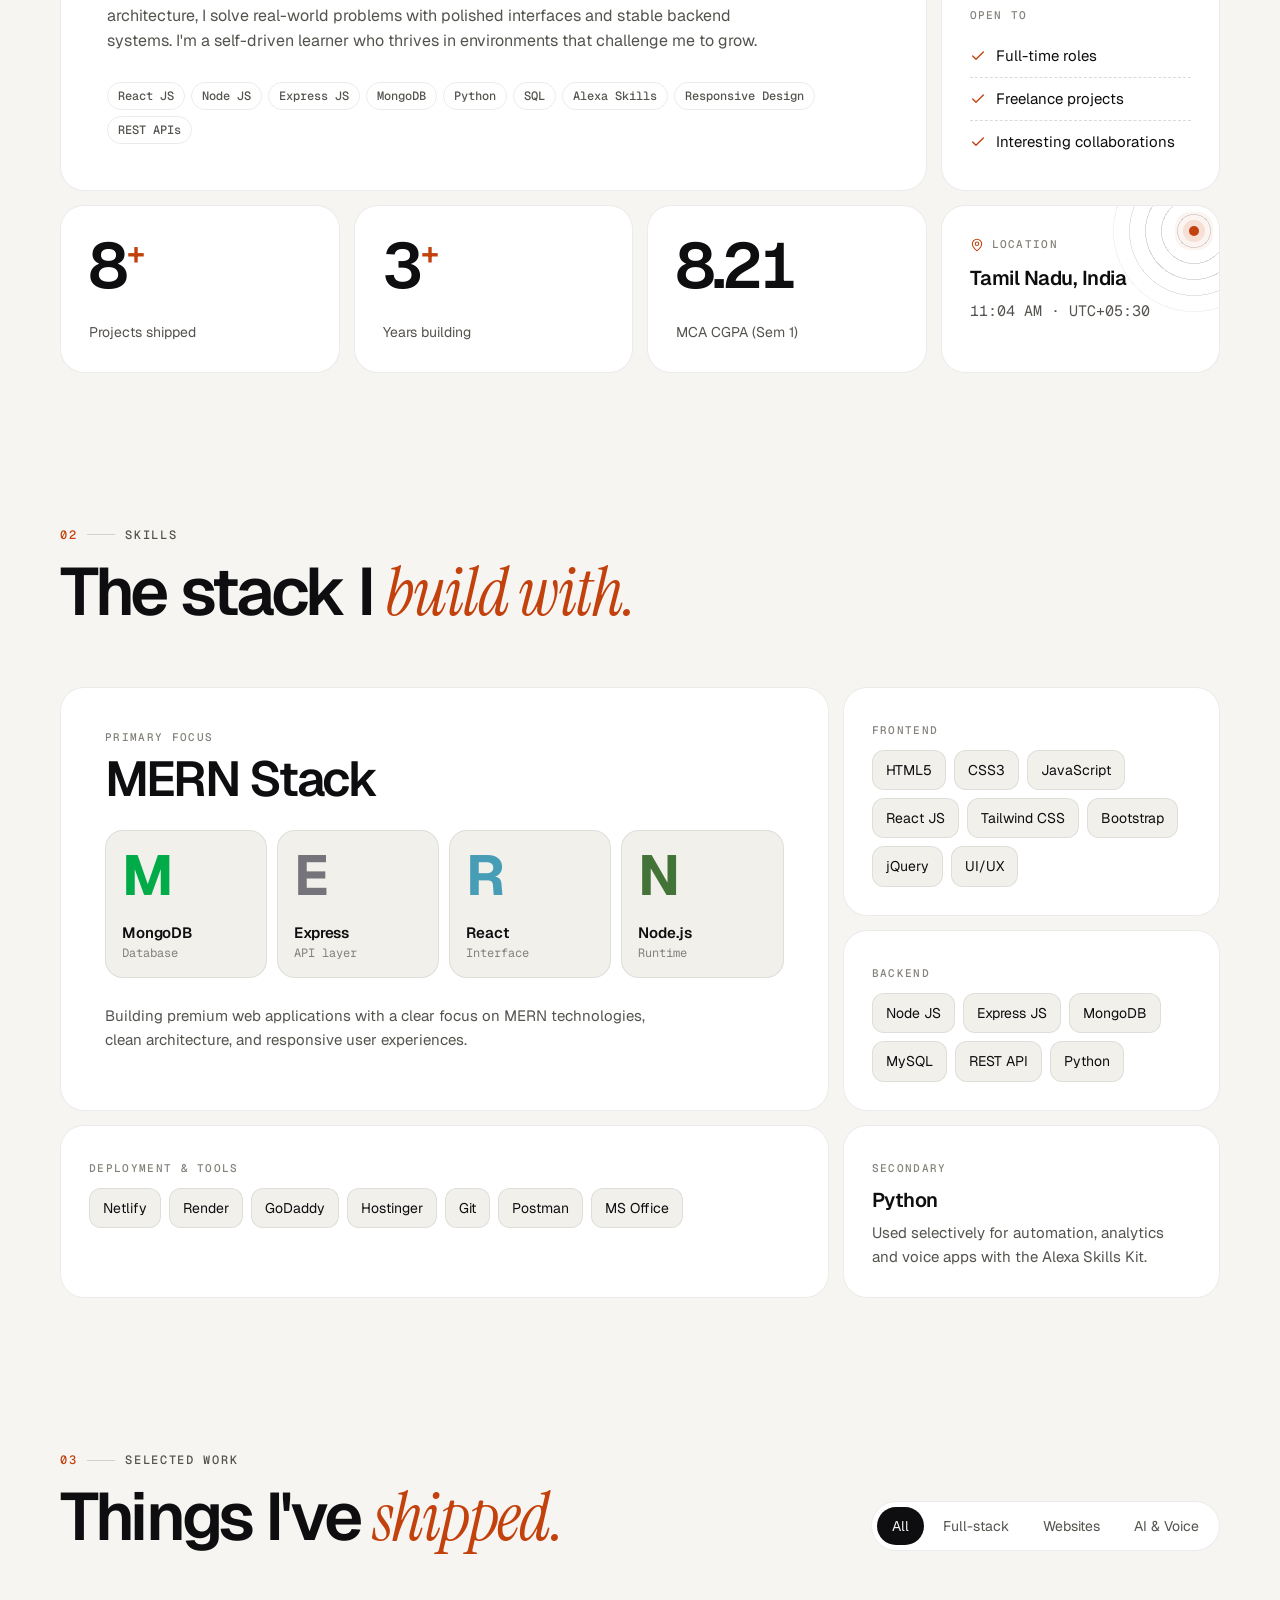
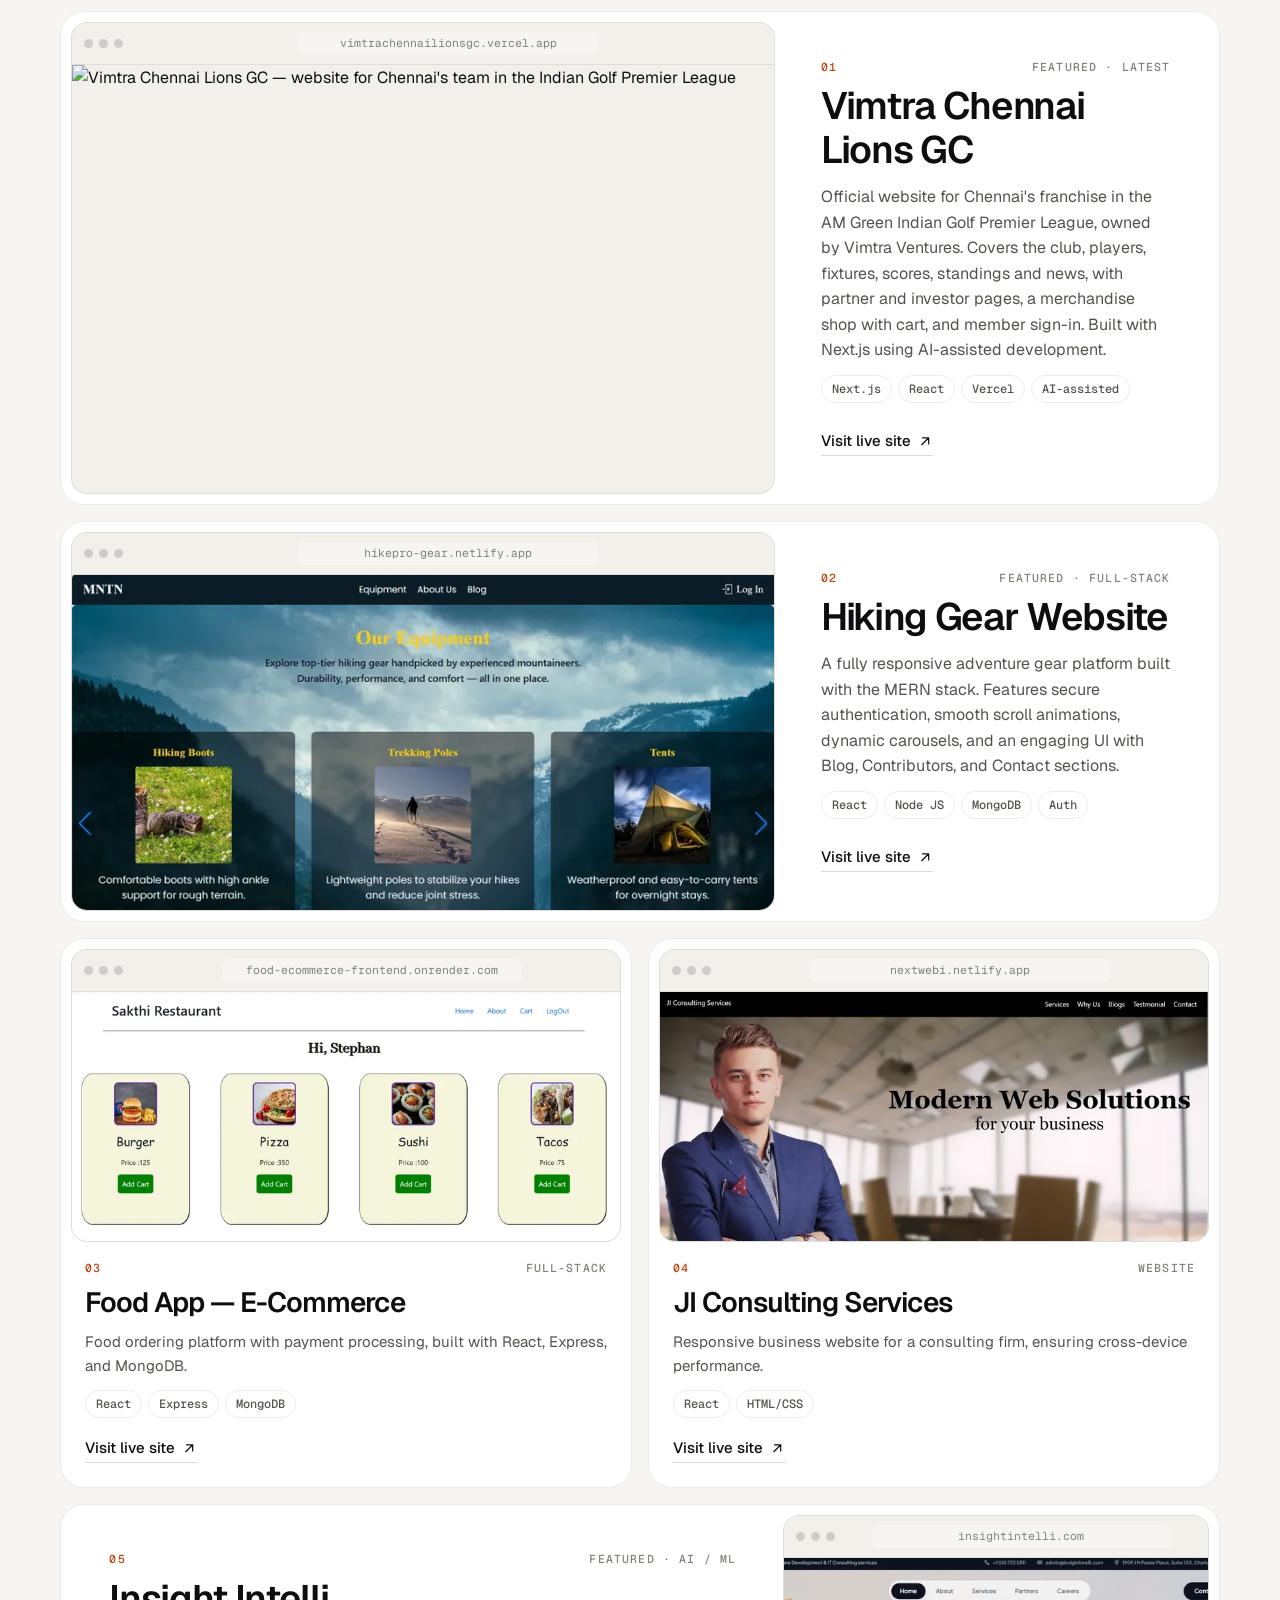
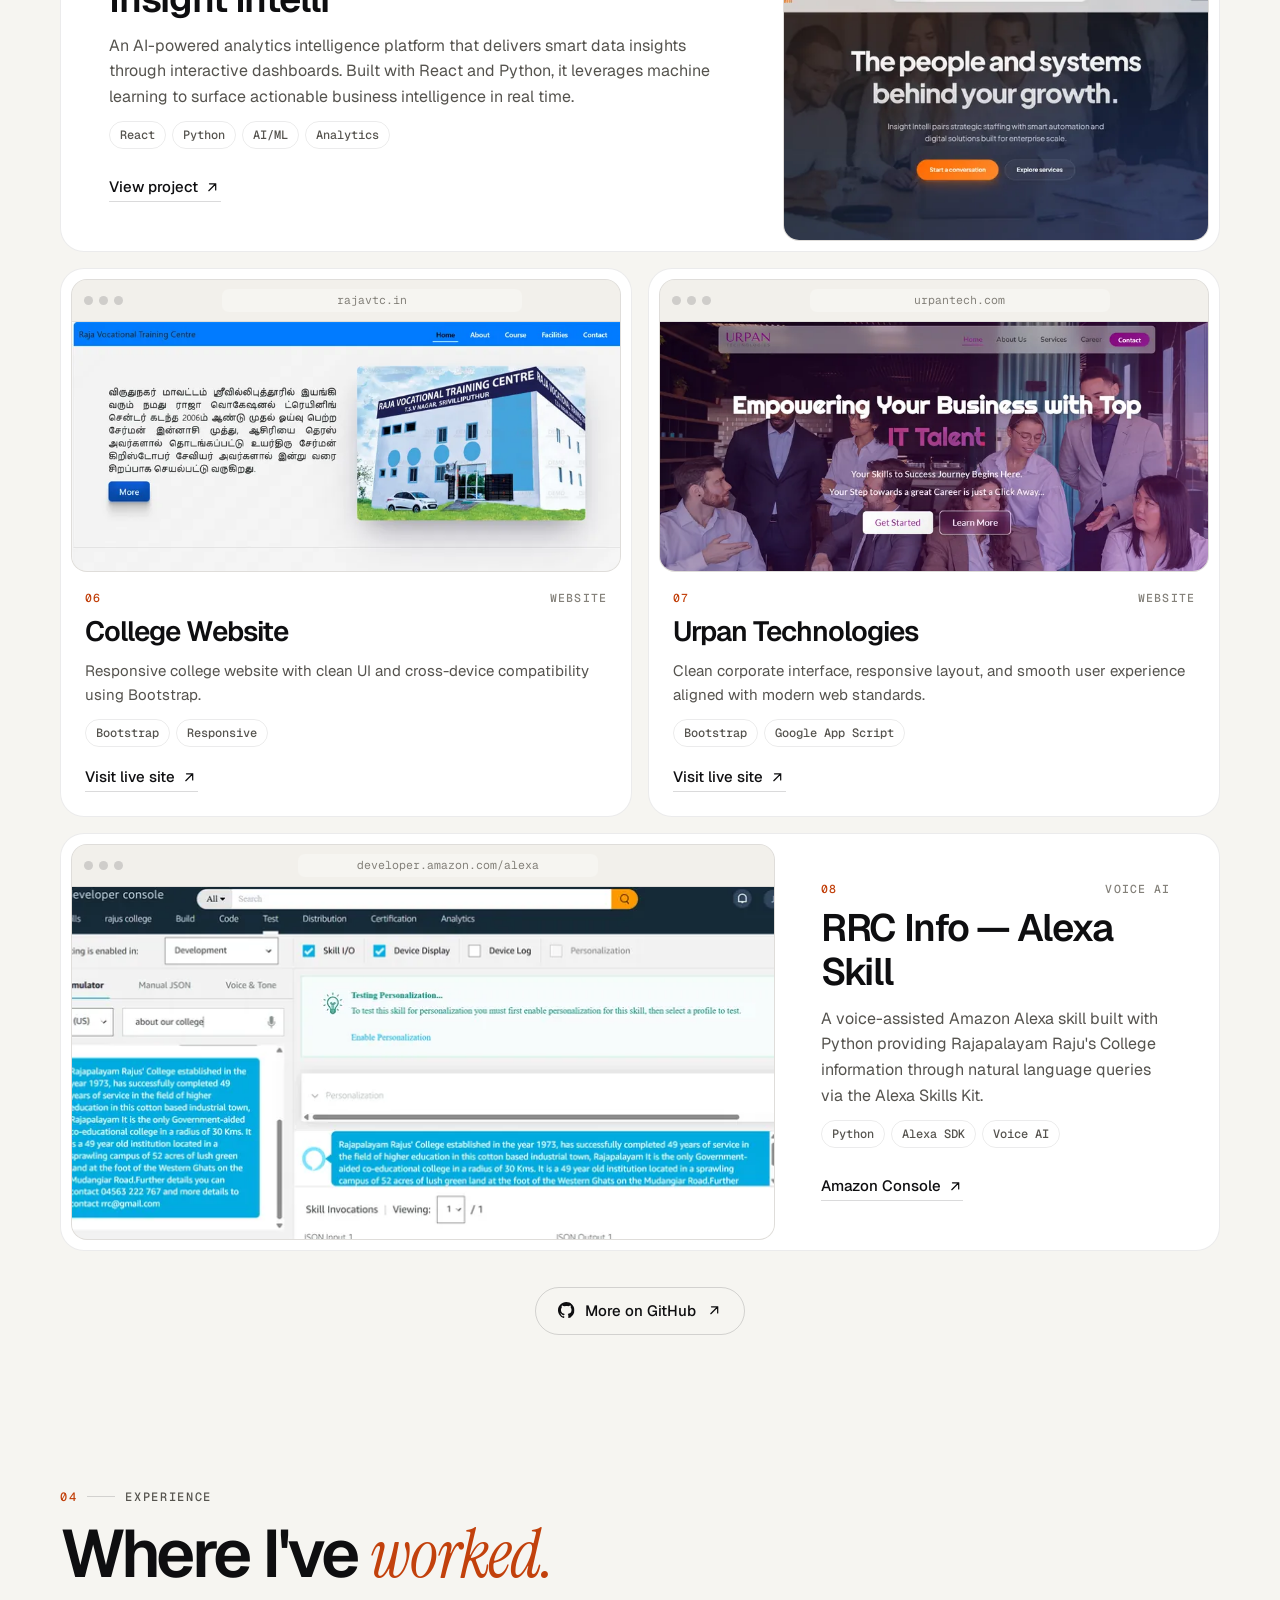
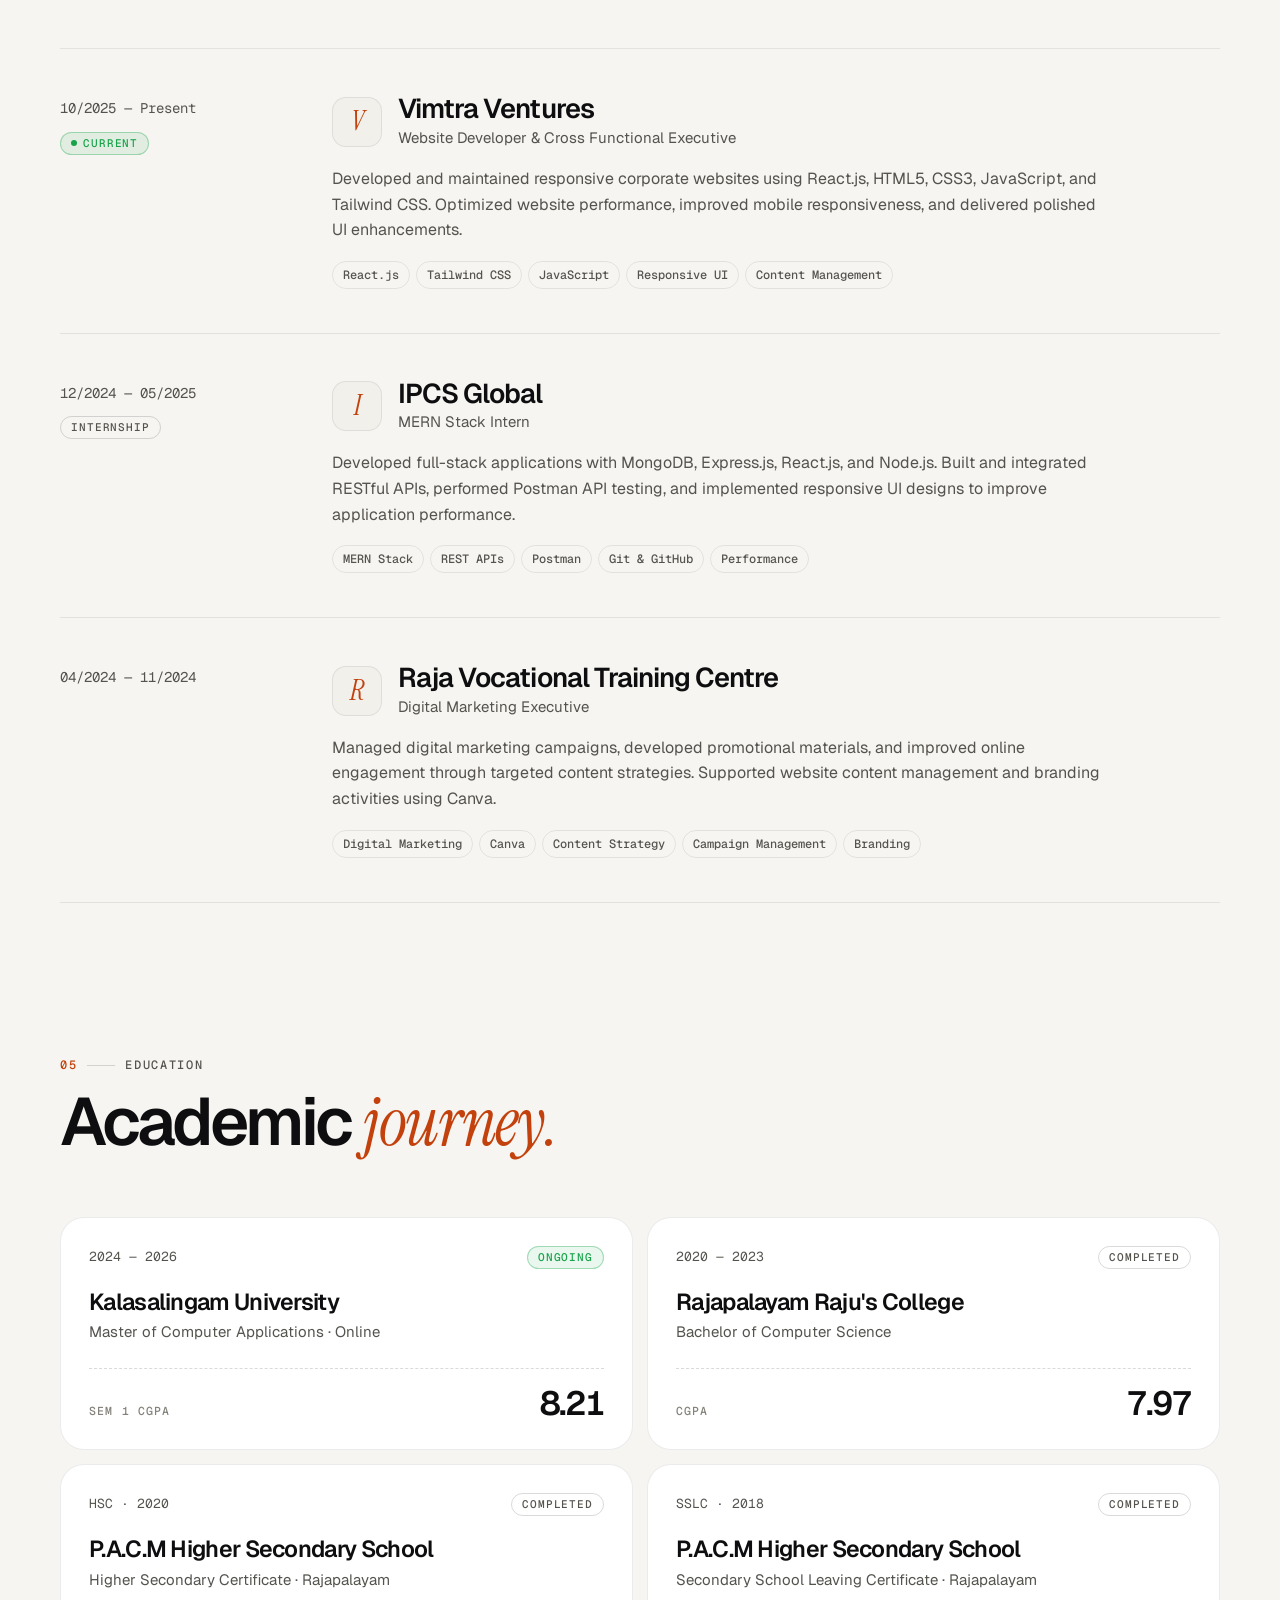
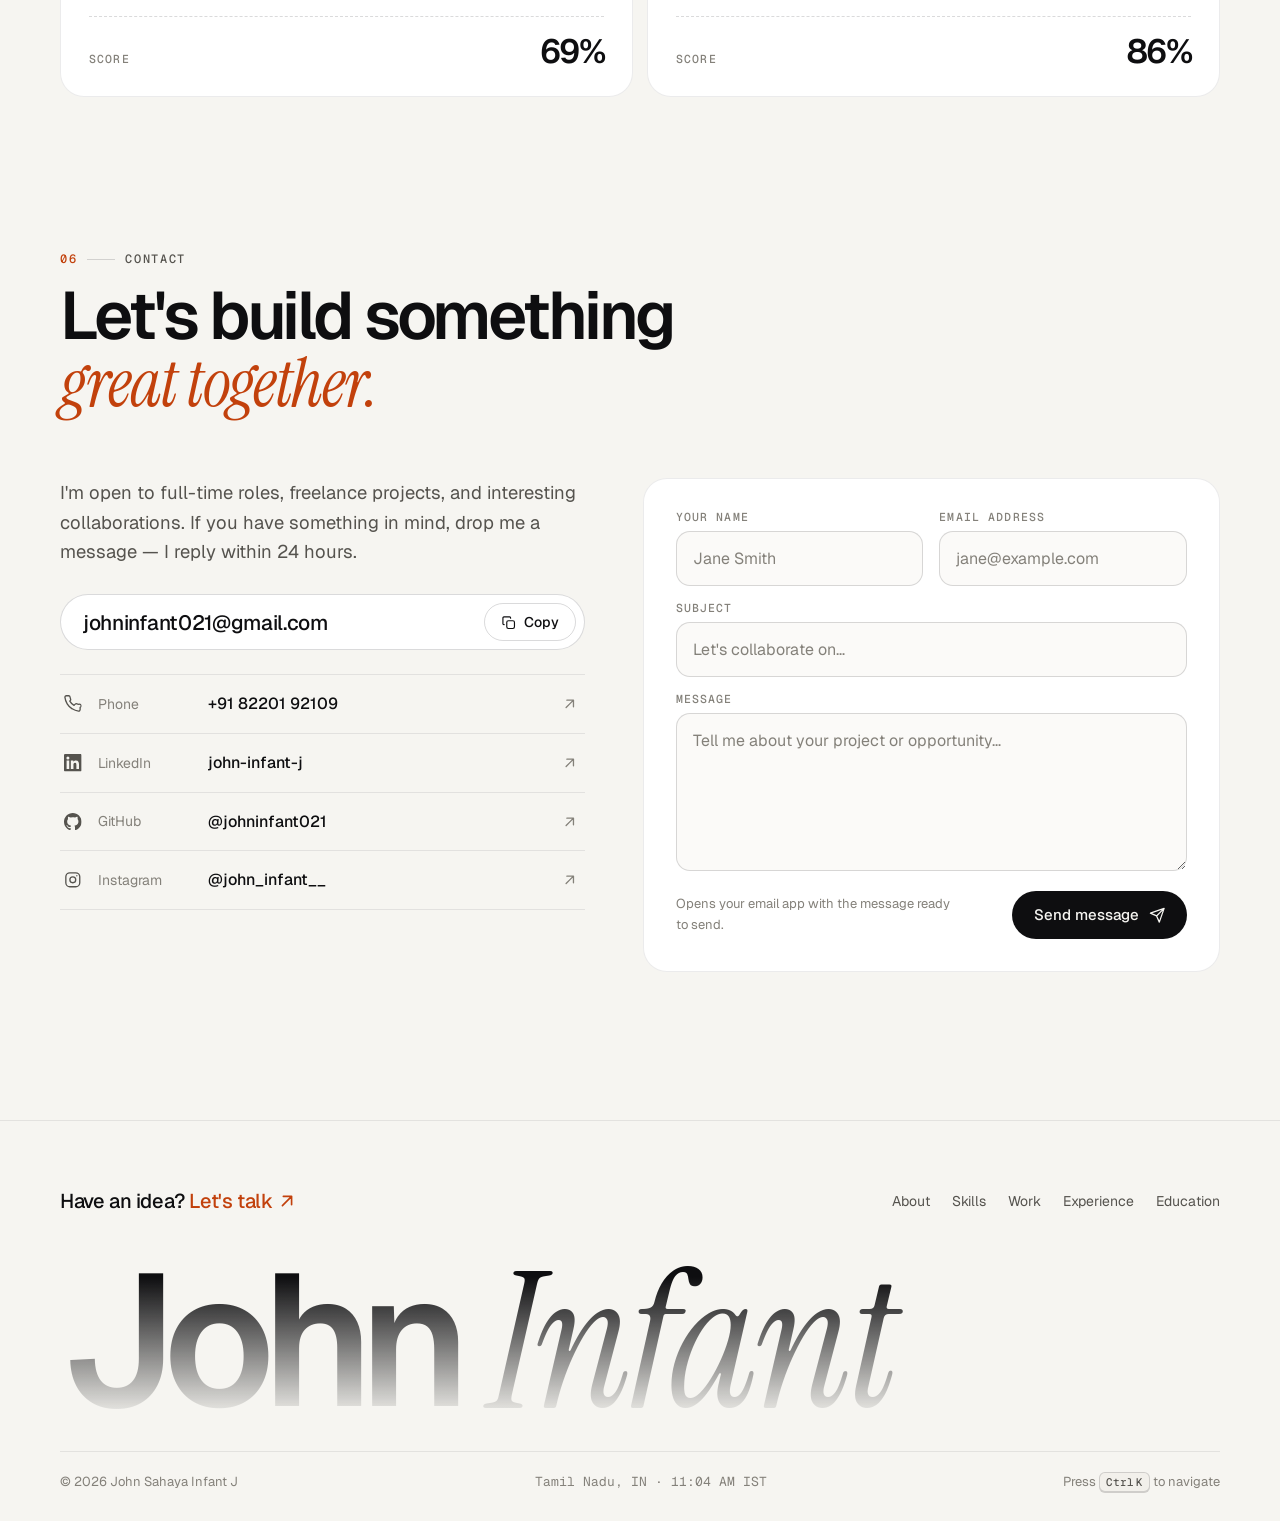
==== commit ee815a18: "Add files via upload" ====
--- a/index.html
+++ b/index.html
@@ -293,7 +293,7 @@
           </article>
 
           <article class="card stat-card about-s1 reveal">
-            <span class="stat-num"><span data-count="7">7</span><sup>+</sup></span>
+            <span class="stat-num"><span data-count="8">8</span><sup>+</sup></span>
             <span class="stat-label">Projects shipped</span>
           </article>
           <article class="card stat-card about-s2 reveal" style="--d:.06s">
@@ -391,6 +391,26 @@
 
         <div class="work-grid">
 
+          <!-- Vimtra Chennai Lions GC -->
+          <article class="card work-card work-card--wide reveal" data-cat="fullstack web" style="--vt:work-8">
+            <a class="work-media" href="https://vimtrachennailionsgc.vercel.app/" target="_blank" rel="noopener" tabindex="-1" aria-hidden="true">
+              <span class="browser-bar"><span class="dots"><i></i><i></i><i></i></span><span class="url">vimtrachennailionsgc.vercel.app</span></span>
+              <img src="./assets/work/chennai-lions-1600.webp" srcset="./assets/work/chennai-lions-800.webp 800w, ./assets/work/chennai-lions-1600.webp 1600w" sizes="(min-width: 1024px) 720px, 100vw" alt="Vimtra Chennai Lions GC — website for Chennai's team in the Indian Golf Premier League" width="1600" height="766" loading="lazy" decoding="async" />
+            </a>
+            <div class="work-body">
+              <div class="work-meta"><span class="work-index">01</span><span class="work-kind">Featured · Latest</span></div>
+              <h3 class="work-title">Vimtra Chennai Lions GC</h3>
+              <p class="work-desc">
+                Official website for Chennai's franchise in the AM Green Indian Golf Premier League, owned by
+                Vimtra Ventures. Covers the club, players, fixtures, scores, standings and news, with partner and
+                investor pages, a merchandise shop with cart, and member sign-in. Built with Next.js using
+                AI-assisted development.
+              </p>
+              <ul class="tags"><li>Next.js</li><li>React</li><li>Vercel</li><li>AI-assisted</li></ul>
+              <a class="work-link" href="https://vimtrachennailionsgc.vercel.app/" target="_blank" rel="noopener">Visit live site <svg class="i"><use href="#i-arrow"/></svg></a>
+            </div>
+          </article>
+
           <!-- Hiking Gear -->
           <article class="card work-card work-card--wide reveal" data-cat="fullstack" style="--vt:work-1">
             <a class="work-media" href="https://hikepro-gear.netlify.app/" target="_blank" rel="noopener" tabindex="-1" aria-hidden="true">
@@ -398,7 +418,7 @@
               <img src="./assets/work/hikepro-1600.webp" srcset="./assets/work/hikepro-800.webp 800w, ./assets/work/hikepro-1600.webp 1600w" sizes="(min-width: 1024px) 720px, 100vw" alt="Hiking Gear Website — MERN Stack adventure gear e-commerce platform" width="1600" height="765" loading="lazy" decoding="async" />
             </a>
             <div class="work-body">
-              <div class="work-meta"><span class="work-index">01</span><span class="work-kind">Featured · Full-stack</span></div>
+              <div class="work-meta"><span class="work-index">02</span><span class="work-kind">Featured · Full-stack</span></div>
               <h3 class="work-title">Hiking Gear Website</h3>
               <p class="work-desc">
                 A fully responsive adventure gear platform built with the MERN stack. Features secure
@@ -417,7 +437,7 @@
               <img src="./assets/work/food-app-800.webp" srcset="./assets/work/food-app-800.webp 800w, ./assets/work/food-app-1600.webp 1600w" sizes="(min-width: 1024px) 560px, 100vw" alt="Food App — MERN Stack e-commerce food ordering platform" width="800" height="360" loading="lazy" decoding="async" />
             </a>
             <div class="work-body">
-              <div class="work-meta"><span class="work-index">02</span><span class="work-kind">Full-stack</span></div>
+              <div class="work-meta"><span class="work-index">03</span><span class="work-kind">Full-stack</span></div>
               <h3 class="work-title">Food App — E-Commerce</h3>
               <p class="work-desc">Food ordering platform with payment processing, built with React, Express, and MongoDB.</p>
               <ul class="tags"><li>React</li><li>Express</li><li>MongoDB</li></ul>
@@ -432,7 +452,7 @@
               <img src="./assets/work/ji-consulting-800.webp" srcset="./assets/work/ji-consulting-800.webp 800w, ./assets/work/ji-consulting-1600.webp 1600w" sizes="(min-width: 1024px) 560px, 100vw" alt="JI Consulting Services — Responsive business website" width="800" height="365" loading="lazy" decoding="async" />
             </a>
             <div class="work-body">
-              <div class="work-meta"><span class="work-index">03</span><span class="work-kind">Website</span></div>
+              <div class="work-meta"><span class="work-index">04</span><span class="work-kind">Website</span></div>
               <h3 class="work-title">JI Consulting Services</h3>
               <p class="work-desc">Responsive business website for a consulting firm, ensuring cross-device performance.</p>
               <ul class="tags"><li>React</li><li>HTML/CSS</li></ul>
@@ -447,7 +467,7 @@
               <img src="./assets/work/insight-intelli-1600.webp" srcset="./assets/work/insight-intelli-800.webp 800w, ./assets/work/insight-intelli-1600.webp 1600w" sizes="(min-width: 1024px) 720px, 100vw" alt="Insight Intelli — AI-powered analytics intelligence dashboard" width="1600" height="757" loading="lazy" decoding="async" />
             </a>
             <div class="work-body">
-              <div class="work-meta"><span class="work-index">04</span><span class="work-kind">Featured · AI / ML</span></div>
+              <div class="work-meta"><span class="work-index">05</span><span class="work-kind">Featured · AI / ML</span></div>
               <h3 class="work-title">Insight Intelli</h3>
               <p class="work-desc">
                 An AI-powered analytics intelligence platform that delivers smart data insights through
@@ -466,7 +486,7 @@
               <img src="./assets/work/raja-vtc-800.webp" srcset="./assets/work/raja-vtc-800.webp 800w, ./assets/work/raja-vtc-1600.webp 1600w" sizes="(min-width: 1024px) 560px, 100vw" alt="Raja VTC College Website — Bootstrap responsive college website" width="800" height="366" loading="lazy" decoding="async" />
             </a>
             <div class="work-body">
-              <div class="work-meta"><span class="work-index">05</span><span class="work-kind">Website</span></div>
+              <div class="work-meta"><span class="work-index">06</span><span class="work-kind">Website</span></div>
               <h3 class="work-title">College Website</h3>
               <p class="work-desc">Responsive college website with clean UI and cross-device compatibility using Bootstrap.</p>
               <ul class="tags"><li>Bootstrap</li><li>Responsive</li></ul>
@@ -481,7 +501,7 @@
               <img src="./assets/work/urpan-800.webp" srcset="./assets/work/urpan-800.webp 800w, ./assets/work/urpan-1600.webp 1600w" sizes="(min-width: 1024px) 560px, 100vw" alt="Urpan Technologies Website" width="800" height="385" loading="lazy" decoding="async" />
             </a>
             <div class="work-body">
-              <div class="work-meta"><span class="work-index">06</span><span class="work-kind">Website</span></div>
+              <div class="work-meta"><span class="work-index">07</span><span class="work-kind">Website</span></div>
               <h3 class="work-title">Urpan Technologies</h3>
               <p class="work-desc">Clean corporate interface, responsive layout, and smooth user experience aligned with modern web standards.</p>
               <ul class="tags"><li>Bootstrap</li><li>Google App Script</li></ul>
@@ -496,7 +516,7 @@
               <img src="./assets/work/alexa-rrc-1600.webp" srcset="./assets/work/alexa-rrc-800.webp 800w, ./assets/work/alexa-rrc-1600.webp 1600w" sizes="(min-width: 1024px) 720px, 100vw" alt="RRC Info Alexa Skill — Voice-assisted college information skill built with Python" width="1600" height="710" loading="lazy" decoding="async" />
             </a>
             <div class="work-body">
-              <div class="work-meta"><span class="work-index">07</span><span class="work-kind">Voice AI</span></div>
+              <div class="work-meta"><span class="work-index">08</span><span class="work-kind">Voice AI</span></div>
               <h3 class="work-title">RRC Info — Alexa Skill</h3>
               <p class="work-desc">
                 A voice-assisted Amazon Alexa skill built with Python providing Rajapalayam Raju's College
